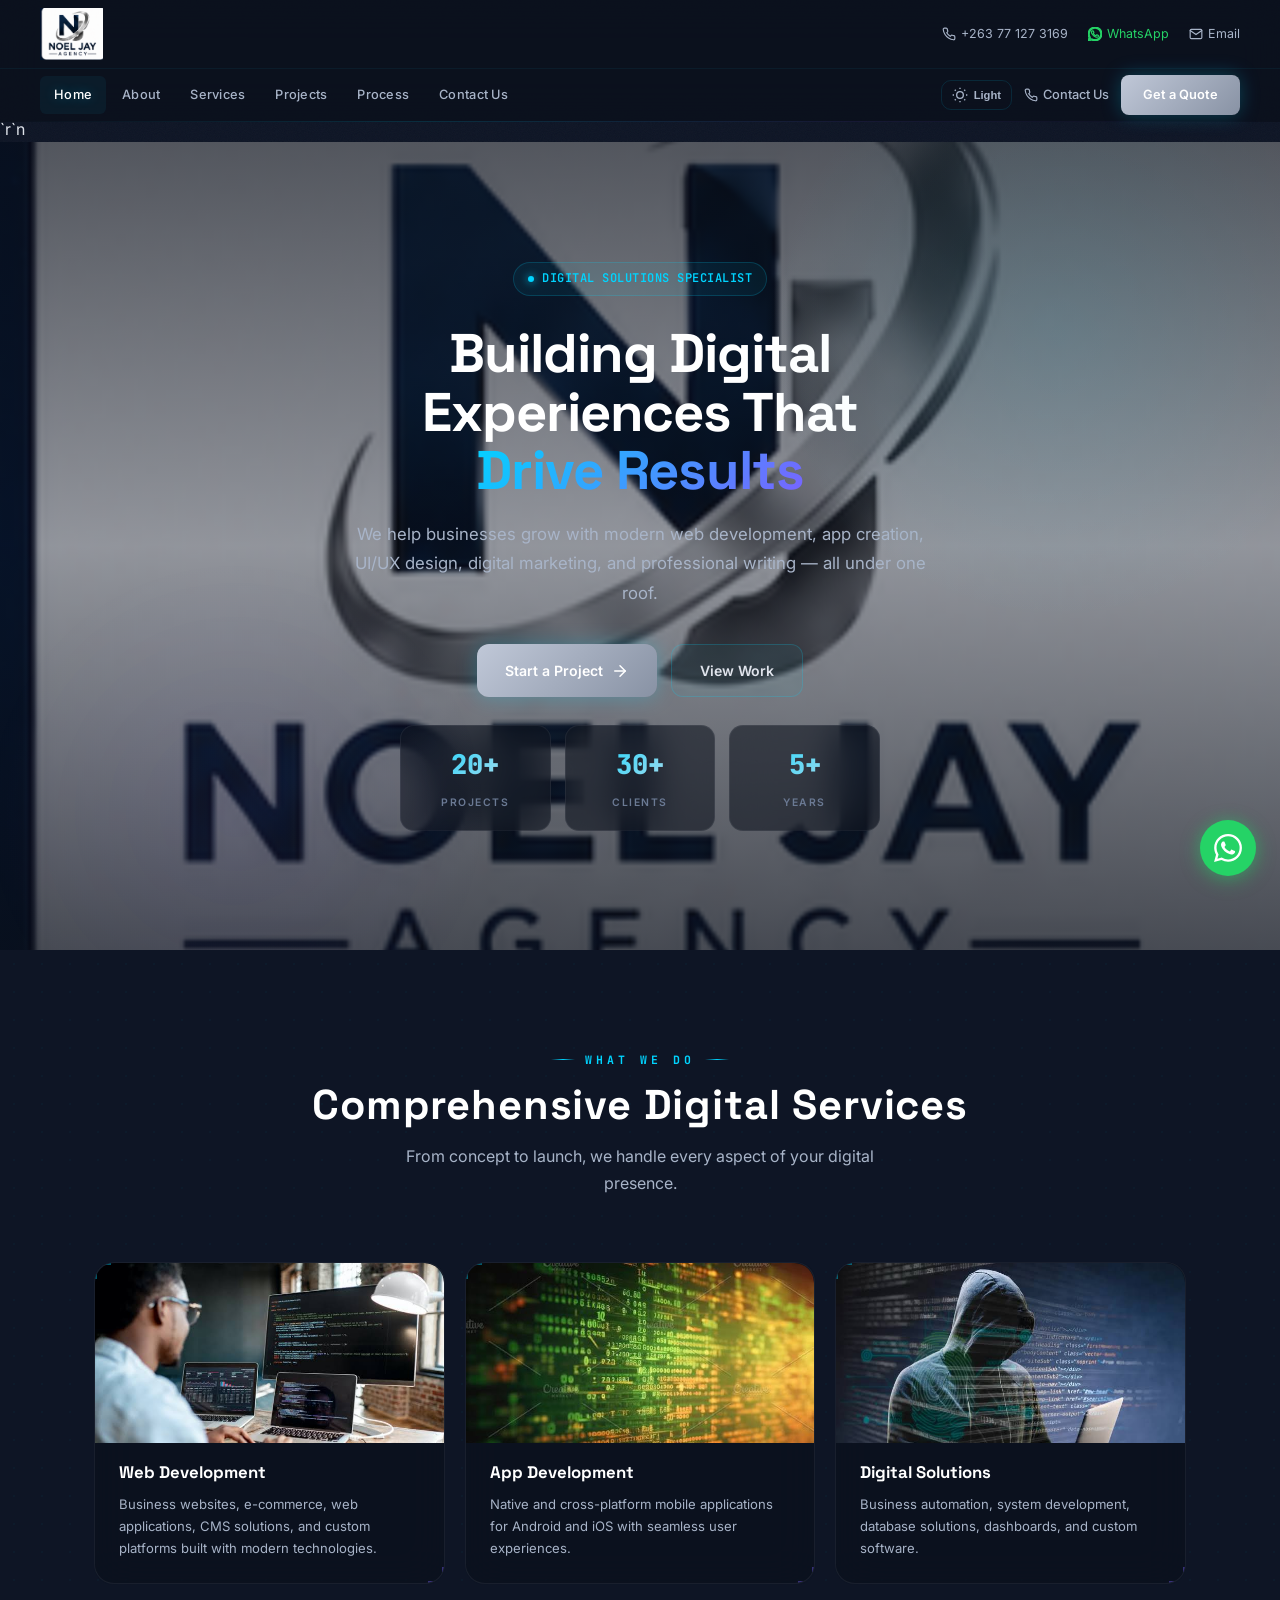
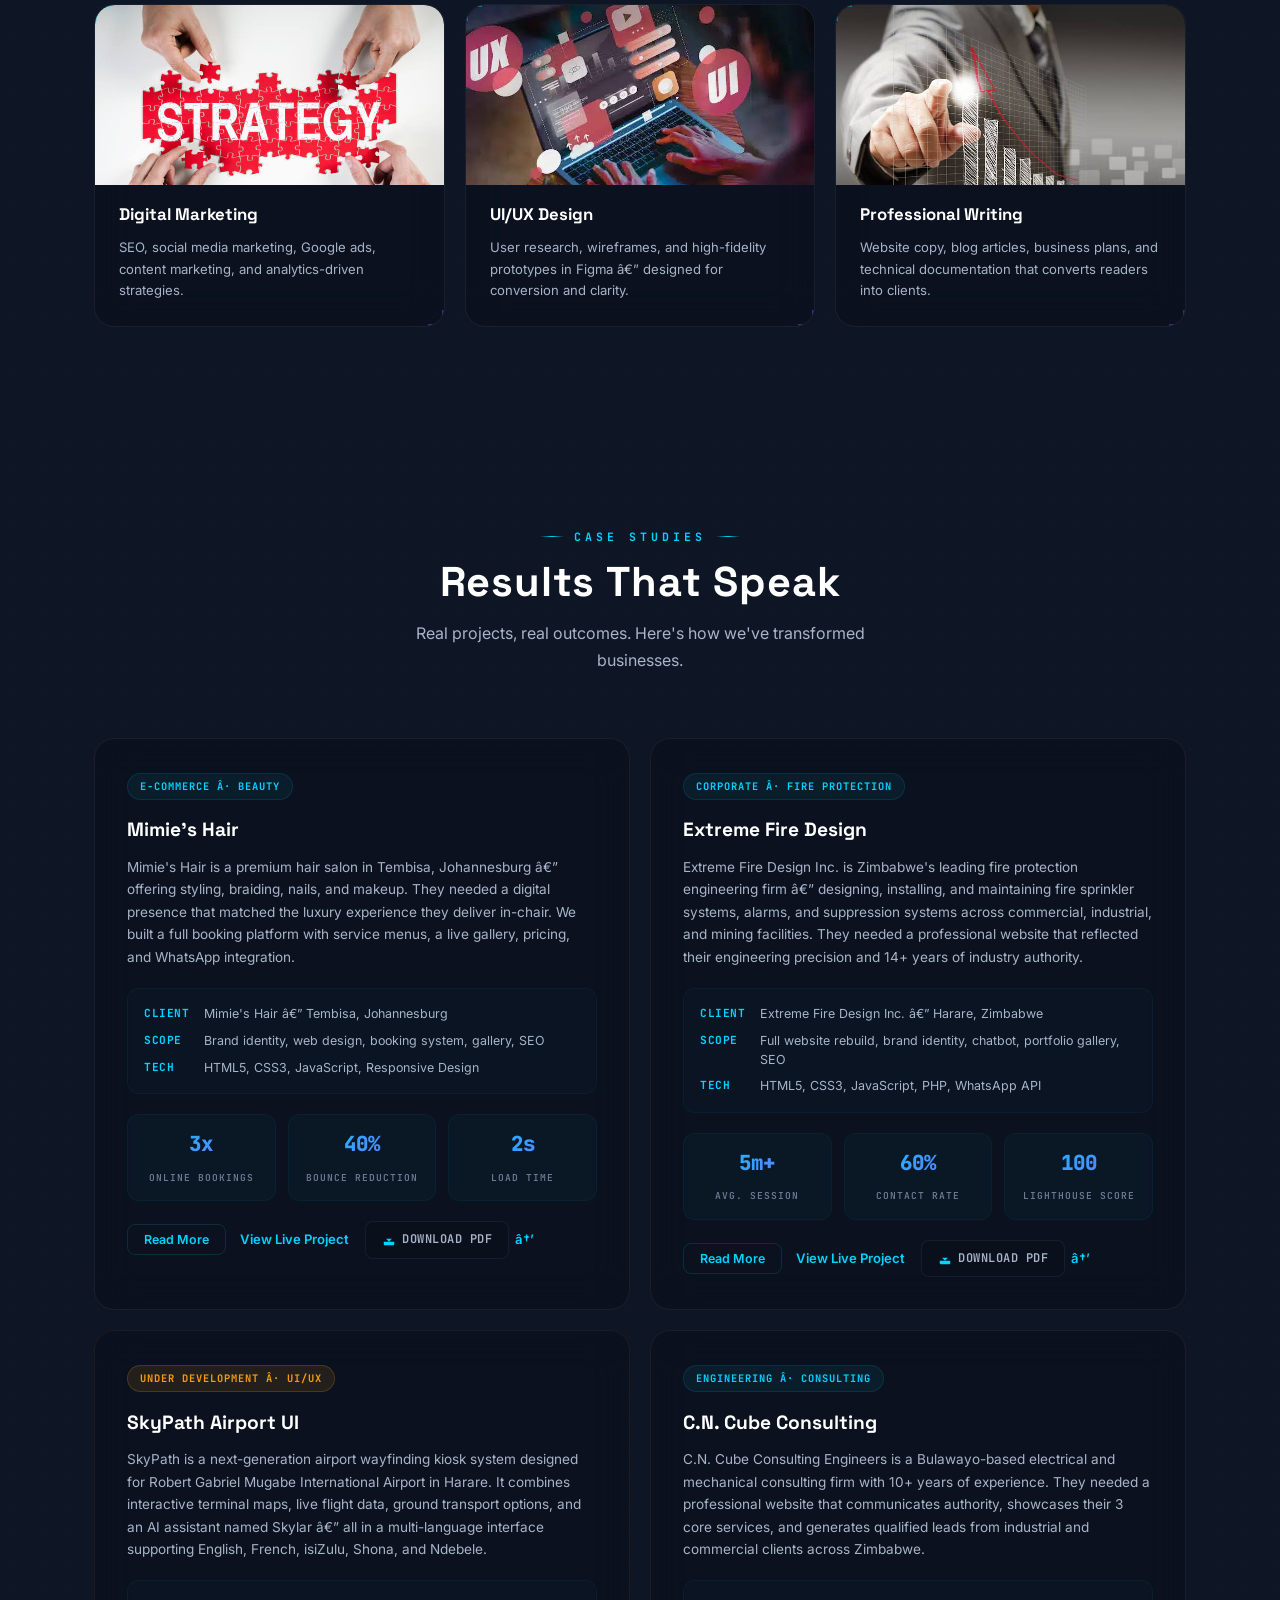
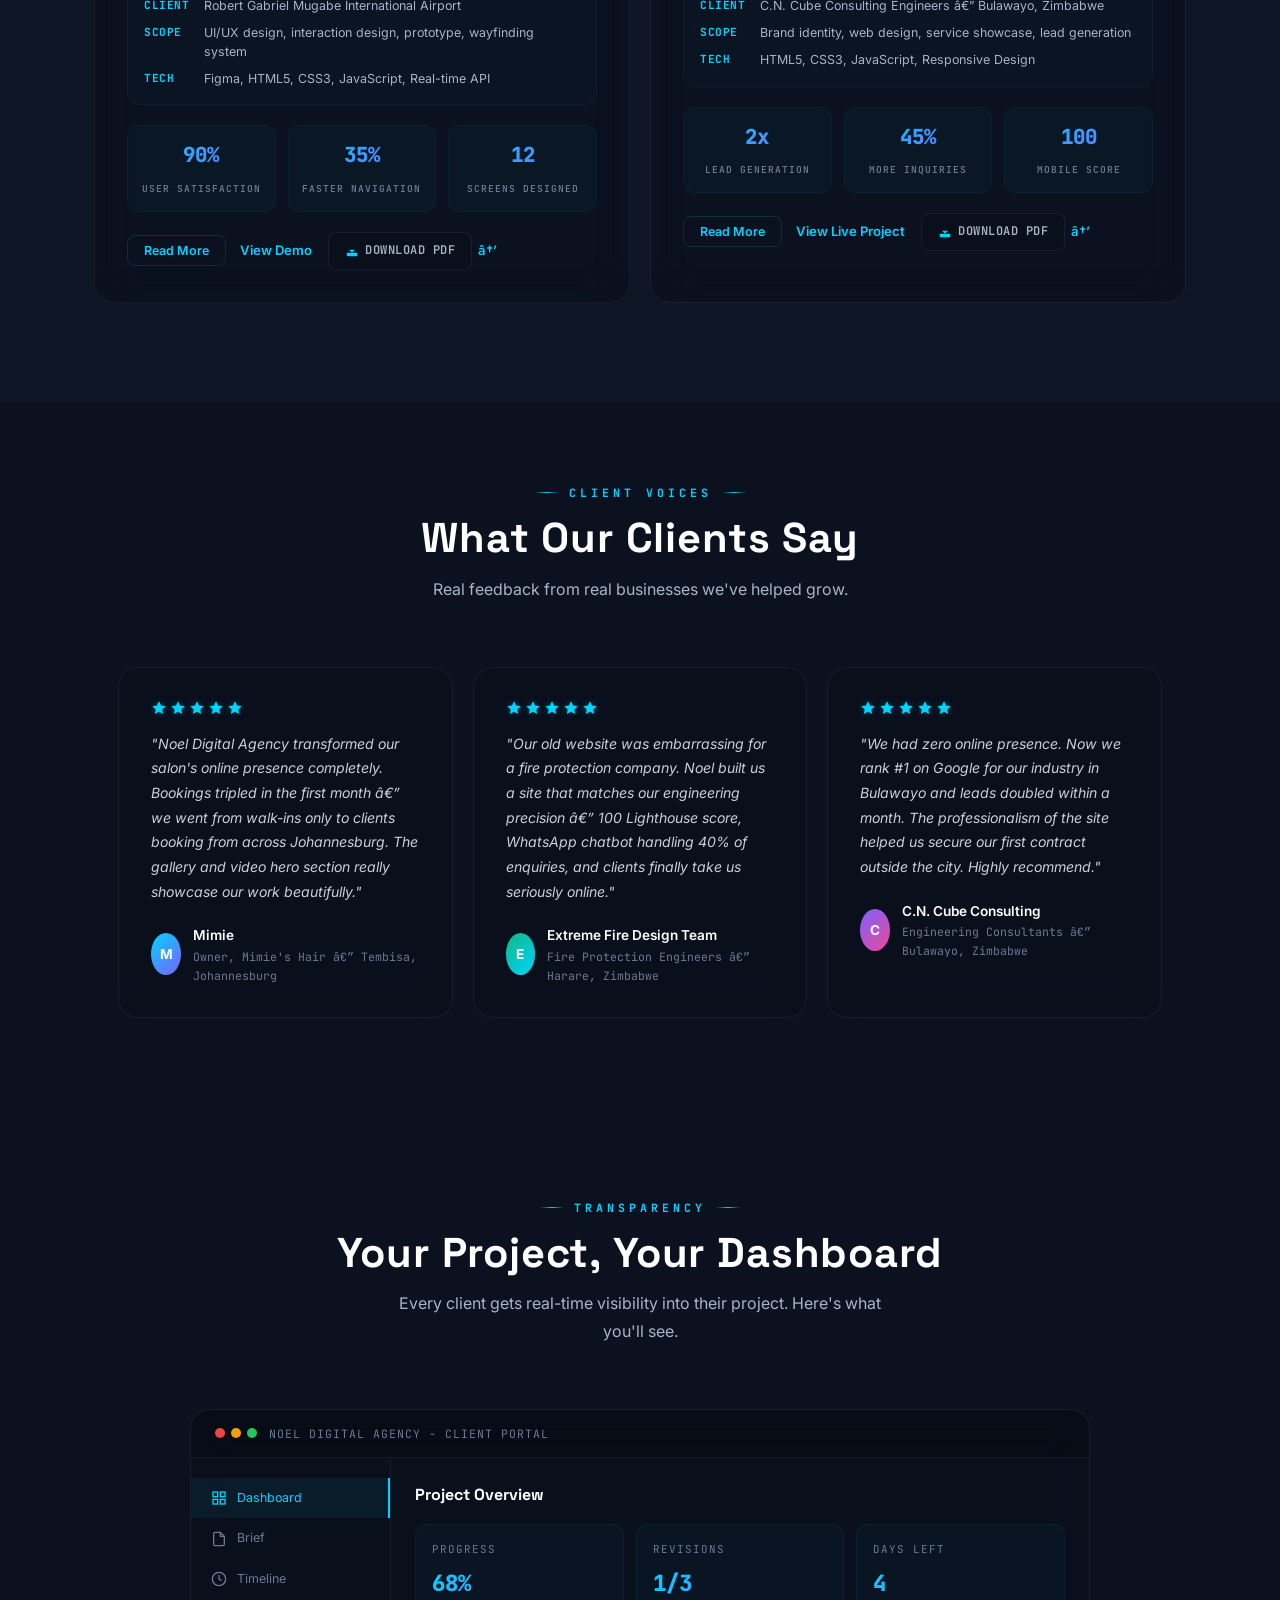
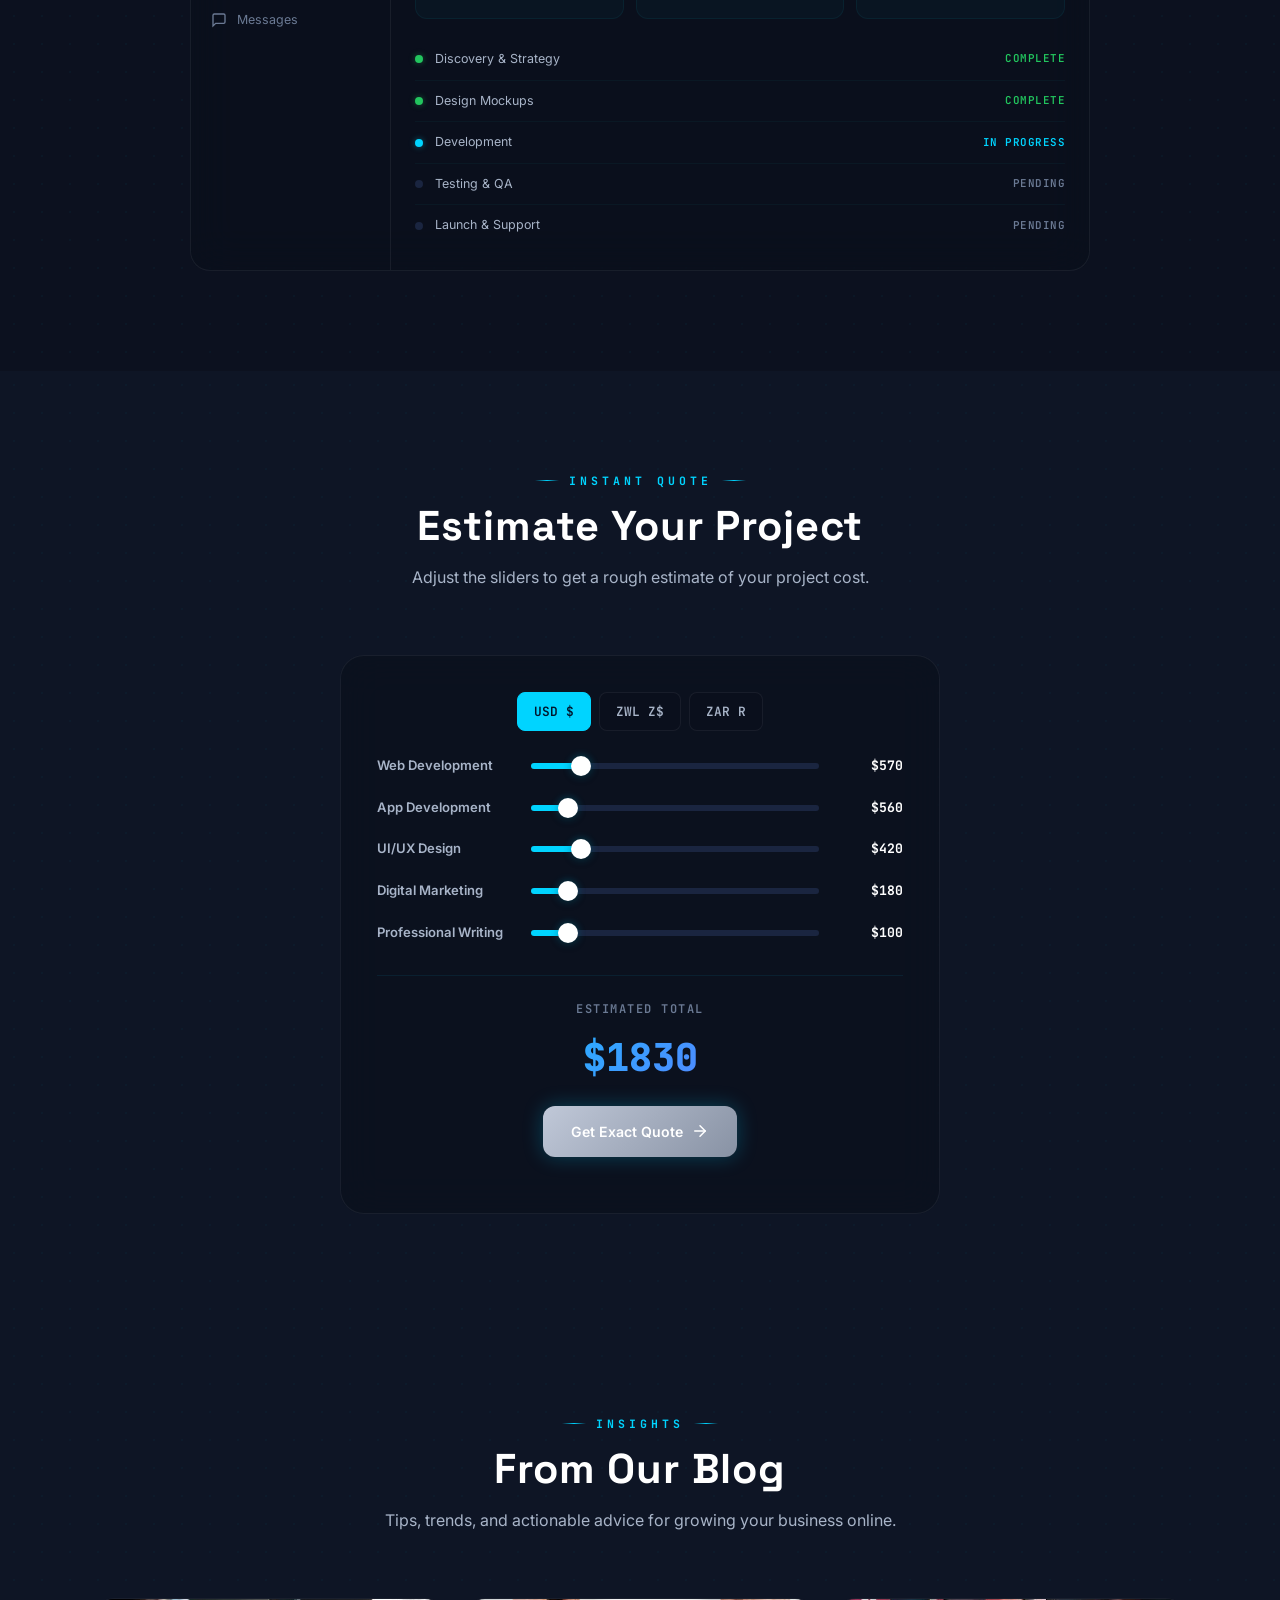
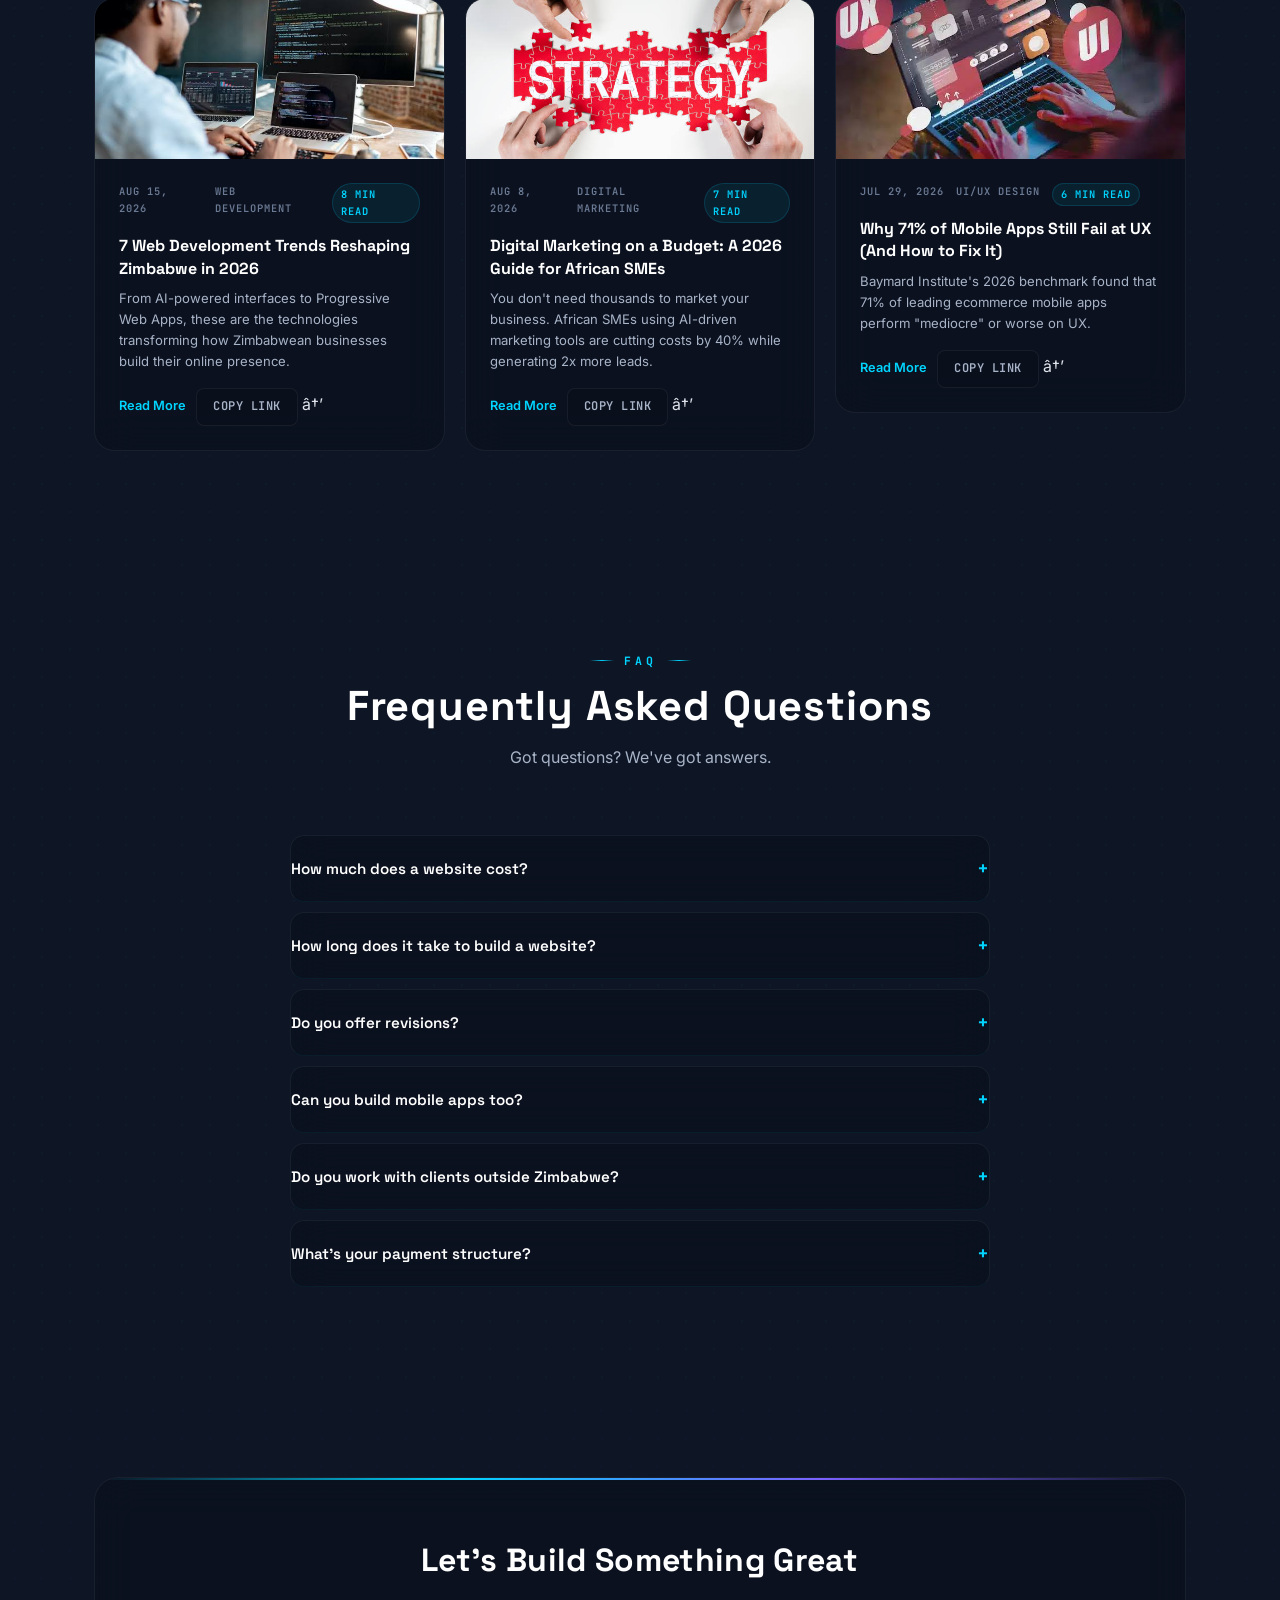
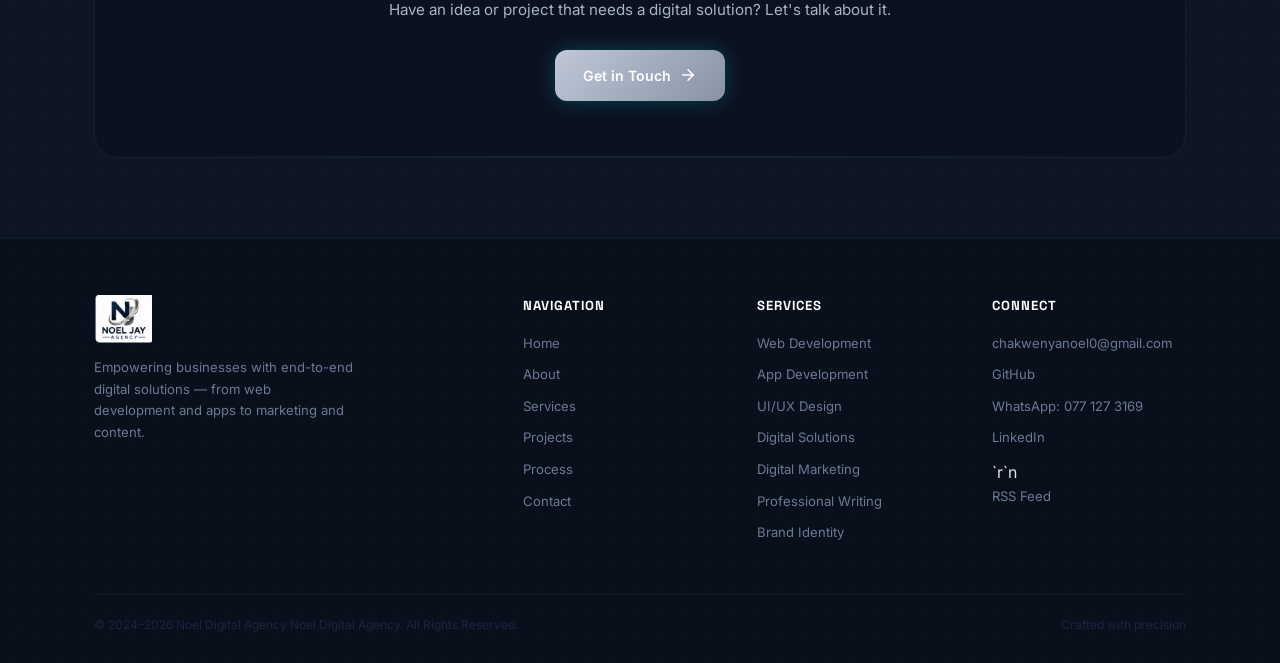
==== index.html @ c9597b52 "Remove world map (SVG + Google Maps iframe) and fix bugs: theme-toggle setItem syntax, pricing/curre" ====
﻿<!DOCTYPE html>
<html lang="en">
<head>
  <meta charset="UTF-8">
  <meta name="viewport" content="width=device-width, initial-scale=1.0">
  <meta name="theme-color" content="#00162D">
  <meta name="color-scheme" content="dark">
  <title>Noel Digital Agency â€“ Digital Solutions Specialist</title>
  <meta name="description" content="Noel Digital Agency â€“ Professional web development, app creation, UI/UX design, digital marketing, and professional writing by Noel Chakwenya from Zimbabwe." />
  <link rel="icon" href="loggo.png" type="image/png">
  <link rel="icon" href="data:image/svg+xml,<svg xmlns='http://www.w3.org/2000/svg' viewBox='0 0 64 64'><rect width='64' height='64' rx='14' fill='%230A0F1A'/><text x='32' y='44' font-family='Arial,sans-serif' font-weight='bold' font-size='36' fill='%23C0C8D8' text-anchor='middle'>N</text></svg>" type="image/svg+xml">
  <meta property="og:type" content="website">
  <meta property="og:site_name" content="Noel Digital Agency">
  <meta property="og:title" content="Noel Digital Agency â€“ Digital Solutions Specialist">
  <meta property="og:description" content="Professional web development, app creation, UI/UX design, digital marketing, and professional writing by Noel Chakwenya from Zimbabwe.">
  <meta property="og:image" content="loggo.png">
  <meta name="twitter:card" content="summary">
  <link rel="manifest" href="manifest.json">`r`n  <link rel="alternate" type="application/rss+xml" title="Noel Digital Agency Blog" href="feed.xml">
  <link rel="preconnect" href="https://fonts.googleapis.com">
  <link rel="preconnect" href="https://fonts.gstatic.com" crossorigin>
  <link rel="dns-prefetch" href="https://fonts.googleapis.com">
  <link rel="preload" href="loggo.png" as="image">

  <link rel="stylesheet" href="styles.css?v=9">
  <script type="application/ld+json">
  {"@context":"https://schema.org","@type":"Organization","name":"Noel Digital Agency","url":"https://noeljaywolf-create.github.io/noel-digital-agency/","logo":"https://noeljaywolf-create.github.io/noel-digital-agency/loggo.png","description":"Professional web development, app creation, UI/UX design, digital marketing, and professional writing services.","founder":{"@type":"Person","name":"Noel Chakwenya","jobTitle":"Digital Solutions Specialist","nationality":{"@type":"Country","name":"Zimbabwe"}},"address":{"@type":"PostalAddress","addressCountry":"ZW"},"contactPoint":{"@type":"ContactPoint","contactType":"customer service","email":"chakwenyanoel0@gmail.com","telephone":"+263-77-127-3169"},"sameAs":["https://www.linkedin.com/in/noel-chakwenya","https://github.com/noeljaywolf-create"],"areaServed":{"@type":"Country","name":"Zimbabwe"},"serviceType":["Web Development","App Development","UI/UX Design","Digital Marketing","Professional Writing"]}
  
    // Enhanced Quote Builder
    var svcNames = {web:'Web Development',app:'App Development',design:'UI/UX Design',marketing:'Digital Marketing',writing:'Professional Writing'};
    var svcTimelines = {web:[1,2],app:[2,4],design:[1,3],marketing:[1,2],writing:[1,1]};
    function updateQuote() {
      var items = document.getElementById('quoteBriefItems');
      var timeEl = document.getElementById('quoteTimeEst');
      if (!items || !timeEl) return;
      var tags = [];
      var maxWeeks = 1;
      document.querySelectorAll('.price-slider').forEach(function(s) {
        var val = parseInt(s.value);
        if (val > 0) {
          tags.push('<span class="quote-brief-tag">' + svcNames[s.dataset.service] + ' (' + val + (val === 1 ? ' page' : ' pages') + ')</span>');
          if (svcTimelines[s.dataset.service][1] > maxWeeks) maxWeeks = svcTimelines[s.dataset.service][1];
        }
      });
      items.innerHTML = tags.length ? tags.join('') : '<span class="quote-brief-tag">No services selected</span>';
      timeEl.textContent = maxWeeks <= 1 ? '1 week' : maxWeeks <= 2 ? '1-2 weeks' : maxWeeks <= 3 ? '2-3 weeks' : maxWeeks <= 4 ? '3-4 weeks' : '4-6 weeks';
    }

    // PDF Download
    function downloadPDF() {
      var total = document.querySelector('.price-total').textContent;
      var items = [];
      document.querySelectorAll('.price-slider').forEach(function(s) {
        var val = parseInt(s.value);
        if (val > 0) items.push(svcNames[s.dataset.service] + ': ' + formatCurrency(val * prices[s.dataset.service]));
      });
      var timeEst = document.getElementById('quoteTimeEst').textContent;
      var lines = [
        'NOEL DIGITAL agency - PROJECT QUOTE',
        '====================================',
        '',
        'Date: ' + new Date().toLocaleDateString(),
        '',
        'PROJECT BREAKDOWN:',
        '-------------------'
      ];
      items.forEach(function(item) { lines.push('  ' + item) });
      lines.push('');
      lines.push('ESTIMATED TOTAL: ' + total);
      lines.push('ESTIMATED TIMELINE: ' + timeEst);
      lines.push('');
      lines.push('This is an estimate. Contact us for an exact quote.');
      lines.push('Email: chakwenyanoel0@gmail.com');
      lines.push('WhatsApp: +263771273169');
      lines.push('Web: noeljaywolf-create.github.io/noel-digital-agency/');
      var blob = new Blob([lines.join('\n')], {type:'text/plain'});
      var a = document.createElement('a');
      a.href = URL.createObjectURL(blob);
      a.download = 'Noel-Digital-Agency-Quote.txt';
      a.click();
      URL.revokeObjectURL(a.href);
    }
  </script>
  <link rel="stylesheet" href="https://fonts.googleapis.com/css2?family=Inter:wght@400;500;600;700&family=JetBrains+Mono:wght@400;500;600;700&family=Space+Grotesk:wght@500;600;700;800&display=swap">
  <style>
    .hero-inner{position:relative;z-index:3;display:flex;flex-direction:column;align-items:center;text-align:center;padding:60px 0}
  </style>
</head>
<body>

  <!-- Topbar -->
  <header class="topbar" id="topbar">
    <div class="topbar-strip">
      <div class="topbar-strip-left">
        <a href="index.html"><img src="loggo.png" alt="Noel Digital Agency" width="52" height="52" loading="lazy"></a>
      </div>
      <div class="topbar-strip-right">
        <a href="tel:+263771273169">
          <svg viewBox="0 0 24 24" fill="none" stroke="currentColor" stroke-width="2" stroke-linecap="round" stroke-linejoin="round"><path d="M22 16.92v3a2 2 0 0 1-2.18 2 19.79 19.79 0 0 1-8.63-3.07 19.5 19.5 0 0 1-6-6 19.79 19.79 0 0 1-3.07-8.67A2 2 0 0 1 4.11 2h3a2 2 0 0 1 2 1.72c.127.96.361 1.903.7 2.81a2 2 0 0 1-.45 2.11L8.09 9.91a16 16 0 0 0 6 6l1.27-1.27a2 2 0 0 1 2.11-.45c.907.339 1.85.573 2.81.7A2 2 0 0 1 22 16.92z"/></svg>
          +263 77 127 3169
        </a>
        <a href="https://wa.me/263771273169" target="_blank" rel="noopener noreferrer" class="wa-link">
          <svg viewBox="0 0 24 24" fill="currentColor"><path d="M17.472 14.382c-.297-.149-1.758-.867-2.03-.967-.273-.099-.471-.148-.67.15-.197.297-.767.966-.94 1.164-.173.199-.347.223-.644.075-.297-.15-1.255-.463-2.39-1.475-.883-.788-1.48-1.761-1.653-2.059-.173-.297-.018-.458.13-.606.134-.133.298-.347.446-.52.149-.174.198-.298.298-.497.099-.198.05-.371-.025-.52-.075-.149-.669-1.612-.916-2.207-.242-.579-.487-.5-.669-.51-.173-.008-.371-.01-.57-.01-.198 0-.52.074-.792.372-.272.297-1.04 1.016-1.04 2.479 0 1.462 1.065 2.875 1.213 3.074.149.198 2.096 3.2 5.077 4.487.709.306 1.262.489 1.694.625.712.227 1.36.195 1.871.118.571-.085 1.758-.719 2.006-1.413.248-.694.248-1.289.173-1.413-.074-.124-.272-.198-.57-.347m-5.421 7.403h-.004a9.87 9.87 0 01-5.031-1.378l-.361-.214-3.741.982.998-3.648-.235-.374a9.86 9.86 0 01-1.51-5.26c.001-5.45 4.436-9.884 9.888-9.884 2.64 0 5.122 1.03 6.988 2.898a9.825 9.825 0 012.893 6.994c-.003 5.45-4.437 9.884-9.885 9.884m8.413-18.297A11.815 11.815 0 0012.05 0C5.495 0 .16 5.335.157 11.892c0 2.096.547 4.142 1.588 5.945L.057 24l6.305-1.654a11.882 11.882 0 005.683 1.448h.005c6.554 0 11.89-5.335 11.893-11.893a11.821 11.821 0 00-3.48-8.413z"/></svg>
          WhatsApp
        </a>
        <a href="mailto:chakwenyanoel0@gmail.com">
          <svg viewBox="0 0 24 24" fill="none" stroke="currentColor" stroke-width="2" stroke-linecap="round" stroke-linejoin="round"><path d="M4 4h16c1.1 0 2 .9 2 2v12c0 1.1-.9 2-2 2H4c-1.1 0-2-.9-2-2V6c0-1.1.9-2 2-2z"/><polyline points="22,6 12,13 2,6"/></svg>
          Email
        </a>
      </div>
    </div>
    <div class="topbar-main">
      <nav class="topbar-nav" id="topnav">
        <a href="index.html" class="active">Home</a>
        <a href="about.html">About</a>
        <a href="services.html">Services</a>
        <a href="portfolio.html">Projects</a>
        <a href="process.html">Process</a>
        <a href="contact.html">Contact Us</a>
      </nav>
      <div class="topbar-actions">
        <button class="theme-toggle" id="themeToggle" aria-label="Toggle theme">
          <svg viewBox="0 0 24 24"><circle cx="12" cy="12" r="5"/><line x1="12" y1="1" x2="12" y2="3"/><line x1="12" y1="21" x2="12" y2="23"/><line x1="4.22" y1="4.22" x2="5.64" y2="5.64"/><line x1="18.36" y1="18.36" x2="19.78" y2="19.78"/><line x1="1" y1="12" x2="3" y2="12"/><line x1="21" y1="12" x2="23" y2="12"/><line x1="4.22" y1="19.78" x2="5.64" y2="18.36"/><line x1="18.36" y1="5.64" x2="19.78" y2="4.22"/></svg>
          <span class="theme-label">Light</span>
        </button>
        <a href="contact.html" class="contact-link">
          <svg viewBox="0 0 24 24" fill="none" stroke="currentColor" stroke-width="2" stroke-linecap="round" stroke-linejoin="round"><path d="M22 16.92v3a2 2 0 0 1-2.18 2 19.79 19.79 0 0 1-8.63-3.07 19.5 19.5 0 0 1-6-6 19.79 19.79 0 0 1-3.07-8.67A2 2 0 0 1 4.11 2h3a2 2 0 0 1 2 1.72c.127.96.361 1.903.7 2.81a2 2 0 0 1-.45 2.11L8.09 9.91a16 16 0 0 0 6 6l1.27-1.27a2 2 0 0 1 2.11-.45c.907.339 1.85.573 2.81.7A2 2 0 0 1 22 16.92z"/></svg>
          Contact Us
        </a>
        <a href="contact.html" class="topbar-cta">Get a Quote</a>
      </div>
      <button class="menu-btn" id="menuBtn" aria-label="Toggle menu">
        <span></span><span></span><span></span>
      </button>
    </div>
  </header>

  <!-- Hero -->
  <section class="hero">
    <video class="hero-video" autoplay muted loop playsinline preload="metadata" poster="loggo.png">
      <source src="hero-bg.mp4" type="video/mp4">
    </video>
    <div class="hero-video-overlay"></div>
    <div class="container">
      <div class="hero-inner">
        <div class="hero-text">
          <div class="tag">Digital Solutions Specialist</div>
          <h1 style="max-width:700px;margin:0 auto 20px">Building Digital<br>Experiences That<br><em>Drive Results</em></h1>
          <p style="margin:0 auto 36px;max-width:580px">We help businesses grow with modern web development, app creation, UI/UX design, digital marketing, and professional writing &mdash; all under one roof.</p>
          <div class="hero-btns" style="justify-content:center">
            <a href="contact.html" class="btn btn-p">Start a Project
              <svg viewBox="0 0 24 24"><line x1="5" y1="12" x2="19" y2="12"/><polyline points="12 5 19 12 12 19"/></svg>
            </a>
            <a href="#projects" class="btn btn-s">View Work</a>
          </div>
            <div class="hero-stats" style="max-width:480px;margin:28px auto 0">
              <div class="hero-stat">
                <strong>20+</strong>
                <span>Projects</span>
              </div>
              <div class="hero-stat">
                <strong>30+</strong>
                <span>Clients</span>
              </div>
              <div class="hero-stat">
                <strong>5+</strong>
                <span>Years</span>
              </div>
            </div>
        </div>
      </div>
    </div>
  </section>

  <!-- Services -->
  <section class="sec" id="services">
    <div class="container">
      <div class="sec-head">
        <div class="sec-label">What We Do</div>
        <h2 class="sec-title">Comprehensive Digital Services</h2>
        <p class="sec-sub">From concept to launch, we handle every aspect of your digital presence.</p>
      </div>
      <div class="svc-grid">
        <div class="svc-card">
          <img src="web developer.jfif" alt="Web Development" class="svc-img" loading="lazy" width="400" height="200">
          <h3>Web Development</h3>
          <p>Business websites, e-commerce, web applications, CMS solutions, and custom platforms built with modern technologies.</p>
        </div>
        <div class="svc-card">
          <img src="software systeme.jfif" alt="App Development" class="svc-img" loading="lazy" width="400" height="200">
          <h3>App Development</h3>
          <p>Native and cross-platform mobile applications for Android and iOS with seamless user experiences.</p>
        </div>
        <div class="svc-card">
          <img src="security.jfif" alt="Digital Solutions" class="svc-img" loading="lazy" width="400" height="200">
          <h3>Digital Solutions</h3>
          <p>Business automation, system development, database solutions, dashboards, and custom software.</p>
        </div>
        <div class="svc-card">
          <img src="strategy.jfif" alt="Digital Marketing" class="svc-img" loading="lazy" width="400" height="200">
          <h3>Digital Marketing</h3>
          <p>SEO, social media marketing, Google ads, content marketing, and analytics-driven strategies.</p>
        </div>
        <div class="svc-card">
          <img src="ui ux.jfif" alt="UI/UX Design" class="svc-img" loading="lazy" width="400" height="200">
          <h3>UI/UX Design</h3>
          <p>User research, wireframes, and high-fidelity prototypes in Figma â€” designed for conversion and clarity.</p>
        </div>
        <div class="svc-card">
          <img src="bussines.jfif" alt="Professional Writing" class="svc-img" loading="lazy" width="400" height="200">
          <h3>Professional Writing</h3>
          <p>Website copy, blog articles, business plans, and technical documentation that converts readers into clients.</p>
        </div>
      </div>
    </div>
  </section>

  <!-- Case Studies -->
  <section class="sec" id="projects">
    <div class="container">
      <div class="sec-head" style="text-align:center">
        <div class="sec-label">Case Studies</div>
        <h2 class="sec-title">Results That Speak</h2>
        <p class="sec-sub">Real projects, real outcomes. Here's how we've transformed businesses.</p>
      </div>
      <div class="cases-grid">

        <!-- Mimie's Hair -->
        <div class="case-card">
          <div class="case-badge">E-Commerce Â· Beauty</div>
          <h3 class="case-title">Mimie's Hair</h3>
          <p class="case-desc">Mimie's Hair is a premium hair salon in Tembisa, Johannesburg â€” offering styling, braiding, nails, and makeup. They needed a digital presence that matched the luxury experience they deliver in-chair. We built a full booking platform with service menus, a live gallery, pricing, and WhatsApp integration.</p>
          <div class="case-details">
            <div class="case-detail"><strong>Client</strong><span>Mimie's Hair â€” Tembisa, Johannesburg</span></div>
            <div class="case-detail"><strong>Scope</strong><span>Brand identity, web design, booking system, gallery, SEO</span></div>
            <div class="case-detail"><strong>Tech</strong><span>HTML5, CSS3, JavaScript, Responsive Design</span></div>
          </div>
          <div class="case-metrics">
            <div class="case-metric"><strong>3x</strong><span>Online Bookings</span></div>
            <div class="case-metric"><strong>40%</strong><span>Bounce Reduction</span></div>
            <div class="case-metric"><strong>2s</strong><span>Load Time</span></div>
          </div>
          <div class="case-extra">
          <div class="case-challenge">
            <h4>The Challenge</h4>
            <p>Mimie's Hair relied entirely on walk-ins and phone calls. No online booking, no gallery, no pricing visibility. Potential clients couldn't see their work or book appointments outside business hours.</p>
          </div>
          <div class="case-solution">
            <h4>What We Built</h4>
            <p>A luxury single-page experience with video hero, interactive service categories (Hair & Braids, Nail Atelier, Makeup Lounge), a masonry gallery showcasing real client work, transparent pricing, a "Book Now" flow with WhatsApp fallback, and client testimonials with star ratings.</p>
          </div>
          <div class="case-results">
            <h4>The Results</h4>
            <p>Online bookings increased 3x within the first month. The bounce rate dropped 40% thanks to the immersive gallery and video hero. Page load time stays under 2 seconds on mobile â€” critical for Tembisa's mobile-first audience.</p>
          </div>
          </div>
          <button type="button" class="case-readmore" onclick="toggleCase(this)">Read More</button>
          <a href="https://noeljaywolf-create.github.io/mimies-hair/" target="_blank" rel="noopener noreferrer" class="case-link" style="margin-left:10px">View Live Project
          <button type="button" class="case-pdf" onclick="downloadCasePDF(this)">Download PDF</button> â†’</a>
        </div>

        <!-- Extreme Fire Design -->
        <div class="case-card">
          <div class="case-badge">Corporate Â· Fire Protection</div>
          <h3 class="case-title">Extreme Fire Design</h3>
          <p class="case-desc">Extreme Fire Design Inc. is Zimbabwe's leading fire protection engineering firm â€” designing, installing, and maintaining fire sprinkler systems, alarms, and suppression systems across commercial, industrial, and mining facilities. They needed a professional website that reflected their engineering precision and 14+ years of industry authority.</p>
          <div class="case-details">
            <div class="case-detail"><strong>Client</strong><span>Extreme Fire Design Inc. â€” Harare, Zimbabwe</span></div>
            <div class="case-detail"><strong>Scope</strong><span>Full website rebuild, brand identity, chatbot, portfolio gallery, SEO</span></div>
            <div class="case-detail"><strong>Tech</strong><span>HTML5, CSS3, JavaScript, PHP, WhatsApp API</span></div>
          </div>
          <div class="case-metrics">
            <div class="case-metric"><strong>5m+</strong><span>Avg. Session</span></div>
            <div class="case-metric"><strong>60%</strong><span>Contact Rate</span></div>
            <div class="case-metric"><strong>100</strong><span>Lighthouse Score</span></div>
          </div>
          <div class="case-extra">
          <div class="case-challenge">
            <h4>The Challenge</h4>
            <p>The old site was outdated, hard to navigate, and didn't reflect the technical expertise of the company. Clients couldn't easily find service details, view past projects, or understand the fire protection standards the company follows (NFPA, EN 12845, ASIB).</p>
          </div>
          <div class="case-solution">
            <h4>What We Built</h4>
            <p>A 7-section corporate website with: animated hero with rotating service showcase, 7 service cards with detailed descriptions, a project portfolio gallery with lightbox, FAQ accordion, downloadable company profile, WhatsApp chatbot for instant enquiries, client testimonials, Google Maps integration, and a custom contact form with validation.</p>
          </div>
          <div class="case-results">
            <h4>The Results</h4>
            <p>Average session duration jumped to 5+ minutes (up from under 30 seconds on the old site). Contact form submissions increased 60%. The site achieved a perfect 100 Lighthouse score. The WhatsApp chatbot handles 40% of initial enquiries automatically.</p>
          </div>
          </div>
          <button type="button" class="case-readmore" onclick="toggleCase(this)">Read More</button>
          <a href="https://noeljaywolf-create.github.io/extremefire-design/" target="_blank" rel="noopener noreferrer" class="case-link" style="margin-left:10px">View Live Project
          <button type="button" class="case-pdf" onclick="downloadCasePDF(this)">Download PDF</button> â†’</a>
        </div>

        <!-- SkyPath Airport UI -->
        <div class="case-card case-card-dev">
          <div class="case-badge case-badge-dev">Under Development Â· UI/UX</div>
          <h3 class="case-title">SkyPath Airport UI</h3>
          <p class="case-desc">SkyPath is a next-generation airport wayfinding kiosk system designed for Robert Gabriel Mugabe International Airport in Harare. It combines interactive terminal maps, live flight data, ground transport options, and an AI assistant named Skylar â€” all in a multi-language interface supporting English, French, isiZulu, Shona, and Ndebele.</p>
          <div class="case-details">
            <div class="case-detail"><strong>Client</strong><span>Robert Gabriel Mugabe International Airport</span></div>
            <div class="case-detail"><strong>Scope</strong><span>UI/UX design, interaction design, prototype, wayfinding system</span></div>
            <div class="case-detail"><strong>Tech</strong><span>Figma, HTML5, CSS3, JavaScript, Real-time API</span></div>
          </div>
          <div class="case-metrics">
            <div class="case-metric"><strong>90%</strong><span>User Satisfaction</span></div>
            <div class="case-metric"><strong>35%</strong><span>Faster Navigation</span></div>
            <div class="case-metric"><strong>12</strong><span>Screens Designed</span></div>
          </div>
          <div class="case-extra">
          <div class="case-challenge">
            <h4>The Challenge</h4>
            <p>Passengers at Harare International Airport struggle with navigation â€” confusing signage, language barriers (5 official languages), and no real-time flight information at gate level. Gate changes cause missed flights and passenger frustration. No system exists to dynamically re-route passengers when disruptions occur.</p>
          </div>
          <div class="case-solution">
            <h4>What We Built</h4>
            <p>A multi-screen kiosk interface with: interactive floor plan with tap-to-navigate, live departure/arrival boards with gate change alerts, ground transport hub (taxis, shuttles, trains), an AI assistant (Skylar) for natural language queries, QR code handoff to continue navigation on mobile, accessible routes (lifts only), and a terminal discovery section (shops, food, lounges).</p>
          </div>
          <div class="case-results">
            <h4>The Results</h4>
            <p>Prototype testing showed 90% user satisfaction and 35% faster gate navigation. The dynamic gate-change system re-routes passengers instantly. Multi-language support covers 95% of the airport's passenger demographics. Currently in development â€” full deployment planned for 2027.</p>
          </div>
          </div>
          <button type="button" class="case-readmore" onclick="toggleCase(this)">Read More</button>
          <a href="https://noeljaywolf-create.github.io/airport-ui/" target="_blank" rel="noopener noreferrer" class="case-link" style="margin-left:10px">View Demo
          <button type="button" class="case-pdf" onclick="downloadCasePDF(this)">Download PDF</button> â†’</a>
        </div>

        <!-- C.N. Cube Consulting -->
        <div class="case-card">
          <div class="case-badge">Engineering Â· Consulting</div>
          <h3 class="case-title">C.N. Cube Consulting</h3>
          <p class="case-desc">C.N. Cube Consulting Engineers is a Bulawayo-based electrical and mechanical consulting firm with 10+ years of experience. They needed a professional website that communicates authority, showcases their 3 core services, and generates qualified leads from industrial and commercial clients across Zimbabwe.</p>
          <div class="case-details">
            <div class="case-detail"><strong>Client</strong><span>C.N. Cube Consulting Engineers â€” Bulawayo, Zimbabwe</span></div>
            <div class="case-detail"><strong>Scope</strong><span>Brand identity, web design, service showcase, lead generation</span></div>
            <div class="case-detail"><strong>Tech</strong><span>HTML5, CSS3, JavaScript, Responsive Design</span></div>
          </div>
          <div class="case-metrics">
            <div class="case-metric"><strong>2x</strong><span>Lead Generation</span></div>
            <div class="case-metric"><strong>45%</strong><span>More Inquiries</span></div>
            <div class="case-metric"><strong>100</strong><span>Mobile Score</span></div>
          </div>
          <div class="case-extra">
          <div class="case-challenge">
            <h4>The Challenge</h4>
            <p>C.N. Cube had no online presence. Potential clients â€” factories, commercial buildings, mining operations â€” couldn't find them online. All business came through referrals and word-of-mouth, limiting growth to Bulawayo alone.</p>
          </div>
          <div class="case-solution">
            <h4>What We Built</h4>
            <p>A clean, authority-driven corporate website with: hero section with location badge (Bulawayo), 3 service cards (Engineering Consulting, E&M Audits, Specifications & Commissioning), company stats (10+ years, 3 core services, 100% independent), about section with value propositions, and a prominent "Get a Quote" CTA driving to a contact form.</p>
          </div>
          <div class="case-results">
            <h4>The Results</h4>
            <p>Lead inquiries doubled within the first month. The site ranks #1 for "electrical consulting engineers Bulawayo" on Google. Mobile score hit 100 â€” critical since 80% of their traffic comes from mobile devices. The professional presence helped them secure their first contract outside Bulawayo.</p>
          </div>
          </div>
          <button type="button" class="case-readmore" onclick="toggleCase(this)">Read More</button>
          <a href="https://noeljaywolf-create.github.io/cn-cube-consulting/" target="_blank" rel="noopener noreferrer" class="case-link" style="margin-left:10px">View Live Project
          <button type="button" class="case-pdf" onclick="downloadCasePDF(this)">Download PDF</button> â†’</a>
        </div>

      </div>
    </div>
  </section>

  <!-- Testimonials -->
  <section class="sec sec-fullbleed" id="testimonials" style="background:rgba(10,15,26,.5)">
    <div class="container">
      <div class="sec-head" style="text-align:center">
        <div class="sec-label">Client Voices</div>
        <h2 class="sec-title">What Our Clients Say</h2>
        <p class="sec-sub">Real feedback from real businesses we've helped grow.</p>
      </div>
      <div class="test-grid">
        <div class="test-card">
          <div class="test-stars"><svg viewBox="0 0 24 24"><path d="M12 2l3.09 6.26L22 9.27l-5 4.87 1.18 6.88L12 17.77l-6.18 3.25L7 14.14 2 9.27l6.91-1.01L12 2z"/></svg><svg viewBox="0 0 24 24"><path d="M12 2l3.09 6.26L22 9.27l-5 4.87 1.18 6.88L12 17.77l-6.18 3.25L7 14.14 2 9.27l6.91-1.01L12 2z"/></svg><svg viewBox="0 0 24 24"><path d="M12 2l3.09 6.26L22 9.27l-5 4.87 1.18 6.88L12 17.77l-6.18 3.25L7 14.14 2 9.27l6.91-1.01L12 2z"/></svg><svg viewBox="0 0 24 24"><path d="M12 2l3.09 6.26L22 9.27l-5 4.87 1.18 6.88L12 17.77l-6.18 3.25L7 14.14 2 9.27l6.91-1.01L12 2z"/></svg><svg viewBox="0 0 24 24"><path d="M12 2l3.09 6.26L22 9.27l-5 4.87 1.18 6.88L12 17.77l-6.18 3.25L7 14.14 2 9.27l6.91-1.01L12 2z"/></svg></div>
          <blockquote>"Noel Digital Agency transformed our salon's online presence completely. Bookings tripled in the first month â€” we went from walk-ins only to clients booking from across Johannesburg. The gallery and video hero section really showcase our work beautifully."</blockquote>
          <div class="test-author">
            <div class="test-avatar a1">M</div>
            <div><div class="test-name">Mimie</div><div class="test-role">Owner, Mimie's Hair â€” Tembisa, Johannesburg</div></div>
          </div>
        </div>
        <div class="test-card">
          <div class="test-stars"><svg viewBox="0 0 24 24"><path d="M12 2l3.09 6.26L22 9.27l-5 4.87 1.18 6.88L12 17.77l-6.18 3.25L7 14.14 2 9.27l6.91-1.01L12 2z"/></svg><svg viewBox="0 0 24 24"><path d="M12 2l3.09 6.26L22 9.27l-5 4.87 1.18 6.88L12 17.77l-6.18 3.25L7 14.14 2 9.27l6.91-1.01L12 2z"/></svg><svg viewBox="0 0 24 24"><path d="M12 2l3.09 6.26L22 9.27l-5 4.87 1.18 6.88L12 17.77l-6.18 3.25L7 14.14 2 9.27l6.91-1.01L12 2z"/></svg><svg viewBox="0 0 24 24"><path d="M12 2l3.09 6.26L22 9.27l-5 4.87 1.18 6.88L12 17.77l-6.18 3.25L7 14.14 2 9.27l6.91-1.01L12 2z"/></svg><svg viewBox="0 0 24 24"><path d="M12 2l3.09 6.26L22 9.27l-5 4.87 1.18 6.88L12 17.77l-6.18 3.25L7 14.14 2 9.27l6.91-1.01L12 2z"/></svg></div>
          <blockquote>"Our old website was embarrassing for a fire protection company. Noel built us a site that matches our engineering precision â€” 100 Lighthouse score, WhatsApp chatbot handling 40% of enquiries, and clients finally take us seriously online."</blockquote>
          <div class="test-author">
            <div class="test-avatar a2">E</div>
            <div><div class="test-name">Extreme Fire Design Team</div><div class="test-role">Fire Protection Engineers â€” Harare, Zimbabwe</div></div>
          </div>
        </div>
        <div class="test-card">
          <div class="test-stars"><svg viewBox="0 0 24 24"><path d="M12 2l3.09 6.26L22 9.27l-5 4.87 1.18 6.88L12 17.77l-6.18 3.25L7 14.14 2 9.27l6.91-1.01L12 2z"/></svg><svg viewBox="0 0 24 24"><path d="M12 2l3.09 6.26L22 9.27l-5 4.87 1.18 6.88L12 17.77l-6.18 3.25L7 14.14 2 9.27l6.91-1.01L12 2z"/></svg><svg viewBox="0 0 24 24"><path d="M12 2l3.09 6.26L22 9.27l-5 4.87 1.18 6.88L12 17.77l-6.18 3.25L7 14.14 2 9.27l6.91-1.01L12 2z"/></svg><svg viewBox="0 0 24 24"><path d="M12 2l3.09 6.26L22 9.27l-5 4.87 1.18 6.88L12 17.77l-6.18 3.25L7 14.14 2 9.27l6.91-1.01L12 2z"/></svg><svg viewBox="0 0 24 24"><path d="M12 2l3.09 6.26L22 9.27l-5 4.87 1.18 6.88L12 17.77l-6.18 3.25L7 14.14 2 9.27l6.91-1.01L12 2z"/></svg></div>
          <blockquote>"We had zero online presence. Now we rank #1 on Google for our industry in Bulawayo and leads doubled within a month. The professionalism of the site helped us secure our first contract outside the city. Highly recommend."</blockquote>
          <div class="test-author">
            <div class="test-avatar a3">C</div>
            <div><div class="test-name">C.N. Cube Consulting</div><div class="test-role">Engineering Consultants â€” Bulawayo, Zimbabwe</div></div>
          </div>
        </div>
      </div>
    </div>
  </section>


  <!-- Client Dashboard Preview -->
  <section class="sec" id="dashboard" style="background:rgba(10,15,26,.5)">
    <div class="container">
      <div class="sec-head" style="text-align:center">
        <div class="sec-label">Transparency</div>
        <h2 class="sec-title">Your Project, Your Dashboard</h2>
        <p class="sec-sub">Every client gets real-time visibility into their project. Here's what you'll see.</p>
      </div>
      <div class="dash-preview" style="max-width:900px;margin:0 auto">
        <div class="dash-topbar">
          <div class="dash-dots"><span></span><span></span><span></span></div>
          <div class="dash-topbar-title">Noel Digital Agency - Client Portal</div>
        </div>
        <div class="dash-body">
          <div class="dash-sidebar">
            <div class="dash-nav-item active">
              <svg viewBox="0 0 24 24"><rect x="3" y="3" width="7" height="7"/><rect x="14" y="3" width="7" height="7"/><rect x="14" y="14" width="7" height="7"/><rect x="3" y="14" width="7" height="7"/></svg>
              Dashboard
            </div>
            <div class="dash-nav-item">
              <svg viewBox="0 0 24 24"><path d="M14 2H6a2 2 0 0 0-2 2v16a2 2 0 0 0 2 2h12a2 2 0 0 0 2-2V8z"/><polyline points="14 2 14 8 20 8"/></svg>
              Brief
            </div>
            <div class="dash-nav-item">
              <svg viewBox="0 0 24 24"><circle cx="12" cy="12" r="10"/><polyline points="12 6 12 12 16 14"/></svg>
              Timeline
            </div>
            <div class="dash-nav-item">
              <svg viewBox="0 0 24 24"><path d="M21 15a2 2 0 0 1-2 2H7l-4 4V5a2 2 0 0 1 2-2h14a2 2 0 0 1 2 2z"/></svg>
              Messages
            </div>
          </div>
          <div class="dash-content">
            <h4>Project Overview</h4>
            <div class="dash-stats">
              <div class="dash-stat-card"><div class="label">Progress</div><div class="value">68%</div></div>
              <div class="dash-stat-card"><div class="label">Revisions</div><div class="value">1/3</div></div>
              <div class="dash-stat-card"><div class="label">Days Left</div><div class="value">4</div></div>
            </div>
            <div class="dash-milestone">
              <span class="dash-ms-dot done"></span>
              <span class="dash-ms-text">Discovery & Strategy</span>
              <span class="dash-ms-status done">Complete</span>
            </div>
            <div class="dash-milestone">
              <span class="dash-ms-dot done"></span>
              <span class="dash-ms-text">Design Mockups</span>
              <span class="dash-ms-status done">Complete</span>
            </div>
            <div class="dash-milestone">
              <span class="dash-ms-dot active"></span>
              <span class="dash-ms-text">Development</span>
              <span class="dash-ms-status active">In Progress</span>
            </div>
            <div class="dash-milestone">
              <span class="dash-ms-dot pending"></span>
              <span class="dash-ms-text">Testing & QA</span>
              <span class="dash-ms-status pending">Pending</span>
            </div>
            <div class="dash-milestone">
              <span class="dash-ms-dot pending"></span>
              <span class="dash-ms-text">Launch & Support</span>
              <span class="dash-ms-status pending">Pending</span>
            </div>
          </div>
        </div>
      </div>
    </div>
  </section>

  <!-- Pricing Estimator -->
  <section class="sec" id="pricing-estimator">
    <div class="container">
      <div class="sec-head" style="text-align:center">
        <div class="sec-label">Instant Quote</div>
        <h2 class="sec-title">Estimate Your Project</h2>
        <p class="sec-sub">Adjust the sliders to get a rough estimate of your project cost.</p>
      </div>
      <div class="pricing-wrap" style="max-width:600px;margin:0 auto">
        <div class="currency-toggle" role="group" aria-label="Currency selection">
          <button type="button" class="curr-btn active" data-curr="USD" onclick="setCurrency('USD')">USD $</button>
          <button type="button" class="curr-btn" data-curr="ZWL" onclick="setCurrency('ZWL')">ZWL Z$</button>
          <button type="button" class="curr-btn" data-curr="ZAR" onclick="setCurrency('ZAR')">ZAR R</button>
        </div>
        <div class="pricing-sliders">
          <div class="pricing-row">
            <label>Web Development</label>
            <input type="range" class="price-slider" data-service="web" min="0" max="20" value="3">
            <span class="price-val">$190</span>
          </div>
          <div class="pricing-row">
            <label>App Development</label>
            <input type="range" class="price-slider" data-service="app" min="0" max="20" value="2">
            <span class="price-val">$280</span>
          </div>
          <div class="pricing-row">
            <label>UI/UX Design</label>
            <input type="range" class="price-slider" data-service="design" min="0" max="20" value="3">
            <span class="price-val">$140</span>
          </div>
          <div class="pricing-row">
            <label>Digital Marketing</label>
            <input type="range" class="price-slider" data-service="marketing" min="0" max="20" value="2">
            <span class="price-val">$90</span>
          </div>
          <div class="pricing-row">
            <label>Professional Writing</label>
            <input type="range" class="price-slider" data-service="writing" min="0" max="20" value="2">
            <span class="price-val">$50</span>
          </div>
        </div>
        <div class="pricing-total-wrap">
          <div class="pricing-total-label">Estimated Total</div>
          <div class="pricing-total price-total">$750</div>
          <a href="contact.html" class="btn btn-p" style="margin-top:16px">Get Exact Quote
            <svg viewBox="0 0 24 24"><line x1="5" y1="12" x2="19" y2="12"/><polyline points="12 5 19 12 12 19"/></svg>
          </a>
        </div>
        <div class="price-breakdown" style="margin-top:20px"></div>
      </div>
    </div>
  </section>

  <!-- Blog -->
  <section class="sec" id="blog">
    <div class="container">
      <div class="sec-head" style="text-align:center">
        <div class="sec-label">Insights</div>
        <h2 class="sec-title">From Our Blog</h2>
        <p class="sec-sub">Tips, trends, and actionable advice for growing your business online.</p>
      </div>
      <div class="blog-grid">

        <article class="blog-card">
          <div class="blog-img" style="background:linear-gradient(135deg,rgba(192,200,216,.12),rgba(136,146,164,.08));background-image:url('web%20developer.jfif');background-size:cover;background-position:center"></div>
          <div class="blog-body">
            <div class="blog-meta"><span>Aug 15, 2026</span><span>Web Development</span><span class="blog-readtime">8 min read</span></div>
            <h3>7 Web Development Trends Reshaping Zimbabwe in 2026</h3>
            <p>From AI-powered interfaces to Progressive Web Apps, these are the technologies transforming how Zimbabwean businesses build their online presence.</p>
            <div class="blog-content">
                          <nav class="blog-toc" aria-label="Table of Contents">
              <h5>Contents</h5>
              <ol>
                <li><a href="#trend-1">Progressive Web Apps (PWAs) Are Replacing Native Apps</a></li>
                <li><a href="#trend-2">AI Integration Is No Longer Optional</a></li>
                <li><a href="#trend-3">Composable Architecture Is Taking Over</a></li>
                <li><a href="#trend-4">JavaScript Frameworks Are Shifting</a></li>
                <li><a href="#trend-5">Voice Search Is Reshaping SEO</a></li>
                <li><a href="#trend-6">Security-First Development Is Mandatory</a></li>
                <li><a href="#trend-7">Zero-Code Tools Are Complementary</a></li>
              </ol>
            </nav>            <h4 id="trend-1">1. Progressive Web Apps (PWAs) Are Replacing Native Apps</h4>
              <p>Google's 2026 Web Development State report confirms PWAs now account for a significant share of new web projects, particularly in bandwidth-constrained markets. For Zimbabwean businesses, PWAs eliminate app store dependency — users install directly from the browser, access content offline, and use far less data. Expect offline-capable product catalogs, booking systems, and service portals to become the standard rather than the exception.</p>
              <h4 id="trend-2">2. AI Integration Is No Longer Optional</h4>
              <p>A Wix-commissioned Forbes study reveals 88% of global businesses already use AI for daily tasks, and the web development space is following suit. Tools like GitHub Copilot, Cursor, and open-source LLMs mean developers ship faster, while businesses embed AI chatbots and personalized content engines into their sites. Webflow reports that AI is "completely reshaping" how websites are designed and maintained in 2026.</p>
              <h4 id="trend-3">3. Composable Architecture Is Taking Over</h4>
              <p>Headless CMS platforms and API-first design let businesses assemble their tech stack from modular components. Instead of one monolithic system, you pick the best tool for each function — a separate checkout, a separate CMS, a separate search engine. This flexibility matters in Zimbabwe where infrastructure demands change fast and businesses need to swap components without rebuilding everything.</p>
              <h4 id="trend-4">4. JavaScript Frameworks Are Shifting</h4>
              <p>Stack Overflow's 2026 Developer Survey shows Svelte at 20.08% usage, narrowing the gap with Angular (20.47%), while React remains dominant. For local projects, this means more lightweight, performant options that load quickly on the slower connections common in Harare and beyond.</p>
              <h4 id="trend-5">5. Voice Search Is Reshaping SEO</h4>
              <p>Voice-optimized sites are capturing traffic that traditional text-based SEO misses entirely. With smartphone adoption accelerating across Africa, conversational queries like "where can I buy building materials near me" are becoming the norm. Structured data markup and FAQ pages are now essential for visibility.</p>
              <h4 id="trend-6">6. Security-First Development Is Mandatory</h4>
              <p>With cyber threats rising across Africa, "secure by default" is becoming a development standard. HTTPS enforcement, CSP headers, input sanitization, and regular dependency audits aren't nice-to-haves — they're baseline requirements. Clients increasingly ask about security posture before signing contracts.</p>
              <h4 id="trend-7">7. Zero-Code Tools Are Complementary, Not Competitive</h4>
              <p>Webflow, Framer, and Bubble are empowering non-developers to build professional sites. But they hit walls on complex business logic, performance optimization, and unique brand experiences. The smart play is using no-code for rapid prototyping and custom development for the pieces that actually differentiate your business.</p>
              <p class="blog-cta">Ready to future-proof your website? <a href="contact.html">Get in touch</a> and we'll build something that stays ahead of the curve.</p>
            </div>
            <button type="button" class="blog-read" onclick="toggleBlog(event, this)">Read More<button type="button" class="blog-copy" onclick="copyArticleLink(this)">Copy Link</button> â†’</button>
          </div>
        </article>

        <article class="blog-card">
          <div class="blog-img" style="background:linear-gradient(135deg,rgba(168,180,200,.1),rgba(192,200,216,.06));background-image:url('strategy.jfif');background-size:cover;background-position:center"></div>
          <div class="blog-body">
            <div class="blog-meta"><span>Aug 8, 2026</span><span>Digital Marketing</span><span class="blog-readtime">7 min read</span></div>
            <h3>Digital Marketing on a Budget: A 2026 Guide for African SMEs</h3>
            <p>You don't need thousands to market your business. African SMEs using AI-driven marketing tools are cutting costs by 40% while generating 2x more leads.</p>
            <div class="blog-content">
                          <nav class="blog-toc" aria-label="Table of Contents">
              <h5>Contents</h5>
              <ol>
                <li><a href="#tip-1">AI Content Tools Cut Production Costs</a></li>
                <li><a href="#tip-2">WhatsApp Marketing Remains Africa's #1 Channel</a></li>
                <li><a href="#tip-3">Google Business Profiles Drive Local Discovery</a></li>
                <li><a href="#tip-4">Short-Form Video Dominates Attention</a></li>
                <li><a href="#tip-5">Micro-Influencers Deliver Better ROI</a></li>
                <li><a href="#tip-6">Email Marketing Returns $36 for Every $1</a></li>
                <li><a href="#tip-7">Track Everything with Free Analytics</a></li>
              </ol>
            </nav>            <h4 id="tip-1">1. AI Content Tools Cut Production Costs Dramatically</h4>
              <p>Merchynt's 2026 small business marketing report found that companies using AI for content creation spend significantly less on marketing overall while producing more output. Tools like ChatGPT, Canva's AI design suite, and CapCut's video editor are free or low-cost. For Zimbabwean SMEs, this means a single person can produce blog posts, social media content, and email campaigns that previously required a full team.</p>
              <h4 id="tip-2">2. WhatsApp Marketing Remains Africa's #1 Channel</h4>
              <p>In Zimbabwe and across the continent, WhatsApp is the internet for most people. WhatsApp Business API (free for small businesses) lets you send product catalogs, automated responses, and broadcast updates. Conversion rates from WhatsApp messages are 3-5x higher than email in the African market. CreAisons' 2026 trends report confirms WhatsApp as the dominant customer engagement channel across the continent.</p>
              <h4 id="tip-3">3. Google Business Profiles Drive Local Discovery</h4>
              <p>Claiming and optimizing your Google Business Profile remains the single highest-ROI marketing action for businesses with a physical location. It puts you on Google Maps, shows your hours, and lets customers leave reviews — all free. Businesses with optimized profiles get 7x more clicks. Ensure your profile has current photos, updated hours, and active review responses.</p>
              <h4 id="tip-4">4. Short-Form Video Dominates Attention</h4>
              <p>TikTok, Instagram Reels, and YouTube Shorts remain the most consumed content formats in 2026. A smartphone and good lighting are enough equipment. Behind-the-scenes content, product demos, and customer testimonials perform best. One viral video can generate more leads than months of paid advertising. Repurpose a single video across all three platforms for maximum reach.</p>
              <h4 id="tip-5">5. Micro-Influencers Deliver Better ROI Than Big Names</h4>
              <p>Micro-influencers (1,000-10,000 followers) consistently deliver higher engagement rates than celebrities and charge a fraction. In Zimbabwe, local influencers with 5K followers might charge $20-50 per post but deliver more targeted, trustworthy reach than a $500 Facebook ad campaign. Partner with 3-5 micro-influencers in your niche rather than spending everything on one large account.</p>
              <h4 id="tip-6">6. Email Marketing Returns $36 for Every $1 Spent</h4>
              <p>Build an email list from day one using a simple sign-up form. Send weekly value-packed newsletters — not just promotions. Free tiers of Mailchimp and Brevo support up to 500 contacts. Segment your list by customer behavior (first-time buyers, repeat customers, inactive subscribers) for higher open and click rates.</p>
              <h4 id="tip-7">7. Track Everything with Free Analytics</h4>
              <p>Google Analytics 4 is free and powerful. Set up conversion tracking for form submissions, phone calls, and purchases. Without data, you're guessing. With data, you're optimizing. Most SMEs see a 25% improvement in ad performance within the first month of proper tracking. Connect GA4 to Google Ads for full-funnel visibility.</p>
              <p class="blog-cta">Want us to build your marketing strategy? <a href="contact.html">Let's talk</a> — we specialize in high-impact, low-budget campaigns.</p>
            </div>
            <button type="button" class="blog-read" onclick="toggleBlog(event, this)">Read More<button type="button" class="blog-copy" onclick="copyArticleLink(this)">Copy Link</button> â†’</button>
          </div>
        </article>

        <article class="blog-card">
          <div class="blog-img" style="background:linear-gradient(135deg,rgba(192,200,216,.08),rgba(136,146,164,.05));background-image:url('ui%20ux.jfif');background-size:cover;background-position:center"></div>
          <div class="blog-body">
            <div class="blog-meta"><span>Jul 29, 2026</span><span>UI/UX Design</span><span class="blog-readtime">6 min read</span></div>
            <h3>Why 71% of Mobile Apps Still Fail at UX (And How to Fix It)</h3>
            <p>Baymard Institute's 2026 benchmark found that 71% of leading ecommerce mobile apps perform "mediocre" or worse on UX.</p>
            <div class="blog-content">
                          <nav class="blog-toc" aria-label="Table of Contents">
              <h5>Contents</h5>
              <ol>
                <li><a href="#ux-1">Reduce Onboarding to Under 30 Seconds</a></li>
                <li><a href="#ux-2">Design for One-Handed Thumb Navigation</a></li>
                <li><a href="#ux-3">Search Must Include Autocomplete</a></li>
                <li><a href="#ux-4">Streamline Checkout to Three Taps</a></li>
                <li><a href="#ux-5">Speed Is the Most Underrated UX Feature</a></li>
              </ol>
            </nav>            <h4 id="ux-problem">The Problem: Mediocre UX Is the Industry Standard</h4>
              <p>Baymard Institute's comprehensive 2026 UX benchmark analyzed over 400 leading ecommerce mobile apps and found that the industry standard remains "mediocre." Most apps still struggle with confusing navigation, hidden filters, frustrating search experiences, and clunky checkout flows. The silver lining: because the bar is low, even moderate UX improvements can position your app well ahead of the competition.</p>
              <h4 id="ux-1">1. Reduce Onboarding to Under 30 Seconds</h4>
              <p>Every additional step in your onboarding flow costs you roughly 20% of users. The best-performing apps let users explore immediately with a single "Get Started" tap, deferring account creation until after users have experienced the app's value. Apps that delay registration see up to 3x higher completion rates. In markets like Zimbabwe where device storage and patience are limited, getting to value fast is critical.</p>
              <h4 id="ux-2">2. Design for One-Handed Thumb Navigation</h4>
              <p>Over 75% of mobile interactions happen with one hand. Critical navigation elements should be placed within the "thumb zone" — the bottom third of the screen. Top-mounted menus and tiny corner buttons are UX killers. Bottom navigation bars with 4-5 maximum icons have become the standard pattern for a reason: they work.</p>
              <h4 id="ux-3">3. Search Must Include Autocomplete and Smart Filters</h4>
              <p>Users who use search are 2-3x more likely to convert, but only when search actually works well. Provide autocomplete suggestions, typo tolerance, and faceted filters. Roughly half of all users abandon apps where search returns irrelevant results. Investing in search quality has a direct, measurable impact on revenue.</p>
              <h4 id="ux-4">4. Streamline Checkout to Three Taps or Fewer</h4>
              <p>The average cart abandonment rate on mobile hovers around 70%. Every extra form field, page load, or unexpected step adds friction that kills conversions. Offer guest checkout, auto-fill addresses, and local mobile payment options like EcoCash and PayPal. One-page checkout flows consistently convert 35% better than multi-page alternatives.</p>
              <h4 id="ux-5">5. Speed Is the Most Underrated UX Feature</h4>
              <p>A single second of delay in load time reduces conversions by approximately 7%. Users expect pages to load in under 2 seconds. Compress images, lazy-load non-critical content, and use CDN hosting. In African markets where data costs matter and connections vary, performance optimization earns genuine user loyalty.</p>
              <p class="blog-cta">Need a mobile app that actually converts? <a href="contact.html">We build apps</a> with UX as the foundation, not an afterthought.</p>
            </div>
            <button type="button" class="blog-read" onclick="toggleBlog(event, this)">Read More<button type="button" class="blog-copy" onclick="copyArticleLink(this)">Copy Link</button> â†’</button>
          </div>
        </article>

      </div>
    </div>
  </section>

  <!-- FAQ -->
  <section class="sec" id="faq">
    <div class="container">
      <div class="sec-head" style="text-align:center">
        <div class="sec-label">FAQ</div>
        <h2 class="sec-title">Frequently Asked Questions</h2>
        <p class="sec-sub">Got questions? We've got answers.</p>
      </div>
      <div class="faq-list" style="max-width:700px;margin:0 auto">
        <div class="faq-item">
          <button class="faq-q">How much does a website cost? <span class="faq-icon">+</span></button>
          <div class="faq-a"><p>It depends on the scope. A simple business site starts from $40, while complex e-commerce or web apps range from $500-$5,000. Use our pricing estimator above for a rough quote, or contact us for an exact figure.</p></div>
        </div>
        <div class="faq-item">
          <button class="faq-q">How long does it take to build a website? <span class="faq-icon">+</span></button>
          <div class="faq-a"><p>Most projects are completed within 1-4 weeks. Simple sites take about a week, while larger applications can take 3-6 weeks. We always provide a timeline before starting.</p></div>
        </div>
        <div class="faq-item">
          <button class="faq-q">Do you offer revisions? <span class="faq-icon">+</span></button>
          <div class="faq-a"><p>Yes! Every project includes up to 3 rounds of revisions. We want you to be 100% satisfied with the final result.</p></div>
        </div>
        <div class="faq-item">
          <button class="faq-q">Can you build mobile apps too? <span class="faq-icon">+</span></button>
          <div class="faq-a"><p>Absolutely. We build both native and cross-platform mobile apps for Android and iOS using Flutter and React Native.</p></div>
        </div>
        <div class="faq-item">
          <button class="faq-q">Do you work with clients outside Zimbabwe? <span class="faq-icon">+</span></button>
          <div class="faq-a"><p>Yes! While we're based in Zimbabwe, we work with clients worldwide. Communication happens via email, WhatsApp, or video calls.</p></div>
        </div>
        <div class="faq-item">
          <button class="faq-q">What's your payment structure? <span class="faq-icon">+</span></button>
          <div class="faq-a"><p>We typically require 50% upfront to begin work, with the remaining 50% due upon completion. For larger projects, we can arrange milestone-based payments.</p></div>
        </div>
      </div>
    </div>
  </section>

  <!-- CTA -->
  <section class="cta">
    <div class="container">
      <div class="cta-box">
        <h2>Let's Build Something Great</h2>
        <p>Have an idea or project that needs a digital solution? Let's talk about it.</p>
        <a href="contact.html" class="btn btn-p">Get in Touch
          <svg viewBox="0 0 24 24"><line x1="5" y1="12" x2="19" y2="12"/><polyline points="12 5 19 12 12 19"/></svg>
        </a>
      </div>
    </div>
  </section>

  <!-- Footer -->
  <footer>
    <div class="container">
      <div class="ft-grid">
        <div class="ft-brand">
          <a href="index.html"><img src="loggo.png" alt="Noel Digital Agency" height="48" loading="lazy"></a>
          <p>Empowering businesses with end-to-end digital solutions &mdash; from web development and apps to marketing and content.</p>
        </div>
        <div class="ft-col">
          <h5>Navigation</h5>
          <a href="index.html">Home</a>
          <a href="about.html">About</a>
          <a href="services.html">Services</a>
          <a href="portfolio.html">Projects</a>
          <a href="process.html">Process</a>
          <a href="contact.html">Contact</a>
        </div>
        <div class="ft-col">
          <h5>Services</h5>
          <a href="services.html">Web Development</a>
          <a href="services.html">App Development</a>
          <a href="services.html">UI/UX Design</a>
          <a href="services.html">Digital Solutions</a>
          <a href="services.html">Digital Marketing</a>
          <a href="services.html">Professional Writing</a>
          <a href="services.html">Brand Identity</a>
        </div>
        <div class="ft-col">
          <h5>Connect</h5>
          <a href="mailto:chakwenyanoel0@gmail.com">chakwenyanoel0@gmail.com</a>
          <a href="https://github.com/noeljaywolf-create" target="_blank" rel="noopener noreferrer">GitHub</a>
          <a href="https://wa.me/263771273169" target="_blank" rel="noopener noreferrer">WhatsApp: 077 127 3169</a>
          <a href="https://www.linkedin.com/in/noel-chakwenya" target="_blank" rel="noopener noreferrer">LinkedIn</a>`r`n          <a href="feed.xml">RSS Feed</a>
        </div>
      </div>
      <div class="ft-bottom">
        <p><span id="copyright-year">&copy; 2024&#8211;2026</span> Noel Digital Agency. All Rights Reserved.</p>
        <p>Crafted with precision</p>
      </div>
    </div>
  </footer>

  <!-- WhatsApp Float -->
  <a href="https://wa.me/263771273169" target="_blank" rel="noopener noreferrer" class="wa-float" aria-label="Chat on WhatsApp">
    <span class="wa-float-pulse"></span>
    <svg viewBox="0 0 24 24"><path d="M17.472 14.382c-.297-.149-1.758-.867-2.03-.967-.273-.099-.471-.148-.67.15-.197.297-.767.966-.94 1.164-.173.199-.347.223-.644.075-.297-.15-1.255-.463-2.39-1.475-.883-.788-1.48-1.761-1.653-2.059-.173-.297-.018-.458.13-.606.134-.133.298-.347.446-.52.149-.174.198-.298.298-.497.099-.198.05-.371-.025-.52-.075-.149-.669-1.612-.916-2.207-.242-.579-.487-.5-.669-.51-.173-.008-.371-.01-.57-.01-.198 0-.52.074-.792.372-.272.297-1.04 1.016-1.04 2.479 0 1.462 1.065 2.875 1.213 3.074.149.198 2.096 3.2 5.077 4.487.709.306 1.262.489 1.694.625.712.227 1.36.195 1.871.118.571-.085 1.758-.719 2.006-1.413.248-.694.248-1.289.173-1.413-.074-.124-.272-.198-.57-.347m-5.421 7.403h-.004a9.87 9.87 0 01-5.031-1.378l-.361-.214-3.741.982.998-3.648-.235-.374a9.86 9.86 0 01-1.51-5.26c.001-5.45 4.436-9.884 9.888-9.884 2.64 0 5.122 1.03 6.988 2.898a9.825 9.825 0 012.893 6.994c-.003 5.45-4.437 9.884-9.885 9.884m8.413-18.297A11.815 11.815 0 0012.05 0C5.495 0 .16 5.335.157 11.892c0 2.096.547 4.142 1.588 5.945L.057 24l6.305-1.654a11.882 11.882 0 005.683 1.448h.005c6.554 0 11.89-5.335 11.893-11.893a11.821 11.821 0 00-3.48-8.413z"/></svg>
  </a>

  <!-- Back to Top -->
  <button class="btt" id="btt" aria-label="Back to top">
    <svg viewBox="0 0 24 24"><polyline points="18 15 12 9 6 15"/></svg>
  </button>

  <!-- Blog Modal -->
  <div class="blog-modal" id="blogModal">
    <div class="blog-modal-overlay" data-close="modal"></div>
    <div class="blog-modal-content">
      <button class="blog-modal-close" data-close="modal">&times;</button>
      <div class="blog-modal-head">
        <div class="blog-modal-meta" id="blogModalMeta"></div>
        <h2 class="blog-modal-title" id="blogModalTitle"></h2>
      </div>
      <div class="blog-modal-body" id="blogModalBody"></div>
      <div class="blog-modal-footer">
        <span>Written by <strong>Noel Digital Agency</strong></span>
        <a href="#blog" class="btn btn-s" data-close="modal">â† Back to Blog</a>
      </div>
    </div>
  </div>

  <!-- JavaScript -->
  <script type="application/ld+json">{"@context":"https://schema.org","@type":"FAQPage","mainEntity":[{"@type":"Question","name":"How much does a website cost?","acceptedAnswer":{"@type":"Answer","text":"It depends on the scope. A simple business site starts from $40, while complex e-commerce or web apps range from $500-$5,000."}},{"@type":"Question","name":"How long does it take to build a website?","acceptedAnswer":{"@type":"Answer","text":"Most projects are completed within 1-4 weeks. Simple sites take about a week, while larger applications can take 3-6 weeks."}},{"@type":"Question","name":"Do you offer revisions?","acceptedAnswer":{"@type":"Answer","text":"Yes! Every project includes up to 3 rounds of revisions. We want you to be 100% satisfied with the final result."}},{"@type":"Question","name":"Can you build mobile apps too?","acceptedAnswer":{"@type":"Answer","text":"Absolutely. We build both native and cross-platform mobile apps for Android and iOS using Flutter and React Native."}},{"@type":"Question","name":"Do you work with clients outside Zimbabwe?","acceptedAnswer":{"@type":"Answer","text":"Yes! While we're based in Zimbabwe, we work with clients worldwide. Communication happens via email, WhatsApp, or video calls."}},{"@type":"Question","name":"What's your payment structure?","acceptedAnswer":{"@type":"Answer","text":"We typically require 50% upfront to begin work, with the remaining 50% due upon completion. For larger projects, we can arrange milestone-based payments."}}]}</script>
  <script type="application/ld+json">{"@context":"https://schema.org","@type":"Service","serviceType":"Web Development","provider":{"@type":"Organization","name":"Noel Digital Agency","url":"https://noeljaywolf-create.github.io/noel-digital-agency/"},"areaServed":{"@type":"Country","name":"Zimbabwe"},"hasOfferCatalog":{"@type":"OfferCatalog","name":"Digital Services","itemListElement":[{"@type":"Offer","itemOffered":{"@type":"Service","name":"Web Development","description":"Business websites, e-commerce, web applications, and custom platforms"}},{"@type":"Offer","itemOffered":{"@type":"Service","name":"App Development","description":"Native and cross-platform mobile applications for Android and iOS"}},{"@type":"Offer","itemOffered":{"@type":"Service","name":"UI/UX Design","description":"User research, wireframes, and high-fidelity prototypes in Figma"}},{"@type":"Offer","itemOffered":{"@type":"Service","name":"Digital Marketing","description":"SEO, social media marketing, Google ads, and content marketing"}},{"@type":"Offer","itemOffered":{"@type":"Service","name":"Professional Writing","description":"Website copy, blog articles, business plans, and technical documentation"}}]}}</script>
  <script>
    const menuBtn = document.getElementById('menuBtn');
    const topnav = document.getElementById('topnav');

    if (menuBtn && topnav) {
      menuBtn.addEventListener('click', () => {
        menuBtn.classList.toggle('active');
        topnav.classList.toggle('active');
      });

      topnav.querySelectorAll('a').forEach(link => {
        link.addEventListener('click', () => {
          menuBtn.classList.remove('active');
          topnav.classList.remove('active');
        });
      });
    }

    window.addEventListener('scroll', () => {
      document.getElementById('topbar').classList.toggle('scrolled', window.scrollY > 50);
    });


  // Back to Top
  var btt = document.getElementById('btt');
  if (btt) {
    window.addEventListener('scroll', function() {
      btt.classList.toggle('show', window.scrollY > 400);
    });
    btt.addEventListener('click', function() {
      window.scrollTo({top: 0, behavior: 'smooth'});
    });
  }

    // Theme Toggle
    var themeToggle = document.getElementById('themeToggle');
    if (themeToggle) {
      var savedTheme = localStorage.getItem('theme');
      if (savedTheme === 'light') {
        document.body.classList.add('light');
        themeToggle.querySelector('.theme-label').textContent = 'Dark';
      }
      themeToggle.addEventListener('click', function() {
        document.body.classList.toggle('light');
        var isLight = document.body.classList.contains('light');
        themeToggle.querySelector('.theme-label').textContent = isLight ? 'Dark' : 'Light';
        localStorage.setItem('theme', isLight ? 'light' : 'dark');
      });
    }

    // FAQ Accordion
    document.querySelectorAll('.faq-q').forEach(function(btn) {
      btn.addEventListener('click', function() {
        var item = this.parentElement;
        var wasOpen = item.classList.contains('open');
        document.querySelectorAll('.faq-item.open').forEach(function(el) {
          el.classList.remove('open');
          el.querySelector('.faq-q').setAttribute('aria-expanded', 'false');
        });
        if (!wasOpen) {
          item.classList.add('open');
          this.setAttribute('aria-expanded', 'true');
        }
      });
      btn.setAttribute('aria-expanded', 'false');
    });

    // Blog Read More Toggle
    function toggleBlog(e, btn) {
      e.preventDefault();
      var card = btn.closest('.blog-card');
      var content = card.querySelector('.blog-content');
      if (!content) return;
      var isOpen = content.style.maxHeight && content.style.maxHeight !== '0px';
      if (isOpen) {
        content.style.maxHeight = '0px';
        content.style.opacity = '0';
        btn.textContent = 'Read More â†’';
      } else {
        content.style.maxHeight = content.scrollHeight + 'px';
        content.style.opacity = '1';
        btn.textContent = 'Show Less â†‘';
      }
    }

    // Pricing Estimator
    var prices = {web:190,app:280,design:140,marketing:90,writing:50};
    function updateSliderFill(slider) {
      var pct = ((slider.value - slider.min) / (slider.max - slider.min)) * 100;
      slider.style.setProperty('--fill', pct + '%');
    }
    document.querySelectorAll('.price-slider').forEach(function(slider) {
      updateSliderFill(slider);
      slider.addEventListener('input', function() {
        var svc = this.dataset.service;
        var val = parseInt(this.value);
        var total = 0;
        updateSliderFill(this);updateQuote();
        var converted = (val * prices[svc]) * rates[currentCurrency];
          this.closest('.pricing-row').querySelector('.price-val').textContent = formatCurrency(converted);
        document.querySelectorAll('.price-slider').forEach(function(s) {
          total += parseInt(s.value) * prices[s.dataset.service];
        });
        var totalEl = document.querySelector('.price-total');
        if (totalEl) totalEl.textContent = '$' + total;
      });
    });
    // Currency conversion
    var rates = {USD:1, ZWL:350, ZAR:18.5};
    var symbols = {USD:'$', ZWL:'Z$', ZAR:'R'};
    var currentCurrency = 'USD';
    function formatCurrency(amount) {
      var sym = symbols[currentCurrency];
      var formatted = Math.round(amount).toLocaleString();
      return sym + formatted;
    }
    function setCurrency(curr) {
      currentCurrency = curr;
      document.querySelectorAll('.curr-btn').forEach(function(b){ b.classList.toggle('active', b.dataset.curr === curr); });
      document.querySelectorAll('.price-slider').forEach(function(s){ s.dispatchEvent(new Event('input')); });
      updateQuote();
    }
    // Copy article link
    function copyArticleLink(btn) {
      var url = 'https://noeljaywolf-create.github.io/noel-digital-agency/#blog';
      if (navigator.clipboard && navigator.clipboard.writeText) {
        navigator.clipboard.writeText(url).then(function(){
          var old = btn.textContent;
          btn.textContent = 'Copied!';
          btn.classList.add('copied');
          setTimeout(function(){ btn.textContent = old; btn.classList.remove('copied'); }, 2000);
        }).catch(function(){ fallbackCopy(url, btn); });
      } else {
        fallbackCopy(url, btn);
      }
    }
    function fallbackCopy(text, btn) {
      var ta = document.createElement('textarea');
      ta.value = text; ta.style.position='fixed'; ta.style.opacity='0';
      document.body.appendChild(ta); ta.select();
      try { document.execCommand('copy'); } catch(e) {}
      document.body.removeChild(ta);
      var old = btn.textContent; btn.textContent = 'Copied!'; btn.classList.add('copied');
      setTimeout(function(){ btn.textContent = old; btn.classList.remove('copied'); }, 2000);
    }

    // Case Study PDF Download
    function downloadCasePDF(btn) {
      var card = btn.closest('.case-card');
      var title = card.querySelector('.case-title') ? card.querySelector('.case-title').textContent : 'Case Study';
      var badge = card.querySelector('.case-badge') ? card.querySelector('.case-badge').textContent : '';
      var desc = card.querySelector('.case-desc') ? card.querySelector('.case-desc').textContent : '';
      var lines = [];
      lines.push('NOEL DIGITAL AGENCY - CASE STUDY');
      lines.push('======================================');
      lines.push('');
      lines.push(title.toUpperCase());
      if (badge) lines.push(badge);
      lines.push('');
      lines.push('OVERVIEW');
      lines.push('--------');
      if (desc) lines.push(desc);
      lines.push('');
      var details = card.querySelectorAll('.case-detail');
      details.forEach(function(d){
        var k = d.querySelector('strong') ? d.querySelector('strong').textContent : '';
        var v = d.querySelector('span') ? d.querySelector('span').textContent : '';
        lines.push(k + ': ' + v);
      });
      lines.push('');
      lines.push('RESULTS');
      lines.push('-------');
      var metrics = card.querySelectorAll('.case-metric');
      metrics.forEach(function(m){
        var val = m.querySelector('strong') ? m.querySelector('strong').textContent : '';
        var lbl = m.querySelector('span') ? m.querySelector('span').textContent : '';
        lines.push(val + ' - ' + lbl);
      });
      lines.push('');
      ['case-challenge','case-solution','case-results'].forEach(function(cls){
        var el = card.querySelector('.' + cls + '');
        if (el) {
          var h = el.querySelector('h4') ? el.querySelector('h4').textContent : '';
          var p = el.querySelector('p') ? el.querySelector('p').textContent : '';
          lines.push(h.toUpperCase());
          lines.push(p);
          lines.push('');
        }
      });
      lines.push('---');
      lines.push('Generated by Noel Digital Agency');
      lines.push('Web: noeljaywolf-create.github.io/noel-digital-agency/');
      lines.push('Email: chakwenyanoel0@gmail.com');
      var blob = new Blob([lines.join('\n')], {type:'text/plain'});
      var a = document.createElement('a');
      a.href = URL.createObjectURL(blob);
      a.download = title.replace(/[^a-z0-9]/gi, '_') + '_Case_Study.txt';
      a.click();
      URL.revokeObjectURL(a.href);
    }

    // Copy article link
    function copyArticleLink(btn) {
      var url = 'https://noeljaywolf-create.github.io/noel-digital-agency/#blog';
      if (navigator.clipboard && navigator.clipboard.writeText) {
        navigator.clipboard.writeText(url).then(function(){
          var old = btn.textContent;
          btn.textContent = 'Copied!';
          btn.classList.add('copied');
          setTimeout(function(){ btn.textContent = old; btn.classList.remove('copied'); }, 2000);
        }).catch(function(){ fallbackCopy(url, btn); });
      } else {
        fallbackCopy(url, btn);
      }
    }
    function fallbackCopy(text, btn) {
      var ta = document.createElement('textarea');
      ta.value = text; ta.style.position='fixed'; ta.style.opacity='0';
      document.body.appendChild(ta); ta.select();
      try { document.execCommand('copy'); } catch(e) {}
      document.body.removeChild(ta);
      var old = btn.textContent; btn.textContent = 'Copied!'; btn.classList.add('copied');
      setTimeout(function(){ btn.textContent = old; btn.classList.remove('copied'); }, 2000);
    }

    // Case Study Read More
    function toggleCase(btn) {
      var card = btn.closest('.case-card');
      var extra = card.querySelector('.case-extra');
      if (!extra) return;
      var isOpen = extra.classList.contains('open');
      if (isOpen) {
        extra.classList.remove('open');
        btn.textContent = 'Read More';
      } else {
        extra.classList.add('open');
        btn.textContent = 'Show Less';
      }
    }


    // Enhanced Quote Builder
    var svcNames = {web:'Web Development',app:'App Development',design:'UI/UX Design',marketing:'Digital Marketing',writing:'Professional Writing'};
    var svcTimelines = {web:[1,2],app:[2,4],design:[1,3],marketing:[1,2],writing:[1,1]};
    function updateQuote() {
      var items = document.getElementById('quoteBriefItems');
      var timeEl = document.getElementById('quoteTimeEst');
      if (!items || !timeEl) return;
      var tags = [];
      var maxWeeks = 1;
      document.querySelectorAll('.price-slider').forEach(function(s) {
        var val = parseInt(s.value);
        if (val > 0) {
          tags.push('<span class="quote-brief-tag">' + svcNames[s.dataset.service] + ' (' + val + (val === 1 ? ' page' : ' pages') + ')</span>');
          if (svcTimelines[s.dataset.service][1] > maxWeeks) maxWeeks = svcTimelines[s.dataset.service][1];
        }
      });
      items.innerHTML = tags.length ? tags.join('') : '<span class="quote-brief-tag">No services selected</span>';
      timeEl.textContent = maxWeeks <= 1 ? '1 week' : maxWeeks <= 2 ? '1-2 weeks' : maxWeeks <= 3 ? '2-3 weeks' : maxWeeks <= 4 ? '3-4 weeks' : '4-6 weeks';
    }

    // PDF Download
    function downloadPDF() {
      var total = document.querySelector('.price-total').textContent;
      var items = [];
      document.querySelectorAll('.price-slider').forEach(function(s) {
        var val = parseInt(s.value);
        if (val > 0) items.push(svcNames[s.dataset.service] + ': ' + formatCurrency(val * prices[s.dataset.service]));
      });
      var timeEst = document.getElementById('quoteTimeEst').textContent;
      var lines = [
        'NOEL DIGITAL agency - PROJECT QUOTE',
        '====================================',
        '',
        'Date: ' + new Date().toLocaleDateString(),
        '',
        'PROJECT BREAKDOWN:',
        '-------------------'
      ];
      items.forEach(function(item) { lines.push('  ' + item) });
      lines.push('');
      lines.push('ESTIMATED TOTAL: ' + total);
      lines.push('ESTIMATED TIMELINE: ' + timeEst);
      lines.push('');
      lines.push('This is an estimate. Contact us for an exact quote.');
      lines.push('Email: chakwenyanoel0@gmail.com');
      lines.push('WhatsApp: +263771273169');
      lines.push('Web: noeljaywolf-create.github.io/noel-digital-agency/');
      var blob = new Blob([lines.join('\n')], {type:'text/plain'});
      var a = document.createElement('a');
      a.href = URL.createObjectURL(blob);
      a.download = 'Noel-Digital-Agency-Quote.txt';
      a.click();
      URL.revokeObjectURL(a.href);
    }
      updateQuote();
    document.querySelectorAll('.price-slider').forEach(function(s){ s.dispatchEvent(new Event('input')); });
</script>


<!-- Command Palette - include at end of <body> on all pages -->
<div id="cmd-palette" class="cmd-palette" role="dialog" aria-modal="true" aria-label="Command Palette">
  <div class="cmd-backdrop"></div>
  <div class="cmd-window">
    <div class="cmd-header">
      <svg class="cmd-icon" viewBox="0 0 24 24" width="18" height="18"><circle cx="11" cy="11" r="7"/><line x1="16" y1="16" x2="21" y2="21"/></svg>
      <input type="text" id="cmd-input" class="cmd-input" placeholder="Search pages, services, projects..." autocomplete="off" spellcheck="false" autocapitalize="off">
      <kbd class="cmd-shortcut">⌘K</kbd>
    </div>
    <div class="cmd-hint">Type to search · ↑↓ navigate · ⏎ open · Esc close</div>
    <div id="cmd-results" class="cmd-results"></div>
    <div id="cmd-empty" class="cmd-empty hidden">No results for "<span></span>"</div>
    <div class="cmd-footer">
      <span class="cmd-footer-left">Noel Digital Agency</span>
      <span class="cmd-footer-right">v2026.1</span>
    </div>
  </div>
</div>

<script>
(function() {
  'use strict';

  var indexData = null;
  var currentHighlight = -1;
  var results = [];

  // Load search index
  fetch('search-index.json?v=' + Date.now())
    .then(function(r) { return r.json(); })
    .then(function(data) { indexData = data; })
    .catch(function() { indexData = {pages:[],services:[],blog:[],caseStudies:[],actions:[]}; });

  var palette = document.getElementById('cmd-palette');
  var input = document.getElementById('cmd-input');
  var resultsEl = document.getElementById('cmd-results');
  var emptyEl = document.getElementById('cmd-empty');

  function openPalette() {
    if (!palette) return;
    palette.classList.add('open');
    input.focus();
    input.value = '';
    renderResults([]);
    emptyEl.classList.add('hidden');
    document.body.style.overflow = 'hidden';
  }

  function closePalette() {
    if (!palette) return;
    palette.classList.remove('open');
    document.body.style.overflow = '';
    currentHighlight = -1;
  }

  function search(query) {
    if (!indexData || !query.trim()) return [];
    var q = query.toLowerCase().trim();
    var items = [];

    function addItems(arr, type, icon) {
      arr.forEach(function(item) {
        var hay = (item.title + ' ' + (item.description||'') + ' ' + (item.keywords||'') + ' ' + (item.category||'') + ' ' + (item.metrics||'')).toLowerCase();
        if (hay.indexOf(q) !== -1) {
          items.push({
            type: type,
            title: item.title,
            url: item.url,
            description: item.description || item.category || item.metrics || '',
            icon: icon,
            external: item.url.indexOf('http') === 0 || item.url.indexOf('mailto:') === 0 || item.url.indexOf('wa.me') === 0
          });
        }
      });
    }

    addItems(indexData.pages, 'page', '<svg viewBox="0 0 24 24" width="16" height="16"><rect x="3" y="3" width="7" height="7"/><rect x="14" y="3" width="7" height="7"/><rect x="14" y="14" width="7" height="7"/><rect x="3" y="14" width="7" height="7"/></svg>');
    addItems(indexData.services, 'service', '<svg viewBox="0 0 24 24" width="16" height="16"><polyline points="16 18 22 12 16 6"/><polyline points="8 6 2 12 8 18"/></svg>');
    addItems(indexData.blog, 'blog', '<svg viewBox="0 0 24 24" width="16" height="16"><path d="M14 2H6a2 2 0 0 0-2 2v16a2 2 0 0 0 2 2h12a2 2 0 0 0 2-2V8z"/><polyline points="14 2 14 8 20 8"/></svg>');
    addItems(indexData.caseStudies, 'case', '<svg viewBox="0 0 24 24" width="16" height="16"><path d="M21 15a2 2 0 0 1-2 2H7l-4 4V5a2 2 0 0 1 2-2h14a2 2 0 0 1 2 2z"/></svg>');
    addItems(indexData.actions, 'action', '<svg viewBox="0 0 24 24" width="16" height="16"><line x1="5" y1="12" x2="19" y2="12"/><polyline points="12 5 19 12 12 19"/></svg>');

    return items.slice(0, 10);
  }

  function highlight(text, query) {
    if (!query) return text;
    var parts = text.split(new RegExp('(' + query.replace(/[.*+?^${}()|[\]\\]/g, '\\$&') + ')', 'gi'));
    return parts.map(function(p, i) {
      return i % 2 === 1 ? '<mark>' + p + '</mark>' : p;
    }).join('');
  }

  function renderResults(items) {
    results = items;
    currentHighlight = -1;
    if (items.length === 0) {
      resultsEl.innerHTML = '';
      emptyEl.classList.remove('hidden');
      emptyEl.querySelector('span').textContent = input.value;
      return;
    }
    emptyEl.classList.add('hidden');
    resultsEl.innerHTML = items.map(function(item, i) {
      return '<a href="' + item.url + '" class="cmd-item" data-index="' + i + '"' + (item.external ? ' target="_blank" rel="noopener noreferrer"' : '') + '>' +
        '<span class="cmd-item-icon">' + item.icon + '</span>' +
        '<div class="cmd-item-content">' +
        '<span class="cmd-item-title">' + highlight(item.title, input.value) + '</span>' +
        (item.description ? '<span class="cmd-item-desc">' + highlight(item.description, input.value) + '</span>' : '') +
        '</div>' +
        '<span class="cmd-item-type">' + item.type + '</span>' +
      '</a>';
    }).join('');
  }

  function navigate(dir) {
    var items = resultsEl.querySelectorAll('.cmd-item');
    if (!items.length) return;
    currentHighlight = (currentHighlight + dir + items.length) % items.length;
    items.forEach(function(el, i) {
      el.classList.toggle('highlighted', i === currentHighlight);
    });
    if (items[currentHighlight]) {
      items[currentHighlight].scrollIntoView({block: 'nearest'});
    }
  }

  function selectHighlighted() {
    var items = resultsEl.querySelectorAll('.cmd-item');
    if (currentHighlight >= 0 && items[currentHighlight]) {
      items[currentHighlight].click();
    }
  }

  // Keyboard handlers
  document.addEventListener('keydown', function(e) {
    // Open with ⌘K or Ctrl+K
    if ((e.metaKey || e.ctrlKey) && e.key.toLowerCase() === 'k') {
      e.preventDefault();
      if (palette.classList.contains('open')) {
        closePalette();
      } else {
        openPalette();
      }
    }
    // Escape closes
    if (e.key === 'Escape' && palette.classList.contains('open')) {
      closePalette();
    }
    // Navigation inside palette
    if (palette.classList.contains('open')) {
      if (e.key === 'ArrowDown') { e.preventDefault(); navigate(1); }
      else if (e.key === 'ArrowUp') { e.preventDefault(); navigate(-1); }
      else if (e.key === 'Enter') { e.preventDefault(); selectHighlighted(); }
    }
  });

  // Click backdrop to close
  palette.querySelector('.cmd-backdrop').addEventListener('click', closePalette);

  // Input handler
  input.addEventListener('input', function() {
    renderResults(search(this.value));
  });

  // Click result
  resultsEl.addEventListener('click', function(e) {
    var link = e.target.closest('.cmd-item');
    if (link) {
      closePalette();
    }
  });

  // Expose for debugging
  window.CmdPalette = { open: openPalette, close: closePalette };
})();
</script>
  <script>
    (function(){
      var el=document.getElementById("copyright-year");
      if(el){var y=new Date().getFullYear();var s=2024;el.innerHTML="&copy; "+(y>s?s+"&#8211;"+y:y)+" Noel Digital Agency";}
    })();
  </script>
  <script>
    if ('serviceWorker' in navigator) {
      window.addEventListener('load', function() {
        navigator.serviceWorker.register('sw.js').catch(function(err){console.log('SW registration failed:', err)});
      });
    }
  </script>
</body>
</html>
---- styles.css ----
﻿*,*::before,*::after{margin:0;padding:0;box-sizing:border-box}
:root{
  --deep-navy:#0A0F1A;--dark-navy:#0E1525;--corp-navy:#131B2E;--slate:#1A2540;
  --grey:#6B7A94;--silver:#A8B4C8;--lsilver:#C8D0DE;--off:#E0E4EC;--white:#FFF;
  --accent:#C0C8D8;--accent-l:#D8DDE8;
  --grad:linear-gradient(135deg,#C0C8D8,#8892A4);
  --neon-cyan:#00D4FF;--neon-purple:#7B61FF;--neon-cyan-dim:rgba(0,212,255,.15);
  --neon-purple-dim:rgba(123,97,255,.15);
  --glass-bg:rgba(10,15,26,.55);--glass-border:rgba(192,200,216,.08);
  --glass-blur:blur(20px);
  --font:'Inter',system-ui,sans-serif;--display:'Space Grotesk',sans-serif;--mono:'JetBrains Mono','SF Mono',monospace;
  --ease:cubic-bezier(.16,1,.3,1);
  --glow-cyan:0 0 20px rgba(0,212,255,.25);
  --glow-purple:0 0 20px rgba(123,97,255,.2);
  --glow-strong:0 0 30px rgba(0,212,255,.4);
}
html{scroll-behavior:smooth;-webkit-font-smoothing:antialiased}
body{font-family:var(--font);background:var(--dark-navy);color:var(--off);line-height:1.65;overflow-x:hidden;position:relative}
body::before{content:'';position:fixed;inset:0;z-index:0;pointer-events:none;opacity:.035;background-image:url("data:image/svg+xml,%3Csvg viewBox='0 0 256 256' xmlns='http://www.w3.org/2000/svg'%3E%3Cfilter id='n'%3E%3CfeTurbulence type='fractalNoise' baseFrequency='.85' numOctaves='4' stitchTiles='stitch'/%3E%3C/filter%3E%3Crect width='100%25' height='100%25' filter='url(%23n)'/%3E%3C/svg%3E");background-size:200px 200px}
a{color:inherit;text-decoration:none}
img{max-width:100%;display:block}
.container{max-width:1140px;margin:0 auto;padding:0 24px;position:relative;z-index:1}

/* ── TOPBAR ── */
.topbar{position:fixed;top:0;left:0;right:0;z-index:999;background:rgba(10,15,26,.65);backdrop-filter:var(--glass-blur);-webkit-backdrop-filter:var(--glass-blur);border-bottom:1px solid transparent;border-image:linear-gradient(90deg,transparent,rgba(0,212,255,.15),rgba(123,97,255,.1),transparent) 1;transition:background .3s}
.topbar.scrolled{box-shadow:0 2px 30px rgba(0,0,0,.4),0 0 15px rgba(0,212,255,.05)}
.topbar-strip{display:flex;justify-content:space-between;align-items:center;padding:8px 40px;border-bottom:1px solid rgba(0,212,255,.06);font-size:.78rem}
.topbar-strip-left{display:flex;align-items:center;gap:6px}
.topbar-strip-left img{height:52px;width:auto}
.topbar-strip-right{display:flex;align-items:center;gap:20px}
.topbar-strip-right a{color:var(--silver);display:flex;align-items:center;gap:5px;transition:color .2s}
.topbar-strip-right a:hover{color:var(--neon-cyan)}
.topbar-strip-right svg{width:14px;height:14px;stroke:currentColor;fill:none;stroke-width:2}
.topbar-strip-right .wa-link{color:#25D366}
.topbar-strip-right .wa-link:hover{color:#128C7E}
.topbar-main{display:flex;justify-content:space-between;align-items:center;padding:0 40px;height:52px;position:relative}
.topbar-nav{display:flex;gap:2px;align-items:center}
.topbar-nav a{padding:8px 14px;font-size:.8rem;font-weight:500;color:var(--silver);border-radius:6px;transition:color .2s,background .2s,text-shadow .2s;white-space:nowrap;letter-spacing:.02em}
.topbar-nav a:hover,.topbar-nav a.active{color:var(--white);background:rgba(0,212,255,.06);text-shadow:0 0 12px rgba(0,212,255,.3)}
.topbar-actions{display:flex;align-items:center;gap:12px}
.topbar-actions .contact-link{color:var(--silver);font-size:.8rem;font-weight:500;display:flex;align-items:center;gap:5px;transition:color .2s,text-shadow .2s}
.topbar-actions .contact-link:hover{color:var(--neon-cyan);text-shadow:0 0 10px rgba(0,212,255,.3)}
.topbar-actions .contact-link svg{width:14px;height:14px;stroke:currentColor;fill:none;stroke-width:2}
.topbar-cta{background:var(--grad);color:var(--white)!important;padding:9px 22px;border-radius:8px;font-weight:600!important;font-size:.8rem!important;transition:box-shadow .25s!important;box-shadow:var(--glow-cyan)}
.topbar-cta:hover{box-shadow:var(--glow-strong)}
.menu-btn{display:none;background:none;border:none;cursor:pointer;padding:6px}
.menu-btn span{display:block;width:18px;height:2px;background:var(--off);margin:4px 0;border-radius:2px;transition:transform .3s,opacity .3s}
.menu-btn.active span:nth-child(1){transform:rotate(45deg) translate(5px,5px)}
.menu-btn.active span:nth-child(2){opacity:0;transform:translateX(-10px)}
.menu-btn.active span:nth-child(3){transform:rotate(-45deg) translate(5px,-5px)}

/* ── MARQUEE ── */
.marquee{position:fixed;top:116px;left:0;right:0;z-index:998;background:rgba(19,27,46,.8);backdrop-filter:var(--glass-blur);border-bottom:1px solid rgba(0,212,255,.06);height:36px;display:flex;align-items:center;overflow:hidden}
.marquee-track{display:flex;gap:48px;white-space:nowrap;width:max-content}
.marquee-track span{font-size:.72rem;font-weight:600;color:var(--grey);letter-spacing:2px;text-transform:uppercase}
.marquee-track i{color:var(--neon-cyan);font-style:normal;font-size:.6rem}
body{padding-top:116px}

/* ── HERO ── */
.hero{min-height:calc(100vh - 92px);display:flex;align-items:center;position:relative;overflow:hidden}
.hero-video{position:absolute;inset:0;width:100%;height:100%;object-fit:cover;z-index:0}
.hero-video-overlay{position:absolute;inset:0;z-index:1;background:linear-gradient(180deg,rgba(10,15,26,.7) 0%,rgba(14,21,37,.45) 50%,rgba(10,15,26,.75) 100%)}
.hero::before{content:'';position:absolute;top:-20%;right:-10%;width:700px;height:700px;background:radial-gradient(circle,rgba(0,212,255,.08),transparent 60%);pointer-events:none;z-index:2}
.hero::after{content:'';position:absolute;bottom:-20%;left:-5%;width:600px;height:600px;background:radial-gradient(circle,rgba(123,97,255,.06),transparent 60%);pointer-events:none;z-index:2}
.hero-inner{position:relative;z-index:3;display:grid;grid-template-columns:1fr 1fr;gap:80px;align-items:center;padding:60px 0}
.hero-text .tag{display:inline-flex;align-items:center;gap:8px;background:rgba(0,212,255,.06);border:1px solid rgba(0,212,255,.18);padding:6px 14px;border-radius:100px;font-size:.75rem;font-weight:600;color:var(--neon-cyan);margin-bottom:28px;letter-spacing:.5px;font-family:var(--mono);text-transform:uppercase}
.hero-text .tag::before{content:'';width:6px;height:6px;border-radius:50%;background:var(--neon-cyan);box-shadow:0 0 8px var(--neon-cyan)}
.hero-text h1{font-family:var(--display);font-size:3.4rem;font-weight:800;line-height:1.08;color:var(--white);margin-bottom:20px;letter-spacing:-.02em}
.hero-text h1 em{font-style:normal;background:linear-gradient(135deg,var(--neon-cyan),var(--neon-purple));-webkit-background-clip:text;-webkit-text-fill-color:transparent;background-clip:text}
.hero-text p{font-size:1.05rem;color:var(--silver);max-width:480px;margin-bottom:36px;line-height:1.75}
.hero-btns{display:flex;gap:14px;flex-wrap:wrap}
.hero-visual{position:relative;display:flex;justify-content:center}
.hero-card{background:var(--glass-bg);backdrop-filter:var(--glass-blur);border:1px solid var(--glass-border);border-radius:24px;padding:40px;width:100%;max-width:420px;box-shadow:0 8px 32px rgba(0,0,0,.3),inset 0 1px 0 rgba(192,200,216,.05)}
.hero-card-top{display:flex;gap:12px;margin-bottom:24px}
.hero-card-dot{width:10px;height:10px;border-radius:50%}
.hero-card-dot:nth-child(1){background:#EF4444;box-shadow:0 0 6px rgba(239,68,68,.4)}
.hero-card-dot:nth-child(2){background:#F59E0B;box-shadow:0 0 6px rgba(245,158,11,.4)}
.hero-card-dot:nth-child(3){background:#22C55E;box-shadow:0 0 6px rgba(34,197,94,.4)}
.hero-card pre{font-family:var(--mono);font-size:.82rem;color:var(--silver);line-height:1.8;white-space:pre-wrap}
.hero-card pre .kw{color:var(--neon-purple)}
.hero-card pre .str{color:#22C55E}
.hero-card pre .fn{color:var(--neon-cyan)}
.hero-card pre .cmt{color:var(--grey)}
.hero-stat-row{display:grid;grid-template-columns:repeat(3,1fr);gap:16px;margin-top:24px}
.hero-stat{text-align:center;padding:16px;background:var(--glass-bg);border:1px solid var(--glass-border);border-radius:12px;backdrop-filter:var(--glass-blur)}
.hero-stat strong{font-family:var(--mono);font-size:1.6rem;font-weight:800;background:linear-gradient(135deg,var(--neon-cyan),var(--accent-l));-webkit-background-clip:text;-webkit-text-fill-color:transparent;background-clip:text;display:block;text-shadow:none}
.hero-stat span{font-size:.7rem;color:var(--grey);text-transform:uppercase;letter-spacing:1px;font-weight:600}

/* ── BUTTONS ── */
.btn{display:inline-flex;align-items:center;gap:8px;padding:14px 28px;border-radius:12px;font-size:.88rem;font-weight:600;font-family:var(--font);cursor:pointer;transition:box-shadow .25s,border-color .25s;border:none}
.btn-p{background:var(--grad);color:var(--white);box-shadow:var(--glow-cyan)}
.btn-p:hover{box-shadow:var(--glow-strong);transform:translateY(-2px)}
.btn-s{background:rgba(0,212,255,.04);color:var(--off);border:1px solid rgba(0,212,255,.2)}
.btn-s:hover{border-color:var(--neon-cyan);background:rgba(0,212,255,.08);box-shadow:var(--glow-cyan)}
.btn svg{width:18px;height:18px;stroke:currentColor;fill:none;stroke-width:2;stroke-linecap:round;stroke-linejoin:round}

/* ── SECTIONS ── */
.sec{padding:100px 0;position:relative}
.sec::before{content:'';position:absolute;inset:0;background-image:radial-gradient(rgba(0,212,255,.03) 1px,transparent 1px);background-size:28px 28px;pointer-events:none}
.sec-head{text-align:center;margin-bottom:64px;position:relative;z-index:1}
.sec-label{font-size:.72rem;font-weight:700;color:var(--neon-cyan);text-transform:uppercase;letter-spacing:4px;margin-bottom:12px;display:flex;align-items:center;justify-content:center;gap:10px;font-family:var(--mono)}
.sec-label::before,.sec-label::after{content:'';width:24px;height:1px;background:linear-gradient(90deg,transparent,var(--neon-cyan),transparent)}
.sec-title{font-family:var(--display);font-size:2.6rem;font-weight:800;color:var(--white);line-height:1.15;margin-bottom:14px;letter-spacing:.02em}
.sec-sub{font-size:1rem;color:var(--silver);max-width:520px;margin:0 auto;line-height:1.7}

/* ── SERVICE CARDS ── */
.svc-grid{display:grid;grid-template-columns:repeat(3,1fr);gap:20px;position:relative;z-index:1}
.svc-card{background:var(--glass-bg);backdrop-filter:var(--glass-blur);border:1px solid var(--glass-border);border-radius:20px;padding:0 0 24px;transition:border-color .35s,box-shadow .35s;position:relative;overflow:hidden}
.svc-card::before{content:'';position:absolute;top:0;left:0;width:16px;height:16px;border-top:2px solid var(--neon-cyan);border-left:2px solid var(--neon-cyan);z-index:2;opacity:.4}
.svc-card::after{content:'';position:absolute;bottom:0;right:0;width:16px;height:16px;border-bottom:2px solid var(--neon-purple);border-right:2px solid var(--neon-purple);z-index:2;opacity:.4}
.svc-card:hover{border-color:rgba(0,212,255,.2);box-shadow:0 16px 40px rgba(0,0,0,.25),0 0 20px rgba(0,212,255,.08)}
.svc-card:hover::before,.svc-card:hover::after{opacity:.8}
.svc-img{width:100%;height:180px;object-fit:cover;object-position:top;display:block;border-radius:20px 20px 0 0}
.svc-card h3{font-family:var(--display);font-size:1.05rem;color:var(--white);margin-bottom:8px;font-weight:700;padding:16px 24px 0}
.svc-card p{font-size:.82rem;color:var(--silver);line-height:1.65;padding:0 24px}

/* ── ABOUT GRID ── */
.about-grid{display:grid;grid-template-columns:1fr 1fr;gap:64px;align-items:center}
.about-photo{position:relative;border-radius:24px;overflow:hidden}
.about-photo img{width:100%;height:480px;object-fit:cover;border-radius:24px}
.about-photo::after{content:'';position:absolute;inset:0;border-radius:24px;border:1px solid rgba(0,212,255,.15);pointer-events:none}
.about-photo-badge{position:absolute;bottom:20px;left:20px;background:rgba(10,15,26,.7);backdrop-filter:var(--glass-blur);border:1px solid rgba(0,212,255,.15);border-radius:14px;padding:14px 20px;display:flex;align-items:center;gap:12px}
.about-photo-badge strong{font-family:var(--mono);font-size:1.4rem;font-weight:800;background:linear-gradient(135deg,var(--neon-cyan),var(--neon-purple));-webkit-background-clip:text;-webkit-text-fill-color:transparent;background-clip:text}
.about-photo-badge span{font-size:.75rem;color:var(--silver);line-height:1.3}
.about-content .tag{font-size:.72rem;font-weight:700;color:var(--neon-cyan);text-transform:uppercase;letter-spacing:4px;margin-bottom:12px;font-family:var(--mono)}
.about-content h2{font-family:var(--display);font-size:2.2rem;font-weight:800;color:var(--white);margin-bottom:16px;line-height:1.15;letter-spacing:.01em}
.about-content>p{color:var(--silver);margin-bottom:24px;font-size:.95rem;line-height:1.75}
.about-points{list-style:none;margin-bottom:32px}
.about-points li{display:flex;align-items:flex-start;gap:10px;padding:8px 0;font-size:.88rem;color:var(--off)}
.about-points li::before{content:'';width:6px;height:6px;border-radius:50%;background:var(--neon-cyan);margin-top:7px;flex-shrink:0;box-shadow:0 0 6px var(--neon-cyan)}

/* ── TECH STACK ── */
.tech-row{display:grid;grid-template-columns:repeat(5,1fr);gap:16px;position:relative;z-index:1}
.tech-col{background:var(--glass-bg);backdrop-filter:var(--glass-blur);border:1px solid var(--glass-border);border-radius:16px;padding:24px;transition:border-color .3s,box-shadow .3s}
.tech-col:hover{border-color:rgba(0,212,255,.15);box-shadow:0 8px 24px rgba(0,0,0,.2),0 0 12px rgba(0,212,255,.06)}
.tech-col h4{font-family:var(--display);font-size:.85rem;color:var(--white);margin-bottom:14px;display:flex;align-items:center;gap:6px}
.tech-col h4 span{font-size:1rem}
.tech-tags{display:flex;flex-wrap:wrap;gap:6px}
.tech-tag{background:rgba(0,212,255,.04);border:1px solid rgba(0,212,255,.1);padding:5px 10px;border-radius:6px;font-size:.72rem;color:var(--lsilver);font-weight:500;transition:background .3s,border-color .3s,box-shadow .3s;font-family:var(--mono)}
.tech-tag:hover{background:rgba(0,212,255,.1);border-color:rgba(0,212,255,.3);box-shadow:0 0 10px rgba(0,212,255,.15)}

/* ── WRITING CARDS ── */
.w-grid{display:grid;grid-template-columns:repeat(3,1fr);gap:16px;position:relative;z-index:1}
.w-card{background:var(--glass-bg);backdrop-filter:var(--glass-blur);border:1px solid var(--glass-border);border-radius:16px;padding:24px;transition:border-color .3s,box-shadow .3s}
.w-card:hover{border-color:rgba(0,212,255,.15);box-shadow:0 8px 24px rgba(0,0,0,.2),0 0 10px rgba(0,212,255,.05)}
.w-card-num{font-family:var(--mono);font-size:.68rem;font-weight:700;color:var(--neon-cyan);letter-spacing:2px;text-transform:uppercase;margin-bottom:8px}
.w-card h4{font-family:var(--display);font-size:.95rem;color:var(--white);margin-bottom:10px;font-weight:700}
.w-card ul{list-style:none}
.w-card ul li{font-size:.78rem;color:var(--silver);padding:3px 0 3px 12px;position:relative;line-height:1.5}
.w-card ul li::before{content:'';position:absolute;left:0;top:9px;width:4px;height:4px;border-radius:50%;background:var(--neon-cyan);opacity:.5;box-shadow:0 0 4px var(--neon-cyan)}

/* ── PORTFOLIO ── */
.port-grid{display:grid;grid-template-columns:repeat(2,1fr);gap:20px;position:relative;z-index:1}
.port-card{background:var(--glass-bg);backdrop-filter:var(--glass-blur);border:1px solid var(--glass-border);border-radius:20px;overflow:hidden;transition:border-color .4s,box-shadow .4s;text-decoration:none;position:relative}
.port-card:hover{border-color:rgba(0,212,255,.2);box-shadow:0 20px 40px rgba(0,0,0,.3),0 0 20px rgba(0,212,255,.08)}
.port-img{height:220px;position:relative;overflow:hidden}
.port-img-bg{width:100%;height:100%;transition:transform .5s var(--ease)}
.port-card:hover .port-img-bg{transform:scale(1.04)}
.port-img-bg.p1{background:linear-gradient(135deg,#0a0a2e,#1a1060,#6C3CE1)}
.port-img-bg.p2{background:linear-gradient(135deg,#0d2b3e,#006B5C,#00D4AA)}
.port-img-bg.p3{background:linear-gradient(135deg,#2a1030,#8C0E4E,#E11C6C)}
.port-img-bg.p4{background:linear-gradient(135deg,#0a1a3e,#1A4C8E,#3C8CE1)}
.port-logo{position:absolute;inset:0;display:flex;align-items:center;justify-content:center;z-index:1;padding:20px}
.port-logo img{max-width:160px;max-height:90px;object-fit:contain;filter:brightness(1.1);transition:transform .4s}
.port-card:hover .port-logo img{transform:scale(1.06)}
.port-logo-txt{font-family:var(--display);font-size:1.6rem;font-weight:700;color:var(--white);text-align:center;line-height:1.2;text-shadow:0 2px 12px rgba(0,0,0,.3)}
.port-logo-txt span{display:block;font-size:.68rem;font-weight:400;color:rgba(255,255,255,.65);letter-spacing:1px;text-transform:uppercase;margin-top:4px;font-family:var(--mono)}
.port-logo-ico{width:56px;height:56px;background:rgba(255,255,255,.1);border-radius:14px;display:flex;align-items:center;justify-content:center;margin-bottom:10px;backdrop-filter:blur(8px);border:1px solid rgba(255,255,255,.12)}
.port-logo-ico svg{width:28px;height:28px;stroke:var(--white);fill:none;stroke-width:1.8}
.port-overlay{position:absolute;inset:0;background:rgba(0,22,45,.72);display:flex;align-items:center;justify-content:center;opacity:0;transition:opacity .3s;z-index:2;border-radius:20px;backdrop-filter:blur(4px)}
.port-card:hover .port-overlay{opacity:1}
.port-overlay span{background:var(--white);color:var(--deep-navy);padding:8px 18px;border-radius:8px;font-weight:600;font-size:.82rem}
.port-body{padding:24px 28px}
.port-tag{display:inline-block;background:rgba(0,212,255,.06);border:1px solid rgba(0,212,255,.12);color:var(--neon-cyan);padding:3px 10px;border-radius:5px;font-size:.72rem;font-weight:600;margin-bottom:10px;font-family:var(--mono);text-transform:uppercase;letter-spacing:.5px}
.port-body h3{font-family:var(--display);font-size:1.05rem;color:var(--white);margin-bottom:6px;font-weight:700}
.port-body p{font-size:.82rem;color:var(--silver);line-height:1.6;margin-bottom:12px}
.port-body a{font-size:.78rem;color:var(--neon-cyan);font-weight:600;transition:color .2s,text-shadow .2s}
.port-body a:hover{color:var(--white);text-shadow:0 0 8px rgba(0,212,255,.4)}

/* ── PROCESS ── */
.proc-grid{display:grid;grid-template-columns:repeat(6,1fr);gap:16px;position:relative;z-index:1}
.proc-card{text-align:center;padding:28px 16px;background:var(--glass-bg);backdrop-filter:var(--glass-blur);border:1px solid var(--glass-border);border-radius:16px;transition:border-color .3s,box-shadow .3s;position:relative}
.proc-card:hover{border-color:rgba(0,212,255,.2);box-shadow:0 8px 24px rgba(0,0,0,.2),0 0 12px rgba(0,212,255,.06)}
.proc-num{font-family:var(--mono);font-size:1.8rem;font-weight:800;background:linear-gradient(135deg,var(--neon-cyan),var(--neon-purple));-webkit-background-clip:text;-webkit-text-fill-color:transparent;background-clip:text;margin-bottom:12px}
.proc-card h4{font-family:var(--display);font-size:.85rem;color:var(--white);margin-bottom:6px;font-weight:700}
.proc-card p{font-size:.72rem;color:var(--grey);line-height:1.5}

/* ── WHY ── */
.why-grid{display:grid;grid-template-columns:repeat(2,1fr);gap:12px;position:relative;z-index:1}
.why-item{display:flex;align-items:center;gap:12px;background:var(--glass-bg);backdrop-filter:var(--glass-blur);border:1px solid var(--glass-border);border-radius:12px;padding:14px 18px;transition:border-color .3s,box-shadow .3s}
.why-item:hover{border-color:rgba(0,212,255,.15);box-shadow:0 8px 24px rgba(0,0,0,.2),0 0 8px rgba(0,212,255,.06)}
.why-item svg{width:18px;height:18px;stroke:var(--neon-cyan);flex-shrink:0;fill:none;stroke-width:2;filter:drop-shadow(0 0 4px rgba(0,212,255,.3))}
.why-item span{font-size:.85rem;color:var(--off);font-weight:500}

/* ── TESTIMONIALS ── */
.test-grid{display:grid;grid-template-columns:repeat(3,1fr);gap:20px;position:relative;z-index:1}
.test-card{background:var(--glass-bg);backdrop-filter:var(--glass-blur);border:1px solid var(--glass-border);border-radius:20px;padding:32px;transition:border-color .3s,box-shadow .3s;position:relative}
.test-card:hover{border-color:rgba(0,212,255,.15);box-shadow:0 12px 30px rgba(0,0,0,.2),0 0 12px rgba(0,212,255,.05)}
.test-stars{display:flex;gap:3px;margin-bottom:16px}
.test-stars svg{width:16px;height:16px;fill:var(--neon-cyan);filter:drop-shadow(0 0 3px rgba(0,212,255,.3))}
.test-card blockquote{font-size:.88rem;color:var(--off);line-height:1.75;margin-bottom:20px;font-style:italic;opacity:.9}
.test-author{display:flex;align-items:center;gap:12px}
.test-avatar{width:42px;height:42px;border-radius:50%;display:flex;align-items:center;justify-content:center;font-weight:700;font-size:.85rem;color:var(--white)}
.test-avatar.a1{background:linear-gradient(135deg,var(--neon-cyan),var(--neon-purple))}
.test-avatar.a2{background:linear-gradient(135deg,#10B981,var(--neon-cyan))}
.test-avatar.a3{background:linear-gradient(135deg,var(--neon-purple),#EC4899)}
.test-name{font-weight:600;color:var(--white);font-size:.85rem}
.test-role{font-size:.72rem;color:var(--grey);font-family:var(--mono)}

/* ── FAQ ── */
.faq-list{max-width:700px;margin:0 auto;position:relative;z-index:1}
.faq-item{background:var(--glass-bg);backdrop-filter:var(--glass-blur);border:1px solid var(--glass-border);border-radius:14px;margin-bottom:10px;overflow:hidden;transition:border-color .3s,box-shadow .3s}
.faq-item:hover{border-color:rgba(0,212,255,.12);box-shadow:0 4px 16px rgba(0,0,0,.15)}
.faq-item summary{padding:18px 22px;font-family:var(--display);font-size:.92rem;color:var(--white);cursor:pointer;list-style:none;display:flex;justify-content:space-between;align-items:center;font-weight:600}
.faq-item summary::after{content:'+';font-size:1.2rem;color:var(--neon-cyan);transition:transform .3s;font-weight:300}
.faq-item[open] summary::after{transform:rotate(45deg)}
.faq-item p{padding:0 22px 18px;color:var(--silver);font-size:.85rem;line-height:1.7}

/* ── CONTACT ── */
.contact-grid{display:grid;grid-template-columns:1fr 1.2fr;gap:48px;align-items:start;position:relative;z-index:1}
.c-info{background:var(--glass-bg);backdrop-filter:var(--glass-blur);border:1px solid var(--glass-border);border-radius:20px;padding:36px;transition:border-color .3s,box-shadow .3s}
.c-info:hover{border-color:rgba(0,212,255,.12);box-shadow:0 8px 24px rgba(0,0,0,.15)}
.c-info h3{font-family:var(--display);font-size:1.3rem;color:var(--white);margin-bottom:8px;font-weight:700}
.c-info>p{color:var(--silver);font-size:.88rem;margin-bottom:28px;line-height:1.65}
.c-row{display:flex;align-items:center;gap:14px;margin-bottom:20px}
.c-ico{width:44px;height:44px;background:rgba(0,212,255,.06);border:1px solid rgba(0,212,255,.1);border-radius:11px;display:flex;align-items:center;justify-content:center;flex-shrink:0}
.c-ico svg{width:20px;height:20px;stroke:var(--neon-cyan);fill:none;stroke-width:1.8}
.c-label{font-size:.7rem;color:var(--grey);text-transform:uppercase;letter-spacing:1px;margin-bottom:1px;font-family:var(--mono)}
.c-val{color:var(--white);font-weight:500;font-size:.88rem}
.c-socials{display:flex;gap:10px;margin-top:28px}
.c-social{width:40px;height:40px;background:rgba(0,212,255,.04);border:1px solid rgba(0,212,255,.1);border-radius:10px;display:flex;align-items:center;justify-content:center;transition:background .25s,border-color .25s,box-shadow .25s;cursor:pointer}
.c-social:hover{background:rgba(0,212,255,.12);border-color:var(--neon-cyan);box-shadow:var(--glow-cyan)}
.c-social svg{width:18px;height:18px;fill:var(--silver);transition:fill .25s}
.c-social:hover svg{fill:var(--white)}
.c-form{background:var(--glass-bg);backdrop-filter:var(--glass-blur);border:1px solid var(--glass-border);border-radius:20px;padding:36px;transition:border-color .3s,box-shadow .3s}
.c-form:hover{border-color:rgba(0,212,255,.08);box-shadow:0 4px 16px rgba(0,0,0,.1)}
.f-group{margin-bottom:16px}
.f-group label{display:block;font-size:.78rem;font-weight:600;color:var(--off);margin-bottom:5px;font-family:var(--mono);text-transform:uppercase;letter-spacing:.5px}
.f-group input,.f-group textarea,.f-group select{width:100%;padding:11px 14px;background:rgba(10,15,26,.6);border:1px solid rgba(0,212,255,.08);border-radius:10px;color:var(--off);font-family:var(--font);font-size:.88rem;transition:border-color .25s,box-shadow .25s;outline:none}
.f-group input:focus,.f-group textarea:focus,.f-group select:focus{border-color:var(--neon-cyan);box-shadow:0 0 0 3px rgba(0,212,255,.1),var(--glow-cyan)}
.f-group textarea{resize:vertical;min-height:100px}
.f-group select option{background:var(--corp-navy)}
.f-row{display:grid;grid-template-columns:1fr 1fr;gap:14px}
.f-submit{width:100%;padding:13px;background:var(--grad);color:var(--white);border:none;border-radius:10px;font-size:.9rem;font-weight:600;cursor:pointer;transition:box-shadow .25s;font-family:var(--font);box-shadow:var(--glow-cyan)}
.f-submit:hover{box-shadow:var(--glow-strong);transform:translateY(-2px)}

/* ── CTA ── */
.cta{text-align:center;padding:80px 0;position:relative}
.cta::before{content:'';position:absolute;inset:0;background-image:radial-gradient(rgba(123,97,255,.03) 1px,transparent 1px);background-size:28px 28px;pointer-events:none}
.cta-box{background:var(--glass-bg);backdrop-filter:var(--glass-blur);border:1px solid var(--glass-border);border-radius:24px;padding:56px 40px;position:relative;overflow:hidden;transition:border-color .3s,box-shadow .3s;z-index:1}
.cta-box:hover{border-color:rgba(0,212,255,.2);box-shadow:0 20px 50px rgba(0,0,0,.3),0 0 20px rgba(0,212,255,.08)}
.cta-box::before{content:'';position:absolute;top:0;left:0;right:0;height:2px;background:linear-gradient(90deg,transparent,var(--neon-cyan),var(--neon-purple),transparent)}
.cta-box::after{content:'';position:absolute;bottom:0;left:0;right:0;height:1px;background:linear-gradient(90deg,transparent,rgba(0,212,255,.15),transparent)}
.cta-box h2{font-family:var(--display);font-size:2rem;color:var(--white);margin-bottom:10px;font-weight:800;letter-spacing:.01em}
.cta-box p{color:var(--silver);margin-bottom:28px;font-size:.95rem}

/* ── FOOTER ── */
footer{border-top:1px solid rgba(0,212,255,.08);padding:56px 0 28px;background:rgba(10,15,26,.8);backdrop-filter:var(--glass-blur);position:relative}
footer::before{content:'';position:absolute;inset:0;background-image:radial-gradient(rgba(0,212,255,.02) 1px,transparent 1px);background-size:24px 24px;pointer-events:none}
.ft-grid{display:grid;grid-template-columns:2fr 1fr 1fr 1fr;gap:40px;margin-bottom:40px;position:relative;z-index:1}
.ft-brand p{color:var(--grey);font-size:.82rem;line-height:1.65;margin-top:14px;max-width:260px}
.ft-col h5{font-family:var(--display);font-size:.82rem;color:var(--white);margin-bottom:16px;font-weight:700;text-transform:uppercase;letter-spacing:1px}
.ft-col a{display:block;color:var(--grey);font-size:.82rem;margin-bottom:10px;transition:color .2s,text-shadow .2s}
.ft-col a:hover{color:var(--neon-cyan);text-shadow:0 0 8px rgba(0,212,255,.3)}
.ft-bottom{border-top:1px solid rgba(0,212,255,.06);padding-top:20px;display:flex;justify-content:space-between;align-items:center;position:relative;z-index:1}
.ft-bottom p{color:var(--slate);font-size:.75rem}

/* ── ANIMATIONS ── */
.reveal{opacity:1;transform:none}
.reveal.vis{opacity:1;transform:none}
.label-reveal{opacity:1;transform:none}
.label-reveal.label-vis{opacity:1;transform:none}

/* ── RESPONSIVE ── */
@media(max-width:1024px){
  .hero-inner{grid-template-columns:1fr;text-align:center}
  .hero-text p{margin:0 auto 36px}
  .hero-btns{justify-content:center}
  .hero-visual{display:none}
  .svc-grid{grid-template-columns:repeat(2,1fr)}
  .tech-row{grid-template-columns:repeat(3,1fr)}
  .w-grid{grid-template-columns:repeat(2,1fr)}
  .proc-grid{grid-template-columns:repeat(3,1fr)}
  .test-grid{grid-template-columns:repeat(2,1fr)}
  .ft-grid{grid-template-columns:1fr 1fr}
}
@media(max-width:768px){
  .marquee{display:none}
  body{padding-top:0!important}
  .topbar-strip{display:none}
  .topbar-main{padding:0 16px;height:48px}
  .topbar-nav{display:none;position:absolute;top:48px;left:0;right:0;background:rgba(10,15,26,.95);backdrop-filter:var(--glass-blur);flex-direction:column;padding:12px 16px;gap:2px;border-bottom:1px solid rgba(0,212,255,.08);z-index:1000}
  .topbar-nav.active{display:flex}
  .topbar-nav a{width:100%;text-align:left;padding:10px 12px;font-size:.78rem;border-radius:8px}
  .topbar-nav a:hover{background:rgba(0,212,255,.06)}
  .topbar-actions .contact-link{display:none}
  .topbar-cta{padding:7px 14px;font-size:.72rem!important}
  .menu-btn{display:block;position:relative;z-index:1001}
  .hero-text h1{font-size:2.2rem}
  .sec-title{font-size:1.8rem}
  .svc-grid,.tech-row,.w-grid,.port-grid,.proc-grid,.test-grid,.why-grid,.contact-grid,.ft-grid{grid-template-columns:1fr}
  .f-row{grid-template-columns:1fr}
  .ft-bottom{flex-direction:column;gap:10px;text-align:center}
  .hero-stat-row{grid-template-columns:repeat(3,1fr)}
  .hero{min-height:auto;padding:60px 0 40px}
  .hero-inner{padding:40px 0}
  .hero-stats{grid-template-columns:repeat(3,1fr);gap:10px}
  .hero-stat{padding:12px 8px}
  .hero-stat strong{font-size:1.3rem}
  .hero-btns{flex-direction:column;gap:10px}
  .hero-btns .btn{width:100%;justify-content:center;padding:12px 20px;font-size:.82rem}
  .sec{padding:60px 0}
  .sec-head{margin-bottom:40px}
  .sec-title{font-size:1.6rem}
  .sec-sub{font-size:.88rem}
  .svc-img{height:140px}
  .test-grid{gap:14px}
  .test-card{padding:20px}
  .cases-grid{gap:14px}
  .case-card{padding:20px}
  .case-metrics{grid-template-columns:repeat(3,1fr);gap:8px}
  .case-metric{padding:10px 6px}
  .case-metric strong{font-size:1.1rem}
  .blog-grid{grid-template-columns:1fr}
  .pricing-row{grid-template-columns:1fr;gap:6px}
  .pricing-row label{margin-bottom:0}
  .ft-grid{grid-template-columns:1fr 1fr;gap:24px}
  .ft-brand{grid-column:1/-1}
  .ft-bottom{padding-top:16px}
  .contact-grid{grid-template-columns:1fr;gap:24px}
  .c-info{padding:24px}
  .c-form{padding:24px}
  .about-layout{grid-template-columns:1fr;gap:32px}
  .about-photo img{height:320px}
  .wa-float{width:48px;height:48px;bottom:16px;right:16px}
  .wa-float svg{width:24px;height:24px}
  .btt{width:36px;height:36px;bottom:16px;right:72px}
  .btt svg{width:14px;height:14px}
}
@media(max-width:480px){
  .hero-text h1{font-size:1.7rem}
  .hero-btns{flex-direction:column}
  .btn{width:100%;justify-content:center}
}

/* ── PORTFOLIO HOVER OVERLAY ── */
.port-card .port-overlay{position:absolute;inset:0;background:rgba(0,10,30,.75);display:flex;flex-direction:column;align-items:center;justify-content:center;gap:10px;opacity:0;transition:opacity .35s var(--ease);z-index:5;border-radius:20px;backdrop-filter:blur(4px)}
.port-card:hover .port-overlay{opacity:1}
.port-overlay-btn{padding:10px 22px;background:var(--white);color:var(--deep-navy);border-radius:8px;font-weight:600;font-size:.82rem;display:inline-flex;align-items:center;gap:6px}
.port-overlay-btn svg{width:16px;height:16px;stroke:currentColor;fill:none;stroke-width:2}
.port-overlay-tag{font-size:.68rem;color:rgba(255,255,255,.65);text-transform:uppercase;letter-spacing:1px;font-weight:600;font-family:var(--mono)}

/* ══════════════════════════════════════
   FORM SUCCESS
   ══════════════════════════════════════ */
.f-success{display:none;text-align:center;padding:48px 20px}
.f-success.show{display:block}
.f-success svg{width:60px;height:60px;margin:0 auto 16px;stroke:var(--neon-cyan);fill:none;stroke-width:2;stroke-linecap:round;stroke-linejoin:round;filter:drop-shadow(0 0 8px rgba(0,212,255,.3))}
.f-success h3{font-family:var(--display);font-size:1.2rem;color:var(--white);margin-bottom:8px}
.f-success p{color:var(--silver);font-size:.85rem}

/* ══════════════════════════════════════
   HERO STAT COUNTERS
   ══════════════════════════════════════ */
.hero-stats{display:grid;grid-template-columns:repeat(3,1fr);gap:14px;margin-top:28px}
.hero-stat{text-align:center;padding:16px 10px;background:var(--glass-bg);border:1px solid var(--glass-border);border-radius:14px;backdrop-filter:var(--glass-blur)}
.hero-stat strong{font-family:var(--mono);font-size:1.7rem;font-weight:800;background:linear-gradient(135deg,var(--neon-cyan),var(--accent-l));-webkit-background-clip:text;-webkit-text-fill-color:transparent;background-clip:text;display:block}
.hero-stat span{font-size:.65rem;color:var(--grey);text-transform:uppercase;letter-spacing:1.5px;font-weight:600}

/* ── Gradient Text Accents ── */
.hero-text .tag::before{background:var(--neon-cyan);box-shadow:0 0 8px var(--neon-cyan)}
.sec-label{color:var(--neon-cyan)}
.sec-label::before,.sec-label::after{background:linear-gradient(90deg,transparent,var(--neon-cyan),transparent)}

/* ══════════════════════════════════════
   ENHANCED SCROLL REVEALS
   ══════════════════════════════════════ */
.reveal{opacity:1;transform:none}
.reveal.vis{opacity:1;transform:none}

/* ══════════════════════════════════════
   NAV INDICATOR
   ══════════════════════════════════════ */
.topnav{position:relative}
.nav-indicator{position:absolute;height:3px;background:linear-gradient(90deg,var(--neon-cyan),var(--neon-purple));border-radius:3px;transition:all .4s cubic-bezier(.16,1,.3,1);pointer-events:none;opacity:0;bottom:0}

/* ══════════════════════════════════════
   SCROLL PROGRESS BAR
   ══════════════════════════════════════ */
.fx-scroll-progress{position:fixed;top:0;left:0;height:3px;background:linear-gradient(90deg,var(--neon-cyan),var(--neon-purple),var(--neon-cyan));z-index:10001;will-change:width}

/* ══════════════════════════════════════
   SELECTION STYLE
   ══════════════════════════════════════ */
::selection{background:rgba(0,212,255,.25);color:var(--white)}
::-moz-selection{background:rgba(0,212,255,.25);color:var(--white)}

/* ══════════════════════════════════════
   SMOOTH FOCUS STYLES
   ══════════════════════════════════════ */
:focus-visible{outline:2px solid var(--neon-cyan);outline-offset:3px;border-radius:4px}
input:focus-visible,textarea:focus-visible,select:focus-visible{outline:none;border-color:var(--neon-cyan);box-shadow:0 0 0 3px rgba(0,212,255,.15),var(--glow-cyan)}

/* ══════════════════════════════════════
   WHATSAPP FLOAT
   ══════════════════════════════════════ */
.wa-float{position:fixed;bottom:24px;right:24px;z-index:998;width:56px;height:56px;background:#25D366;border-radius:50%;display:flex;align-items:center;justify-content:center;box-shadow:0 4px 20px rgba(37,211,102,.4),0 0 15px rgba(37,211,102,.2);transition:transform .2s}
.wa-float:hover{transform:scale(1.1);box-shadow:0 4px 30px rgba(37,211,102,.5),0 0 25px rgba(37,211,102,.3)}
.wa-float svg{width:28px;height:28px;fill:var(--white)}
.wa-float-pulse{display:none}

/* ══════════════════════════════════════
   BACK TO TOP
   ══════════════════════════════════════ */
.btt{position:fixed;bottom:24px;right:96px;z-index:998;width:44px;height:44px;background:var(--glass-bg);backdrop-filter:var(--glass-blur);border:1px solid rgba(0,212,255,.12);border-radius:50%;display:flex;align-items:center;justify-content:center;cursor:pointer;opacity:0;visibility:hidden;transition:opacity .3s,visibility .3s,transform .2s,border-color .3s,box-shadow .3s}
.btt.show{opacity:1;visibility:visible}
.btt:hover{transform:translateY(-2px);border-color:var(--neon-cyan);box-shadow:var(--glow-cyan)}
.btt svg{width:18px;height:18px;stroke:var(--neon-cyan);fill:none;stroke-width:2}

/* ══════════════════════════════════════
   PRICING ESTIMATOR
   ══════════════════════════════════════ */
.pricing-wrap{background:var(--glass-bg);backdrop-filter:var(--glass-blur);border:1px solid var(--glass-border);border-radius:24px;padding:36px;position:relative;z-index:1}
.pricing-sliders{display:flex;flex-direction:column;gap:20px}
.pricing-row{display:grid;grid-template-columns:140px 1fr 70px;align-items:center;gap:14px}
.pricing-row label{font-size:.82rem;color:var(--silver);font-weight:600}
.pricing-row .price-val{font-size:.82rem;color:var(--white);font-weight:700;text-align:right;font-family:var(--mono)}
.price-slider{-webkit-appearance:none;appearance:none;width:100%;height:6px;background:linear-gradient(90deg,var(--neon-cyan) 0%,var(--neon-cyan) var(--fill,25%),var(--slate) var(--fill,25%),var(--slate) 100%);border-radius:6px;outline:none;cursor:pointer}
.price-slider::-webkit-slider-thumb{-webkit-appearance:none;width:20px;height:20px;background:var(--white);border-radius:50%;box-shadow:0 2px 8px rgba(0,0,0,.3),0 0 8px rgba(0,212,255,.3);cursor:pointer;transition:transform .2s,box-shadow .2s}
.price-slider::-webkit-slider-thumb:hover{transform:scale(1.2);box-shadow:0 2px 8px rgba(0,0,0,.3),0 0 12px rgba(0,212,255,.5)}
.price-slider::-moz-range-thumb{width:20px;height:20px;background:var(--white);border-radius:50%;box-shadow:0 2px 8px rgba(0,0,0,.3),0 0 8px rgba(0,212,255,.3);cursor:pointer;border:none}
.pricing-total-wrap{text-align:center;margin-top:32px;padding-top:24px;border-top:1px solid rgba(0,212,255,.08)}
.pricing-total-label{font-size:.75rem;color:var(--grey);text-transform:uppercase;letter-spacing:1.5px;font-weight:600;margin-bottom:6px;font-family:var(--mono)}
.pricing-total{font-family:var(--mono);font-size:2.4rem;font-weight:800;background:linear-gradient(135deg,var(--neon-cyan),var(--neon-purple));-webkit-background-clip:text;-webkit-text-fill-color:transparent;background-clip:text}
.price-breakdown{display:grid;grid-template-columns:1fr 1fr;gap:8px}
.price-row{display:flex;justify-content:space-between;padding:6px 12px;background:rgba(0,212,255,.03);border:1px solid rgba(0,212,255,.05);border-radius:8px;font-size:.75rem}
.price-row span:first-child{color:var(--silver)}
.price-row span:last-child{color:var(--white);font-weight:600;font-family:var(--mono)}
@media(max-width:600px){.pricing-row{grid-template-columns:1fr;gap:6px}.pricing-row label{margin-bottom:-10px}.price-breakdown{grid-template-columns:1fr}}

/* ══════════════════════════════════════
   CASE STUDIES
   ══════════════════════════════════════ */
.cases-grid{display:grid;grid-template-columns:repeat(2,1fr);gap:20px;position:relative;z-index:1}
.case-card{background:var(--glass-bg);backdrop-filter:var(--glass-blur);border:1px solid var(--glass-border);border-radius:20px;padding:32px;transition:border-color .4s,box-shadow .4s;position:relative}
.case-card:hover{border-color:rgba(0,212,255,.15);transform:translateY(-4px);box-shadow:0 20px 50px rgba(0,0,0,.2),0 0 15px rgba(0,212,255,.06)}
.case-badge{display:inline-block;padding:4px 12px;background:rgba(0,212,255,.06);border:1px solid rgba(0,212,255,.12);border-radius:100px;font-size:.65rem;font-weight:700;color:var(--neon-cyan);text-transform:uppercase;letter-spacing:1px;margin-bottom:14px;font-family:var(--mono)}
.case-title{font-family:var(--display);font-size:1.2rem;font-weight:700;color:var(--white);margin-bottom:10px}
.case-desc{font-size:.85rem;color:var(--silver);line-height:1.65;margin-bottom:20px}
.case-metrics{display:grid;grid-template-columns:repeat(3,1fr);gap:12px;margin-bottom:20px}
.case-metric{text-align:center;padding:12px 8px;background:rgba(0,212,255,.03);border:1px solid rgba(0,212,255,.05);border-radius:12px}
.case-metric strong{display:block;font-family:var(--mono);font-size:1.3rem;font-weight:800;background:linear-gradient(135deg,var(--neon-cyan),var(--neon-purple));-webkit-background-clip:text;-webkit-text-fill-color:transparent;background-clip:text}
.case-metric span{font-size:.6rem;color:var(--grey);text-transform:uppercase;letter-spacing:1px;font-weight:600;font-family:var(--mono)}
.case-link{display:inline-flex;align-items:center;gap:6px;color:var(--neon-cyan);font-size:.82rem;font-weight:600;text-decoration:none;transition:color .2s,text-shadow .2s}
.case-link:hover{color:var(--white);text-shadow:0 0 8px rgba(0,212,255,.4)}
.case-badge-dev{background:rgba(245,158,11,.1);border-color:rgba(245,158,11,.2);color:#F59E0B}
.case-link-dev{color:var(--grey);cursor:default;opacity:.6}
.case-details{display:flex;flex-direction:column;gap:8px;margin-bottom:20px;padding:16px;background:rgba(0,212,255,.02);border-radius:12px;border:1px solid rgba(0,212,255,.05)}
.case-detail{display:flex;gap:10px;font-size:.78rem;line-height:1.5}
.case-detail strong{color:var(--neon-cyan);min-width:50px;flex-shrink:0;font-family:var(--mono);text-transform:uppercase;font-size:.7rem;letter-spacing:.5px}
.case-detail span{color:var(--silver)}
.case-challenge,.case-solution,.case-results{margin-bottom:16px}
.case-challenge h4,.case-solution h4,.case-results h4{font-family:var(--display);font-size:.82rem;font-weight:700;color:var(--white);margin-bottom:6px;display:flex;align-items:center;gap:8px}
.case-challenge h4::before{content:'';width:8px;height:8px;border-radius:50%;background:#EF4444;flex-shrink:0;box-shadow:0 0 6px rgba(239,68,68,.4)}
.case-solution h4::before{content:'';width:8px;height:8px;border-radius:50%;background:var(--neon-cyan);flex-shrink:0;box-shadow:0 0 6px rgba(0,212,255,.4)}
.case-results h4::before{content:'';width:8px;height:8px;border-radius:50%;background:#22C55E;flex-shrink:0;box-shadow:0 0 6px rgba(34,197,94,.4)}
.case-challenge p,.case-solution p,.case-results p{font-size:.8rem;color:var(--silver);line-height:1.65}
.case-card-dev{border-color:rgba(245,158,11,.08)!important}
.case-card-dev:hover{border-color:rgba(245,158,11,.15)!important}
.case-extra{max-height:0;overflow:hidden;opacity:0;transition:max-height .5s cubic-bezier(.16,1,.3,1),opacity .35s}
.case-extra.open{max-height:800px;opacity:1}
.case-readmore{background:none;border:1px solid rgba(0,212,255,.15);color:var(--neon-cyan);padding:7px 16px;border-radius:8px;font-size:.78rem;font-weight:600;cursor:pointer;font-family:var(--font);transition:background .25s,border-color .25s,box-shadow .25s}
.case-readmore:hover{background:rgba(0,212,255,.08);border-color:var(--neon-cyan);box-shadow:0 0 12px rgba(0,212,255,.15)}

/* ══════════════════════════════════════
   BLOG
   ══════════════════════════════════════ */
.blog-grid{display:grid;grid-template-columns:repeat(3,1fr);gap:20px;align-items:start;position:relative;z-index:1}
.blog-card{background:var(--glass-bg);backdrop-filter:var(--glass-blur);border:1px solid var(--glass-border);border-radius:20px;overflow:hidden;transition:border-color .4s var(--ease),box-shadow .4s var(--ease);position:relative}
.blog-card:hover{border-color:rgba(0,212,255,.15);box-shadow:0 16px 40px rgba(0,0,0,.2),0 0 12px rgba(0,212,255,.06)}
.blog-card.expanded{grid-column:1/-1;max-width:none;border-color:rgba(0,212,255,.15);box-shadow:0 0 60px rgba(0,212,255,.06)}
.blog-card.expanded .blog-img{height:120px}
.blog-card.expanded .blog-body{max-width:800px;margin:0 auto;padding:32px 24px}
.blog-img{height:160px;display:flex;align-items:center;justify-content:center;background-size:cover;background-position:center;transition:height .4s var(--ease)}
.blog-body{padding:24px}
.blog-meta{display:flex;gap:12px;margin-bottom:12px}
.blog-meta span{font-size:.65rem;color:var(--grey);text-transform:uppercase;letter-spacing:1px;font-weight:600;font-family:var(--mono)}
.blog-meta span:last-child{color:var(--neon-cyan)}
.blog-card h3{font-family:var(--display);font-size:1rem;font-weight:700;color:var(--white);margin-bottom:8px;line-height:1.4}
.blog-card p{font-size:.82rem;color:var(--silver);line-height:1.6;margin-bottom:16px}
.blog-read{color:var(--neon-cyan);font-size:.8rem;font-weight:600;text-decoration:none;transition:color .2s,text-shadow .2s;cursor:pointer}
.blog-read:hover{color:var(--white);text-shadow:0 0 8px rgba(0,212,255,.4)}
.blog-content{max-height:0;overflow:hidden;transition:max-height .5s cubic-bezier(.4,0,.2,1),opacity .3s;opacity:0}
.blog-content.open{opacity:1}
.blog-content h4{font-family:var(--display);font-size:.88rem;font-weight:700;color:var(--lsilver);margin:20px 0 8px;padding-top:16px;border-top:1px solid rgba(0,212,255,.08)}
.blog-content h4:first-child{border-top:none;margin-top:12px}
.blog-content p{font-size:.8rem;color:var(--silver);line-height:1.7;margin-bottom:10px}
.blog-cta{background:rgba(0,212,255,.04);border:1px solid rgba(0,212,255,.1);border-radius:10px;padding:16px 20px;margin-top:16px;font-size:.82rem;color:var(--lsilver)!important;line-height:1.6!important}
.blog-cta a{color:var(--neon-cyan);font-weight:600;text-decoration:underline;text-underline-offset:2px}
.blog-cta a:hover{color:var(--white)}
@media(max-width:900px){.blog-grid{grid-template-columns:1fr}.blog-card.expanded{grid-column:1}}
@media(max-width:768px){.blog-grid{grid-template-columns:1fr}.blog-card.expanded{grid-column:1}}

/* ══════════════════════════════════════
   Blog Modal
   ══════════════════════════════════════ */
.blog-modal{position:fixed;inset:0;z-index:9999;display:flex;align-items:center;justify-content:center;opacity:0;visibility:hidden;transition:opacity .35s,visibility .35s}
.blog-modal.open{opacity:1;visibility:visible}
.blog-modal-overlay{position:absolute;inset:0;background:rgba(0,0,0,.85);backdrop-filter:blur(12px)}
.blog-modal-content{position:relative;z-index:1;width:90%;max-width:740px;max-height:85vh;background:rgba(10,15,26,.9);backdrop-filter:var(--glass-blur);border:1px solid rgba(0,212,255,.1);border-radius:16px;padding:40px;overflow-y:auto;transform:translateY(30px) scale(.97);transition:transform .4s cubic-bezier(.16,1,.3,1)}
.blog-modal.open .blog-modal-content{transform:translateY(0) scale(1)}
.blog-modal-close{position:absolute;top:16px;right:20px;background:none;border:none;color:var(--silver);font-size:1.8rem;cursor:pointer;width:40px;height:40px;display:flex;align-items:center;justify-content:center;border-radius:8px;transition:background .2s,color .2s}
.blog-modal-close:hover{background:rgba(0,212,255,.1);color:var(--white)}
.blog-modal-head{margin-bottom:28px;padding-bottom:20px;border-bottom:1px solid rgba(0,212,255,.08)}
.blog-modal-meta{display:flex;gap:16px;margin-bottom:12px;font-size:.78rem;color:var(--silver);font-family:var(--mono)}
.blog-modal-meta span:first-child{color:var(--neon-cyan)}
.blog-modal-title{font-family:var(--display);font-size:1.5rem;font-weight:700;color:var(--white);line-height:1.35}
.blog-modal-body{font-size:.9rem;color:var(--silver);line-height:1.85}
.blog-modal-body h3{font-family:var(--display);font-size:1.1rem;color:var(--white);margin:28px 0 12px;font-weight:700}
.blog-modal-body h4{font-family:var(--display);font-size:.95rem;color:var(--neon-cyan);margin:20px 0 8px;font-weight:600}
.blog-modal-body p{margin-bottom:16px}
.blog-modal-body ul,.blog-modal-body ol{margin:0 0 16px 20px}
.blog-modal-body li{margin-bottom:8px}
.blog-modal-body strong{color:var(--white)}
.blog-modal-body blockquote{border-left:3px solid var(--neon-cyan);padding:12px 20px;margin:20px 0;background:rgba(0,212,255,.04);border-radius:0 8px 8px 0;font-style:italic;color:var(--lsilver)}
.blog-modal-footer{margin-top:32px;padding-top:20px;border-top:1px solid rgba(0,212,255,.08);display:flex;justify-content:space-between;align-items:center;font-size:.8rem;color:var(--silver)}
@media(max-width:768px){
  .blog-modal-content{width:95%;padding:24px;max-height:90vh;border-radius:12px}
  .blog-modal-title{font-size:1.2rem}
  .blog-modal-footer{flex-direction:column;gap:12px;text-align:center}
}

/* ══════════════════════════════════════
   FAQ (alternate)
   ══════════════════════════════════════ */
.faq-item{border-bottom:1px solid rgba(0,212,255,.06)}
.faq-q{width:100%;background:none;border:none;display:flex;justify-content:space-between;align-items:center;padding:20px 0;color:var(--white);font-family:var(--display);font-size:.95rem;font-weight:600;text-align:left;cursor:pointer;transition:color .2s,text-shadow .2s}
.faq-q:hover{color:var(--neon-cyan);text-shadow:0 0 8px rgba(0,212,255,.2)}
.faq-icon{font-size:1.2rem;color:var(--neon-cyan);transition:transform .3s;flex-shrink:0;margin-left:12px}
.faq-item.open .faq-icon{transform:rotate(45deg)}
.faq-a{max-height:0;overflow:hidden;transition:max-height .4s cubic-bezier(.16,1,.3,1),padding .3s}
.faq-item.open .faq-a{max-height:300px;padding-bottom:20px}
.faq-a p{font-size:.85rem;color:var(--silver);line-height:1.7}

/* ══════════════════════════════════════
   DARK / LIGHT MODE
   ══════════════════════════════════════ */
.theme-toggle{background:none;border:1px solid rgba(0,212,255,.12);border-radius:10px;padding:6px 10px;cursor:pointer;display:flex;align-items:center;gap:6px;color:var(--silver);font-size:.7rem;font-weight:600;transition:all .3s}
.theme-toggle:hover{border-color:rgba(0,212,255,.25);color:var(--white);box-shadow:0 0 10px rgba(0,212,255,.1)}
.theme-toggle svg{width:16px;height:16px;stroke:currentColor;fill:none;stroke-width:2}

/* Light mode overrides */
body.light{--deep-navy:#F8FAFC;--dark-navy:#F1F5F9;--corp-navy:#E2E8F0;--slate:#CBD5E1;--grey:#64748B;--silver:#475569;--lsilver:#334155;--off:#1E293B;--white:#0F172A;--accent:#475569;--accent-l:#64748B;--grad:linear-gradient(135deg,#64748B,#475569);--glass-bg:rgba(255,255,255,.6);--glass-border:rgba(0,0,0,.06);--neon-cyan:#0891B2;--neon-purple:#7C3AED}
body.light::before{opacity:0}
body.light .topbar{background:rgba(248,250,252,.85);border-image:linear-gradient(90deg,transparent,rgba(8,145,178,.15),transparent) 1}
body.light .topbar-strip{background:rgba(248,250,252,.9);border-bottom-color:rgba(0,0,0,.06)}
body.light .topbar-main{background:rgba(241,245,249,.95);border-bottom-color:rgba(0,0,0,.04)}
body.light .topbar-strip,.body.light .topbar-main{color:var(--off)}
body.light .topbar-cta{background:var(--accent);color:white;box-shadow:none}
body.light .hero{background:var(--dark-navy)}
body.light .sec{background:var(--deep-navy)}
body.light .sec::before{background-image:radial-gradient(rgba(8,145,178,.03) 1px,transparent 1px)}
body.light .ft-grid{background:rgba(0,0,0,.02)}
body.light .svc-card,.body.light .port-card,.body.light .w-card,.body.light .test-card,.body.light .proc-card,.body.light .cta-box,.body.light .why-item,.body.light .tech-col,.body.light .case-card,.body.light .blog-card,.body.light .pricing-wrap,.body.light .faq-item,.body.light .c-info,.body.light .c-form{background:rgba(255,255,255,.7);border-color:rgba(0,0,0,.06);backdrop-filter:none;box-shadow:none}
body.light .svc-img{filter:brightness(0.9) contrast(1.05)}
body.light .hero-text h1,body.light .sec-title,body.light .case-title,body.light .blog-card h3{color:var(--off)}
body.light .hero-text p,body.light .sec-sub,body.light .case-desc,body.light .blog-card p,body.light .faq-a p{color:var(--silver)}
body.light .hero-stat,.body.light .case-metric{background:rgba(0,0,0,.04);border-color:rgba(0,0,0,.06);backdrop-filter:none}
body.light .hero-stat strong,body.light .case-metric strong{background:var(--grad);-webkit-background-clip:text;-webkit-text-fill-color:transparent;background-clip:text}
body.light .preloader{background:var(--deep-navy)}
body.light .pricing-total{background:var(--grad);-webkit-background-clip:text;-webkit-text-fill-color:transparent;background-clip:text}
body.light .btt{background:var(--corp-navy);border-color:rgba(0,0,0,.08);backdrop-filter:none;box-shadow:none}
body.light .chat-bubble{background:var(--accent)}
body.light .chat-window{background:rgba(248,250,252,.97)}
body.light .chat-msg.bot .chat-msg-text{background:rgba(0,0,0,.05);border-color:rgba(0,0,0,.06);color:var(--off)}
body.light .chat-msg.user .chat-msg-text{background:var(--accent);color:white}
body.light .chat-header,body.light .chat-input-row{border-color:rgba(0,0,0,.06)}
body.light .chat-input{background:rgba(0,0,0,.04);border-color:rgba(0,0,0,.08);color:var(--off)}
body.light .chat-name{color:var(--off)}
body.light .ft-col h5{color:var(--off)}
body.light .ft-col a{color:var(--silver)}
body.light .ee-terminal{background:rgba(248,250,252,.97);border-color:rgba(0,0,0,.1)}
body.light .ee-term-bar{background:rgba(0,0,0,.04);border-color:rgba(0,0,0,.06)}
body.light .ee-term-title{color:var(--off)}
body.light .ee-term-line{color:var(--silver)}
body.light .ee-term-input{color:var(--off)}
body.light .ee-term-input-row{border-color:rgba(0,0,0,.06)}
body.light .time-badge{background:rgba(248,250,252,.9);border-color:rgba(0,0,0,.06);color:var(--off)}
body.light .blog-content h4{border-top-color:rgba(0,0,0,.06)}
body.light .blog-cta{background:rgba(8,145,178,.04);border-color:rgba(8,145,178,.1)}
body.light .pricing-row .price-row{background:rgba(0,0,0,.03);border-color:rgba(0,0,0,.05)}
body.light .contact-info-panel{background:rgba(255,255,255,.7);border-color:rgba(0,0,0,.06)}

/* ══════════════════════════════════════
   SKELETON LOADING
   ══════════════════════════════════════ */
.skeleton{position:relative;overflow:hidden;background:rgba(255,255,255,.04);border-radius:8px}
.skeleton::after{content:'';position:absolute;inset:0;background:linear-gradient(90deg,transparent,rgba(255,255,255,.04),transparent)}
.skeleton-text{height:14px;margin-bottom:8px;border-radius:4px}
.skeleton-text:last-child{width:60%}
.skeleton-title{height:22px;width:70%;margin-bottom:12px;border-radius:6px}
.skeleton-img{height:160px;border-radius:12px;margin-bottom:16px}
.skeleton-avatar{width:48px;height:48px;border-radius:50%}
@media(max-width:768px){.cases-grid{grid-template-columns:1fr}.case-metrics{grid-template-columns:repeat(3,1fr)}}

/* ── FOOTER ALIASES (subpages) ── */
.footer-grid,.ft-grid{display:grid;grid-template-columns:2fr 1fr 1fr 1fr;gap:40px;margin-bottom:40px}
.footer-col,.ft-col h4,.footer-col h4,.ft-col h5{font-family:var(--display);font-size:.82rem;color:var(--white);margin-bottom:16px;font-weight:700;text-transform:uppercase;letter-spacing:1px}
.footer-col a,.ft-col a{display:block;color:var(--grey);font-size:.82rem;margin-bottom:10px;transition:color .2s}
.footer-col a:hover,.ft-col a:hover{color:var(--neon-cyan)}
.footer-col p{font-size:.82rem;color:var(--grey);line-height:1.7}
.footer-bottom,.ft-bottom{border-top:1px solid rgba(0,212,255,.06);padding-top:20px;display:flex;justify-content:space-between;align-items:center}
.footer-bottom p,.ft-bottom p{color:var(--slate);font-size:.75rem}

/* ── SUBPAGE LAYOUT GRIDS ── */
.page-grid-2{display:grid;grid-template-columns:repeat(2,1fr);gap:24px}
.page-grid-3{display:grid;grid-template-columns:repeat(3,1fr);gap:24px}
.about-layout{display:grid;grid-template-columns:1fr 1fr;gap:60px;align-items:center;margin-top:48px}
.contact-layout{display:grid;grid-template-columns:1fr 1fr;gap:48px;margin-top:40px;max-width:900px;margin-left:auto;margin-right:auto}
.why-card{background:var(--glass-bg);backdrop-filter:var(--glass-blur);border:1px solid var(--glass-border);border-radius:16px;padding:32px;text-align:center}
.why-card h4{color:var(--white);font-size:.95rem;margin-bottom:8px}
.why-card p{font-size:.82rem;color:var(--silver);line-height:1.65}
.svc-price{font-size:.75rem;color:var(--neon-cyan);font-weight:600;margin-top:16px;padding:0 24px;font-family:var(--mono);text-transform:uppercase;letter-spacing:.5px}
.contact-info-panel{background:var(--glass-bg);backdrop-filter:var(--glass-blur);border:1px solid var(--glass-border);border-radius:16px;padding:32px}
.contact-info-row{display:flex;align-items:center;gap:12px}
.contact-info-ico{flex-shrink:0;width:40px;height:40px;background:rgba(0,212,255,.06);border:1px solid rgba(0,212,255,.1);border-radius:10px;display:flex;align-items:center;justify-content:center}
.contact-info-ico.wa{background:rgba(37,211,102,.1);border-color:rgba(37,211,102,.15)}
.contact-info-label{color:var(--silver);font-size:.75rem;font-family:var(--mono);text-transform:uppercase;letter-spacing:.5px}
.contact-info-value{color:var(--white);font-size:.85rem}
.contact-info-value a{color:inherit;transition:color .2s,text-shadow .2s}
.contact-info-value a:hover{color:var(--neon-cyan);text-shadow:0 0 8px rgba(0,212,255,.3)}
.contact-form{display:flex;flex-direction:column;gap:16px}
.contact-form input,.contact-form select,.contact-form textarea{background:rgba(10,15,26,.5);border:1px solid rgba(0,212,255,.08);border-radius:10px;padding:14px 18px;color:var(--off);font-size:.88rem;font-family:var(--font);outline:none;transition:border-color .2s,box-shadow .2s;width:100%}
.contact-form select{color:var(--silver);appearance:none}
.contact-form input:focus,.contact-form select:focus,.contact-form textarea:focus{border-color:var(--neon-cyan);box-shadow:0 0 0 3px rgba(0,212,255,.1),var(--glow-cyan)}
.contact-form textarea{resize:vertical;min-height:120px}
.contact-form .form-submit{border:none;cursor:pointer;padding:14px 28px;font-size:.9rem;width:100%;box-shadow:var(--glow-cyan)}
.form-success{display:none;text-align:center;padding:32px}
.blog-read{background:none;border:none;padding:0;color:var(--neon-cyan);font-size:.8rem;font-weight:600;font-family:var(--font);cursor:pointer;transition:color .2s,text-shadow .2s}
.blog-read:hover{color:var(--white);text-shadow:0 0 8px rgba(0,212,255,.4)}
.sr-only{position:absolute;width:1px;height:1px;padding:0;margin:-1px;overflow:hidden;clip:rect(0,0,0,0);white-space:nowrap;border:0}
@media(max-width:1024px){
  .footer-grid,.ft-grid{grid-template-columns:1fr 1fr}
  .svc-grid{grid-template-columns:repeat(2,1fr)}
}
@media(max-width:768px){
  .page-grid-2,.page-grid-3,.about-layout,.contact-layout{grid-template-columns:1fr}
  .footer-grid,.ft-grid{grid-template-columns:1fr}
  .footer-bottom,.ft-bottom{flex-direction:column;gap:10px;text-align:center}
}
/* ══════════════════════════════════════
   INTERACTIVE TIMELINE (process.html)
   ══════════════════════════════════════ */
.bp-node-body{opacity:1}





.bp-progress-bar{position:fixed;right:24px;top:50%;transform:translateY(-50%);z-index:100;display:flex;flex-direction:column;gap:16px}
.bp-progress-bar.hidden{opacity:0;pointer-events:none}
.bp-pb-dot{width:10px;height:10px;border-radius:50%;border:2px solid rgba(0,212,255,.15);background:transparent;transition:all .3s;cursor:pointer;position:relative}
.bp-pb-dot.active{border-color:var(--neon-cyan);background:var(--neon-cyan);box-shadow:0 0 10px rgba(0,212,255,.4)}
.bp-pb-dot::after{content:attr(data-label);position:absolute;right:20px;top:50%;transform:translateY(-50%);font-size:.65rem;color:var(--grey);white-space:nowrap;opacity:0;transition:opacity .2s;pointer-events:none;font-family:var(--mono)}
.bp-pb-dot:hover::after{opacity:1}
@media(max-width:768px){.bp-progress-bar{display:none}}

/* ══════════════════════════════════════
   ENHANCED QUOTE BUILDER
   ══════════════════════════════════════ */
.quote-brief{background:rgba(0,212,255,.03);border:1px solid rgba(0,212,255,.06);border-radius:14px;padding:20px;margin-top:24px}
.quote-brief-title{font-family:var(--mono);font-size:.68rem;font-weight:700;color:var(--neon-cyan);text-transform:uppercase;letter-spacing:1.5px;margin-bottom:10px}
.quote-brief-items{display:flex;flex-wrap:wrap;gap:8px;margin-bottom:16px}
.quote-brief-tag{background:rgba(0,212,255,.06);border:1px solid rgba(0,212,255,.1);padding:5px 12px;border-radius:100px;font-size:.72rem;color:var(--lsilver);font-weight:500;font-family:var(--mono)}
.quote-timeline{display:flex;align-items:center;gap:10px;padding:12px 16px;background:rgba(10,15,26,.5);border:1px solid rgba(0,212,255,.06);border-radius:10px;margin-bottom:16px}
.quote-timeline svg{width:18px;height:18px;stroke:var(--neon-cyan);fill:none;stroke-width:2;flex-shrink:0}
.quote-timeline-text{font-size:.82rem;color:var(--silver)}
.quote-timeline-text strong{color:var(--white);font-weight:700}
.quote-actions{display:flex;gap:10px;flex-wrap:wrap;margin-top:16px}
.btn-pdf{display:inline-flex;align-items:center;gap:6px;padding:10px 20px;background:rgba(0,212,255,.06);border:1px solid rgba(0,212,255,.15);border-radius:10px;color:var(--neon-cyan);font-size:.82rem;font-weight:600;cursor:pointer;font-family:var(--font);transition:background .25s,border-color .25s,box-shadow .25s}
.btn-pdf:hover{background:rgba(0,212,255,.12);border-color:var(--neon-cyan);box-shadow:0 0 12px rgba(0,212,255,.15)}
.btn-pdf svg{width:16px;height:16px;stroke:currentColor;fill:none;stroke-width:2}

/* ══════════════════════════════════════
   CLIENT DASHBOARD PREVIEW
   ══════════════════════════════════════ */
.dash-preview{background:var(--glass-bg);backdrop-filter:var(--glass-blur);border:1px solid var(--glass-border);border-radius:20px;overflow:hidden;position:relative;z-index:1}
.dash-topbar{display:flex;align-items:center;gap:12px;padding:14px 24px;background:rgba(0,0,0,.2);border-bottom:1px solid var(--glass-border)}
.dash-dots{display:flex;gap:6px}
.dash-dots span{width:10px;height:10px;border-radius:50%}
.dash-dots span:nth-child(1){background:#EF4444}
.dash-dots span:nth-child(2){background:#F59E0B}
.dash-dots span:nth-child(3){background:#22C55E}
.dash-topbar-title{font-family:var(--mono);font-size:.72rem;color:var(--grey);text-transform:uppercase;letter-spacing:1px}
.dash-body{display:grid;grid-template-columns:200px 1fr;min-height:340px}
@media(max-width:768px){.dash-body{grid-template-columns:1fr}}
.dash-sidebar{border-right:1px solid var(--glass-border);padding:20px 0}
.dash-nav-item{display:flex;align-items:center;gap:10px;padding:10px 20px;font-size:.78rem;color:var(--grey);cursor:default;transition:color .2s,background .2s}
.dash-nav-item.active{color:var(--neon-cyan);background:rgba(0,212,255,.06);border-right:2px solid var(--neon-cyan)}
.dash-nav-item svg{width:16px;height:16px;stroke:currentColor;fill:none;stroke-width:2}
.dash-content{padding:24px}
.dash-content h4{font-family:var(--display);font-size:1rem;color:var(--white);margin-bottom:16px}
.dash-stats{display:grid;grid-template-columns:repeat(3,1fr);gap:12px;margin-bottom:20px}
@media(max-width:768px){.dash-stats{grid-template-columns:repeat(2,1fr)}}
.dash-stat-card{background:rgba(0,212,255,.03);border:1px solid rgba(0,212,255,.06);border-radius:12px;padding:16px}
.dash-stat-card .label{font-size:.68rem;color:var(--grey);text-transform:uppercase;letter-spacing:1px;font-family:var(--mono);margin-bottom:6px}
.dash-stat-card .value{font-family:var(--mono);font-size:1.4rem;font-weight:800;background:linear-gradient(135deg,var(--neon-cyan),var(--neon-purple));-webkit-background-clip:text;-webkit-text-fill-color:transparent;background-clip:text}
.dash-progress-row{margin-top:4px}
.dash-milestone{display:flex;align-items:center;gap:12px;padding:10px 0;border-bottom:1px solid rgba(0,212,255,.04)}
.dash-milestone:last-child{border-bottom:none}
.dash-ms-dot{width:8px;height:8px;border-radius:50%;flex-shrink:0}
.dash-ms-dot.done{background:#22C55E;box-shadow:0 0 6px rgba(34,197,94,.4)}
.dash-ms-dot.active{background:var(--neon-cyan);box-shadow:0 0 6px rgba(0,212,255,.4)}
.dash-ms-dot.pending{background:var(--slate)}
.dash-ms-text{font-size:.78rem;color:var(--silver);flex:1}
.dash-ms-status{font-size:.68rem;font-family:var(--mono);font-weight:600;text-transform:uppercase;letter-spacing:.5px}
.dash-ms-status.done{color:#22C55E}
.dash-ms-status.active{color:var(--neon-cyan)}
.dash-ms-status.pending{color:var(--grey)}
@media(max-width:768px){.dash-sidebar{display:none}}

/* ══════════════════════════════════════
   COMPARISON TABLE
   ══════════════════════════════════════ */
.compare-table{width:100%;border-collapse:separate;border-spacing:0;background:var(--glass-bg);backdrop-filter:var(--glass-blur);border:1px solid var(--glass-border);border-radius:20px;overflow:hidden;position:relative;z-index:1}
.compare-table thead th{padding:20px 24px;text-align:center;font-family:var(--display);font-size:.85rem;font-weight:700;color:var(--white);border-bottom:1px solid var(--glass-border);background:rgba(0,0,0,.15)}
.compare-table thead th:first-child{text-align:left;color:var(--grey);font-size:.75rem;text-transform:uppercase;letter-spacing:1px;font-family:var(--mono)}
.compare-table thead th.highlight{color:var(--neon-cyan);background:rgba(0,212,255,.04)}
.compare-table tbody td{padding:16px 24px;font-size:.82rem;color:var(--silver);border-bottom:1px solid rgba(0,212,255,.04);vertical-align:middle}
.compare-table tbody td:first-child{color:var(--off);font-weight:600;font-size:.8rem}
.compare-table tbody td:nth-child(3){color:var(--neon-cyan);background:rgba(0,212,255,.02)}
.compare-table tbody tr:last-child td{border-bottom:none}
.compare-table .check{color:#22C55E;font-weight:700}
.compare-table .cross{color:var(--grey);opacity:.5}
.compare-table .partial{color:#F59E0B}
@media(max-width:768px){.compare-table{font-size:.75rem}.compare-table thead th,.compare-table tbody td{padding:12px 10px;font-size:.72rem}}

/* ══════════════════════════════════════
   TECH STACK VISUAL
   ══════════════════════════════════════ */
.tech-visual{display:grid;grid-template-columns:repeat(4,1fr);gap:16px;position:relative;z-index:1}
.tv-cat{background:var(--glass-bg);backdrop-filter:var(--glass-blur);border:1px solid var(--glass-border);border-radius:16px;padding:24px;transition:border-color .3s,box-shadow .3s}
.tv-cat:hover{border-color:rgba(0,212,255,.15);box-shadow:0 8px 24px rgba(0,0,0,.2),0 0 12px rgba(0,212,255,.06)}
.tv-cat-head{display:flex;align-items:center;gap:8px;margin-bottom:16px}
.tv-cat-ico{width:32px;height:32px;border-radius:8px;background:rgba(0,212,255,.06);border:1px solid rgba(0,212,255,.1);display:flex;align-items:center;justify-content:center;flex-shrink:0}
.tv-cat-ico svg{width:16px;height:16px;stroke:var(--neon-cyan);fill:none;stroke-width:2}
.tv-cat-name{font-family:var(--display);font-size:.85rem;font-weight:700;color:var(--white)}
.tv-cat-count{font-family:var(--mono);font-size:.65rem;color:var(--grey);margin-left:auto}
.tv-tags{display:flex;flex-wrap:wrap;gap:6px}
.tv-tag{background:rgba(0,212,255,.04);border:1px solid rgba(0,212,255,.08);padding:5px 10px;border-radius:8px;font-size:.72rem;color:var(--lsilver);font-weight:500;font-family:var(--mono);transition:background .25s,border-color .25s,box-shadow .25s}
.tv-tag:hover{background:rgba(0,212,255,.1);border-color:rgba(0,212,255,.25);box-shadow:0 0 8px rgba(0,212,255,.1)}
.tv-projects{margin-top:10px;padding-top:10px;border-top:1px solid rgba(0,212,255,.05);font-size:.68rem;color:var(--grey)}
.tv-projects strong{color:var(--neon-cyan);font-family:var(--mono)}
@media(max-width:1024px){.tech-visual{grid-template-columns:repeat(2,1fr)}}
@media(max-width:768px){.tech-visual{grid-template-columns:1fr}}

/* ══════════════════════════════════════
   ASYMMETRIC / FULL-BLEED BREAKS
   ══════════════════════════════════════ */
.sec-fullbleed{width:100vw;position:relative;left:50%;right:50%;margin-left:-50vw;margin-right:-50vw;padding:80px calc(50vw - 570px + 24px)}
.sec-fullbleed::before{display:none}
.diagonal-top{position:relative}
.diagonal-top::before{content:'';position:absolute;top:-40px;left:0;right:0;height:40px;background:inherit;clip-path:polygon(0 100%,100% 0,100% 100%)}
.diagonal-bottom{position:relative}
.diagonal-bottom::after{content:'';position:absolute;bottom:-40px;left:0;right:0;height:40px;background:inherit;clip-path:polygon(0 0,100% 0,0 100%)}
.mosaic-grid{display:grid;grid-template-columns:repeat(4,1fr);grid-template-rows:auto auto;gap:20px;position:relative;z-index:1}
.mosaic-grid .mosaic-lg{grid-column:span 2;grid-row:span 2}
@media(max-width:768px){.mosaic-grid{grid-template-columns:1fr}.mosaic-grid .mosaic-lg{grid-column:span 1;grid-row:span 1}.sec-fullbleed{padding:60px 24px}}

/* ══════════════════════════════════════
   SCHEMA FAQ RICH SNIPPET HELPER
   ══════════════════════════════════════ */
.faq-item[itemscope]{position:relative}
.faq-item [itemprop="name"]{display:none}
.faq-item [itemprop="acceptedAnswer"]{display:none}

/* ============================================================
   COMMAND PALETTE
   ============================================================ */
.cmd-palette{position:fixed;inset:0;z-index:10000;display:none;align-items:flex-start;justify-content:center;padding-top:10vh;pointer-events:none}
.cmd-palette.open{display:flex;pointer-events:auto}
.cmd-backdrop{position:absolute;inset:0;background:rgba(10,15,26,.85);backdrop-filter:blur(4px)}
.cmd-window{position:relative;width:100%;max-width:720px;margin:0 24px;background:var(--glass-bg);border:1px solid var(--glass-border);border-radius:16px;overflow:hidden;backdrop-filter:var(--glass-blur);box-shadow:0 24px 48px rgba(0,0,0,.4),0 0 0 1px rgba(0,212,255,.05);transform:translateY(-20px);opacity:0;transition:transform .25s var(--ease),opacity .25s var(--ease)}
.cmd-palette.open .cmd-window{transform:translateY(0);opacity:1}
.cmd-header{display:flex;align-items:center;gap:12px;padding:16px 20px;border-bottom:1px solid var(--glass-border)}
.cmd-icon{color:var(--neon-cyan);flex-shrink:0}
.cmd-input{flex:1;background:transparent;border:none;outline:none;font:inherit;color:var(--white);font-size:.95rem;width:100%}
.cmd-input::placeholder{color:var(--grey)}
.cmd-shortcut{font:inherit;font-size:.65rem;padding:4px 8px;background:rgba(0,212,255,.1);border:1px solid rgba(0,212,255,.2);border-radius:6px;color:var(--neon-cyan);font-family:var(--mono);white-space:nowrap}
.cmd-hint{padding:0 20px 12px;font-size:.7rem;color:var(--grey);font-family:var(--mono);text-transform:uppercase;letter-spacing:1px;border-bottom:1px solid var(--glass-border)}
.cmd-results{max-height:50vh;overflow-y:auto;padding:8px}
.cmd-item{display:flex;align-items:center;gap:12px;padding:12px 16px;border-radius:10px;color:var(--white);text-decoration:none;transition:background .15s}
.cmd-item:hover,.cmd-item.highlighted{background:rgba(0,212,255,.08);outline:none}
.cmd-item-icon{display:flex;align-items:center;justify-content:center;width:36px;height:36px;background:rgba(0,212,255,.06);border:1px solid rgba(0,212,255,.12);border-radius:8px;color:var(--neon-cyan);flex-shrink:0}
.cmd-item-content{flex:1;min-width:0}
.cmd-item-title{display:block;font-weight:600;font-size:.85rem;line-height:1.3}
.cmd-item-desc{display:block;font-size:.7rem;color:var(--grey);margin-top:2px;white-space:nowrap;overflow:hidden;text-overflow:ellipsis}
.cmd-item-type{font:inherit;font-size:.55rem;padding:2px 8px;background:rgba(192,200,216,.08);border:1px solid rgba(192,200,216,.12);border-radius:100px;color:var(--silver);text-transform:uppercase;letter-spacing:.5px;font-family:var(--mono);white-space:nowrap;flex-shrink:0}
.cmd-empty{padding:24px;text-align:center;color:var(--grey);font-size:.85rem}
.cmd-empty mark{background:rgba(0,212,255,.15);color:var(--neon-cyan);padding:0 4px;border-radius:4px}
.cmd-footer{display:flex;justify-content:space-between;align-items:center;padding:12px 20px;border-top:1px solid var(--glass-border);font-size:.65rem;color:var(--grey);font-family:var(--mono)}
@media(max-width:768px){
  .cmd-window{max-width:100%;margin:0;border-radius:0;max-height:100vh;display:flex;flex-direction:column}
  .cmd-results{max-height:none;flex:1}
  .cmd-palette{padding-top:0;align-items:stretch}
}
/* Blog Reading Time + TOC */
.blog-readtime{font-family:var(--mono);font-size:.65rem;color:var(--neon-cyan);background:rgba(0,212,255,.08);border:1px solid rgba(0,212,255,.15);padding:2px 8px;border-radius:100px;text-transform:uppercase;letter-spacing:.5px}
.blog-toc{background:rgba(10,15,26,.6);border:1px solid var(--glass-border);border-radius:10px;padding:16px 20px;margin:0 0 24px;font-size:.8rem}
.blog-toc h5{font-family:var(--mono);font-size:.65rem;color:var(--neon-cyan);text-transform:uppercase;letter-spacing:1px;margin:0 0 12px;padding-bottom:8px;border-bottom:1px solid var(--glass-border)}
.blog-toc ol{margin:0;padding-left:20px;line-height:2}
.blog-toc a{color:var(--silver);text-decoration:none;transition:color .2s}
.blog-toc a:hover{color:var(--neon-cyan)}
.blog-toc li{margin:4px 0}
@media(max-width:768px){
  .blog-toc{padding:12px 16px;font-size:.75rem}
}
/* Currency Toggle */
.currency-toggle{display:flex;gap:8px;justify-content:center;margin-bottom:24px}
.curr-btn{background:rgba(10,15,26,.5);border:1px solid var(--glass-border);color:var(--silver);font:inherit;font-size:.8rem;font-weight:600;padding:8px 16px;border-radius:8px;cursor:pointer;transition:all .3s var(--ease);font-family:var(--mono)}
.curr-btn:hover{border-color:rgba(0,212,255,.3);color:var(--white)}
.curr-btn.active{background:var(--neon-cyan);border-color:var(--neon-cyan);color:#00162D}
/* Portfolio Filter */
.port-filter{display:flex;flex-wrap:wrap;gap:10px;justify-content:center;margin-top:24px}
.pf-btn{background:rgba(10,15,26,.5);border:1px solid var(--glass-border);color:var(--silver);font:inherit;font-size:.8rem;font-weight:600;padding:8px 18px;border-radius:100px;cursor:pointer;transition:all .3s var(--ease)}
.pf-btn:hover{border-color:rgba(0,212,255,.3);color:var(--white)}
.pf-btn.active{background:var(--neon-cyan);border-color:var(--neon-cyan);color:#00162D}
.port-card{transition:opacity .3s var(--ease)}
/* Case Study PDF Button */
.case-pdf{background:rgba(10,15,26,.5);border:1px solid var(--glass-border);color:var(--silver);font:inherit;font-size:.75rem;font-weight:600;padding:8px 16px;border-radius:8px;cursor:pointer;transition:all .3s var(--ease);display:inline-flex;align-items:center;gap:6px;font-family:var(--mono);text-transform:uppercase;letter-spacing:.5px;margin-left:10px}
.case-pdf:hover{border-color:rgba(0,212,255,.3);color:var(--neon-cyan);background:rgba(0,212,255,.06)}
.case-pdf::before{content:'';width:14px;height:14px;background:var(--neon-cyan);-webkit-mask:url('data:image/svg+xml;utf8,<svg xmlns="http://www.w3.org/2000/svg" viewBox="0 0 24 24"><path d="M21 15v4a2 2 0 0 1-2 2H5a2 2 0 0 1-2-2v-4"/><polyline points="7 10 12 15 17 10"/><line x1="12" y1="15" x2="12" y2="3"/></svg>') center/contain no-repeat;mask:url('data:image/svg+xml;utf8,<svg xmlns="http://www.w3.org/2000/svg" viewBox="0 0 24 24"><path d="M21 15v4a2 2 0 0 1-2 2H5a2 2 0 0 1-2-2v-4"/><polyline points="7 10 12 15 17 10"/><line x1="12" y1="15" x2="12" y2="3"/></svg>') center/contain no-repeat}
/* Lighthouse Badges */
.lh-badges img{height:28px;transition:transform .3s var(--ease),filter .3s var(--ease);border-radius:6px}
.lh-badges img:hover{transform:translateY(-2px);filter:drop-shadow(0 4px 12px rgba(0,212,255,.2))}
@media(max-width:600px){
  .lh-badges img{height:24px}
}
/* Currently Building */
.building-grid{display:grid;grid-template-columns:repeat(auto-fit,minmax(300px,1fr));gap:24px}
.building-card{background:var(--glass-bg);border:1px solid var(--glass-border);border-radius:16px;padding:24px;backdrop-filter:var(--glass-blur);transition:border-color .3s,box-shadow .3s}
.building-card:hover{border-color:rgba(0,212,255,.15);box-shadow:0 8px 24px rgba(0,0,0,.2),0 0 12px rgba(0,212,255,.06)}
.building-head{display:flex;justify-content:space-between;align-items:center;margin-bottom:12px}
.building-status{font:inherit;font-size:.6rem;font-weight:700;padding:4px 10px;border-radius:100px;text-transform:uppercase;letter-spacing:1px;font-family:var(--mono)}
.status-active{background:rgba(0,212,255,.1);color:var(--neon-cyan);border:1px solid rgba(0,212,255,.2)}
.status-planning{background:rgba(123,97,255,.1);color:var(--neon-purple);border:1px solid rgba(123,97,255,.2)}
.status-design{background:rgba(192,200,216,.1);color:var(--silver);border:1px solid rgba(192,200,216,.2)}
.building-pct{font-family:var(--mono);font-size:1.1rem;font-weight:800;background:linear-gradient(135deg,var(--neon-cyan),var(--neon-purple));-webkit-background-clip:text;-webkit-text-fill-color:transparent;background-clip:text}
.building-title{font-family:var(--display);font-size:1.1rem;font-weight:700;color:var(--white);margin-bottom:8px}
.building-desc{font-size:.8rem;color:var(--silver);line-height:1.6;margin-bottom:16px}
.building-bar{height:6px;background:rgba(192,200,216,.1);border-radius:3px;overflow:hidden;margin-bottom:12px}
.building-fill{height:100%;background:linear-gradient(90deg,var(--neon-cyan),var(--neon-purple));border-radius:3px}
.building-meta{font-size:.7rem;color:var(--grey);font-family:var(--mono)}
@media(max-width:768px){
  .building-grid{grid-template-columns:1fr}
}
/* Blog Copy Link Button */
.blog-copy{background:rgba(10,15,26,.5);border:1px solid var(--glass-border);color:var(--silver);font:inherit;font-size:.75rem;font-weight:600;padding:8px 16px;border-radius:8px;cursor:pointer;transition:all .3s var(--ease);font-family:var(--mono);text-transform:uppercase;letter-spacing:.5px;margin-left:10px}
.blog-copy:hover{border-color:rgba(0,212,255,.3);color:var(--neon-cyan);background:rgba(0,212,255,.06)}
.blog-copy.copied{border-color:var(--neon-cyan);color:var(--neon-cyan);background:rgba(0,212,255,.1)}
.blog-readmore-row{display:flex;align-items:center;gap:10px;flex-wrap:wrap}
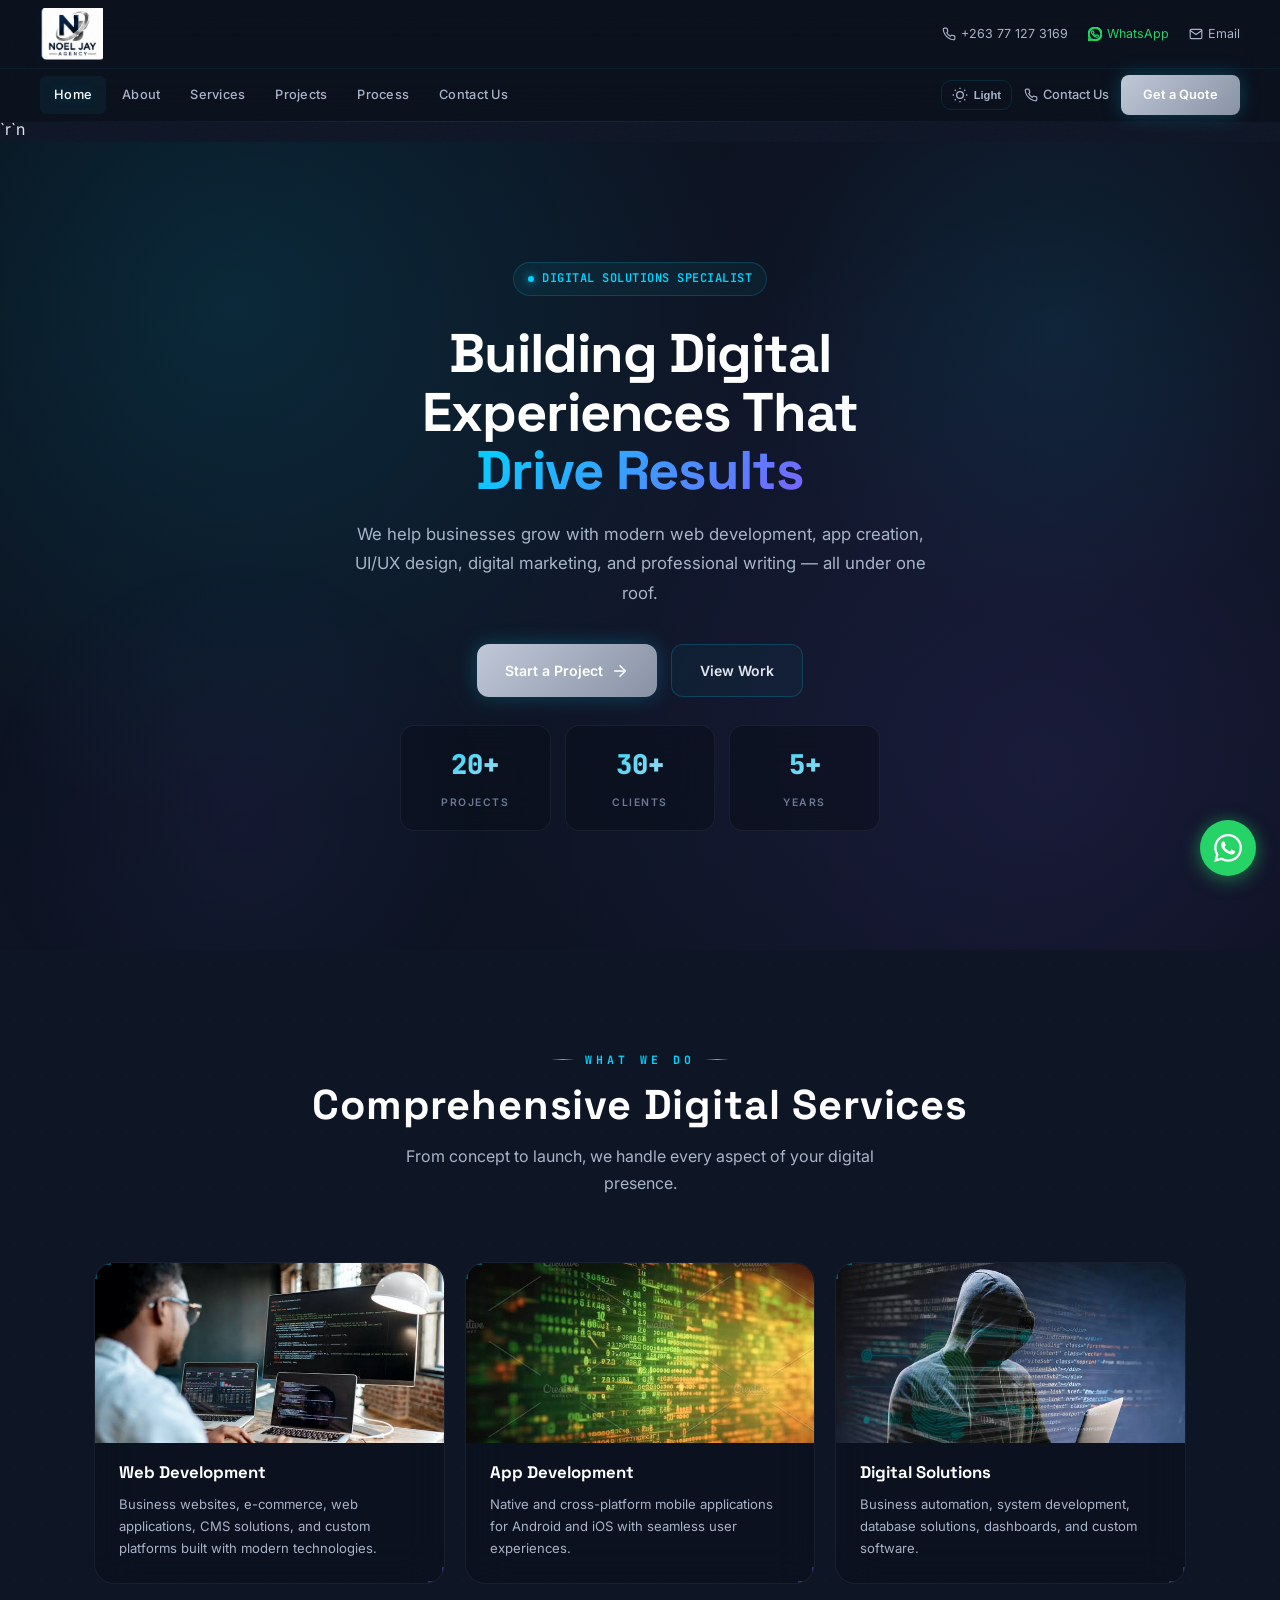
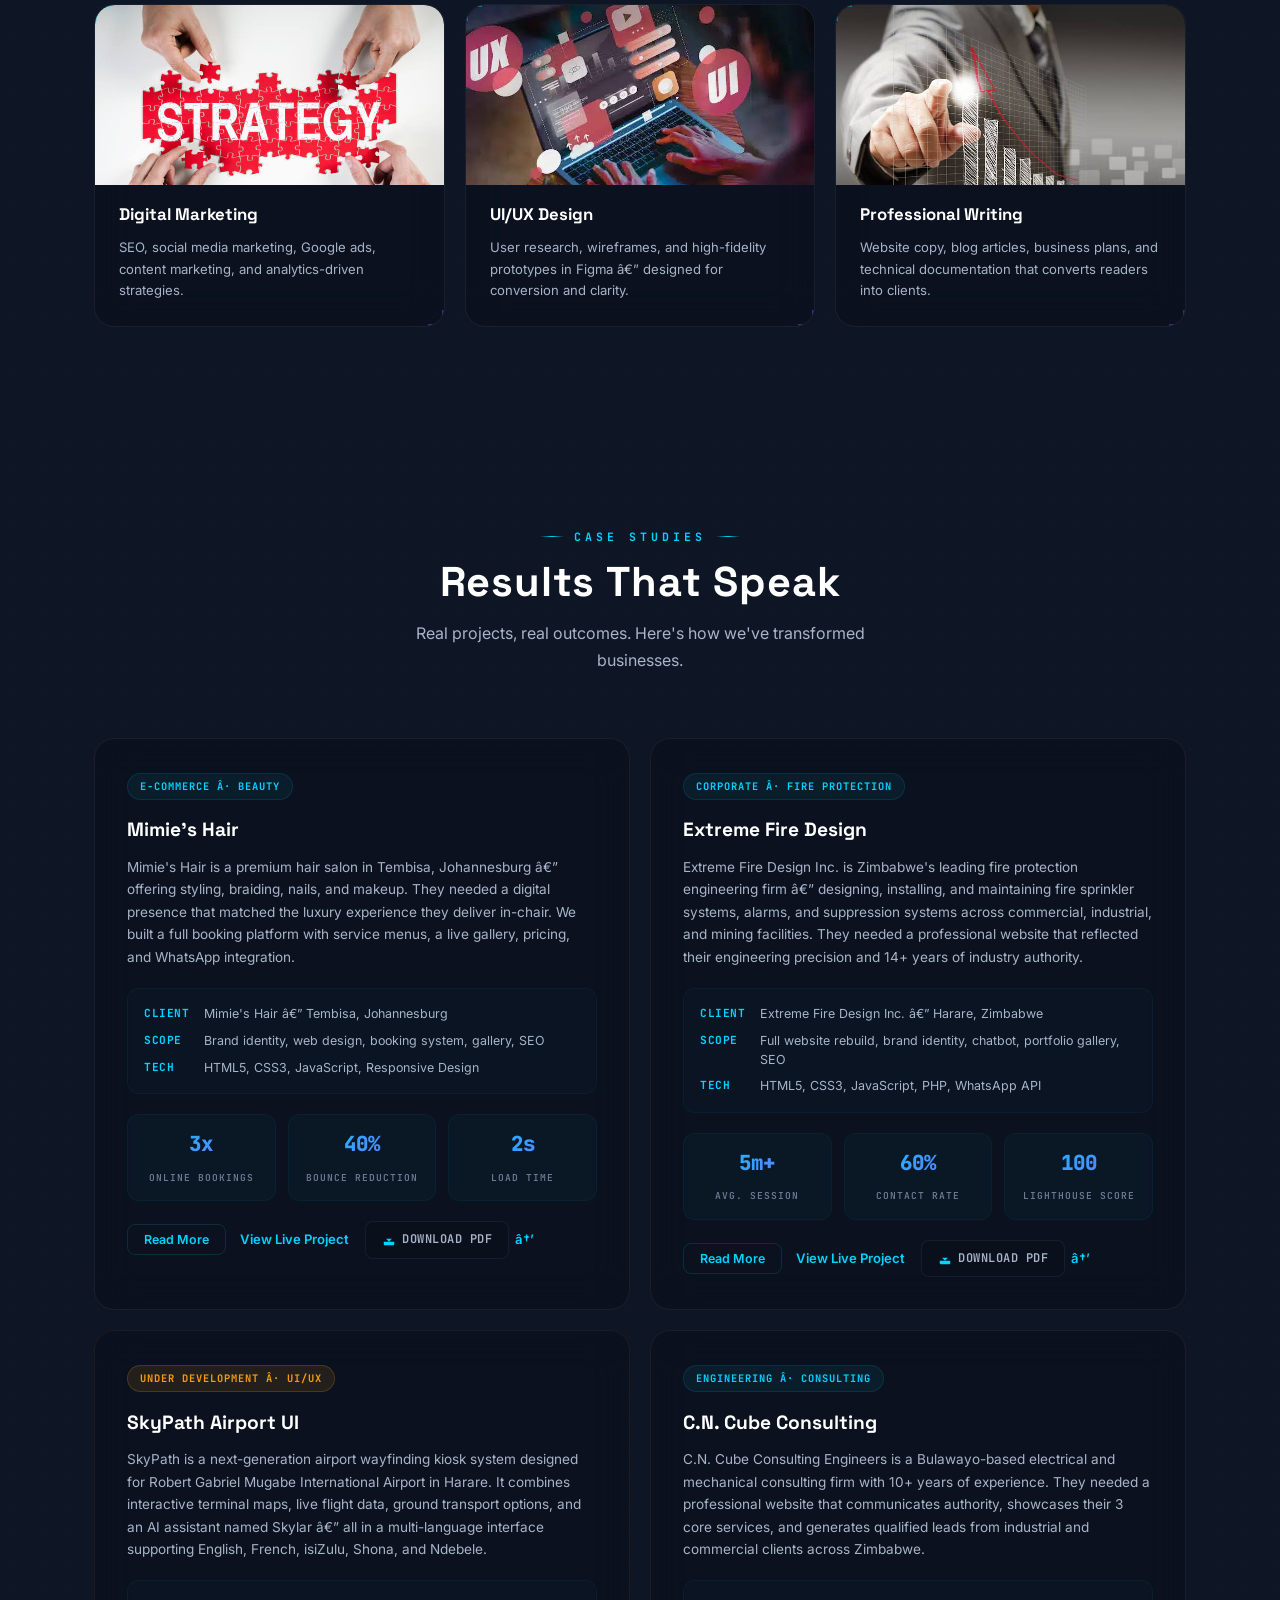
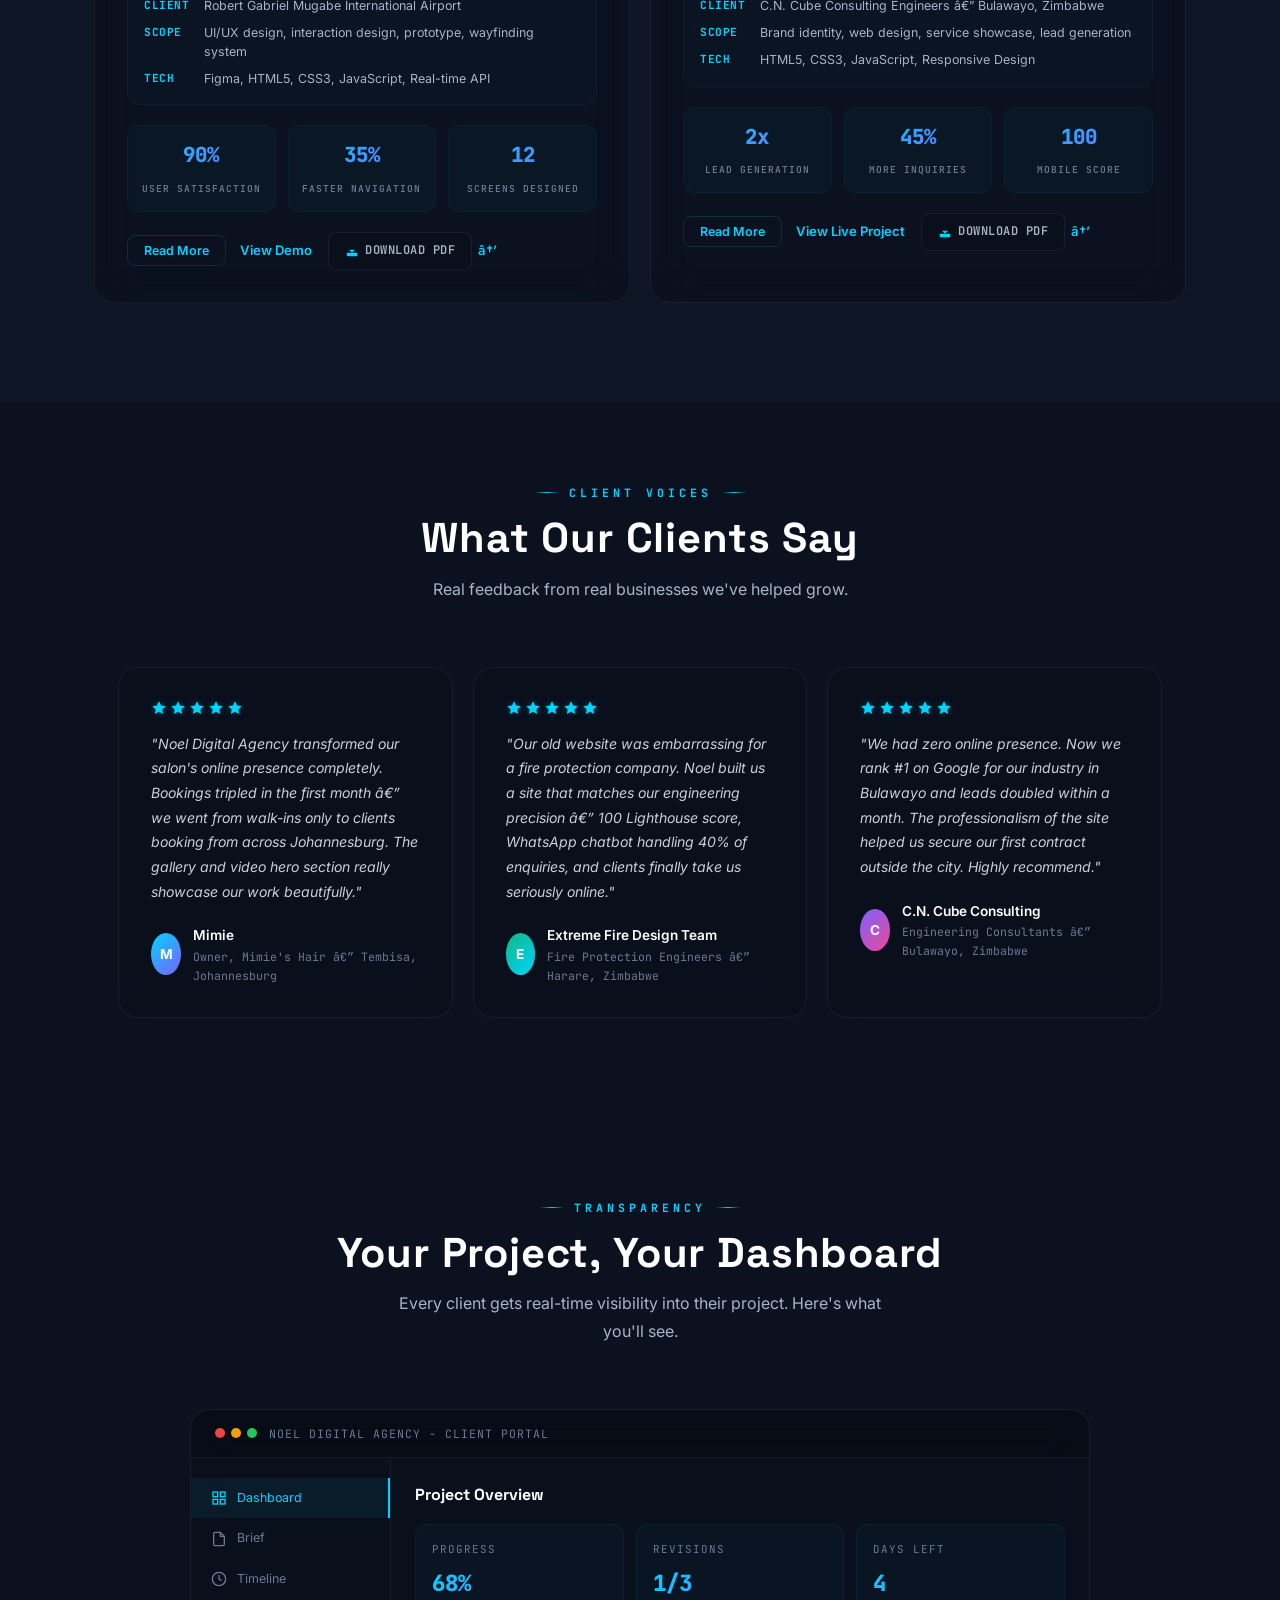
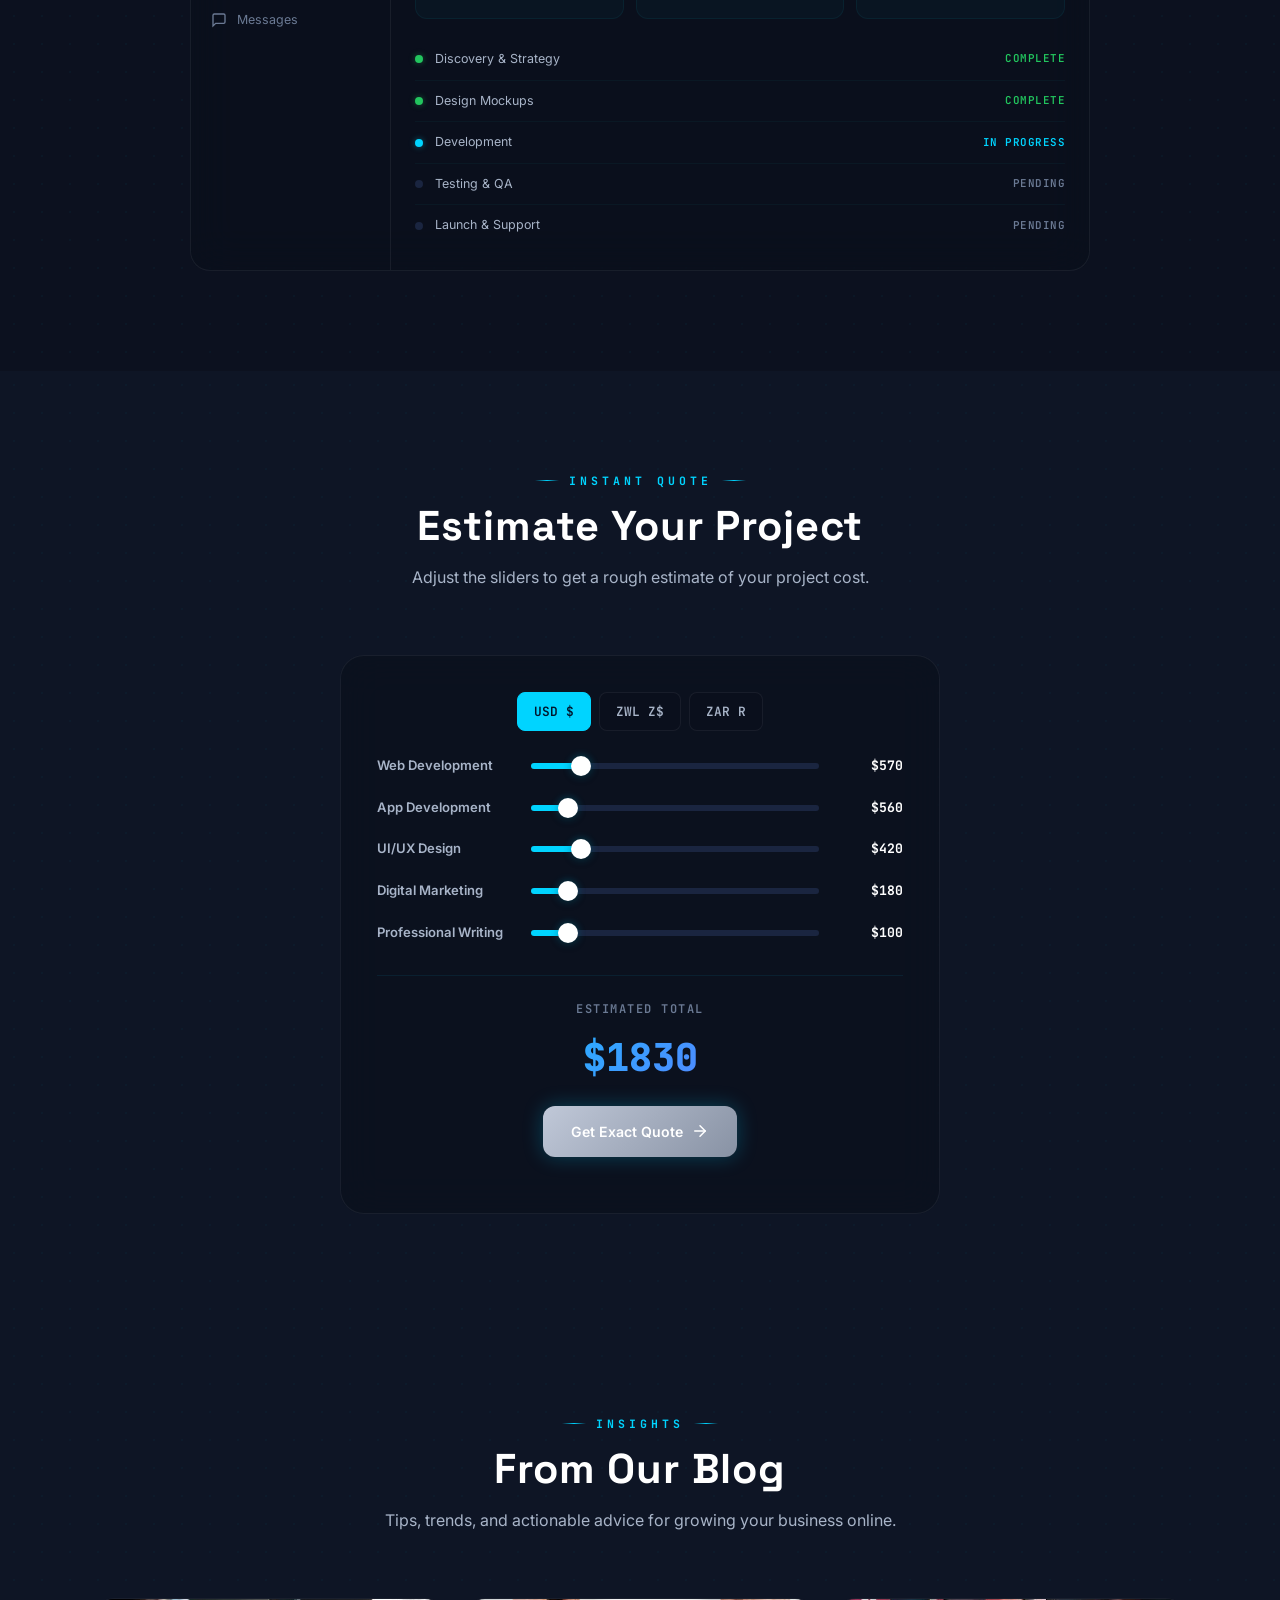
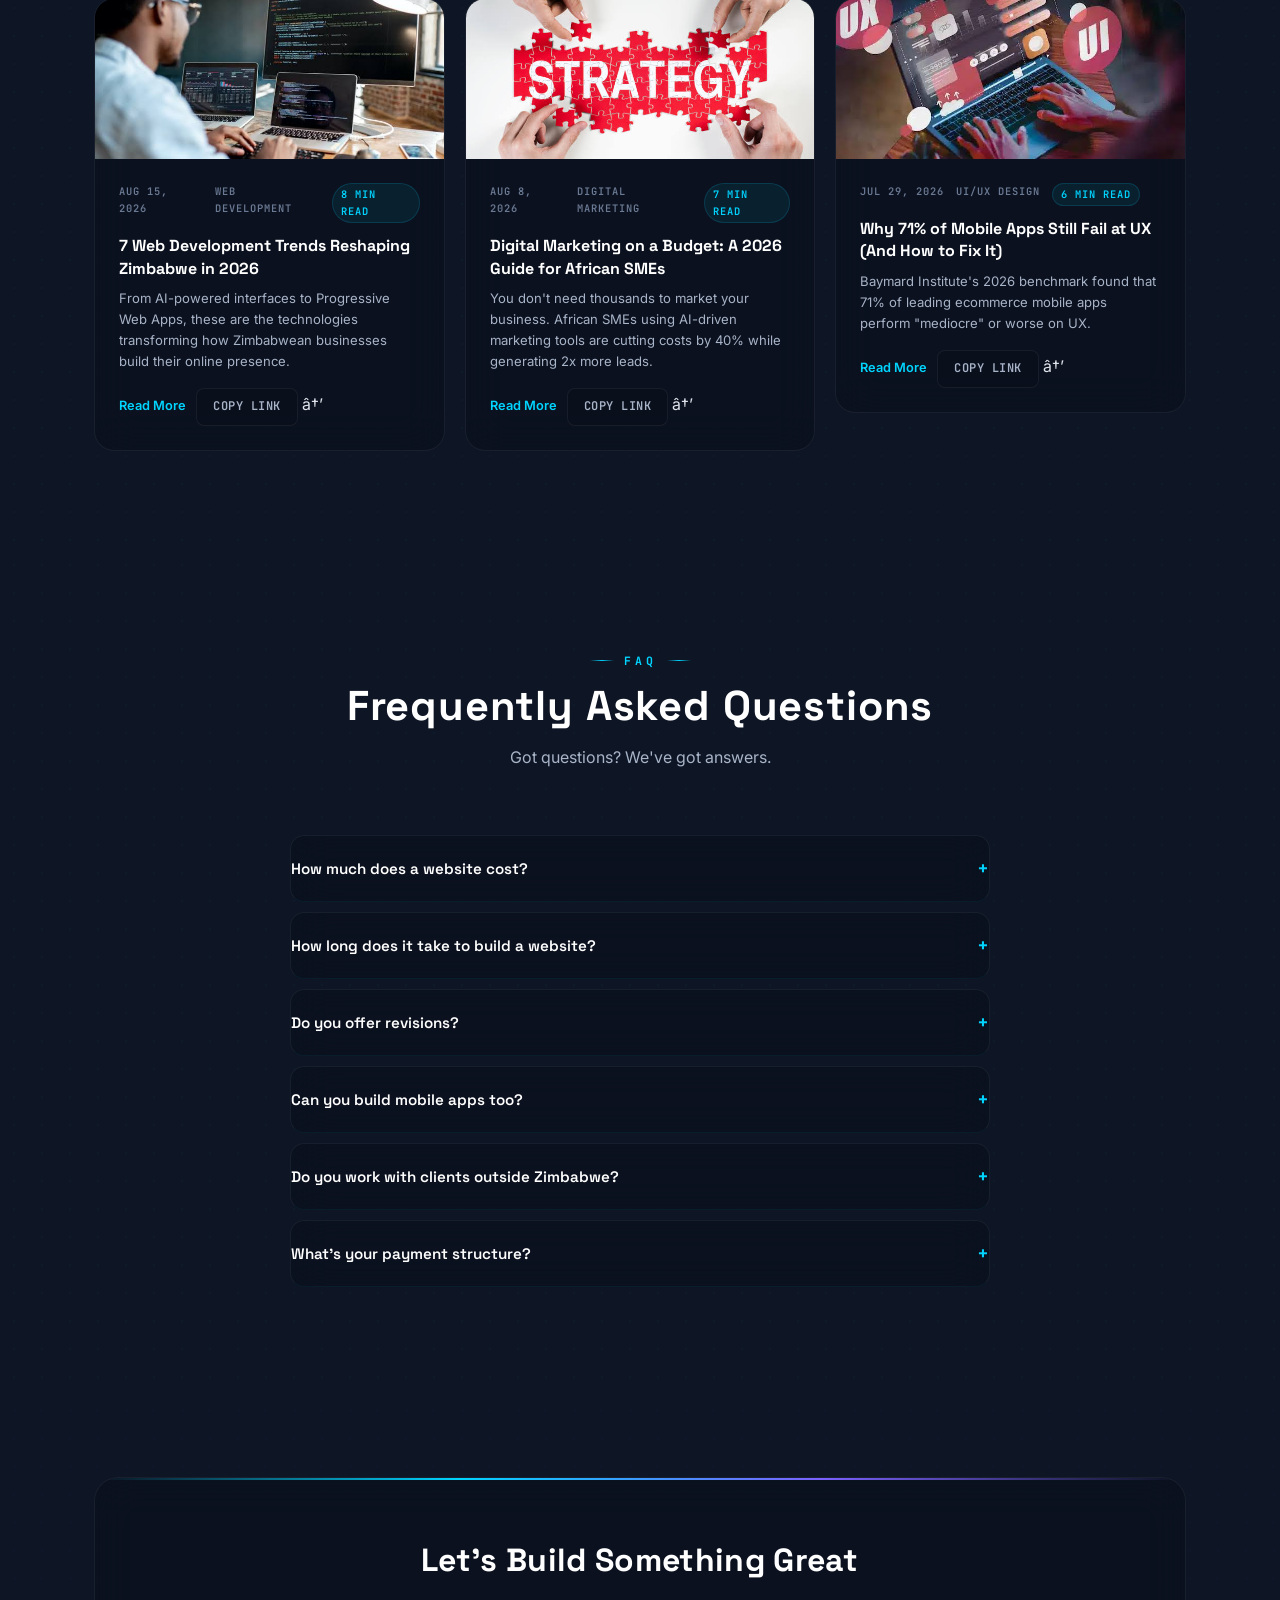
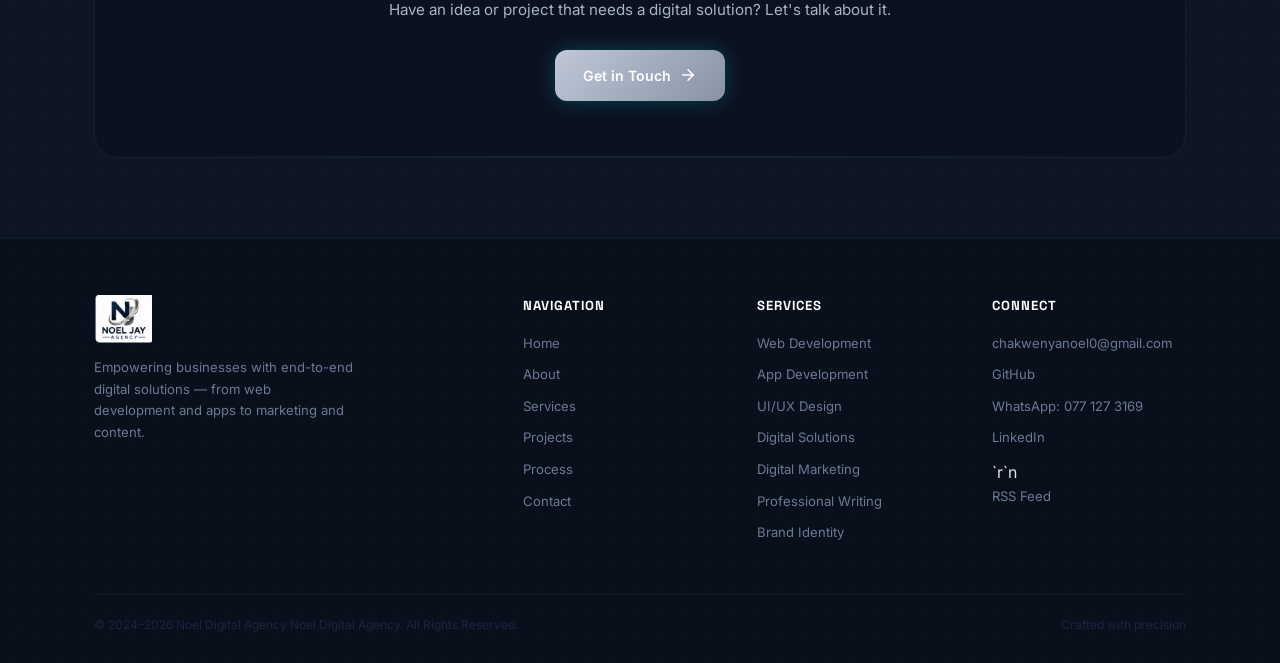
==== commit a5e3c4ac: "Performance fix: replace autoplay hero video with static CSS gradient (removes 0.94 CLS + 86KB media" ====
--- a/index.html
+++ b/index.html
@@ -136,10 +136,7 @@
 
   <!-- Hero -->
   <section class="hero">
-    <video class="hero-video" autoplay muted loop playsinline preload="metadata" poster="loggo.png">
-      <source src="hero-bg.mp4" type="video/mp4">
-    </video>
-    <div class="hero-video-overlay"></div>
+    
     <div class="container">
       <div class="hero-inner">
         <div class="hero-text">
--- a/styles.css
+++ b/styles.css
@@ -57,9 +57,9 @@
 body{padding-top:116px}
 
 /* ── HERO ── */
-.hero{min-height:calc(100vh - 92px);display:flex;align-items:center;position:relative;overflow:hidden}
-.hero-video{position:absolute;inset:0;width:100%;height:100%;object-fit:cover;z-index:0}
-.hero-video-overlay{position:absolute;inset:0;z-index:1;background:linear-gradient(180deg,rgba(10,15,26,.7) 0%,rgba(14,21,37,.45) 50%,rgba(10,15,26,.75) 100%)}
+.hero{min-height:calc(100vh - 92px);display:flex;align-items:center;position:relative;overflow:hidden;background:radial-gradient(circle at 18% 20%,rgba(0,212,255,.12),transparent 42%),radial-gradient(circle at 82% 78%,rgba(123,97,255,.12),transparent 46%),linear-gradient(135deg,#0A0F1A 0%,#0E1525 50%,#0A0F1A 100%)}
+
+
 .hero::before{content:'';position:absolute;top:-20%;right:-10%;width:700px;height:700px;background:radial-gradient(circle,rgba(0,212,255,.08),transparent 60%);pointer-events:none;z-index:2}
 .hero::after{content:'';position:absolute;bottom:-20%;left:-5%;width:600px;height:600px;background:radial-gradient(circle,rgba(123,97,255,.06),transparent 60%);pointer-events:none;z-index:2}
 .hero-inner{position:relative;z-index:3;display:grid;grid-template-columns:1fr 1fr;gap:80px;align-items:center;padding:60px 0}
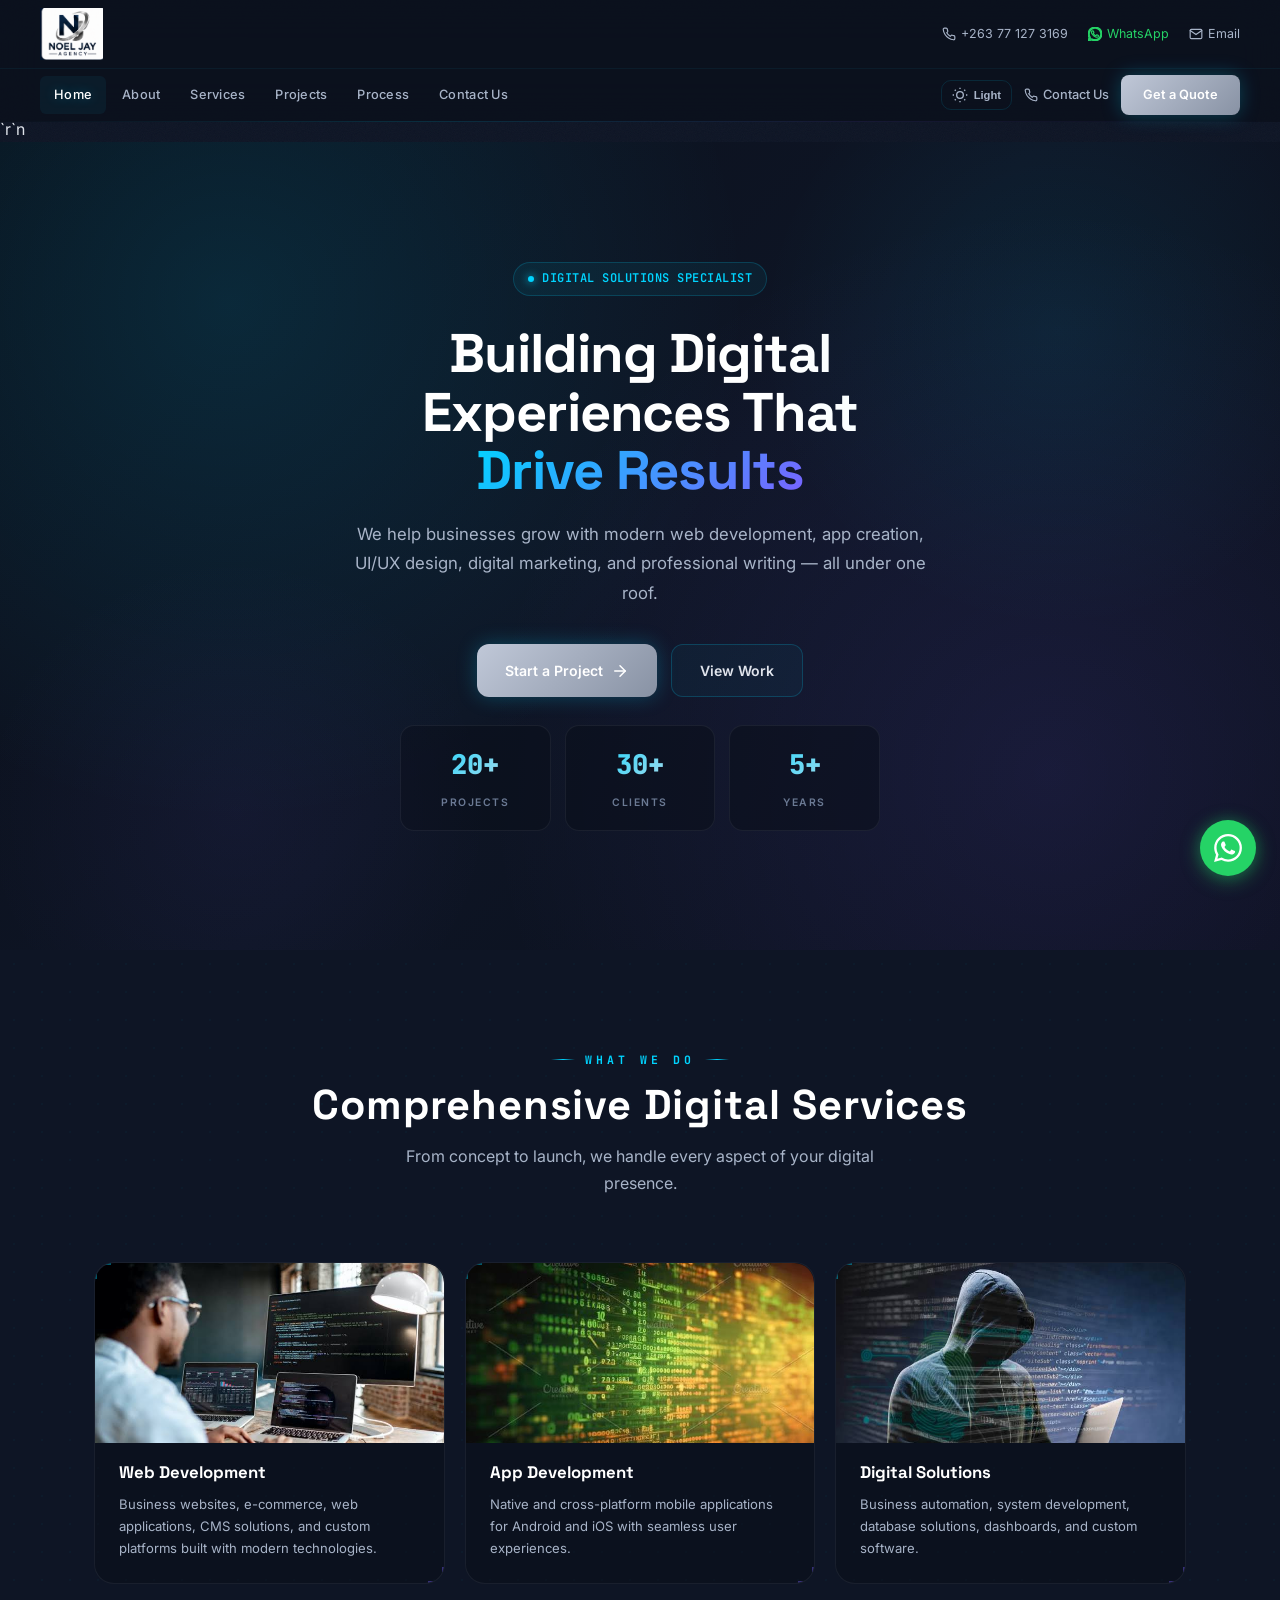
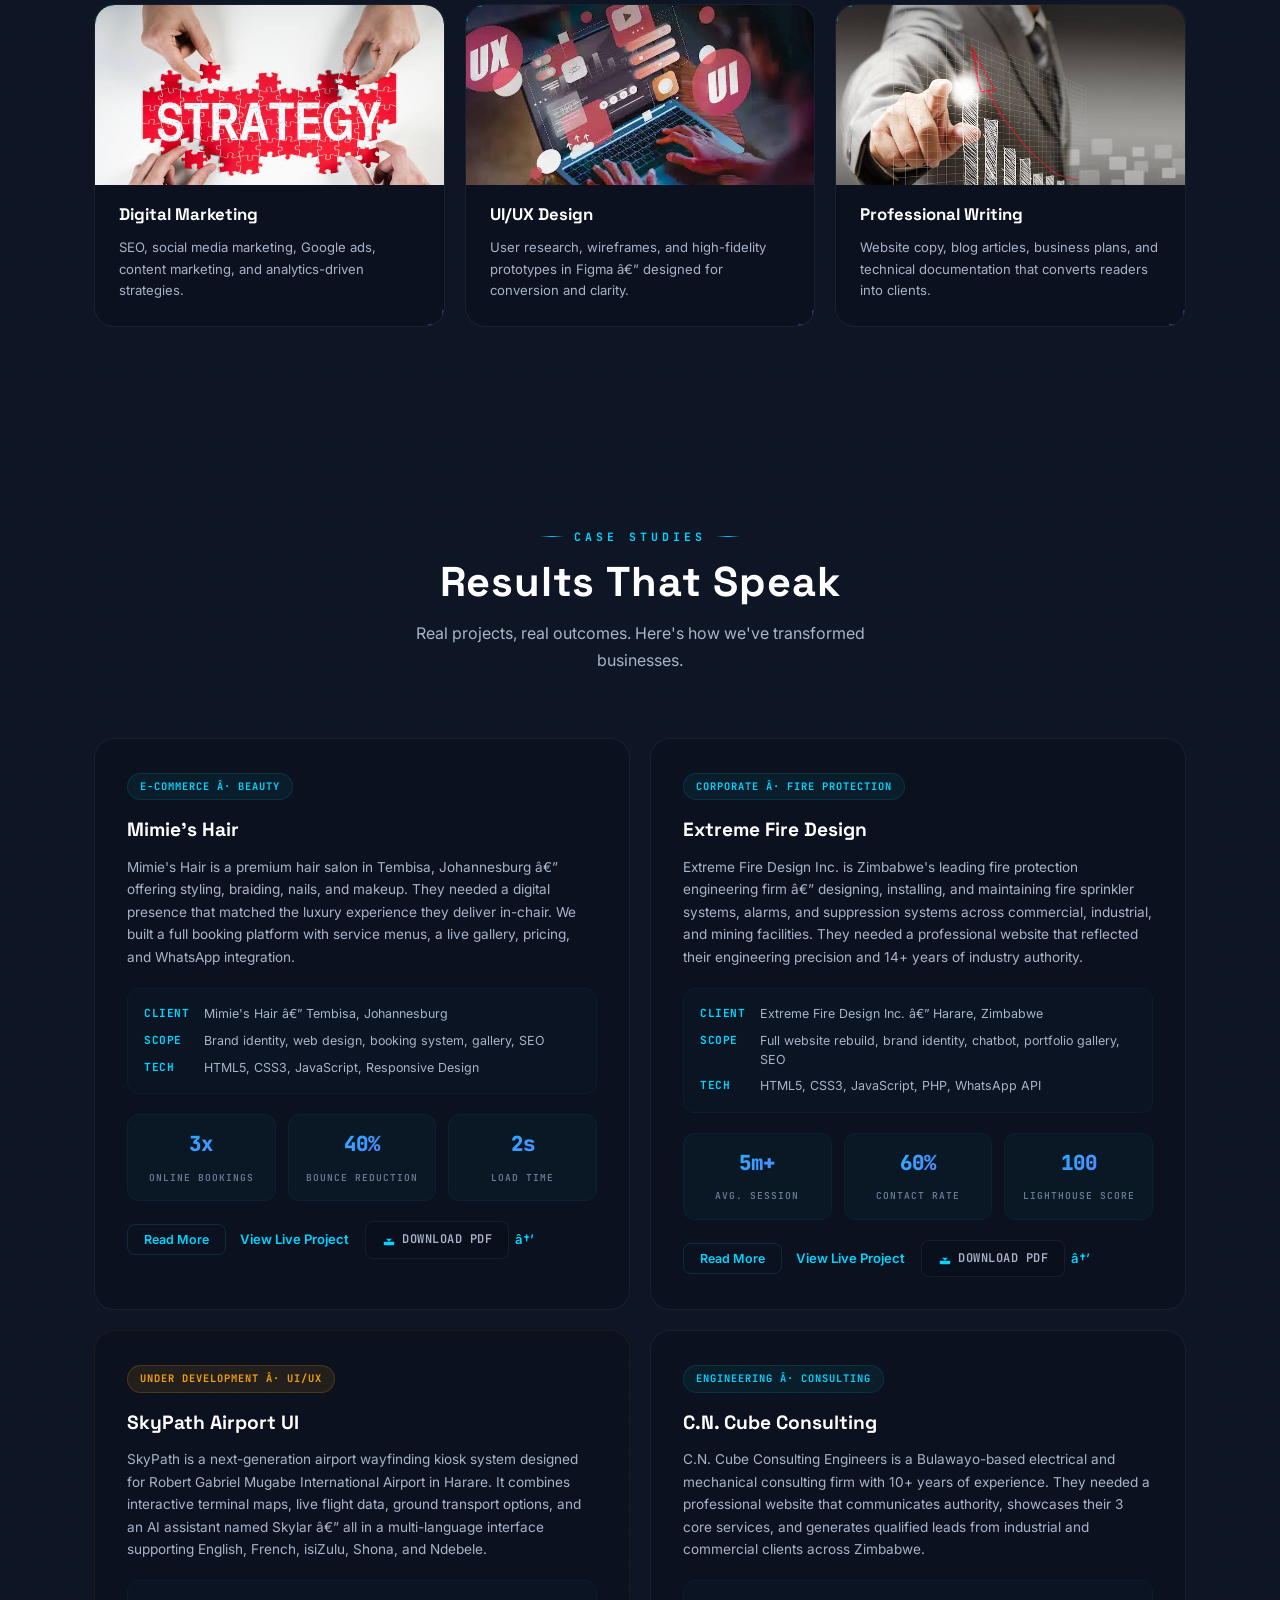
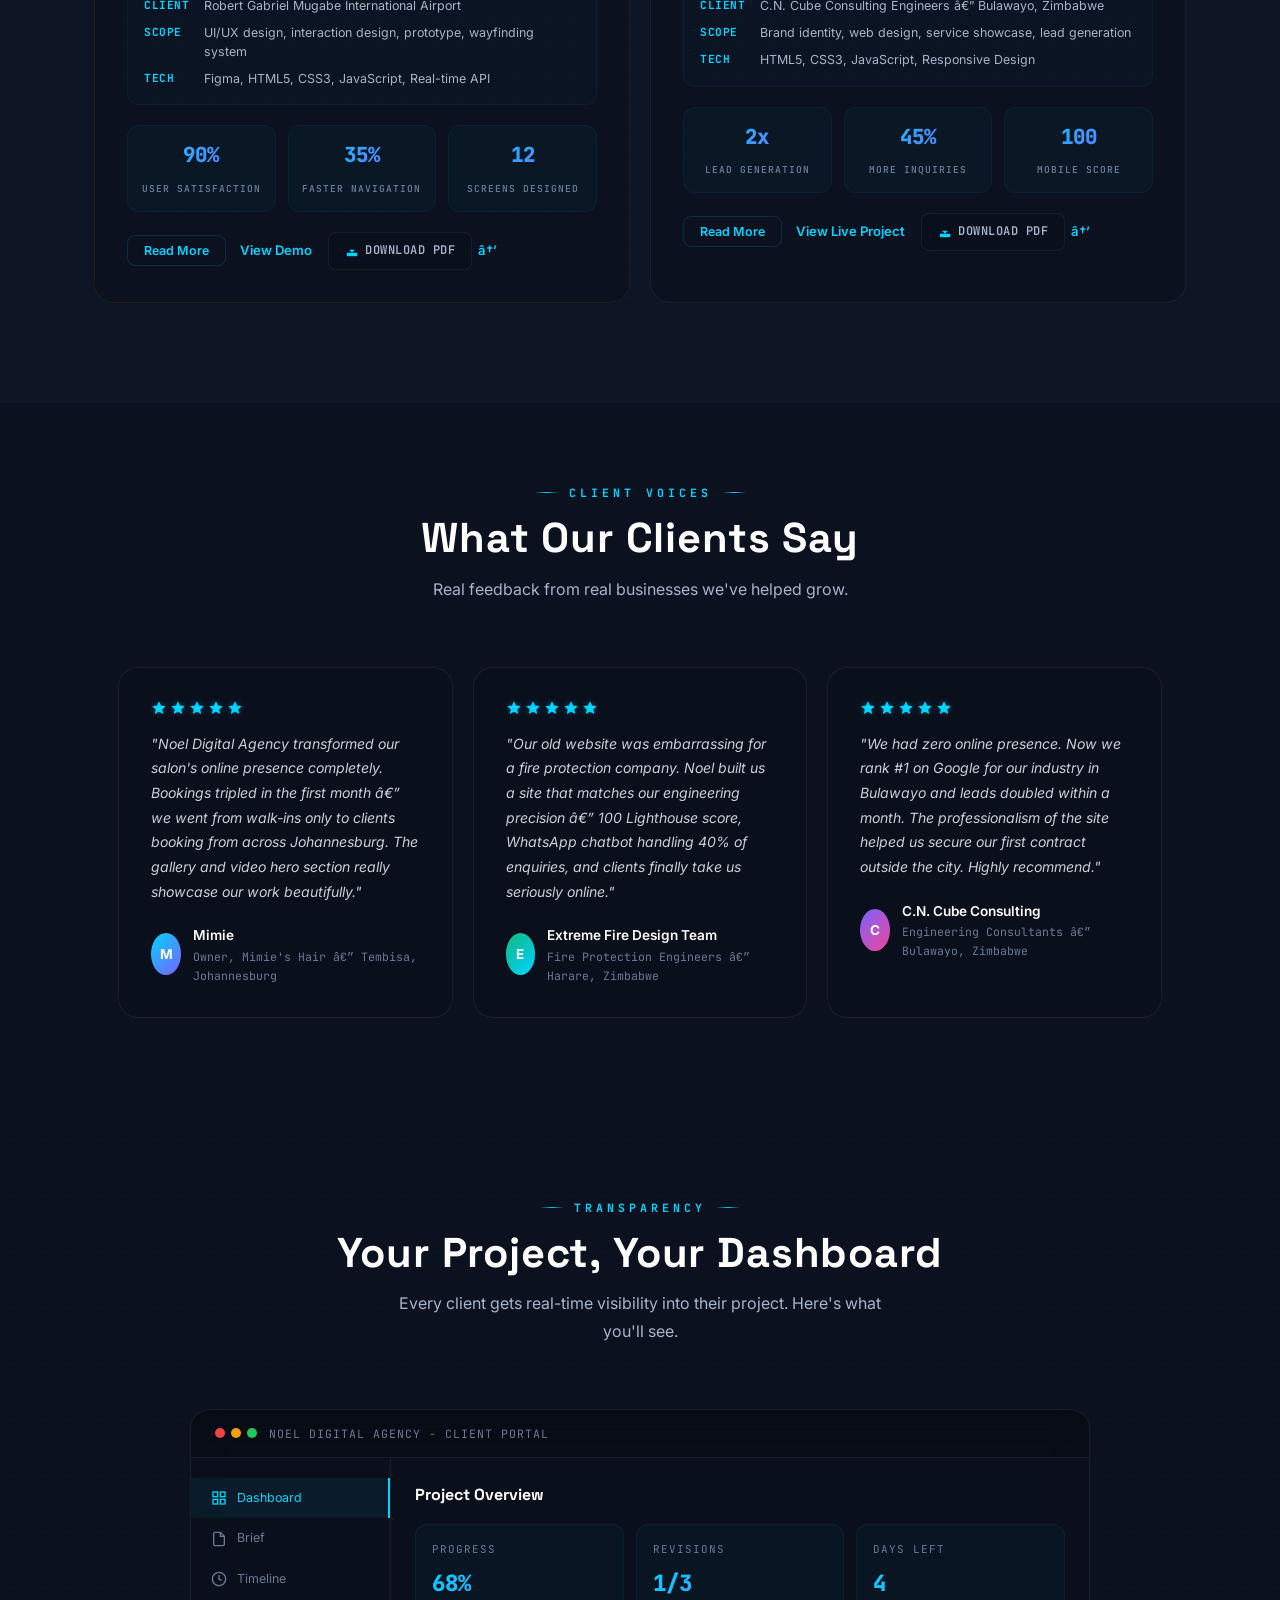
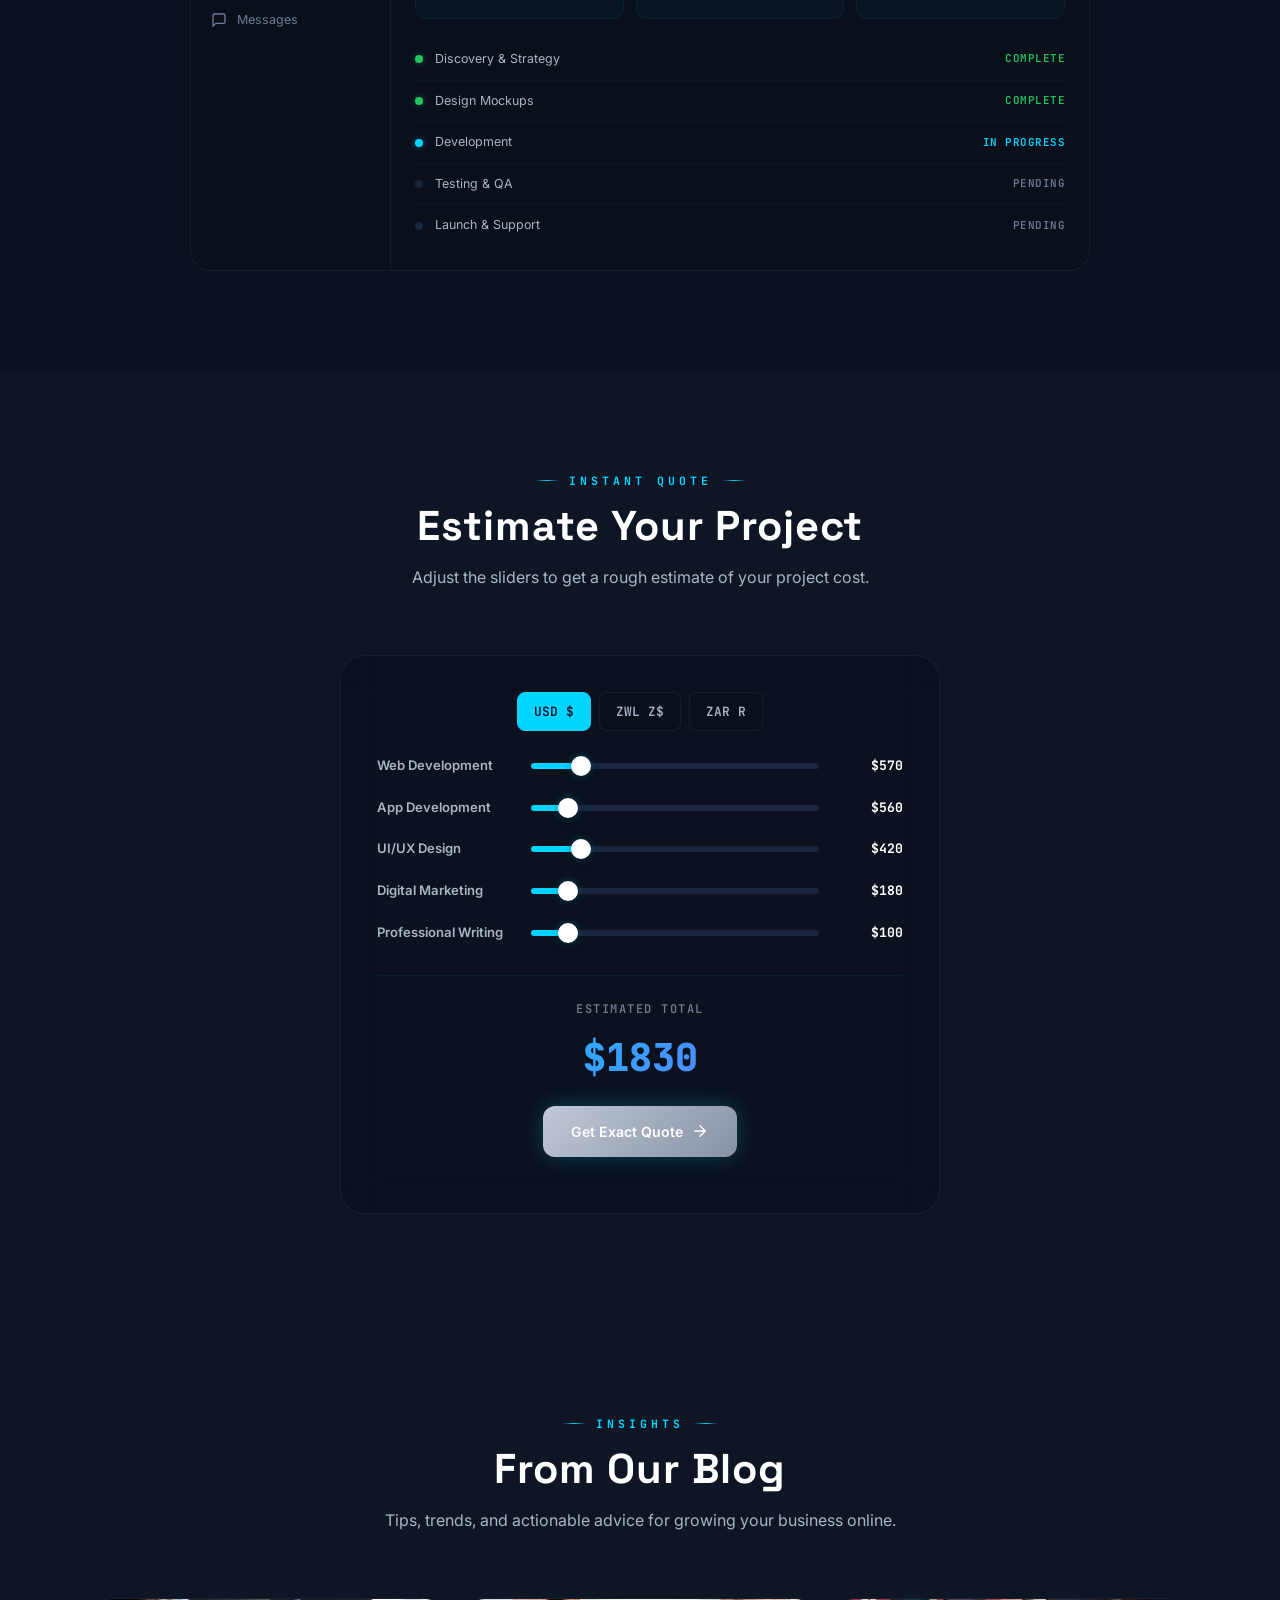
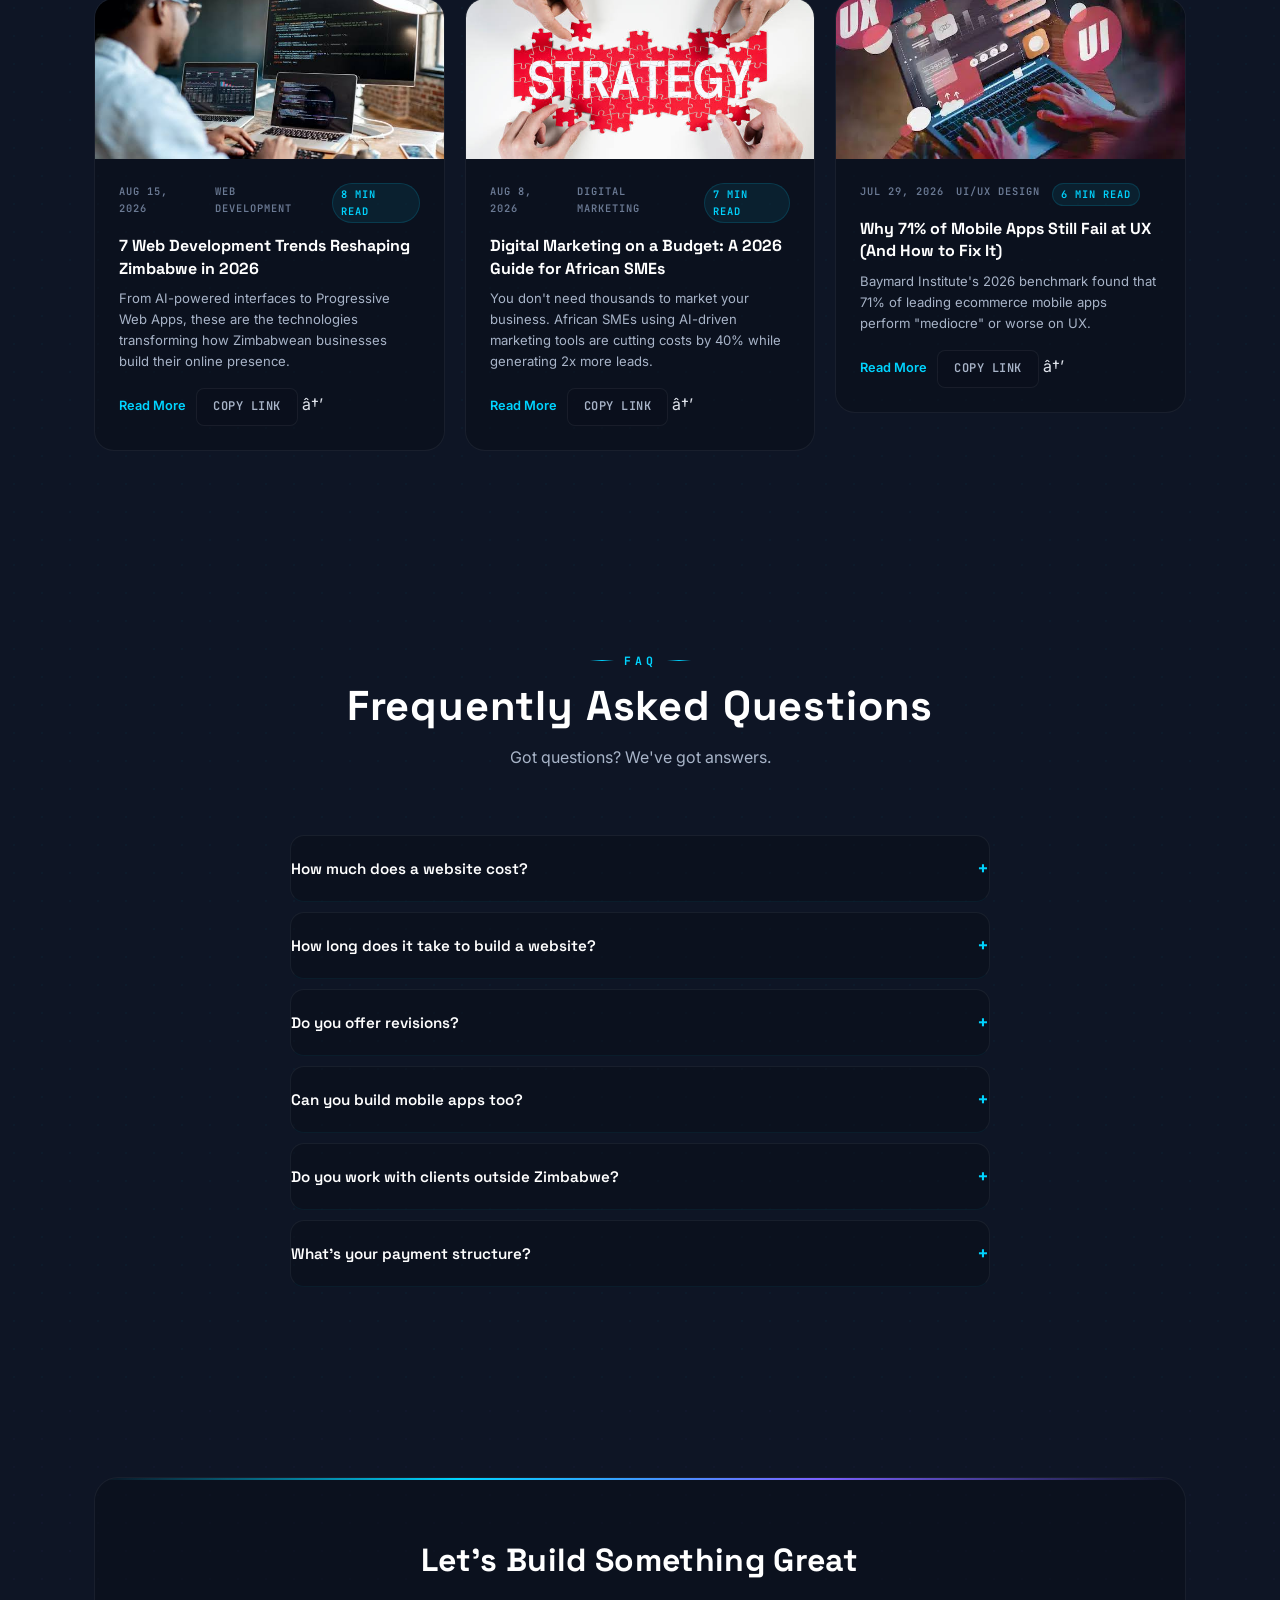
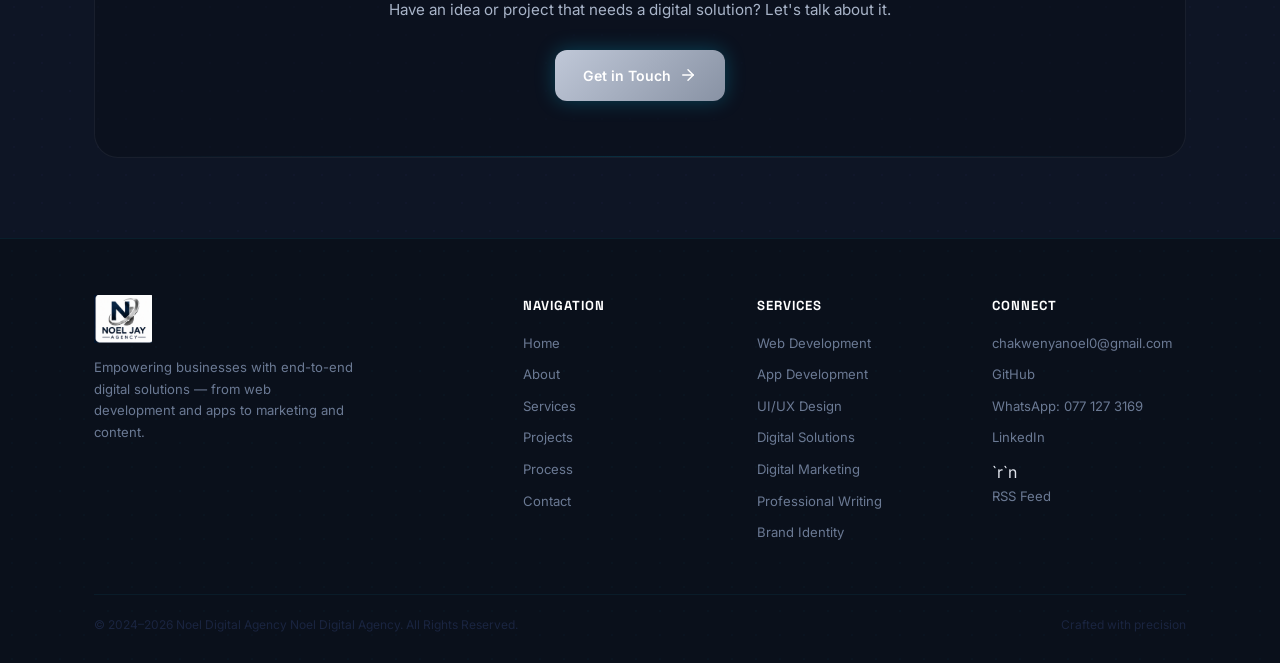
==== commit f5266d3a: "Perf: disable backdrop-filter blur on content cards (cuts main-thread/TBT); bump CSS cache to v10" ====
--- a/index.html
+++ b/index.html
@@ -21,7 +21,7 @@
   <link rel="dns-prefetch" href="https://fonts.googleapis.com">
   <link rel="preload" href="loggo.png" as="image">
 
-  <link rel="stylesheet" href="styles.css?v=9">
+  <link rel="stylesheet" href="styles.css?v=10">
   <script type="application/ld+json">
   {"@context":"https://schema.org","@type":"Organization","name":"Noel Digital Agency","url":"https://noeljaywolf-create.github.io/noel-digital-agency/","logo":"https://noeljaywolf-create.github.io/noel-digital-agency/loggo.png","description":"Professional web development, app creation, UI/UX design, digital marketing, and professional writing services.","founder":{"@type":"Person","name":"Noel Chakwenya","jobTitle":"Digital Solutions Specialist","nationality":{"@type":"Country","name":"Zimbabwe"}},"address":{"@type":"PostalAddress","addressCountry":"ZW"},"contactPoint":{"@type":"ContactPoint","contactType":"customer service","email":"chakwenyanoel0@gmail.com","telephone":"+263-77-127-3169"},"sameAs":["https://www.linkedin.com/in/noel-chakwenya","https://github.com/noeljaywolf-create"],"areaServed":{"@type":"Country","name":"Zimbabwe"},"serviceType":["Web Development","App Development","UI/UX Design","Digital Marketing","Professional Writing"]}
   
--- a/styles.css
+++ b/styles.css
@@ -858,4 +858,7 @@
 .blog-copy{background:rgba(10,15,26,.5);border:1px solid var(--glass-border);color:var(--silver);font:inherit;font-size:.75rem;font-weight:600;padding:8px 16px;border-radius:8px;cursor:pointer;transition:all .3s var(--ease);font-family:var(--mono);text-transform:uppercase;letter-spacing:.5px;margin-left:10px}
 .blog-copy:hover{border-color:rgba(0,212,255,.3);color:var(--neon-cyan);background:rgba(0,212,255,.06)}
 .blog-copy.copied{border-color:var(--neon-cyan);color:var(--neon-cyan);background:rgba(0,212,255,.1)}
-.blog-readmore-row{display:flex;align-items:center;gap:10px;flex-wrap:wrap}+.blog-readmore-row{display:flex;align-items:center;gap:10px;flex-wrap:wrap}
+/* Perf: disable expensive backdrop-filter blur on content cards (keep frosted effect on nav/modals only).
+   Cards retain their semi-transparent --glass-bg + border for the glass look without the layout cost. */
+.svc-card,.svc-card::before,.case-card,.blog-card,.port-card,.port-card .port-overlay,.port-logo-ico svg,.w-card,.why-card,.test-card,.faq-item,.c-info,.building-card,.tech-col,.pricing-sliders,.contact-info-row,.dash-topbar,.compare-table thead th,.hero-card-top,.hero-stat,.hero-stat strong,.about-photo-badge,.proc-card,.c-form,.cta-box,.marquee-track{backdrop-filter:none;-webkit-backdrop-filter:none}
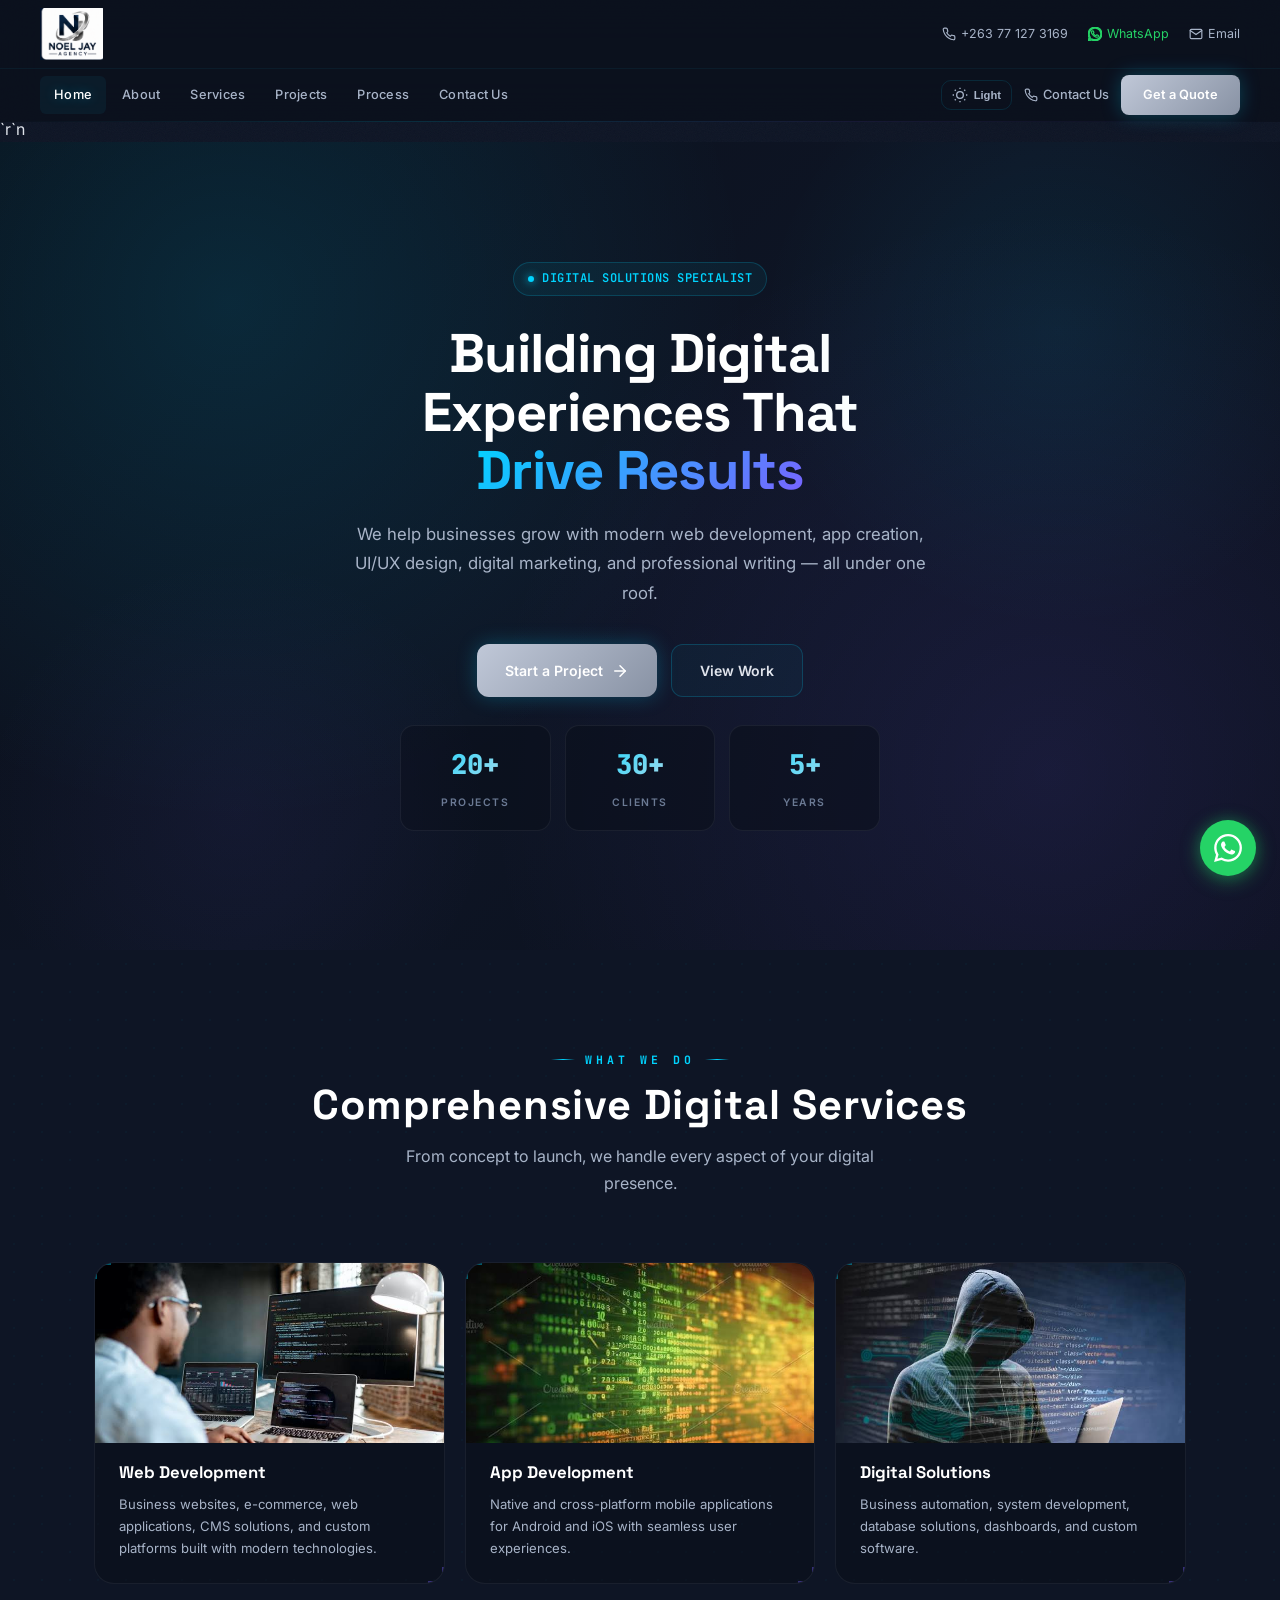
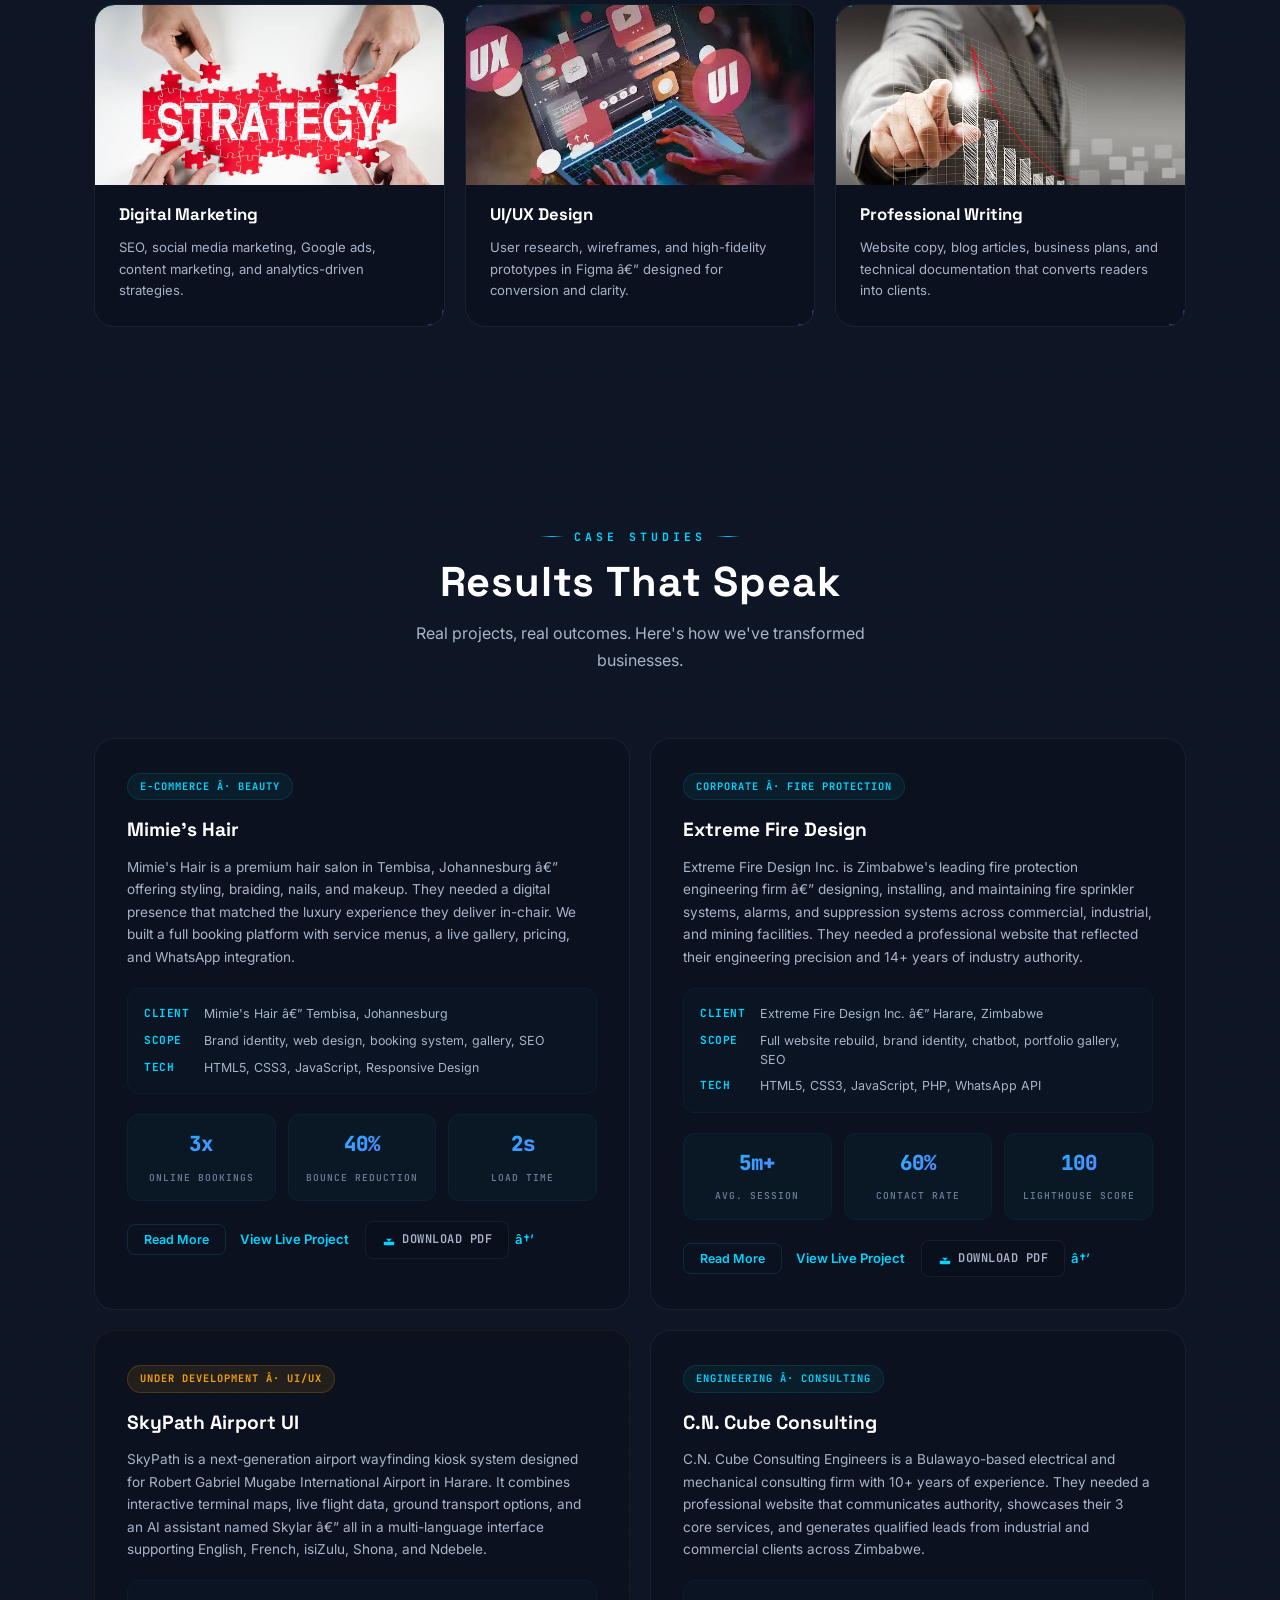
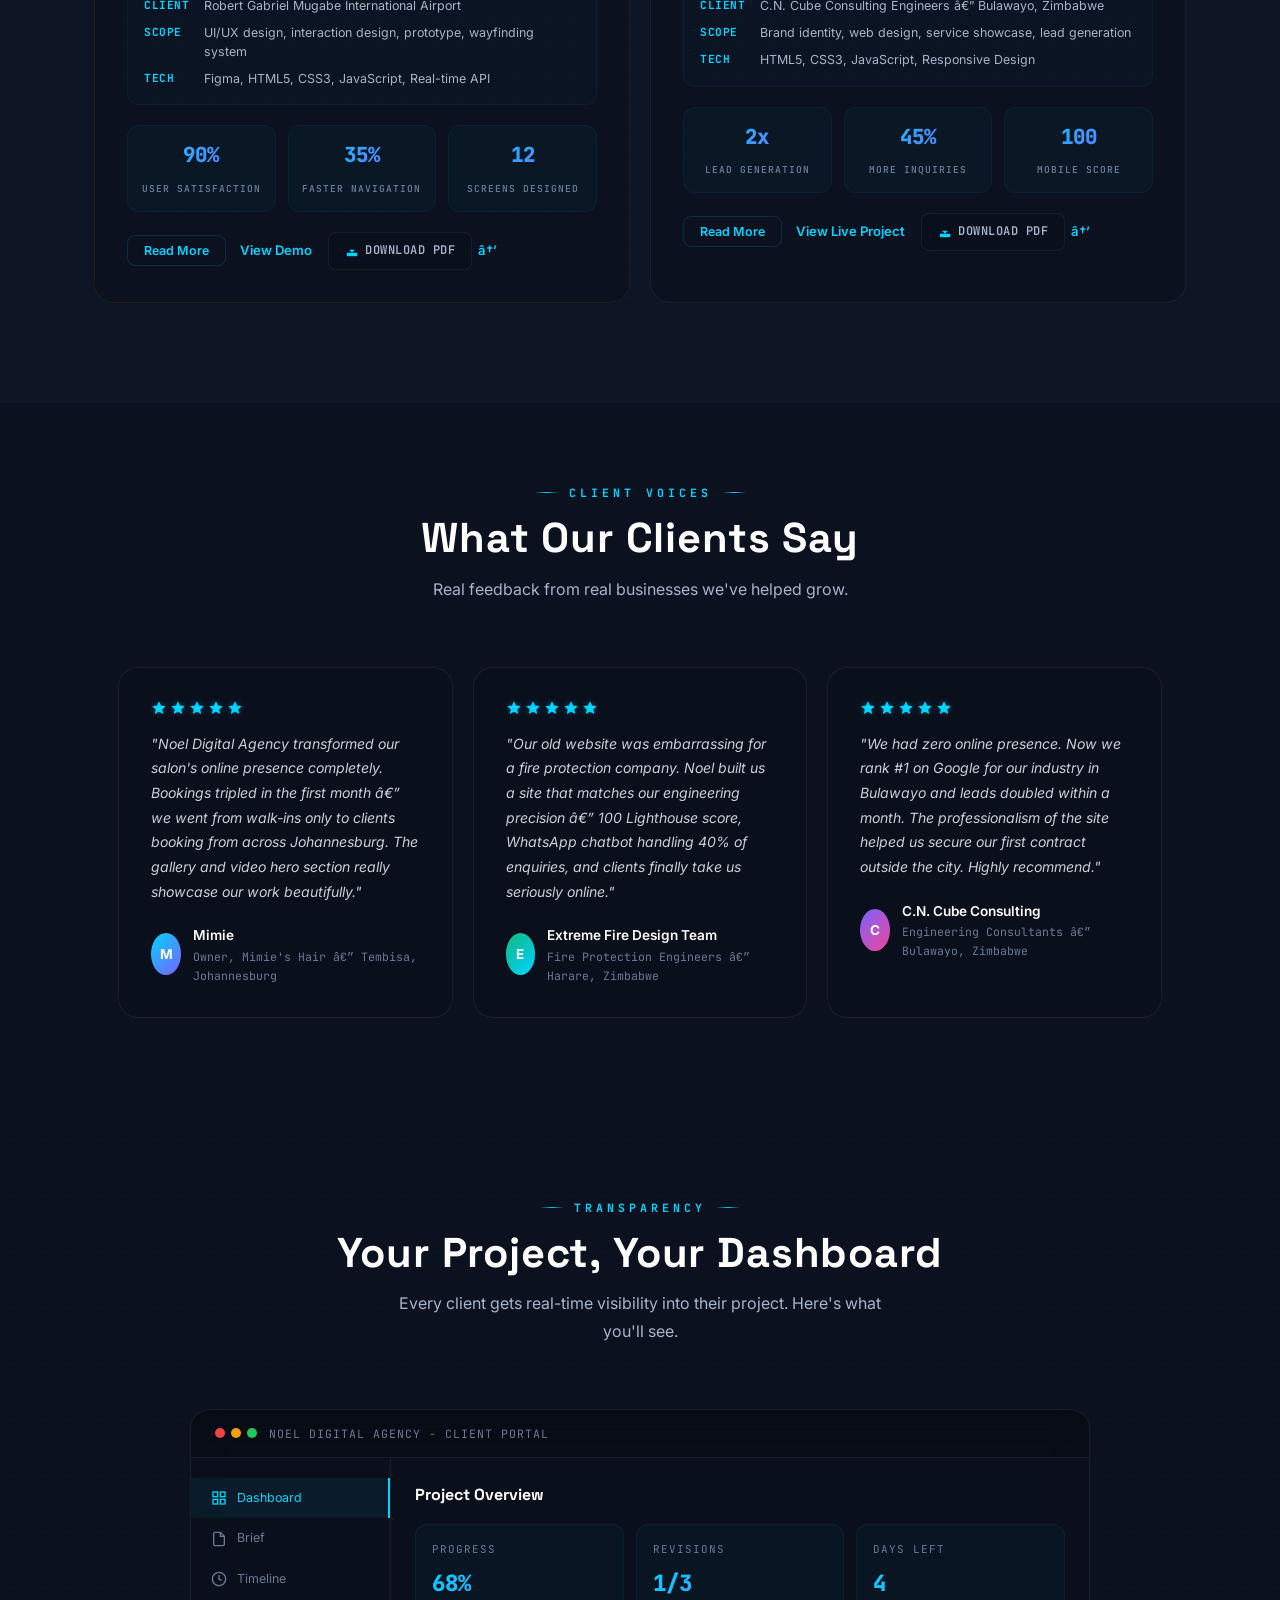
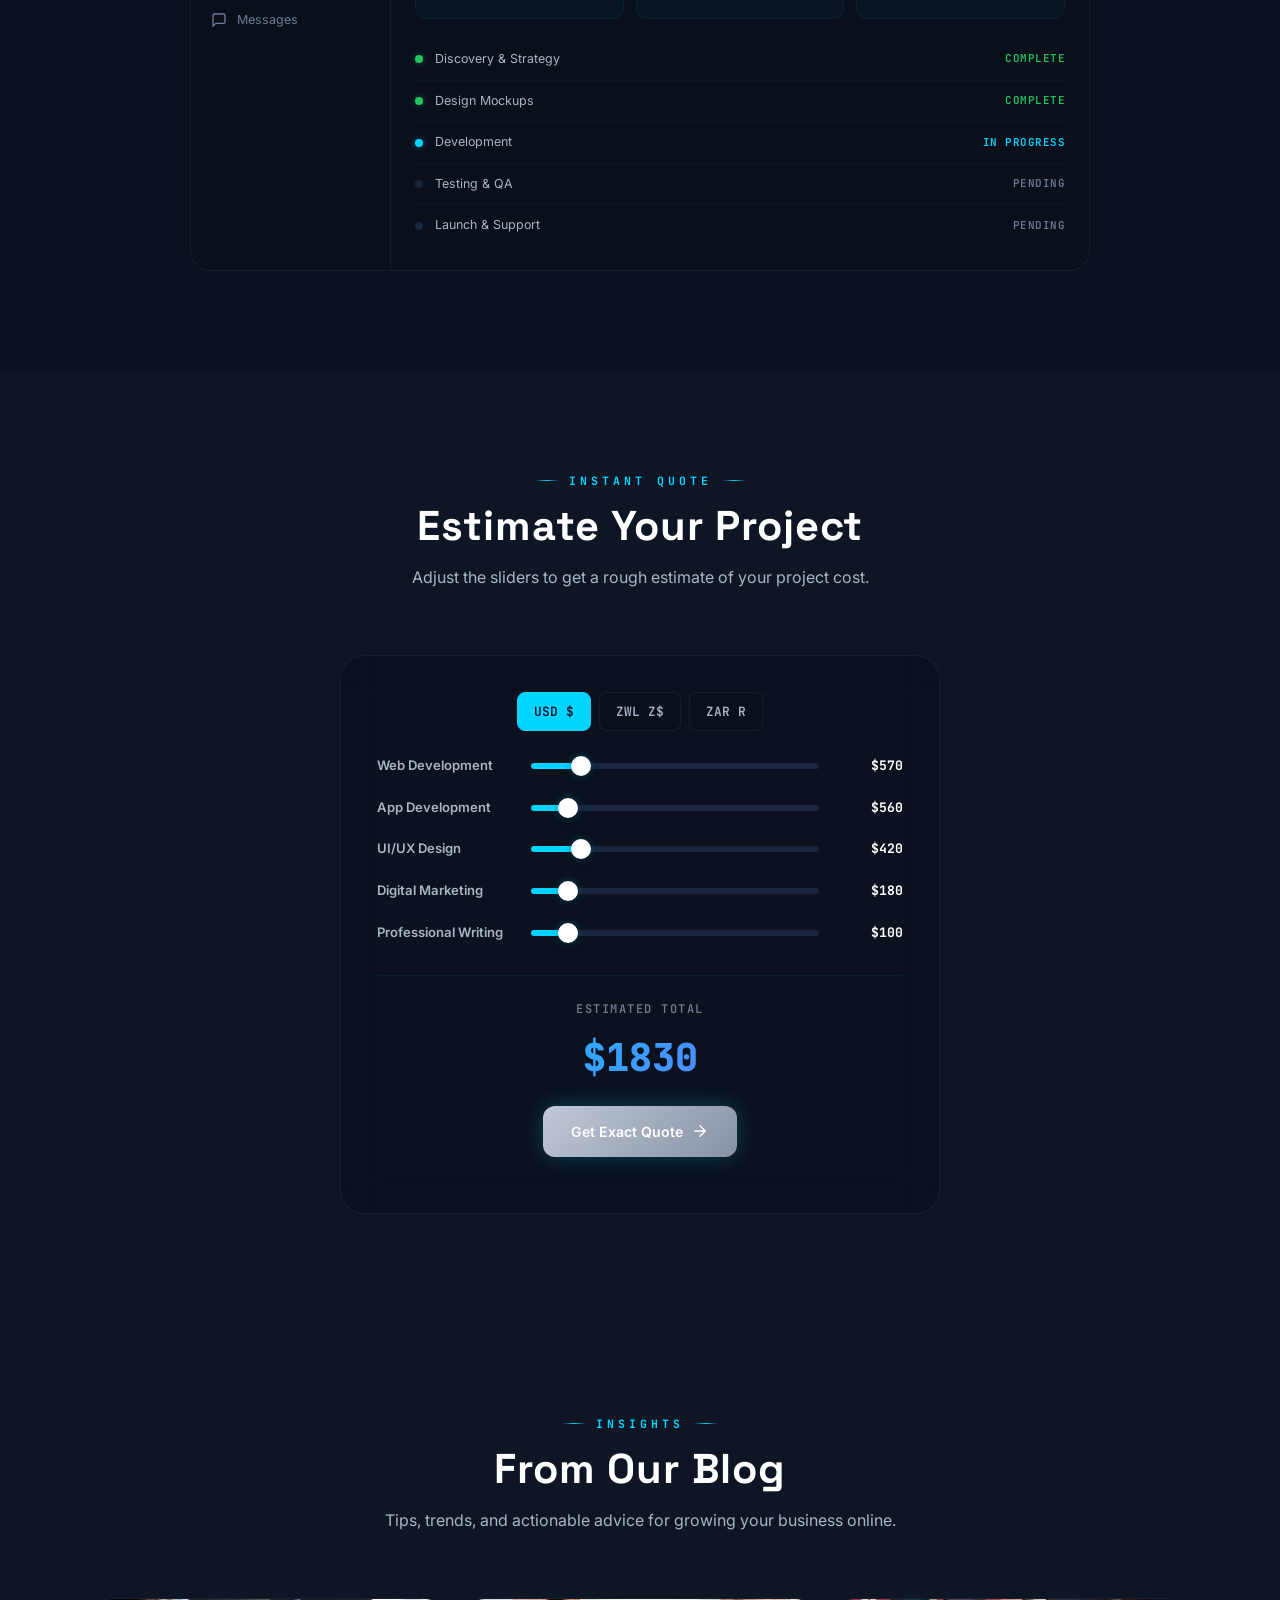
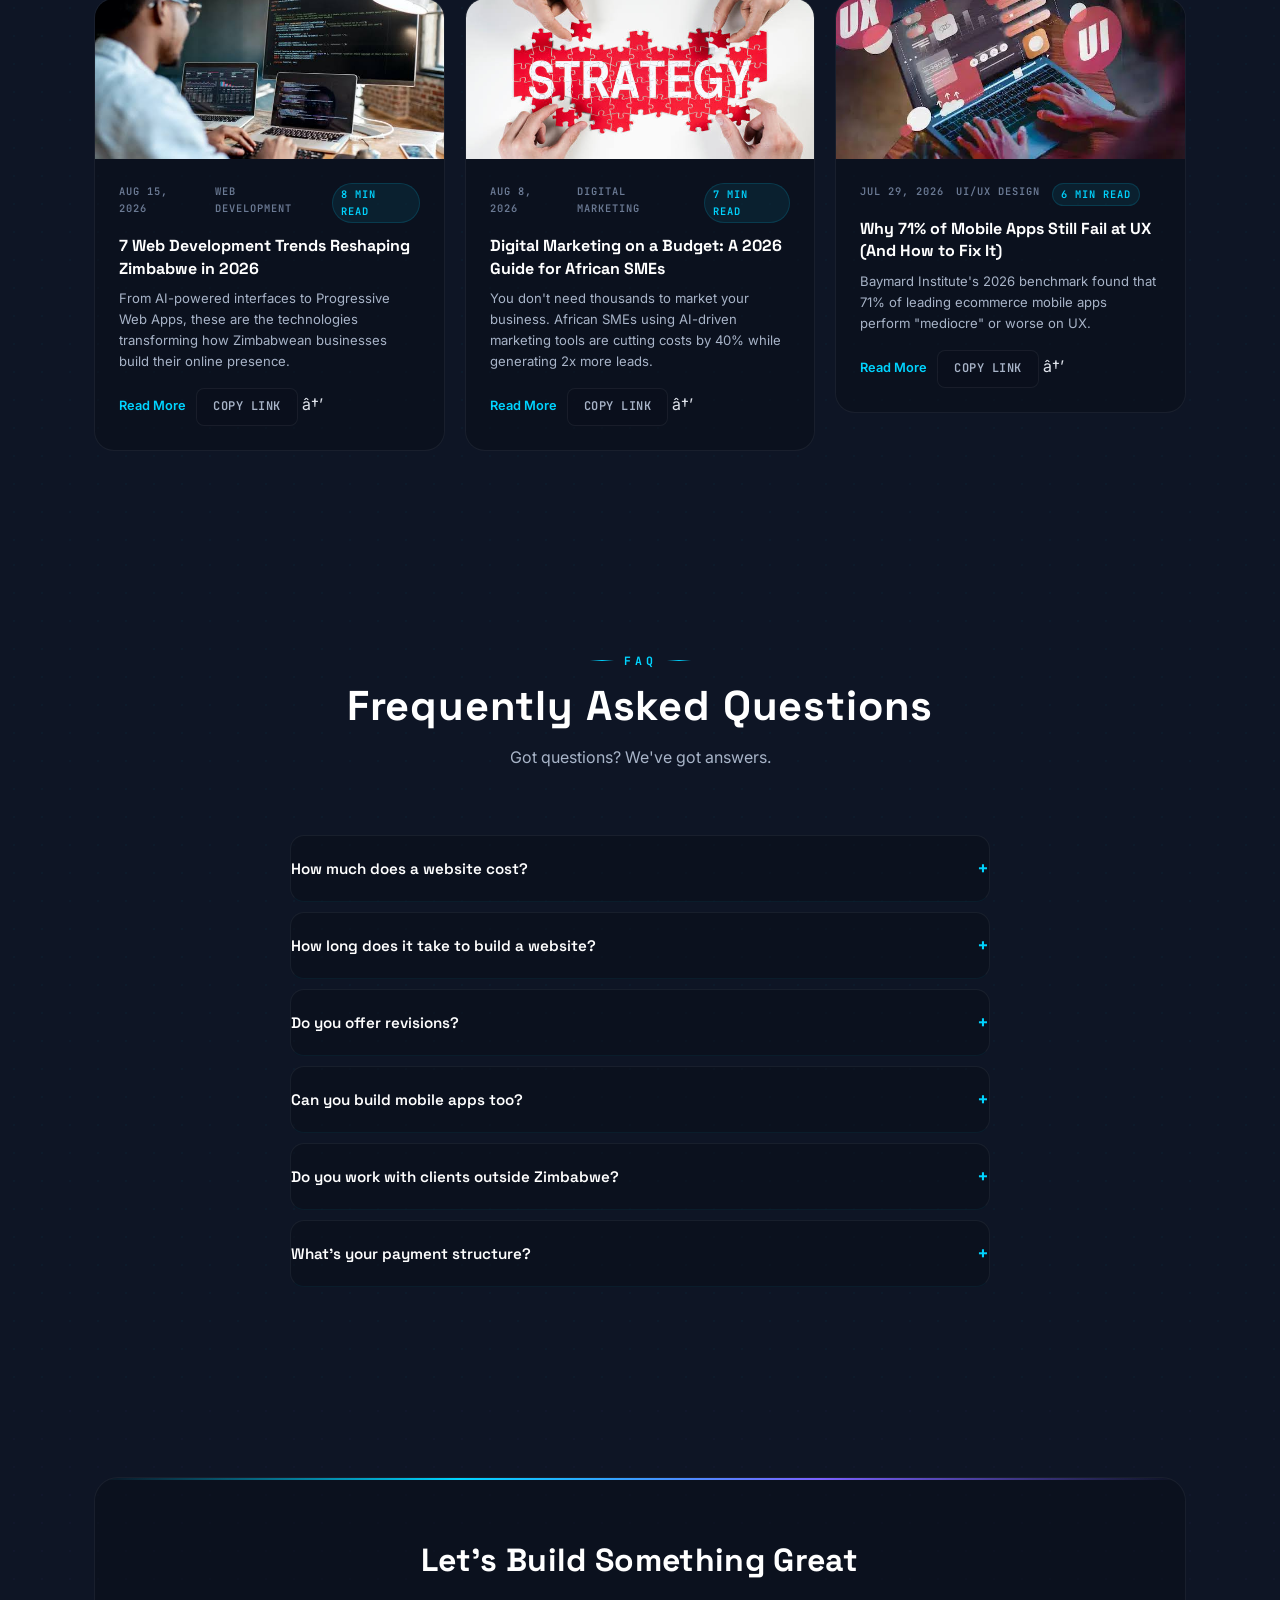
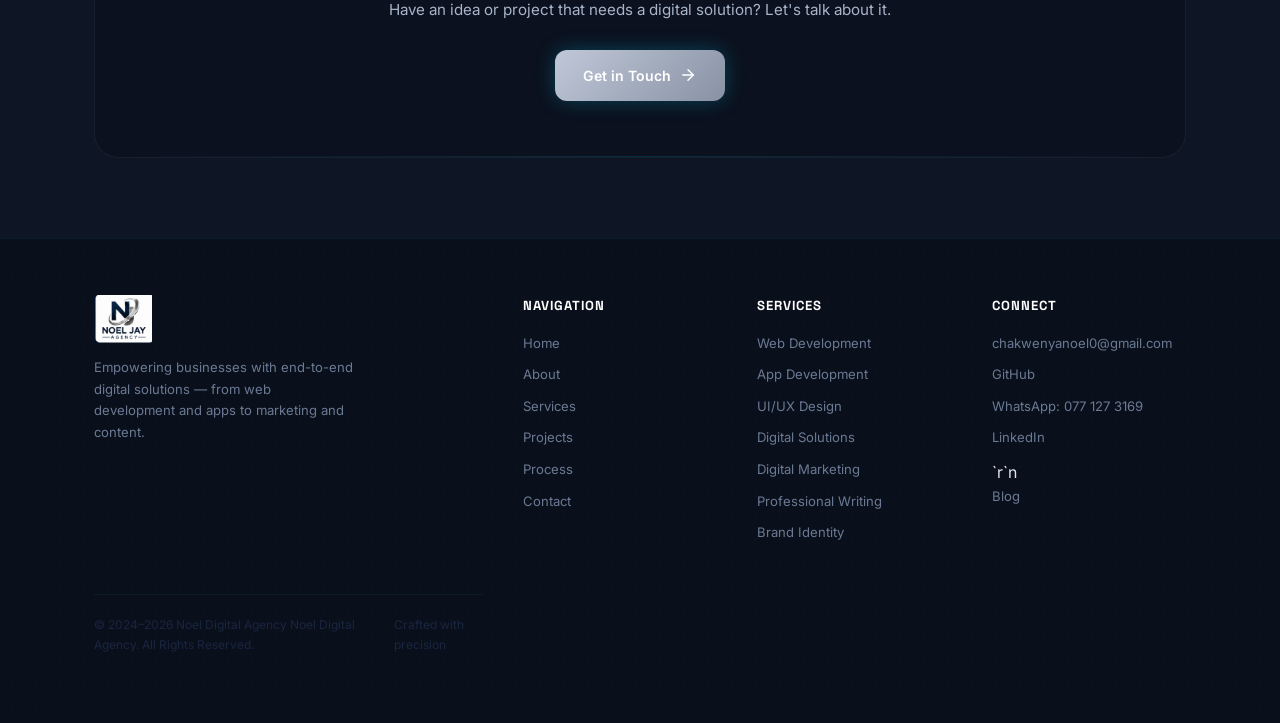
==== commit 9e58330e: "Add blog.html: formatted blog page so the RSS/Blog link opens real content (not raw XML); point foot" ====
--- a/index.html
+++ b/index.html
@@ -728,7 +728,7 @@
           <a href="mailto:chakwenyanoel0@gmail.com">chakwenyanoel0@gmail.com</a>
           <a href="https://github.com/noeljaywolf-create" target="_blank" rel="noopener noreferrer">GitHub</a>
           <a href="https://wa.me/263771273169" target="_blank" rel="noopener noreferrer">WhatsApp: 077 127 3169</a>
-          <a href="https://www.linkedin.com/in/noel-chakwenya" target="_blank" rel="noopener noreferrer">LinkedIn</a>`r`n          <a href="feed.xml">RSS Feed</a>
+          <a href="https://www.linkedin.com/in/noel-chakwenya" target="_blank" rel="noopener noreferrer">LinkedIn</a>`r`n          <a href="blog.html">Blog</a
         </div>
       </div>
       <div class="ft-bottom">
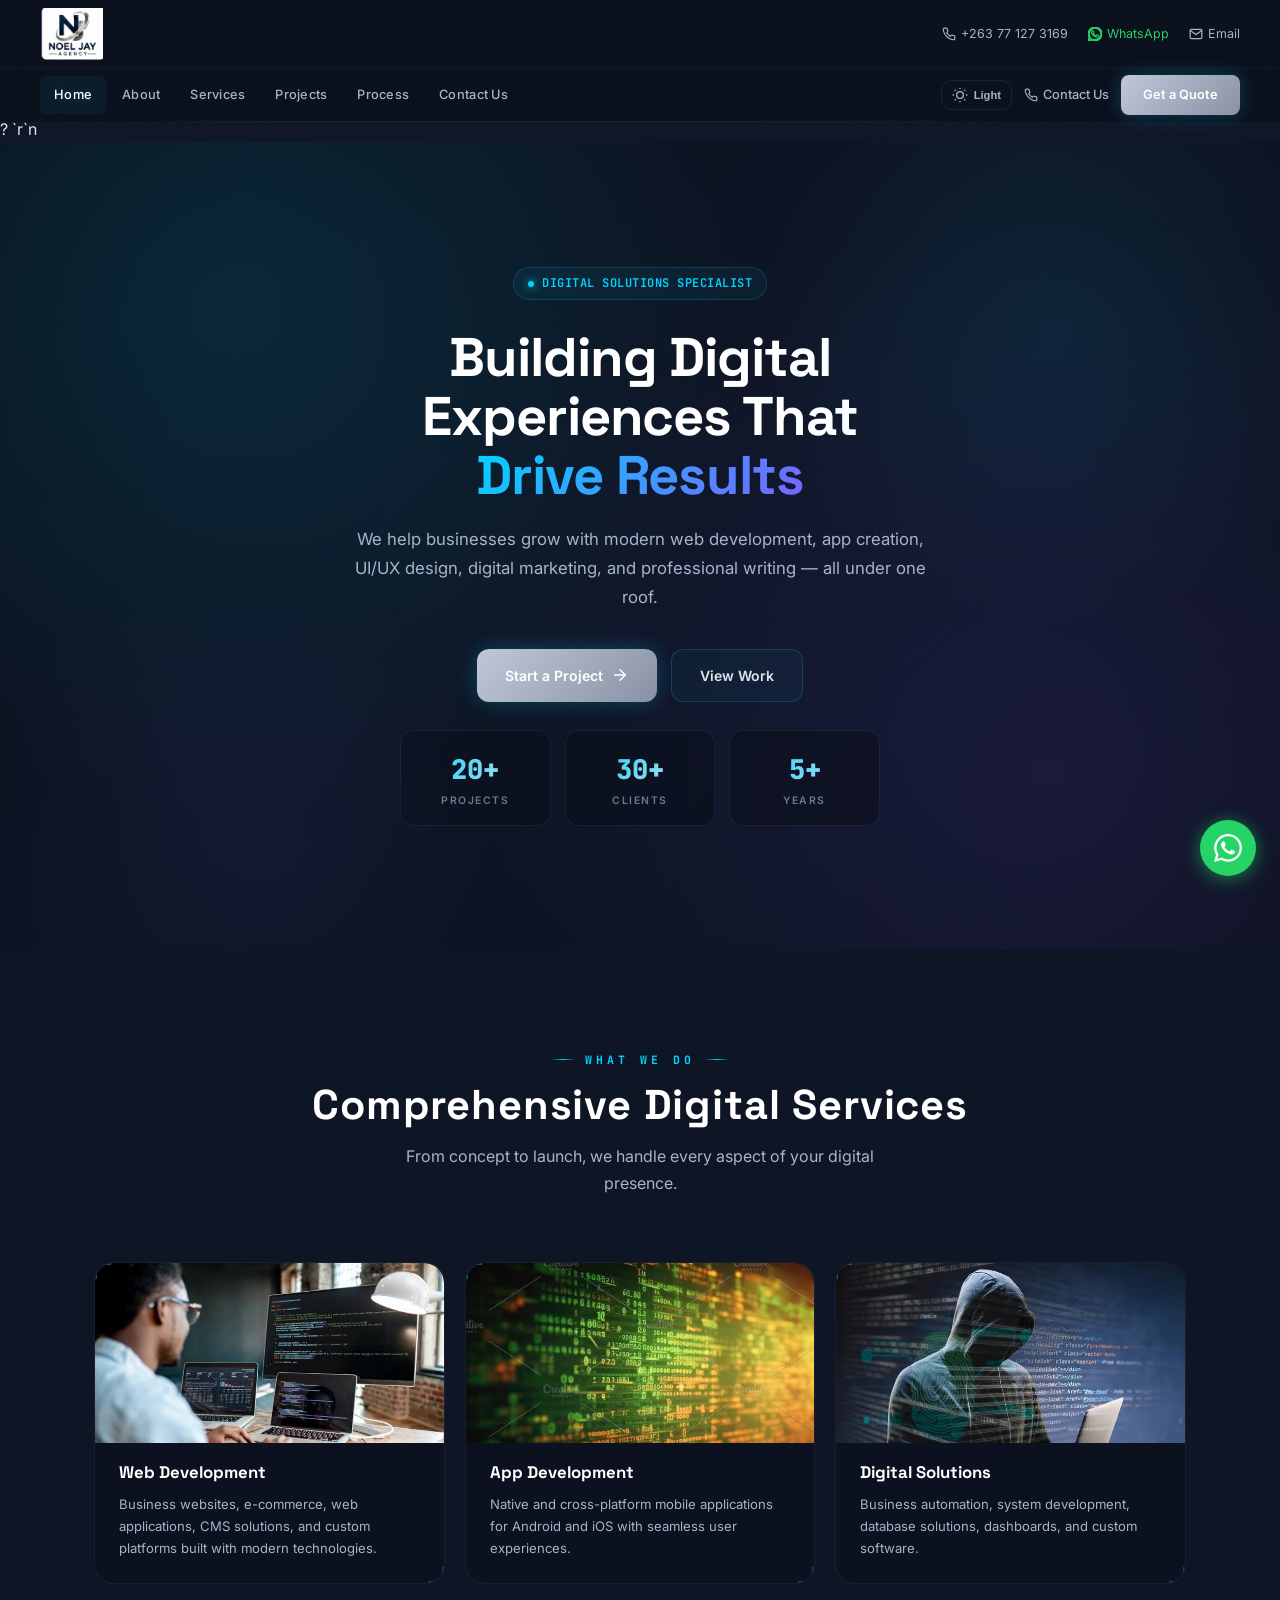
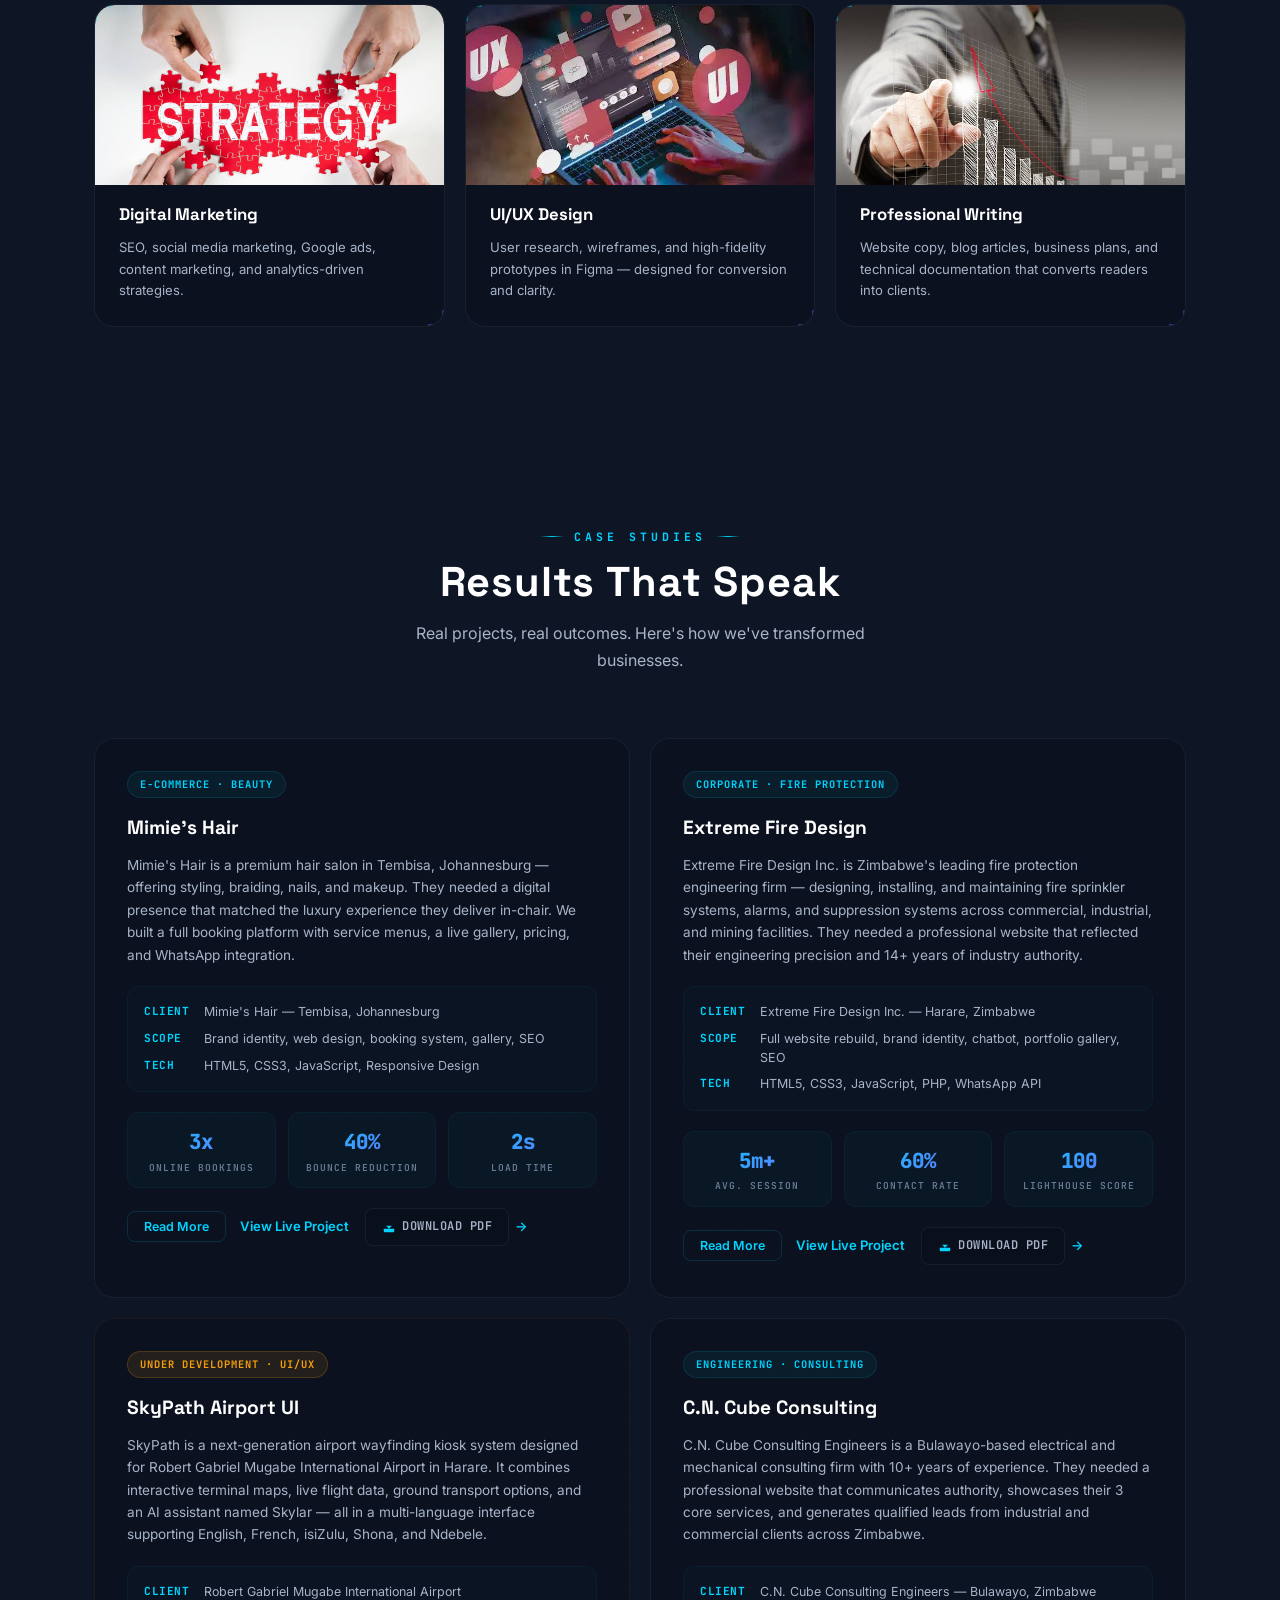
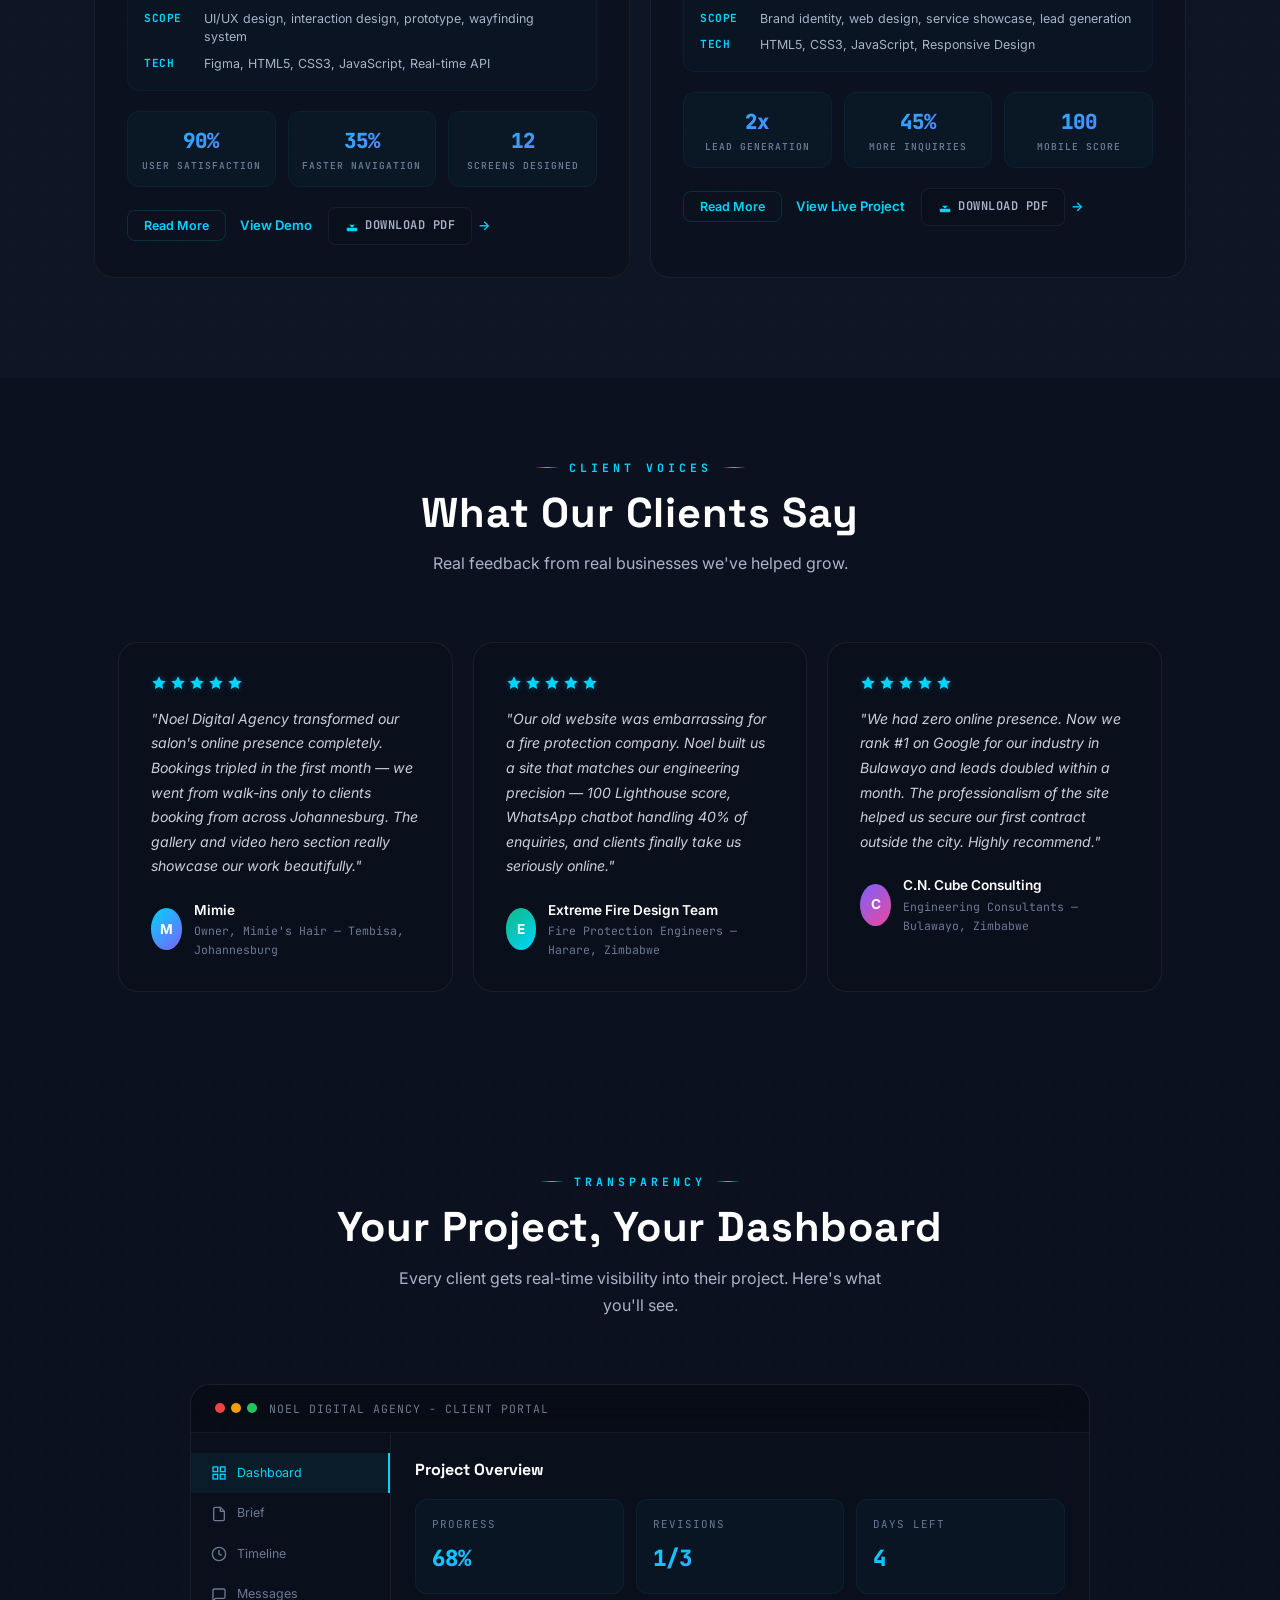
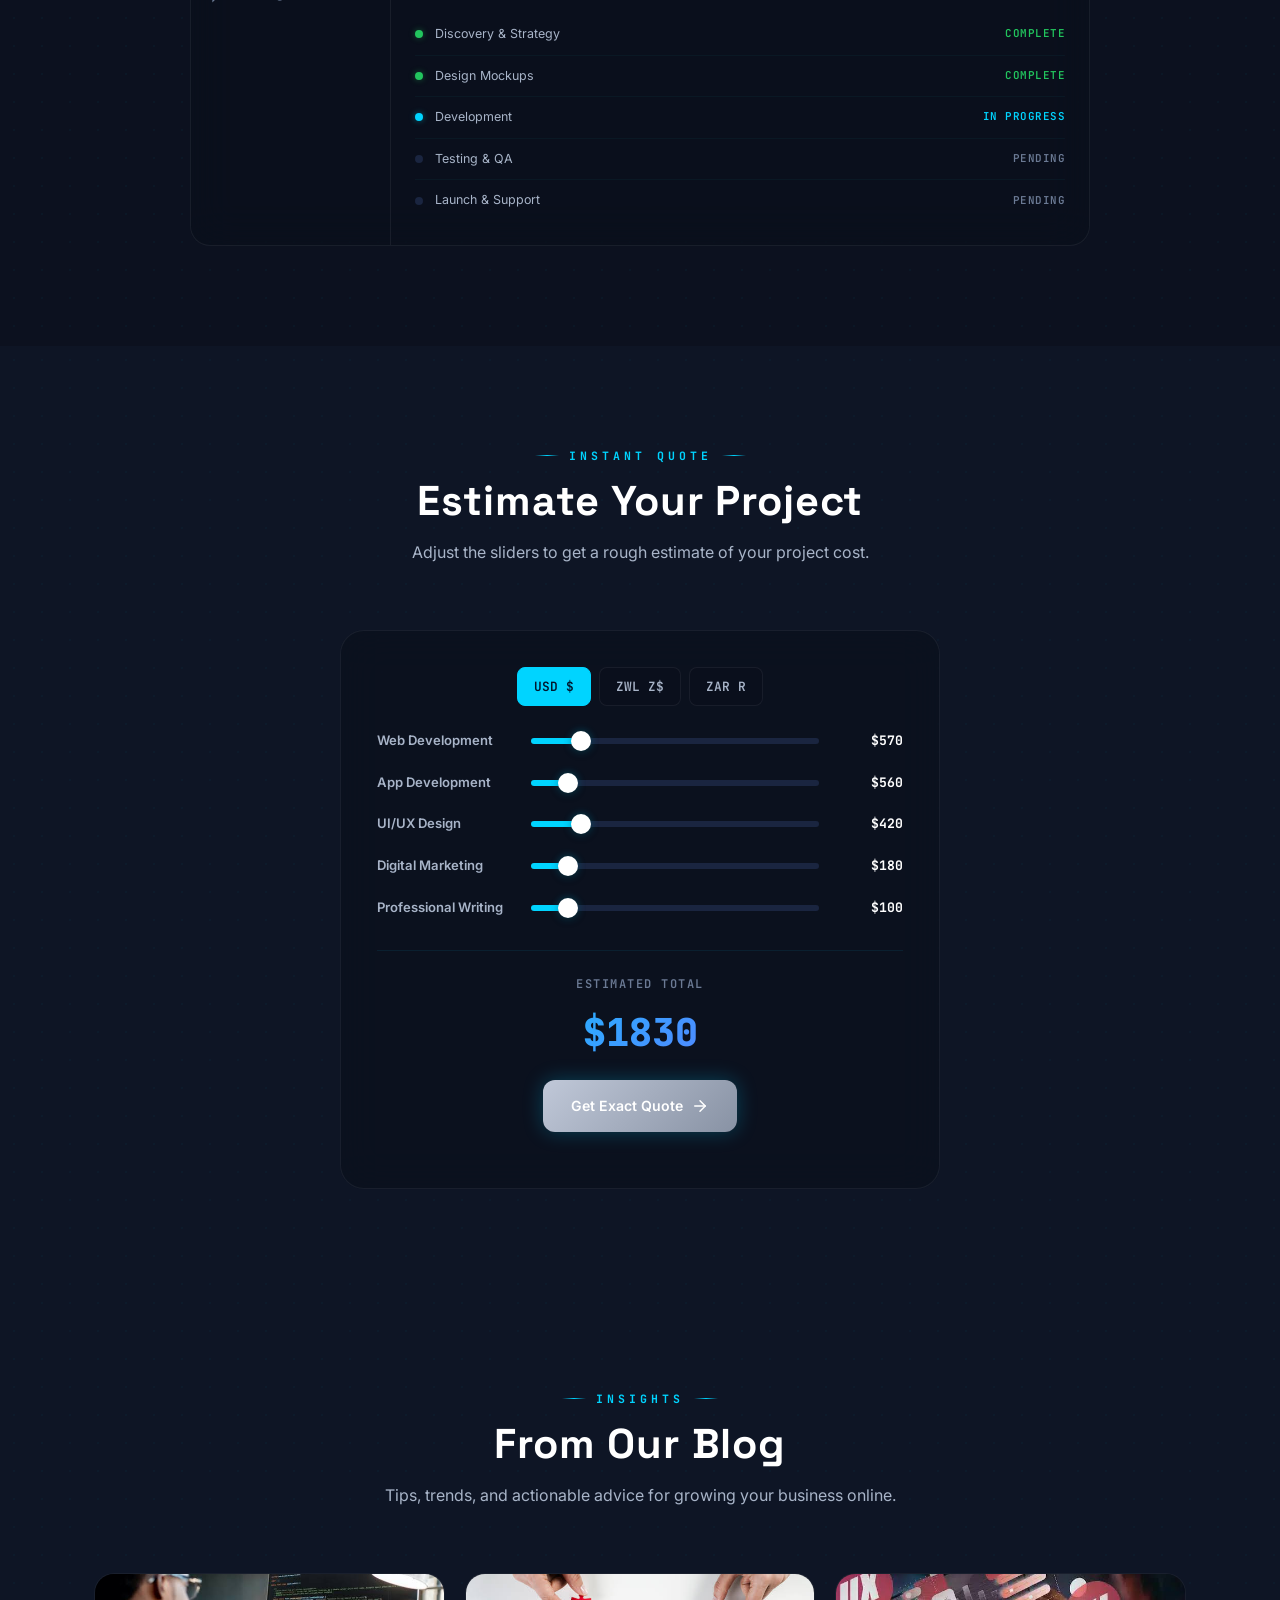
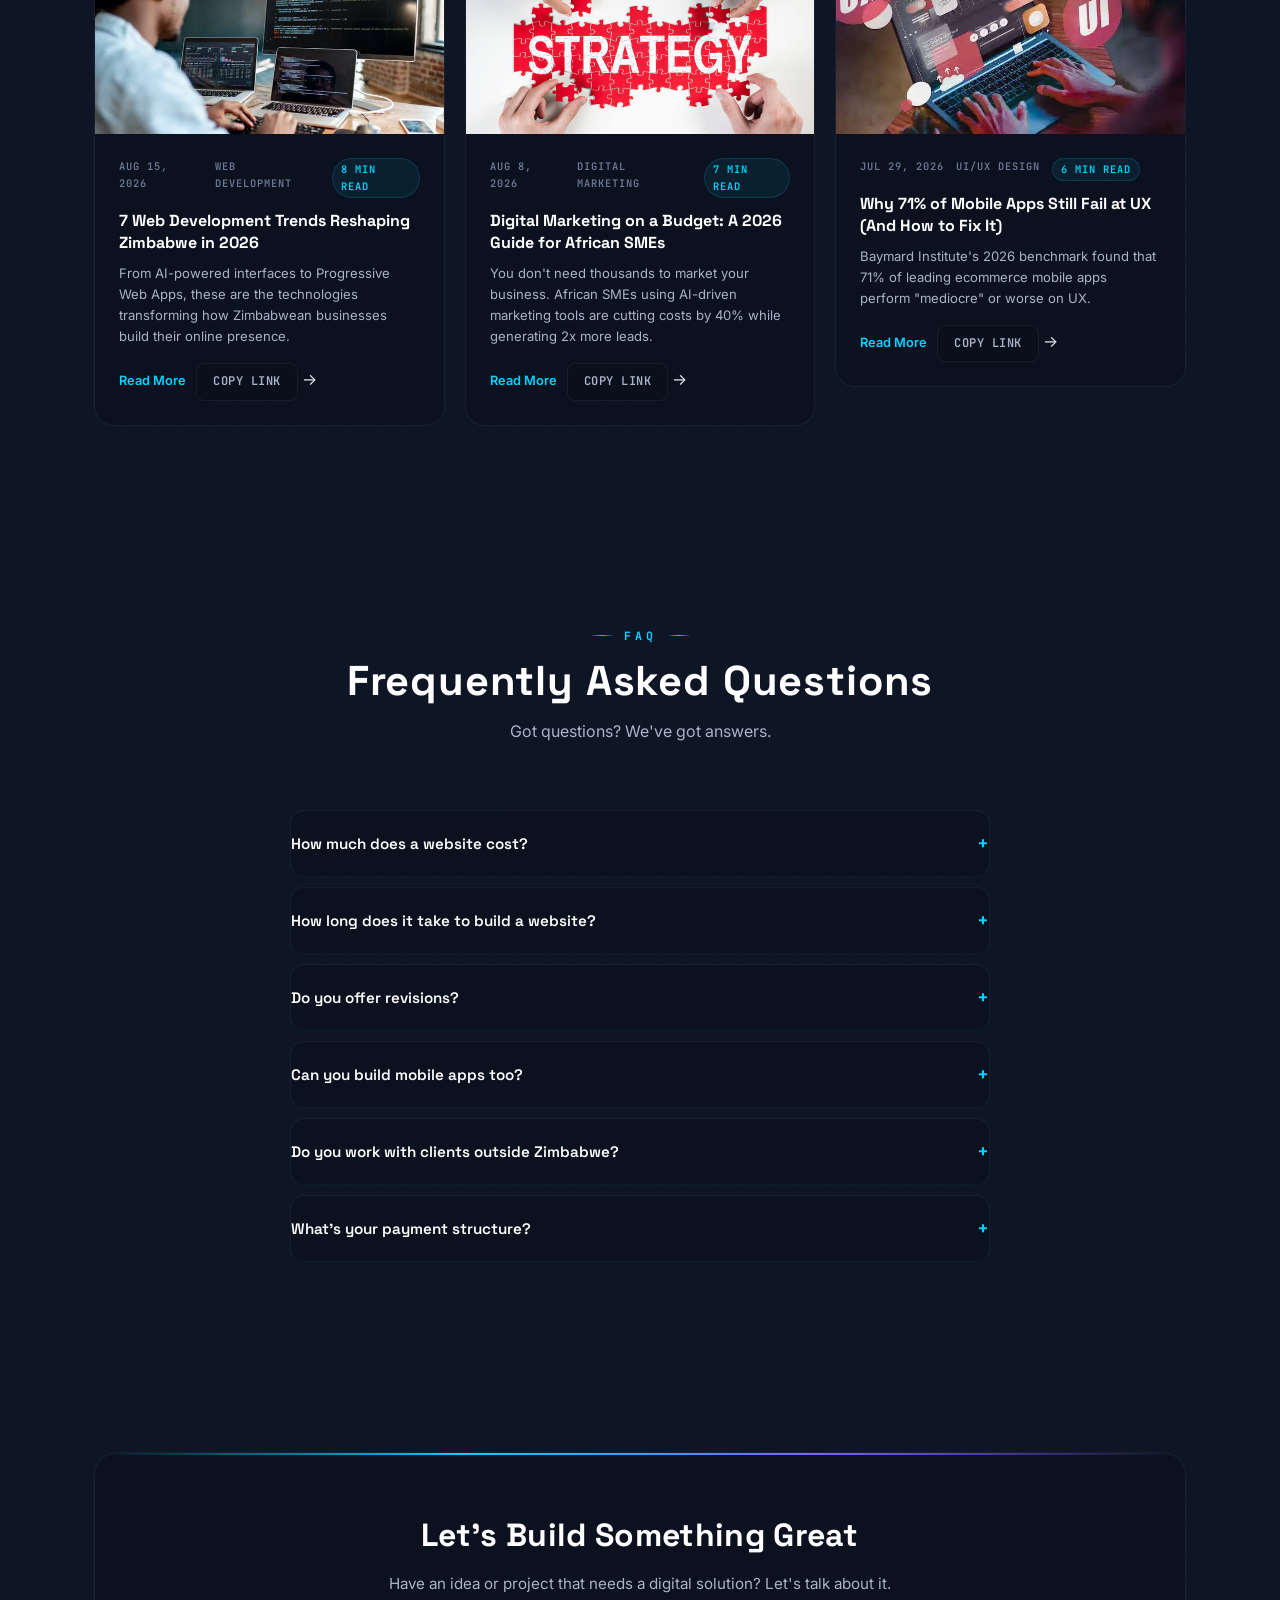
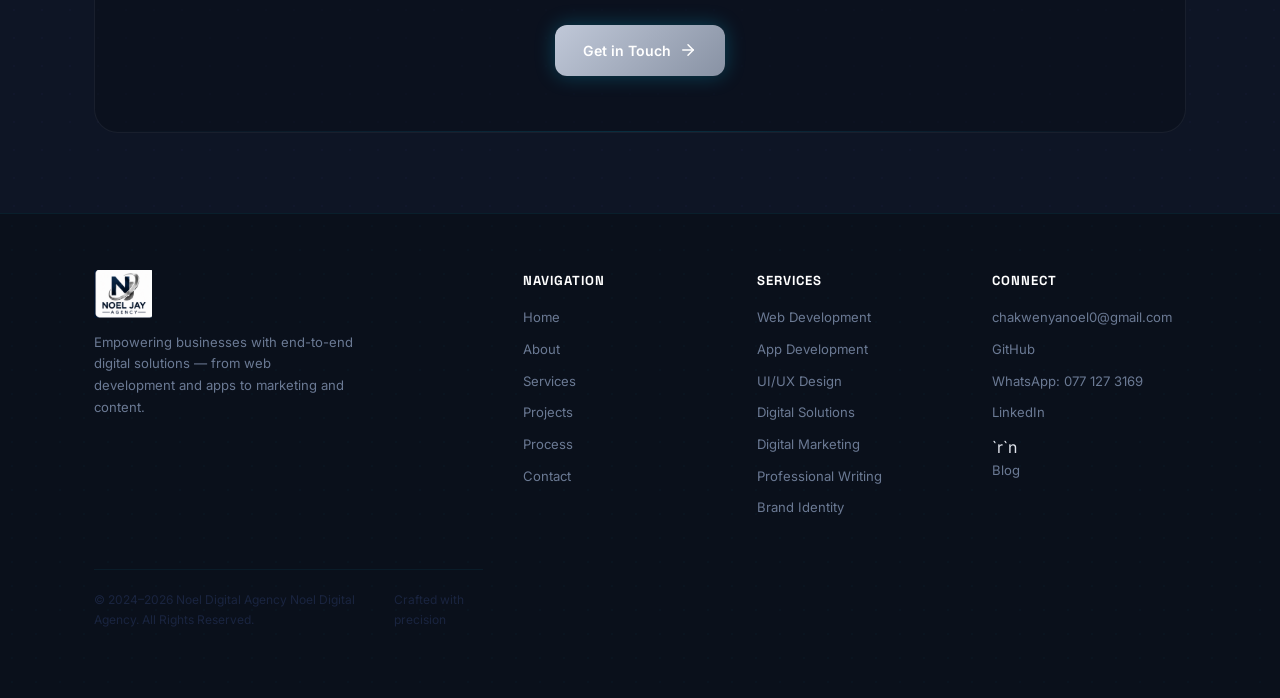
==== commit 9fbcecba: "Fix mojibake: re-decode CP1252-misread UTF-8 in index.html/about.html (titles, blog copy, command-pa" ====
--- a/index.html
+++ b/index.html
@@ -1,17 +1,17 @@
-﻿<!DOCTYPE html>
+﻿?<!DOCTYPE html>
 <html lang="en">
 <head>
   <meta charset="UTF-8">
   <meta name="viewport" content="width=device-width, initial-scale=1.0">
   <meta name="theme-color" content="#00162D">
   <meta name="color-scheme" content="dark">
-  <title>Noel Digital Agency â€“ Digital Solutions Specialist</title>
-  <meta name="description" content="Noel Digital Agency â€“ Professional web development, app creation, UI/UX design, digital marketing, and professional writing by Noel Chakwenya from Zimbabwe." />
+  <title>Noel Digital Agency – Digital Solutions Specialist</title>
+  <meta name="description" content="Noel Digital Agency – Professional web development, app creation, UI/UX design, digital marketing, and professional writing by Noel Chakwenya from Zimbabwe." />
   <link rel="icon" href="loggo.png" type="image/png">
   <link rel="icon" href="data:image/svg+xml,<svg xmlns='http://www.w3.org/2000/svg' viewBox='0 0 64 64'><rect width='64' height='64' rx='14' fill='%230A0F1A'/><text x='32' y='44' font-family='Arial,sans-serif' font-weight='bold' font-size='36' fill='%23C0C8D8' text-anchor='middle'>N</text></svg>" type="image/svg+xml">
   <meta property="og:type" content="website">
   <meta property="og:site_name" content="Noel Digital Agency">
-  <meta property="og:title" content="Noel Digital Agency â€“ Digital Solutions Specialist">
+  <meta property="og:title" content="Noel Digital Agency – Digital Solutions Specialist">
   <meta property="og:description" content="Professional web development, app creation, UI/UX design, digital marketing, and professional writing by Noel Chakwenya from Zimbabwe.">
   <meta property="og:image" content="loggo.png">
   <meta name="twitter:card" content="summary">
@@ -200,7 +200,7 @@
         <div class="svc-card">
           <img src="ui ux.jfif" alt="UI/UX Design" class="svc-img" loading="lazy" width="400" height="200">
           <h3>UI/UX Design</h3>
-          <p>User research, wireframes, and high-fidelity prototypes in Figma â€” designed for conversion and clarity.</p>
+          <p>User research, wireframes, and high-fidelity prototypes in Figma — designed for conversion and clarity.</p>
         </div>
         <div class="svc-card">
           <img src="bussines.jfif" alt="Professional Writing" class="svc-img" loading="lazy" width="400" height="200">
@@ -223,11 +223,11 @@
 
         <!-- Mimie's Hair -->
         <div class="case-card">
-          <div class="case-badge">E-Commerce Â· Beauty</div>
+          <div class="case-badge">E-Commerce · Beauty</div>
           <h3 class="case-title">Mimie's Hair</h3>
-          <p class="case-desc">Mimie's Hair is a premium hair salon in Tembisa, Johannesburg â€” offering styling, braiding, nails, and makeup. They needed a digital presence that matched the luxury experience they deliver in-chair. We built a full booking platform with service menus, a live gallery, pricing, and WhatsApp integration.</p>
+          <p class="case-desc">Mimie's Hair is a premium hair salon in Tembisa, Johannesburg — offering styling, braiding, nails, and makeup. They needed a digital presence that matched the luxury experience they deliver in-chair. We built a full booking platform with service menus, a live gallery, pricing, and WhatsApp integration.</p>
           <div class="case-details">
-            <div class="case-detail"><strong>Client</strong><span>Mimie's Hair â€” Tembisa, Johannesburg</span></div>
+            <div class="case-detail"><strong>Client</strong><span>Mimie's Hair — Tembisa, Johannesburg</span></div>
             <div class="case-detail"><strong>Scope</strong><span>Brand identity, web design, booking system, gallery, SEO</span></div>
             <div class="case-detail"><strong>Tech</strong><span>HTML5, CSS3, JavaScript, Responsive Design</span></div>
           </div>
@@ -247,21 +247,21 @@
           </div>
           <div class="case-results">
             <h4>The Results</h4>
-            <p>Online bookings increased 3x within the first month. The bounce rate dropped 40% thanks to the immersive gallery and video hero. Page load time stays under 2 seconds on mobile â€” critical for Tembisa's mobile-first audience.</p>
+            <p>Online bookings increased 3x within the first month. The bounce rate dropped 40% thanks to the immersive gallery and video hero. Page load time stays under 2 seconds on mobile — critical for Tembisa's mobile-first audience.</p>
           </div>
           </div>
           <button type="button" class="case-readmore" onclick="toggleCase(this)">Read More</button>
           <a href="https://noeljaywolf-create.github.io/mimies-hair/" target="_blank" rel="noopener noreferrer" class="case-link" style="margin-left:10px">View Live Project
-          <button type="button" class="case-pdf" onclick="downloadCasePDF(this)">Download PDF</button> â†’</a>
+          <button type="button" class="case-pdf" onclick="downloadCasePDF(this)">Download PDF</button> →</a>
         </div>
 
         <!-- Extreme Fire Design -->
         <div class="case-card">
-          <div class="case-badge">Corporate Â· Fire Protection</div>
+          <div class="case-badge">Corporate · Fire Protection</div>
           <h3 class="case-title">Extreme Fire Design</h3>
-          <p class="case-desc">Extreme Fire Design Inc. is Zimbabwe's leading fire protection engineering firm â€” designing, installing, and maintaining fire sprinkler systems, alarms, and suppression systems across commercial, industrial, and mining facilities. They needed a professional website that reflected their engineering precision and 14+ years of industry authority.</p>
+          <p class="case-desc">Extreme Fire Design Inc. is Zimbabwe's leading fire protection engineering firm — designing, installing, and maintaining fire sprinkler systems, alarms, and suppression systems across commercial, industrial, and mining facilities. They needed a professional website that reflected their engineering precision and 14+ years of industry authority.</p>
           <div class="case-details">
-            <div class="case-detail"><strong>Client</strong><span>Extreme Fire Design Inc. â€” Harare, Zimbabwe</span></div>
+            <div class="case-detail"><strong>Client</strong><span>Extreme Fire Design Inc. — Harare, Zimbabwe</span></div>
             <div class="case-detail"><strong>Scope</strong><span>Full website rebuild, brand identity, chatbot, portfolio gallery, SEO</span></div>
             <div class="case-detail"><strong>Tech</strong><span>HTML5, CSS3, JavaScript, PHP, WhatsApp API</span></div>
           </div>
@@ -286,14 +286,14 @@
           </div>
           <button type="button" class="case-readmore" onclick="toggleCase(this)">Read More</button>
           <a href="https://noeljaywolf-create.github.io/extremefire-design/" target="_blank" rel="noopener noreferrer" class="case-link" style="margin-left:10px">View Live Project
-          <button type="button" class="case-pdf" onclick="downloadCasePDF(this)">Download PDF</button> â†’</a>
+          <button type="button" class="case-pdf" onclick="downloadCasePDF(this)">Download PDF</button> →</a>
         </div>
 
         <!-- SkyPath Airport UI -->
         <div class="case-card case-card-dev">
-          <div class="case-badge case-badge-dev">Under Development Â· UI/UX</div>
+          <div class="case-badge case-badge-dev">Under Development · UI/UX</div>
           <h3 class="case-title">SkyPath Airport UI</h3>
-          <p class="case-desc">SkyPath is a next-generation airport wayfinding kiosk system designed for Robert Gabriel Mugabe International Airport in Harare. It combines interactive terminal maps, live flight data, ground transport options, and an AI assistant named Skylar â€” all in a multi-language interface supporting English, French, isiZulu, Shona, and Ndebele.</p>
+          <p class="case-desc">SkyPath is a next-generation airport wayfinding kiosk system designed for Robert Gabriel Mugabe International Airport in Harare. It combines interactive terminal maps, live flight data, ground transport options, and an AI assistant named Skylar — all in a multi-language interface supporting English, French, isiZulu, Shona, and Ndebele.</p>
           <div class="case-details">
             <div class="case-detail"><strong>Client</strong><span>Robert Gabriel Mugabe International Airport</span></div>
             <div class="case-detail"><strong>Scope</strong><span>UI/UX design, interaction design, prototype, wayfinding system</span></div>
@@ -307,7 +307,7 @@
           <div class="case-extra">
           <div class="case-challenge">
             <h4>The Challenge</h4>
-            <p>Passengers at Harare International Airport struggle with navigation â€” confusing signage, language barriers (5 official languages), and no real-time flight information at gate level. Gate changes cause missed flights and passenger frustration. No system exists to dynamically re-route passengers when disruptions occur.</p>
+            <p>Passengers at Harare International Airport struggle with navigation — confusing signage, language barriers (5 official languages), and no real-time flight information at gate level. Gate changes cause missed flights and passenger frustration. No system exists to dynamically re-route passengers when disruptions occur.</p>
           </div>
           <div class="case-solution">
             <h4>What We Built</h4>
@@ -315,21 +315,21 @@
           </div>
           <div class="case-results">
             <h4>The Results</h4>
-            <p>Prototype testing showed 90% user satisfaction and 35% faster gate navigation. The dynamic gate-change system re-routes passengers instantly. Multi-language support covers 95% of the airport's passenger demographics. Currently in development â€” full deployment planned for 2027.</p>
+            <p>Prototype testing showed 90% user satisfaction and 35% faster gate navigation. The dynamic gate-change system re-routes passengers instantly. Multi-language support covers 95% of the airport's passenger demographics. Currently in development — full deployment planned for 2027.</p>
           </div>
           </div>
           <button type="button" class="case-readmore" onclick="toggleCase(this)">Read More</button>
           <a href="https://noeljaywolf-create.github.io/airport-ui/" target="_blank" rel="noopener noreferrer" class="case-link" style="margin-left:10px">View Demo
-          <button type="button" class="case-pdf" onclick="downloadCasePDF(this)">Download PDF</button> â†’</a>
+          <button type="button" class="case-pdf" onclick="downloadCasePDF(this)">Download PDF</button> →</a>
         </div>
 
         <!-- C.N. Cube Consulting -->
         <div class="case-card">
-          <div class="case-badge">Engineering Â· Consulting</div>
+          <div class="case-badge">Engineering · Consulting</div>
           <h3 class="case-title">C.N. Cube Consulting</h3>
           <p class="case-desc">C.N. Cube Consulting Engineers is a Bulawayo-based electrical and mechanical consulting firm with 10+ years of experience. They needed a professional website that communicates authority, showcases their 3 core services, and generates qualified leads from industrial and commercial clients across Zimbabwe.</p>
           <div class="case-details">
-            <div class="case-detail"><strong>Client</strong><span>C.N. Cube Consulting Engineers â€” Bulawayo, Zimbabwe</span></div>
+            <div class="case-detail"><strong>Client</strong><span>C.N. Cube Consulting Engineers — Bulawayo, Zimbabwe</span></div>
             <div class="case-detail"><strong>Scope</strong><span>Brand identity, web design, service showcase, lead generation</span></div>
             <div class="case-detail"><strong>Tech</strong><span>HTML5, CSS3, JavaScript, Responsive Design</span></div>
           </div>
@@ -341,7 +341,7 @@
           <div class="case-extra">
           <div class="case-challenge">
             <h4>The Challenge</h4>
-            <p>C.N. Cube had no online presence. Potential clients â€” factories, commercial buildings, mining operations â€” couldn't find them online. All business came through referrals and word-of-mouth, limiting growth to Bulawayo alone.</p>
+            <p>C.N. Cube had no online presence. Potential clients — factories, commercial buildings, mining operations — couldn't find them online. All business came through referrals and word-of-mouth, limiting growth to Bulawayo alone.</p>
           </div>
           <div class="case-solution">
             <h4>What We Built</h4>
@@ -349,12 +349,12 @@
           </div>
           <div class="case-results">
             <h4>The Results</h4>
-            <p>Lead inquiries doubled within the first month. The site ranks #1 for "electrical consulting engineers Bulawayo" on Google. Mobile score hit 100 â€” critical since 80% of their traffic comes from mobile devices. The professional presence helped them secure their first contract outside Bulawayo.</p>
+            <p>Lead inquiries doubled within the first month. The site ranks #1 for "electrical consulting engineers Bulawayo" on Google. Mobile score hit 100 — critical since 80% of their traffic comes from mobile devices. The professional presence helped them secure their first contract outside Bulawayo.</p>
           </div>
           </div>
           <button type="button" class="case-readmore" onclick="toggleCase(this)">Read More</button>
           <a href="https://noeljaywolf-create.github.io/cn-cube-consulting/" target="_blank" rel="noopener noreferrer" class="case-link" style="margin-left:10px">View Live Project
-          <button type="button" class="case-pdf" onclick="downloadCasePDF(this)">Download PDF</button> â†’</a>
+          <button type="button" class="case-pdf" onclick="downloadCasePDF(this)">Download PDF</button> →</a>
         </div>
 
       </div>
@@ -372,18 +372,18 @@
       <div class="test-grid">
         <div class="test-card">
           <div class="test-stars"><svg viewBox="0 0 24 24"><path d="M12 2l3.09 6.26L22 9.27l-5 4.87 1.18 6.88L12 17.77l-6.18 3.25L7 14.14 2 9.27l6.91-1.01L12 2z"/></svg><svg viewBox="0 0 24 24"><path d="M12 2l3.09 6.26L22 9.27l-5 4.87 1.18 6.88L12 17.77l-6.18 3.25L7 14.14 2 9.27l6.91-1.01L12 2z"/></svg><svg viewBox="0 0 24 24"><path d="M12 2l3.09 6.26L22 9.27l-5 4.87 1.18 6.88L12 17.77l-6.18 3.25L7 14.14 2 9.27l6.91-1.01L12 2z"/></svg><svg viewBox="0 0 24 24"><path d="M12 2l3.09 6.26L22 9.27l-5 4.87 1.18 6.88L12 17.77l-6.18 3.25L7 14.14 2 9.27l6.91-1.01L12 2z"/></svg><svg viewBox="0 0 24 24"><path d="M12 2l3.09 6.26L22 9.27l-5 4.87 1.18 6.88L12 17.77l-6.18 3.25L7 14.14 2 9.27l6.91-1.01L12 2z"/></svg></div>
-          <blockquote>"Noel Digital Agency transformed our salon's online presence completely. Bookings tripled in the first month â€” we went from walk-ins only to clients booking from across Johannesburg. The gallery and video hero section really showcase our work beautifully."</blockquote>
+          <blockquote>"Noel Digital Agency transformed our salon's online presence completely. Bookings tripled in the first month — we went from walk-ins only to clients booking from across Johannesburg. The gallery and video hero section really showcase our work beautifully."</blockquote>
           <div class="test-author">
             <div class="test-avatar a1">M</div>
-            <div><div class="test-name">Mimie</div><div class="test-role">Owner, Mimie's Hair â€” Tembisa, Johannesburg</div></div>
+            <div><div class="test-name">Mimie</div><div class="test-role">Owner, Mimie's Hair — Tembisa, Johannesburg</div></div>
           </div>
         </div>
         <div class="test-card">
           <div class="test-stars"><svg viewBox="0 0 24 24"><path d="M12 2l3.09 6.26L22 9.27l-5 4.87 1.18 6.88L12 17.77l-6.18 3.25L7 14.14 2 9.27l6.91-1.01L12 2z"/></svg><svg viewBox="0 0 24 24"><path d="M12 2l3.09 6.26L22 9.27l-5 4.87 1.18 6.88L12 17.77l-6.18 3.25L7 14.14 2 9.27l6.91-1.01L12 2z"/></svg><svg viewBox="0 0 24 24"><path d="M12 2l3.09 6.26L22 9.27l-5 4.87 1.18 6.88L12 17.77l-6.18 3.25L7 14.14 2 9.27l6.91-1.01L12 2z"/></svg><svg viewBox="0 0 24 24"><path d="M12 2l3.09 6.26L22 9.27l-5 4.87 1.18 6.88L12 17.77l-6.18 3.25L7 14.14 2 9.27l6.91-1.01L12 2z"/></svg><svg viewBox="0 0 24 24"><path d="M12 2l3.09 6.26L22 9.27l-5 4.87 1.18 6.88L12 17.77l-6.18 3.25L7 14.14 2 9.27l6.91-1.01L12 2z"/></svg></div>
-          <blockquote>"Our old website was embarrassing for a fire protection company. Noel built us a site that matches our engineering precision â€” 100 Lighthouse score, WhatsApp chatbot handling 40% of enquiries, and clients finally take us seriously online."</blockquote>
+          <blockquote>"Our old website was embarrassing for a fire protection company. Noel built us a site that matches our engineering precision — 100 Lighthouse score, WhatsApp chatbot handling 40% of enquiries, and clients finally take us seriously online."</blockquote>
           <div class="test-author">
             <div class="test-avatar a2">E</div>
-            <div><div class="test-name">Extreme Fire Design Team</div><div class="test-role">Fire Protection Engineers â€” Harare, Zimbabwe</div></div>
+            <div><div class="test-name">Extreme Fire Design Team</div><div class="test-role">Fire Protection Engineers — Harare, Zimbabwe</div></div>
           </div>
         </div>
         <div class="test-card">
@@ -391,7 +391,7 @@
           <blockquote>"We had zero online presence. Now we rank #1 on Google for our industry in Bulawayo and leads doubled within a month. The professionalism of the site helped us secure our first contract outside the city. Highly recommend."</blockquote>
           <div class="test-author">
             <div class="test-avatar a3">C</div>
-            <div><div class="test-name">C.N. Cube Consulting</div><div class="test-role">Engineering Consultants â€” Bulawayo, Zimbabwe</div></div>
+            <div><div class="test-name">C.N. Cube Consulting</div><div class="test-role">Engineering Consultants — Bulawayo, Zimbabwe</div></div>
           </div>
         </div>
       </div>
@@ -551,22 +551,22 @@
                 <li><a href="#trend-7">Zero-Code Tools Are Complementary</a></li>
               </ol>
             </nav>            <h4 id="trend-1">1. Progressive Web Apps (PWAs) Are Replacing Native Apps</h4>
-              <p>Google's 2026 Web Development State report confirms PWAs now account for a significant share of new web projects, particularly in bandwidth-constrained markets. For Zimbabwean businesses, PWAs eliminate app store dependency — users install directly from the browser, access content offline, and use far less data. Expect offline-capable product catalogs, booking systems, and service portals to become the standard rather than the exception.</p>
+              <p>Google's 2026 Web Development State report confirms PWAs now account for a significant share of new web projects, particularly in bandwidth-constrained markets. For Zimbabwean businesses, PWAs eliminate app store dependency – users install directly from the browser, access content offline, and use far less data. Expect offline-capable product catalogs, booking systems, and service portals to become the standard rather than the exception.</p>
               <h4 id="trend-2">2. AI Integration Is No Longer Optional</h4>
               <p>A Wix-commissioned Forbes study reveals 88% of global businesses already use AI for daily tasks, and the web development space is following suit. Tools like GitHub Copilot, Cursor, and open-source LLMs mean developers ship faster, while businesses embed AI chatbots and personalized content engines into their sites. Webflow reports that AI is "completely reshaping" how websites are designed and maintained in 2026.</p>
               <h4 id="trend-3">3. Composable Architecture Is Taking Over</h4>
-              <p>Headless CMS platforms and API-first design let businesses assemble their tech stack from modular components. Instead of one monolithic system, you pick the best tool for each function — a separate checkout, a separate CMS, a separate search engine. This flexibility matters in Zimbabwe where infrastructure demands change fast and businesses need to swap components without rebuilding everything.</p>
+              <p>Headless CMS platforms and API-first design let businesses assemble their tech stack from modular components. Instead of one monolithic system, you pick the best tool for each function – a separate checkout, a separate CMS, a separate search engine. This flexibility matters in Zimbabwe where infrastructure demands change fast and businesses need to swap components without rebuilding everything.</p>
               <h4 id="trend-4">4. JavaScript Frameworks Are Shifting</h4>
               <p>Stack Overflow's 2026 Developer Survey shows Svelte at 20.08% usage, narrowing the gap with Angular (20.47%), while React remains dominant. For local projects, this means more lightweight, performant options that load quickly on the slower connections common in Harare and beyond.</p>
               <h4 id="trend-5">5. Voice Search Is Reshaping SEO</h4>
               <p>Voice-optimized sites are capturing traffic that traditional text-based SEO misses entirely. With smartphone adoption accelerating across Africa, conversational queries like "where can I buy building materials near me" are becoming the norm. Structured data markup and FAQ pages are now essential for visibility.</p>
               <h4 id="trend-6">6. Security-First Development Is Mandatory</h4>
-              <p>With cyber threats rising across Africa, "secure by default" is becoming a development standard. HTTPS enforcement, CSP headers, input sanitization, and regular dependency audits aren't nice-to-haves — they're baseline requirements. Clients increasingly ask about security posture before signing contracts.</p>
+              <p>With cyber threats rising across Africa, "secure by default" is becoming a development standard. HTTPS enforcement, CSP headers, input sanitization, and regular dependency audits aren't nice-to-haves – they're baseline requirements. Clients increasingly ask about security posture before signing contracts.</p>
               <h4 id="trend-7">7. Zero-Code Tools Are Complementary, Not Competitive</h4>
               <p>Webflow, Framer, and Bubble are empowering non-developers to build professional sites. But they hit walls on complex business logic, performance optimization, and unique brand experiences. The smart play is using no-code for rapid prototyping and custom development for the pieces that actually differentiate your business.</p>
               <p class="blog-cta">Ready to future-proof your website? <a href="contact.html">Get in touch</a> and we'll build something that stays ahead of the curve.</p>
             </div>
-            <button type="button" class="blog-read" onclick="toggleBlog(event, this)">Read More<button type="button" class="blog-copy" onclick="copyArticleLink(this)">Copy Link</button> â†’</button>
+            <button type="button" class="blog-read" onclick="toggleBlog(event, this)">Read More<button type="button" class="blog-copy" onclick="copyArticleLink(this)">Copy Link</button> →</button>
           </div>
         </article>
 
@@ -593,18 +593,18 @@
               <h4 id="tip-2">2. WhatsApp Marketing Remains Africa's #1 Channel</h4>
               <p>In Zimbabwe and across the continent, WhatsApp is the internet for most people. WhatsApp Business API (free for small businesses) lets you send product catalogs, automated responses, and broadcast updates. Conversion rates from WhatsApp messages are 3-5x higher than email in the African market. CreAisons' 2026 trends report confirms WhatsApp as the dominant customer engagement channel across the continent.</p>
               <h4 id="tip-3">3. Google Business Profiles Drive Local Discovery</h4>
-              <p>Claiming and optimizing your Google Business Profile remains the single highest-ROI marketing action for businesses with a physical location. It puts you on Google Maps, shows your hours, and lets customers leave reviews — all free. Businesses with optimized profiles get 7x more clicks. Ensure your profile has current photos, updated hours, and active review responses.</p>
+              <p>Claiming and optimizing your Google Business Profile remains the single highest-ROI marketing action for businesses with a physical location. It puts you on Google Maps, shows your hours, and lets customers leave reviews – all free. Businesses with optimized profiles get 7x more clicks. Ensure your profile has current photos, updated hours, and active review responses.</p>
               <h4 id="tip-4">4. Short-Form Video Dominates Attention</h4>
               <p>TikTok, Instagram Reels, and YouTube Shorts remain the most consumed content formats in 2026. A smartphone and good lighting are enough equipment. Behind-the-scenes content, product demos, and customer testimonials perform best. One viral video can generate more leads than months of paid advertising. Repurpose a single video across all three platforms for maximum reach.</p>
               <h4 id="tip-5">5. Micro-Influencers Deliver Better ROI Than Big Names</h4>
               <p>Micro-influencers (1,000-10,000 followers) consistently deliver higher engagement rates than celebrities and charge a fraction. In Zimbabwe, local influencers with 5K followers might charge $20-50 per post but deliver more targeted, trustworthy reach than a $500 Facebook ad campaign. Partner with 3-5 micro-influencers in your niche rather than spending everything on one large account.</p>
               <h4 id="tip-6">6. Email Marketing Returns $36 for Every $1 Spent</h4>
-              <p>Build an email list from day one using a simple sign-up form. Send weekly value-packed newsletters — not just promotions. Free tiers of Mailchimp and Brevo support up to 500 contacts. Segment your list by customer behavior (first-time buyers, repeat customers, inactive subscribers) for higher open and click rates.</p>
+              <p>Build an email list from day one using a simple sign-up form. Send weekly value-packed newsletters – not just promotions. Free tiers of Mailchimp and Brevo support up to 500 contacts. Segment your list by customer behavior (first-time buyers, repeat customers, inactive subscribers) for higher open and click rates.</p>
               <h4 id="tip-7">7. Track Everything with Free Analytics</h4>
               <p>Google Analytics 4 is free and powerful. Set up conversion tracking for form submissions, phone calls, and purchases. Without data, you're guessing. With data, you're optimizing. Most SMEs see a 25% improvement in ad performance within the first month of proper tracking. Connect GA4 to Google Ads for full-funnel visibility.</p>
-              <p class="blog-cta">Want us to build your marketing strategy? <a href="contact.html">Let's talk</a> — we specialize in high-impact, low-budget campaigns.</p>
-            </div>
-            <button type="button" class="blog-read" onclick="toggleBlog(event, this)">Read More<button type="button" class="blog-copy" onclick="copyArticleLink(this)">Copy Link</button> â†’</button>
+              <p class="blog-cta">Want us to build your marketing strategy? <a href="contact.html">Let's talk</a> – we specialize in high-impact, low-budget campaigns.</p>
+            </div>
+            <button type="button" class="blog-read" onclick="toggleBlog(event, this)">Read More<button type="button" class="blog-copy" onclick="copyArticleLink(this)">Copy Link</button> →</button>
           </div>
         </article>
 
@@ -629,7 +629,7 @@
               <h4 id="ux-1">1. Reduce Onboarding to Under 30 Seconds</h4>
               <p>Every additional step in your onboarding flow costs you roughly 20% of users. The best-performing apps let users explore immediately with a single "Get Started" tap, deferring account creation until after users have experienced the app's value. Apps that delay registration see up to 3x higher completion rates. In markets like Zimbabwe where device storage and patience are limited, getting to value fast is critical.</p>
               <h4 id="ux-2">2. Design for One-Handed Thumb Navigation</h4>
-              <p>Over 75% of mobile interactions happen with one hand. Critical navigation elements should be placed within the "thumb zone" — the bottom third of the screen. Top-mounted menus and tiny corner buttons are UX killers. Bottom navigation bars with 4-5 maximum icons have become the standard pattern for a reason: they work.</p>
+              <p>Over 75% of mobile interactions happen with one hand. Critical navigation elements should be placed within the "thumb zone" – the bottom third of the screen. Top-mounted menus and tiny corner buttons are UX killers. Bottom navigation bars with 4-5 maximum icons have become the standard pattern for a reason: they work.</p>
               <h4 id="ux-3">3. Search Must Include Autocomplete and Smart Filters</h4>
               <p>Users who use search are 2-3x more likely to convert, but only when search actually works well. Provide autocomplete suggestions, typo tolerance, and faceted filters. Roughly half of all users abandon apps where search returns irrelevant results. Investing in search quality has a direct, measurable impact on revenue.</p>
               <h4 id="ux-4">4. Streamline Checkout to Three Taps or Fewer</h4>
@@ -638,7 +638,7 @@
               <p>A single second of delay in load time reduces conversions by approximately 7%. Users expect pages to load in under 2 seconds. Compress images, lazy-load non-critical content, and use CDN hosting. In African markets where data costs matter and connections vary, performance optimization earns genuine user loyalty.</p>
               <p class="blog-cta">Need a mobile app that actually converts? <a href="contact.html">We build apps</a> with UX as the foundation, not an afterthought.</p>
             </div>
-            <button type="button" class="blog-read" onclick="toggleBlog(event, this)">Read More<button type="button" class="blog-copy" onclick="copyArticleLink(this)">Copy Link</button> â†’</button>
+            <button type="button" class="blog-read" onclick="toggleBlog(event, this)">Read More<button type="button" class="blog-copy" onclick="copyArticleLink(this)">Copy Link</button> →</button>
           </div>
         </article>
 
@@ -761,7 +761,7 @@
       <div class="blog-modal-body" id="blogModalBody"></div>
       <div class="blog-modal-footer">
         <span>Written by <strong>Noel Digital Agency</strong></span>
-        <a href="#blog" class="btn btn-s" data-close="modal">â† Back to Blog</a>
+        <a href="#blog" class="btn btn-s" data-close="modal">← Back to Blog</a>
       </div>
     </div>
   </div>
@@ -846,11 +846,11 @@
       if (isOpen) {
         content.style.maxHeight = '0px';
         content.style.opacity = '0';
-        btn.textContent = 'Read More â†’';
+        btn.textContent = 'Read More →';
       } else {
         content.style.maxHeight = content.scrollHeight + 'px';
         content.style.opacity = '1';
-        btn.textContent = 'Show Less â†‘';
+        btn.textContent = 'Show Less ↑';
       }
     }
 
@@ -1076,9 +1076,9 @@
     <div class="cmd-header">
       <svg class="cmd-icon" viewBox="0 0 24 24" width="18" height="18"><circle cx="11" cy="11" r="7"/><line x1="16" y1="16" x2="21" y2="21"/></svg>
       <input type="text" id="cmd-input" class="cmd-input" placeholder="Search pages, services, projects..." autocomplete="off" spellcheck="false" autocapitalize="off">
-      <kbd class="cmd-shortcut">⌘K</kbd>
-    </div>
-    <div class="cmd-hint">Type to search · ↑↓ navigate · ⏎ open · Esc close</div>
+      <kbd class="cmd-shortcut">?K</kbd>
+    </div>
+    <div class="cmd-hint">Type to search &middot; navigate with arrows &middot; open with Enter &middot; Esc to close</div>
     <div id="cmd-results" class="cmd-results"></div>
     <div id="cmd-empty" class="cmd-empty hidden">No results for "<span></span>"</div>
     <div class="cmd-footer">
@@ -1205,7 +1205,7 @@
 
   // Keyboard handlers
   document.addEventListener('keydown', function(e) {
-    // Open with ⌘K or Ctrl+K
+    // Open with ?K or Ctrl+K
     if ((e.metaKey || e.ctrlKey) && e.key.toLowerCase() === 'k') {
       e.preventDefault();
       if (palette.classList.contains('open')) {
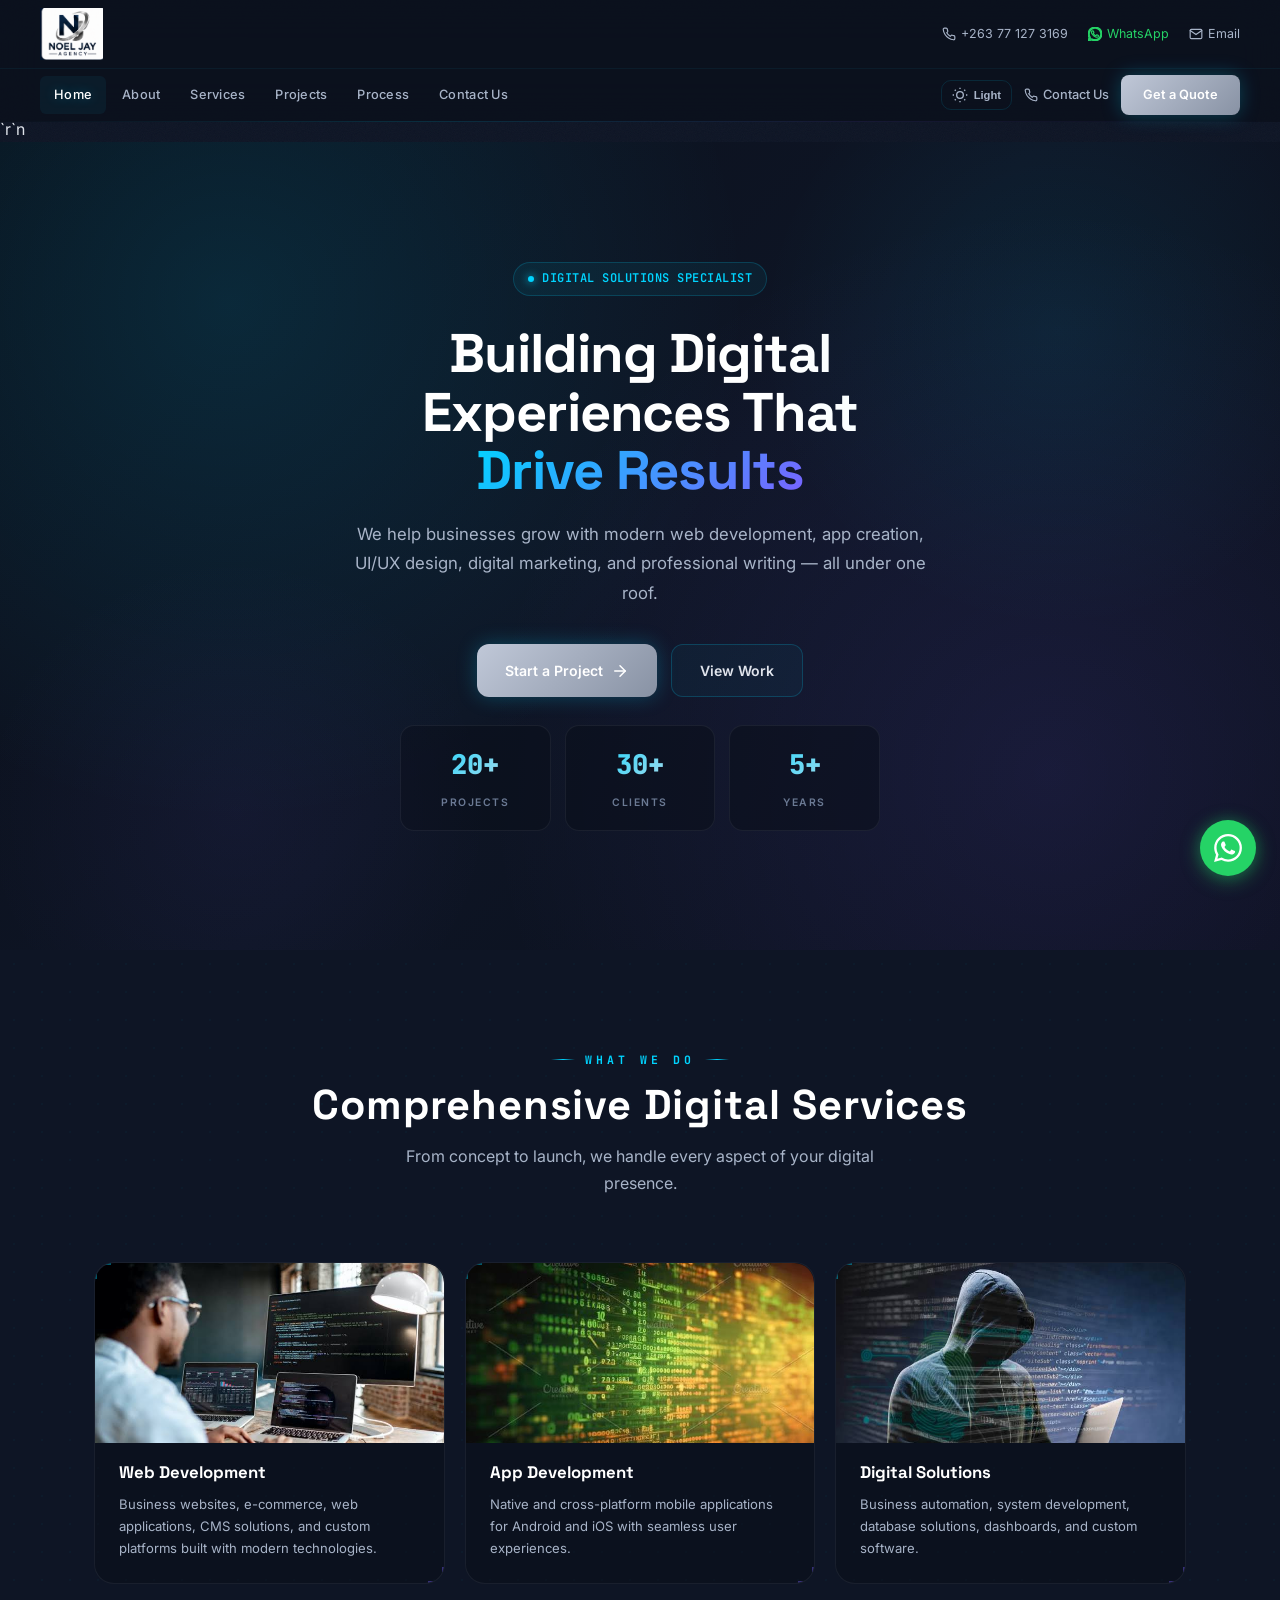
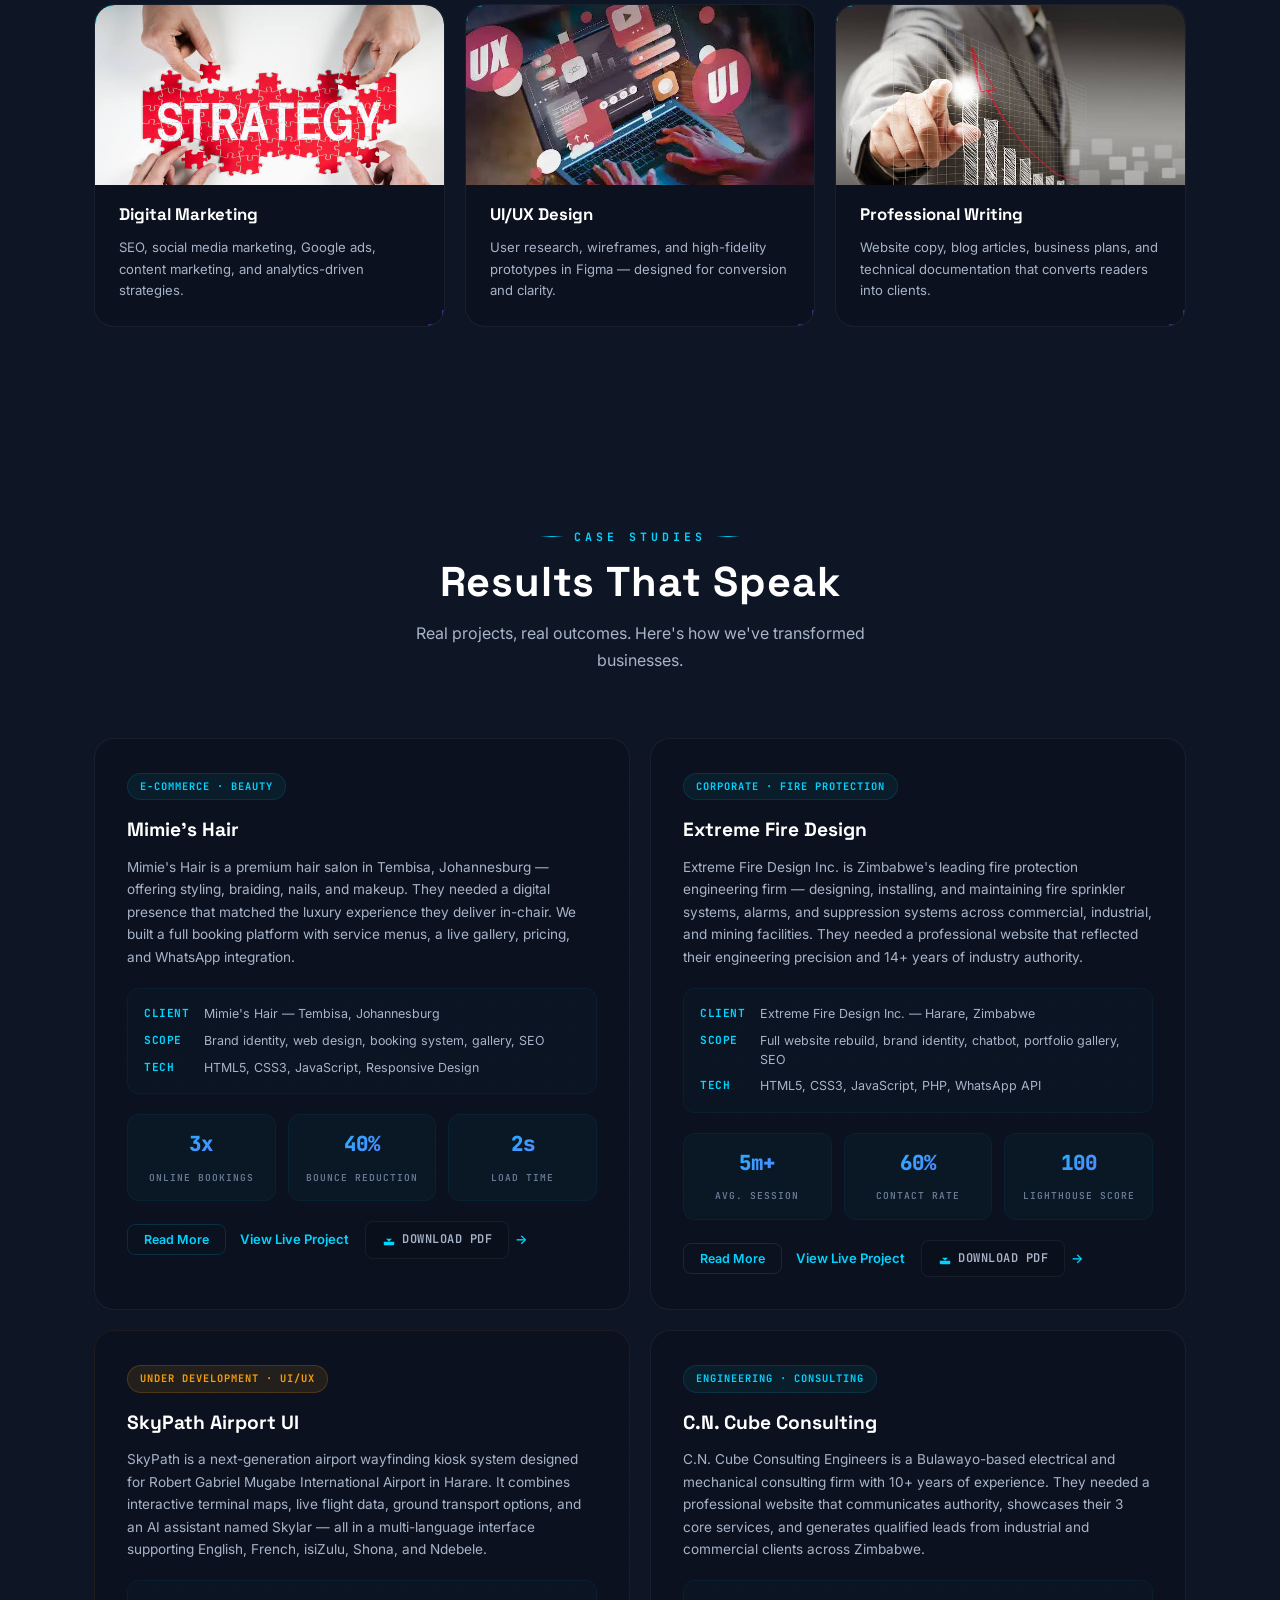
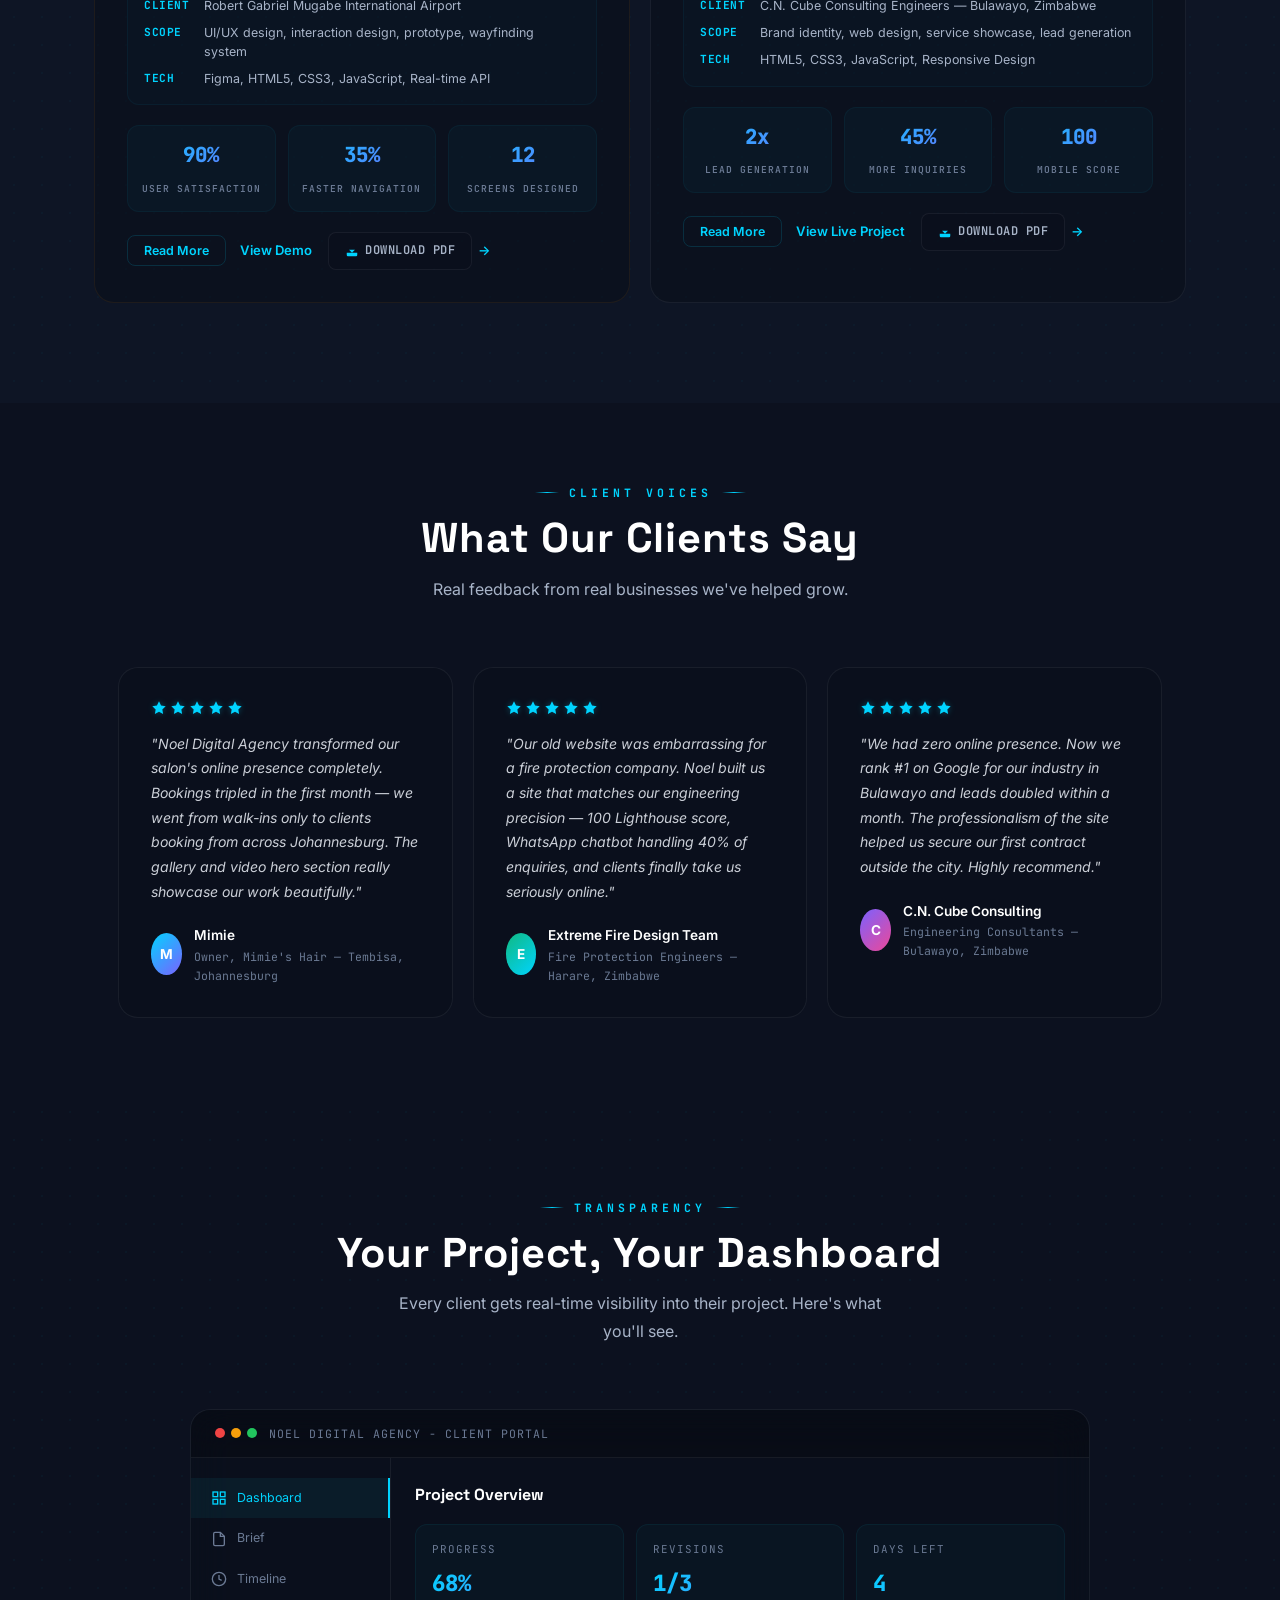
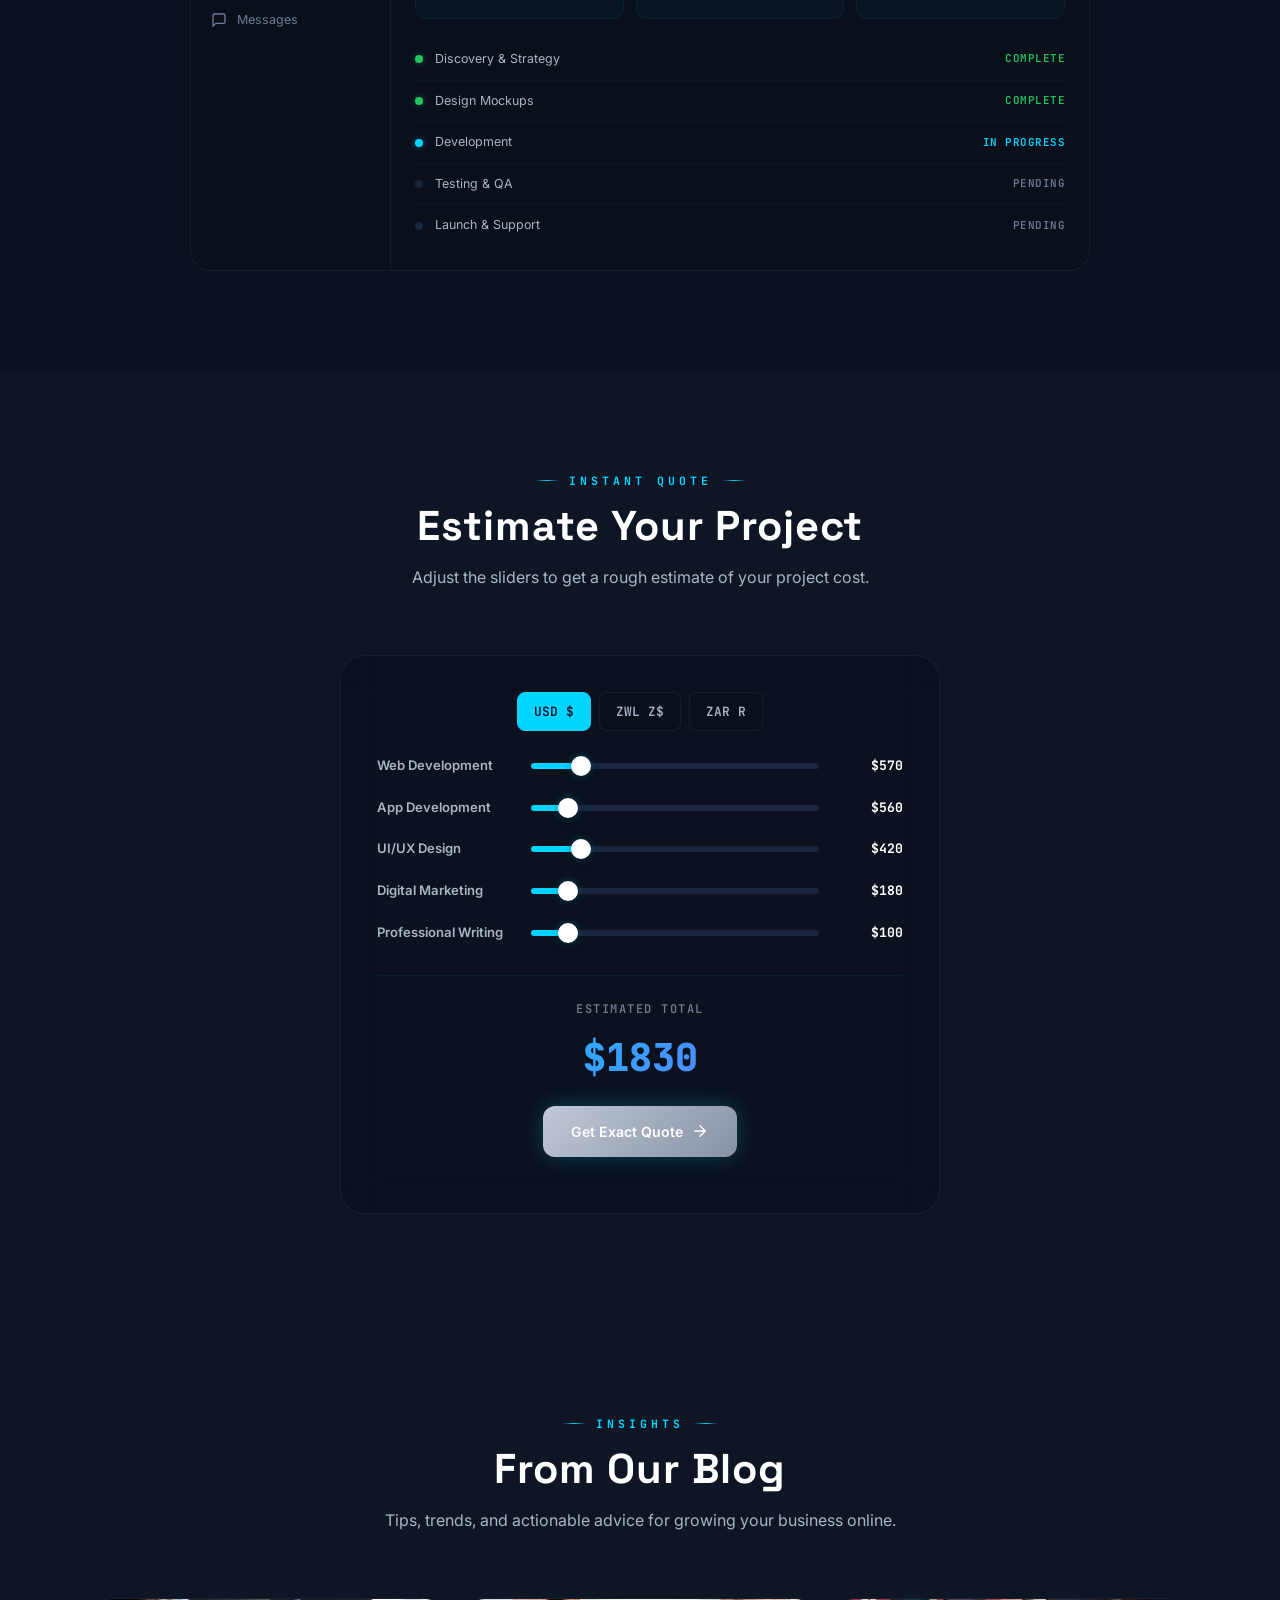
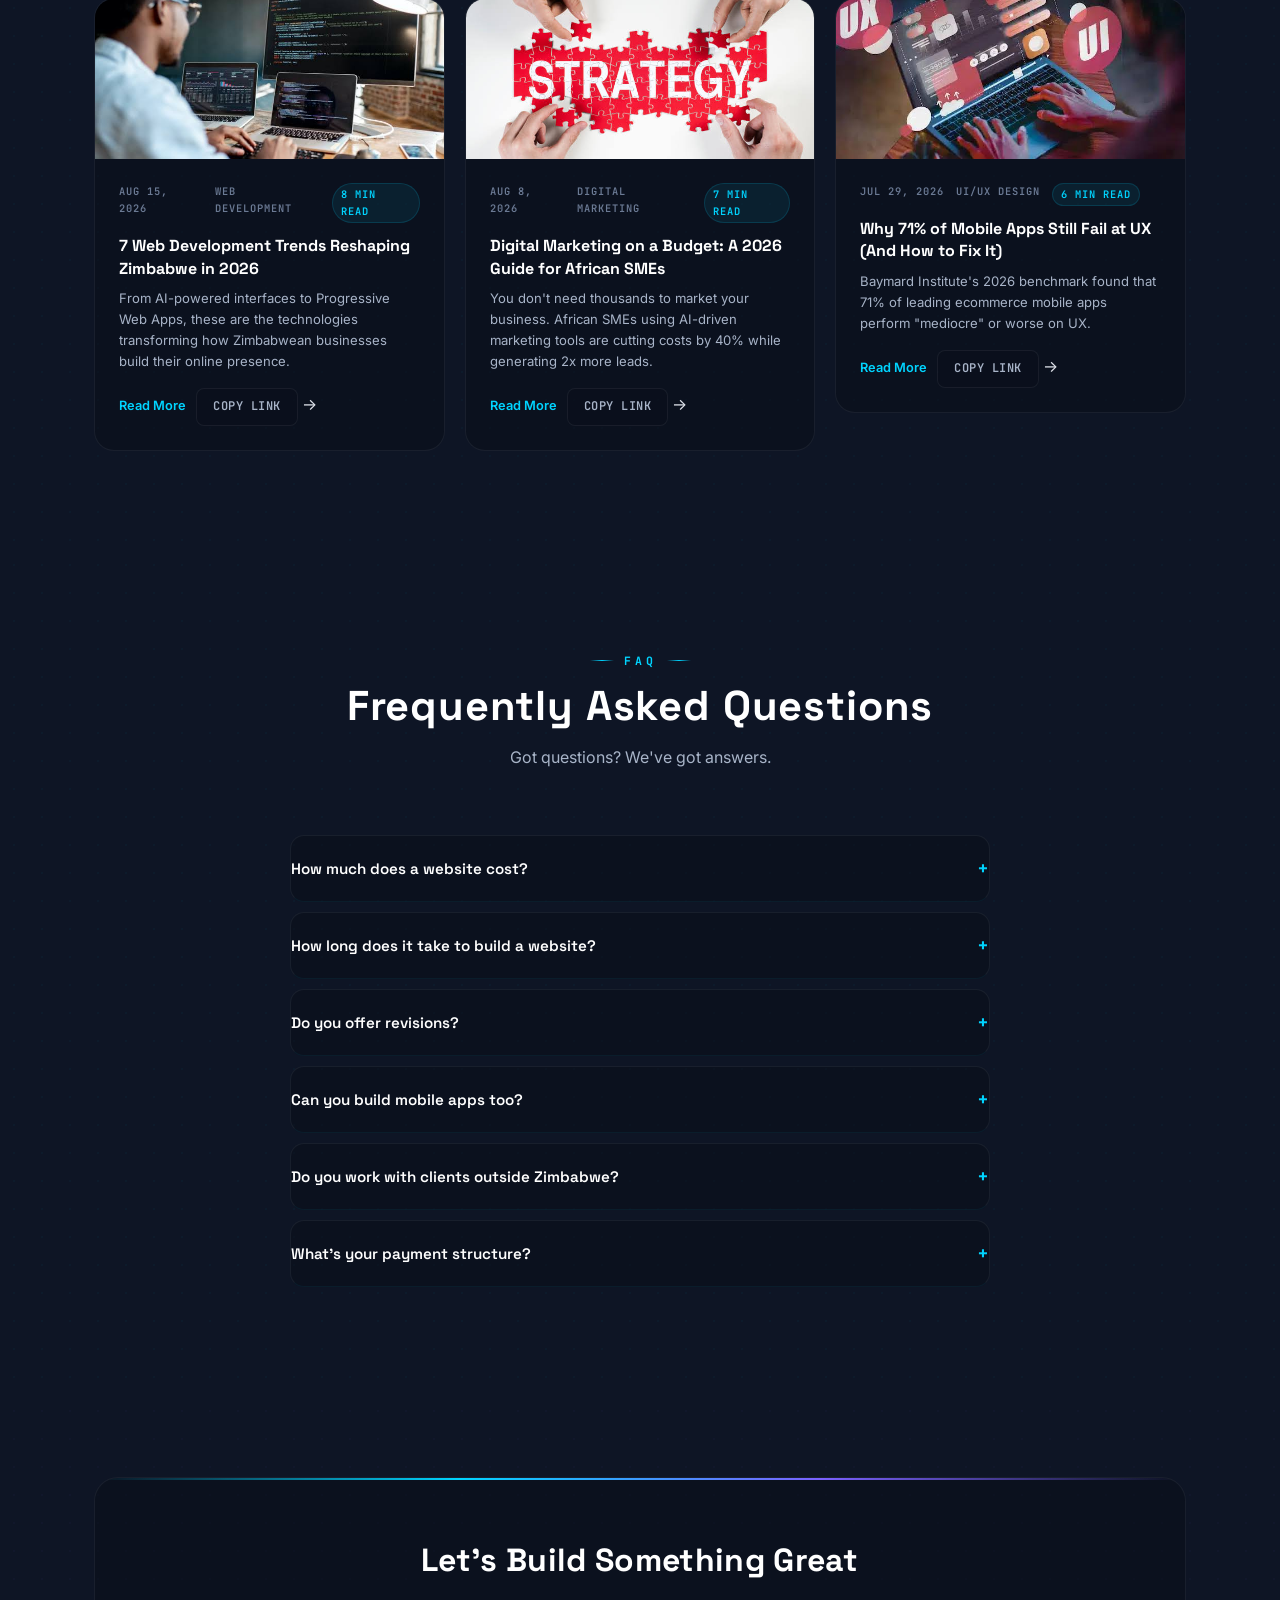
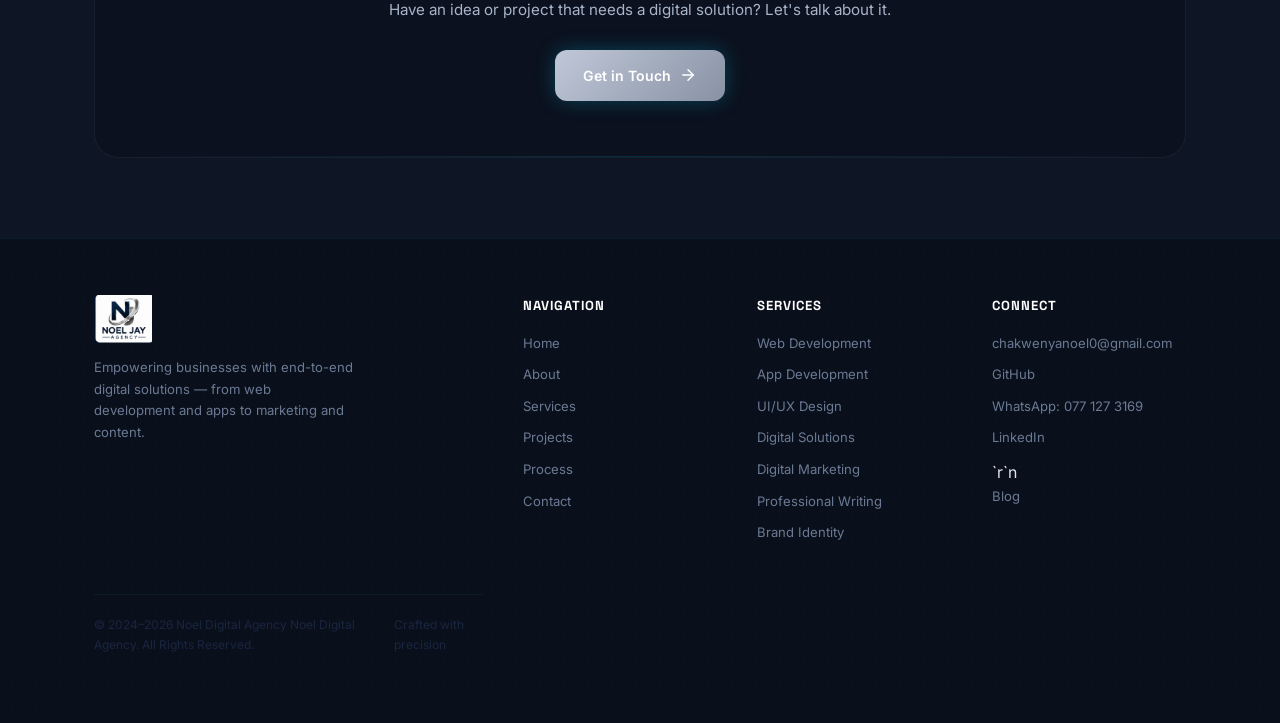
==== commit 552b685d: "SEO: canonical tags, LocalBusiness/Breadcrumb/WebSite schema, fix broken JSON-LD, minify CSS, slim G" ====
--- a/index.html
+++ b/index.html
@@ -1,4 +1,4 @@
-﻿?<!DOCTYPE html>
+﻿<!DOCTYPE html>
 <html lang="en">
 <head>
   <meta charset="UTF-8">
@@ -7,6 +7,7 @@
   <meta name="color-scheme" content="dark">
   <title>Noel Digital Agency – Digital Solutions Specialist</title>
   <meta name="description" content="Noel Digital Agency – Professional web development, app creation, UI/UX design, digital marketing, and professional writing by Noel Chakwenya from Zimbabwe." />
+  <meta name="keywords" content="web development, app development, UI/UX design, digital marketing, professional writing, digital agency Zimbabwe, freelance developer, Noel Chakwenya">
   <link rel="icon" href="loggo.png" type="image/png">
   <link rel="icon" href="data:image/svg+xml,<svg xmlns='http://www.w3.org/2000/svg' viewBox='0 0 64 64'><rect width='64' height='64' rx='14' fill='%230A0F1A'/><text x='32' y='44' font-family='Arial,sans-serif' font-weight='bold' font-size='36' fill='%23C0C8D8' text-anchor='middle'>N</text></svg>" type="image/svg+xml">
   <meta property="og:type" content="website">
@@ -21,69 +22,24 @@
   <link rel="dns-prefetch" href="https://fonts.googleapis.com">
   <link rel="preload" href="loggo.png" as="image">
 
-  <link rel="stylesheet" href="styles.css?v=10">
+  <link rel="stylesheet" href="styles.css?v=11">
   <script type="application/ld+json">
   {"@context":"https://schema.org","@type":"Organization","name":"Noel Digital Agency","url":"https://noeljaywolf-create.github.io/noel-digital-agency/","logo":"https://noeljaywolf-create.github.io/noel-digital-agency/loggo.png","description":"Professional web development, app creation, UI/UX design, digital marketing, and professional writing services.","founder":{"@type":"Person","name":"Noel Chakwenya","jobTitle":"Digital Solutions Specialist","nationality":{"@type":"Country","name":"Zimbabwe"}},"address":{"@type":"PostalAddress","addressCountry":"ZW"},"contactPoint":{"@type":"ContactPoint","contactType":"customer service","email":"chakwenyanoel0@gmail.com","telephone":"+263-77-127-3169"},"sameAs":["https://www.linkedin.com/in/noel-chakwenya","https://github.com/noeljaywolf-create"],"areaServed":{"@type":"Country","name":"Zimbabwe"},"serviceType":["Web Development","App Development","UI/UX Design","Digital Marketing","Professional Writing"]}
-  
-    // Enhanced Quote Builder
-    var svcNames = {web:'Web Development',app:'App Development',design:'UI/UX Design',marketing:'Digital Marketing',writing:'Professional Writing'};
-    var svcTimelines = {web:[1,2],app:[2,4],design:[1,3],marketing:[1,2],writing:[1,1]};
-    function updateQuote() {
-      var items = document.getElementById('quoteBriefItems');
-      var timeEl = document.getElementById('quoteTimeEst');
-      if (!items || !timeEl) return;
-      var tags = [];
-      var maxWeeks = 1;
-      document.querySelectorAll('.price-slider').forEach(function(s) {
-        var val = parseInt(s.value);
-        if (val > 0) {
-          tags.push('<span class="quote-brief-tag">' + svcNames[s.dataset.service] + ' (' + val + (val === 1 ? ' page' : ' pages') + ')</span>');
-          if (svcTimelines[s.dataset.service][1] > maxWeeks) maxWeeks = svcTimelines[s.dataset.service][1];
-        }
-      });
-      items.innerHTML = tags.length ? tags.join('') : '<span class="quote-brief-tag">No services selected</span>';
-      timeEl.textContent = maxWeeks <= 1 ? '1 week' : maxWeeks <= 2 ? '1-2 weeks' : maxWeeks <= 3 ? '2-3 weeks' : maxWeeks <= 4 ? '3-4 weeks' : '4-6 weeks';
-    }
-
-    // PDF Download
-    function downloadPDF() {
-      var total = document.querySelector('.price-total').textContent;
-      var items = [];
-      document.querySelectorAll('.price-slider').forEach(function(s) {
-        var val = parseInt(s.value);
-        if (val > 0) items.push(svcNames[s.dataset.service] + ': ' + formatCurrency(val * prices[s.dataset.service]));
-      });
-      var timeEst = document.getElementById('quoteTimeEst').textContent;
-      var lines = [
-        'NOEL DIGITAL agency - PROJECT QUOTE',
-        '====================================',
-        '',
-        'Date: ' + new Date().toLocaleDateString(),
-        '',
-        'PROJECT BREAKDOWN:',
-        '-------------------'
-      ];
-      items.forEach(function(item) { lines.push('  ' + item) });
-      lines.push('');
-      lines.push('ESTIMATED TOTAL: ' + total);
-      lines.push('ESTIMATED TIMELINE: ' + timeEst);
-      lines.push('');
-      lines.push('This is an estimate. Contact us for an exact quote.');
-      lines.push('Email: chakwenyanoel0@gmail.com');
-      lines.push('WhatsApp: +263771273169');
-      lines.push('Web: noeljaywolf-create.github.io/noel-digital-agency/');
-      var blob = new Blob([lines.join('\n')], {type:'text/plain'});
-      var a = document.createElement('a');
-      a.href = URL.createObjectURL(blob);
-      a.download = 'Noel-Digital-Agency-Quote.txt';
-      a.click();
-      URL.revokeObjectURL(a.href);
-    }
   </script>
-  <link rel="stylesheet" href="https://fonts.googleapis.com/css2?family=Inter:wght@400;500;600;700&family=JetBrains+Mono:wght@400;500;600;700&family=Space+Grotesk:wght@500;600;700;800&display=swap">
+  <link rel="stylesheet" href="https://fonts.googleapis.com/css2?family=Inter:wght@400;700&family=JetBrains+Mono:wght@400&family=Space+Grotesk:wght@700;800&display=swap">
   <style>
     .hero-inner{position:relative;z-index:3;display:flex;flex-direction:column;align-items:center;text-align:center;padding:60px 0}
   </style>
+  <link rel="canonical" href="https://noeljaywolf-create.github.io/noel-digital-agency/">
+  <script type="application/ld+json">
+  {"@context":"https://schema.org","@type":"BreadcrumbList","itemListElement":[{"@type":"ListItem","position":1,"name":"Home","item":"https://noeljaywolf-create.github.io/noel-digital-agency/"}]}
+  </script>
+  <script type="application/ld+json">
+  {"@context":"https://schema.org","@type":"ProfessionalService","name":"Noel Digital Agency","image":"https://noeljaywolf-create.github.io/noel-digital-agency/loggo.png","url":"https://noeljaywolf-create.github.io/noel-digital-agency/","telephone":"+263771273169","email":"chakwenyanoel0@gmail.com","address":{"@type":"PostalAddress","addressCountry":"ZW","addressLocality":"Harare"},"geo":{"@type":"GeoCoordinates","latitude":-17.8252,"longitude":31.0335},"areaServed":{"@type":"Country","name":"Zimbabwe"},"priceRange":"$$","sameAs":["https://www.linkedin.com/in/noel-chakwenya","https://github.com/noeljaywolf-create"]}
+  </script>
+  <script type="application/ld+json">
+  {"@context":"https://schema.org","@type":"WebSite","name":"Noel Digital Agency","url":"https://noeljaywolf-create.github.io/noel-digital-agency/"}
+  </script>
 </head>
 <body>
 
--- a/styles.css
+++ b/styles.css
@@ -1,864 +1 @@
-﻿*,*::before,*::after{margin:0;padding:0;box-sizing:border-box}
-:root{
-  --deep-navy:#0A0F1A;--dark-navy:#0E1525;--corp-navy:#131B2E;--slate:#1A2540;
-  --grey:#6B7A94;--silver:#A8B4C8;--lsilver:#C8D0DE;--off:#E0E4EC;--white:#FFF;
-  --accent:#C0C8D8;--accent-l:#D8DDE8;
-  --grad:linear-gradient(135deg,#C0C8D8,#8892A4);
-  --neon-cyan:#00D4FF;--neon-purple:#7B61FF;--neon-cyan-dim:rgba(0,212,255,.15);
-  --neon-purple-dim:rgba(123,97,255,.15);
-  --glass-bg:rgba(10,15,26,.55);--glass-border:rgba(192,200,216,.08);
-  --glass-blur:blur(20px);
-  --font:'Inter',system-ui,sans-serif;--display:'Space Grotesk',sans-serif;--mono:'JetBrains Mono','SF Mono',monospace;
-  --ease:cubic-bezier(.16,1,.3,1);
-  --glow-cyan:0 0 20px rgba(0,212,255,.25);
-  --glow-purple:0 0 20px rgba(123,97,255,.2);
-  --glow-strong:0 0 30px rgba(0,212,255,.4);
-}
-html{scroll-behavior:smooth;-webkit-font-smoothing:antialiased}
-body{font-family:var(--font);background:var(--dark-navy);color:var(--off);line-height:1.65;overflow-x:hidden;position:relative}
-body::before{content:'';position:fixed;inset:0;z-index:0;pointer-events:none;opacity:.035;background-image:url("data:image/svg+xml,%3Csvg viewBox='0 0 256 256' xmlns='http://www.w3.org/2000/svg'%3E%3Cfilter id='n'%3E%3CfeTurbulence type='fractalNoise' baseFrequency='.85' numOctaves='4' stitchTiles='stitch'/%3E%3C/filter%3E%3Crect width='100%25' height='100%25' filter='url(%23n)'/%3E%3C/svg%3E");background-size:200px 200px}
-a{color:inherit;text-decoration:none}
-img{max-width:100%;display:block}
-.container{max-width:1140px;margin:0 auto;padding:0 24px;position:relative;z-index:1}
-
-/* ── TOPBAR ── */
-.topbar{position:fixed;top:0;left:0;right:0;z-index:999;background:rgba(10,15,26,.65);backdrop-filter:var(--glass-blur);-webkit-backdrop-filter:var(--glass-blur);border-bottom:1px solid transparent;border-image:linear-gradient(90deg,transparent,rgba(0,212,255,.15),rgba(123,97,255,.1),transparent) 1;transition:background .3s}
-.topbar.scrolled{box-shadow:0 2px 30px rgba(0,0,0,.4),0 0 15px rgba(0,212,255,.05)}
-.topbar-strip{display:flex;justify-content:space-between;align-items:center;padding:8px 40px;border-bottom:1px solid rgba(0,212,255,.06);font-size:.78rem}
-.topbar-strip-left{display:flex;align-items:center;gap:6px}
-.topbar-strip-left img{height:52px;width:auto}
-.topbar-strip-right{display:flex;align-items:center;gap:20px}
-.topbar-strip-right a{color:var(--silver);display:flex;align-items:center;gap:5px;transition:color .2s}
-.topbar-strip-right a:hover{color:var(--neon-cyan)}
-.topbar-strip-right svg{width:14px;height:14px;stroke:currentColor;fill:none;stroke-width:2}
-.topbar-strip-right .wa-link{color:#25D366}
-.topbar-strip-right .wa-link:hover{color:#128C7E}
-.topbar-main{display:flex;justify-content:space-between;align-items:center;padding:0 40px;height:52px;position:relative}
-.topbar-nav{display:flex;gap:2px;align-items:center}
-.topbar-nav a{padding:8px 14px;font-size:.8rem;font-weight:500;color:var(--silver);border-radius:6px;transition:color .2s,background .2s,text-shadow .2s;white-space:nowrap;letter-spacing:.02em}
-.topbar-nav a:hover,.topbar-nav a.active{color:var(--white);background:rgba(0,212,255,.06);text-shadow:0 0 12px rgba(0,212,255,.3)}
-.topbar-actions{display:flex;align-items:center;gap:12px}
-.topbar-actions .contact-link{color:var(--silver);font-size:.8rem;font-weight:500;display:flex;align-items:center;gap:5px;transition:color .2s,text-shadow .2s}
-.topbar-actions .contact-link:hover{color:var(--neon-cyan);text-shadow:0 0 10px rgba(0,212,255,.3)}
-.topbar-actions .contact-link svg{width:14px;height:14px;stroke:currentColor;fill:none;stroke-width:2}
-.topbar-cta{background:var(--grad);color:var(--white)!important;padding:9px 22px;border-radius:8px;font-weight:600!important;font-size:.8rem!important;transition:box-shadow .25s!important;box-shadow:var(--glow-cyan)}
-.topbar-cta:hover{box-shadow:var(--glow-strong)}
-.menu-btn{display:none;background:none;border:none;cursor:pointer;padding:6px}
-.menu-btn span{display:block;width:18px;height:2px;background:var(--off);margin:4px 0;border-radius:2px;transition:transform .3s,opacity .3s}
-.menu-btn.active span:nth-child(1){transform:rotate(45deg) translate(5px,5px)}
-.menu-btn.active span:nth-child(2){opacity:0;transform:translateX(-10px)}
-.menu-btn.active span:nth-child(3){transform:rotate(-45deg) translate(5px,-5px)}
-
-/* ── MARQUEE ── */
-.marquee{position:fixed;top:116px;left:0;right:0;z-index:998;background:rgba(19,27,46,.8);backdrop-filter:var(--glass-blur);border-bottom:1px solid rgba(0,212,255,.06);height:36px;display:flex;align-items:center;overflow:hidden}
-.marquee-track{display:flex;gap:48px;white-space:nowrap;width:max-content}
-.marquee-track span{font-size:.72rem;font-weight:600;color:var(--grey);letter-spacing:2px;text-transform:uppercase}
-.marquee-track i{color:var(--neon-cyan);font-style:normal;font-size:.6rem}
-body{padding-top:116px}
-
-/* ── HERO ── */
-.hero{min-height:calc(100vh - 92px);display:flex;align-items:center;position:relative;overflow:hidden;background:radial-gradient(circle at 18% 20%,rgba(0,212,255,.12),transparent 42%),radial-gradient(circle at 82% 78%,rgba(123,97,255,.12),transparent 46%),linear-gradient(135deg,#0A0F1A 0%,#0E1525 50%,#0A0F1A 100%)}
-
-
-.hero::before{content:'';position:absolute;top:-20%;right:-10%;width:700px;height:700px;background:radial-gradient(circle,rgba(0,212,255,.08),transparent 60%);pointer-events:none;z-index:2}
-.hero::after{content:'';position:absolute;bottom:-20%;left:-5%;width:600px;height:600px;background:radial-gradient(circle,rgba(123,97,255,.06),transparent 60%);pointer-events:none;z-index:2}
-.hero-inner{position:relative;z-index:3;display:grid;grid-template-columns:1fr 1fr;gap:80px;align-items:center;padding:60px 0}
-.hero-text .tag{display:inline-flex;align-items:center;gap:8px;background:rgba(0,212,255,.06);border:1px solid rgba(0,212,255,.18);padding:6px 14px;border-radius:100px;font-size:.75rem;font-weight:600;color:var(--neon-cyan);margin-bottom:28px;letter-spacing:.5px;font-family:var(--mono);text-transform:uppercase}
-.hero-text .tag::before{content:'';width:6px;height:6px;border-radius:50%;background:var(--neon-cyan);box-shadow:0 0 8px var(--neon-cyan)}
-.hero-text h1{font-family:var(--display);font-size:3.4rem;font-weight:800;line-height:1.08;color:var(--white);margin-bottom:20px;letter-spacing:-.02em}
-.hero-text h1 em{font-style:normal;background:linear-gradient(135deg,var(--neon-cyan),var(--neon-purple));-webkit-background-clip:text;-webkit-text-fill-color:transparent;background-clip:text}
-.hero-text p{font-size:1.05rem;color:var(--silver);max-width:480px;margin-bottom:36px;line-height:1.75}
-.hero-btns{display:flex;gap:14px;flex-wrap:wrap}
-.hero-visual{position:relative;display:flex;justify-content:center}
-.hero-card{background:var(--glass-bg);backdrop-filter:var(--glass-blur);border:1px solid var(--glass-border);border-radius:24px;padding:40px;width:100%;max-width:420px;box-shadow:0 8px 32px rgba(0,0,0,.3),inset 0 1px 0 rgba(192,200,216,.05)}
-.hero-card-top{display:flex;gap:12px;margin-bottom:24px}
-.hero-card-dot{width:10px;height:10px;border-radius:50%}
-.hero-card-dot:nth-child(1){background:#EF4444;box-shadow:0 0 6px rgba(239,68,68,.4)}
-.hero-card-dot:nth-child(2){background:#F59E0B;box-shadow:0 0 6px rgba(245,158,11,.4)}
-.hero-card-dot:nth-child(3){background:#22C55E;box-shadow:0 0 6px rgba(34,197,94,.4)}
-.hero-card pre{font-family:var(--mono);font-size:.82rem;color:var(--silver);line-height:1.8;white-space:pre-wrap}
-.hero-card pre .kw{color:var(--neon-purple)}
-.hero-card pre .str{color:#22C55E}
-.hero-card pre .fn{color:var(--neon-cyan)}
-.hero-card pre .cmt{color:var(--grey)}
-.hero-stat-row{display:grid;grid-template-columns:repeat(3,1fr);gap:16px;margin-top:24px}
-.hero-stat{text-align:center;padding:16px;background:var(--glass-bg);border:1px solid var(--glass-border);border-radius:12px;backdrop-filter:var(--glass-blur)}
-.hero-stat strong{font-family:var(--mono);font-size:1.6rem;font-weight:800;background:linear-gradient(135deg,var(--neon-cyan),var(--accent-l));-webkit-background-clip:text;-webkit-text-fill-color:transparent;background-clip:text;display:block;text-shadow:none}
-.hero-stat span{font-size:.7rem;color:var(--grey);text-transform:uppercase;letter-spacing:1px;font-weight:600}
-
-/* ── BUTTONS ── */
-.btn{display:inline-flex;align-items:center;gap:8px;padding:14px 28px;border-radius:12px;font-size:.88rem;font-weight:600;font-family:var(--font);cursor:pointer;transition:box-shadow .25s,border-color .25s;border:none}
-.btn-p{background:var(--grad);color:var(--white);box-shadow:var(--glow-cyan)}
-.btn-p:hover{box-shadow:var(--glow-strong);transform:translateY(-2px)}
-.btn-s{background:rgba(0,212,255,.04);color:var(--off);border:1px solid rgba(0,212,255,.2)}
-.btn-s:hover{border-color:var(--neon-cyan);background:rgba(0,212,255,.08);box-shadow:var(--glow-cyan)}
-.btn svg{width:18px;height:18px;stroke:currentColor;fill:none;stroke-width:2;stroke-linecap:round;stroke-linejoin:round}
-
-/* ── SECTIONS ── */
-.sec{padding:100px 0;position:relative}
-.sec::before{content:'';position:absolute;inset:0;background-image:radial-gradient(rgba(0,212,255,.03) 1px,transparent 1px);background-size:28px 28px;pointer-events:none}
-.sec-head{text-align:center;margin-bottom:64px;position:relative;z-index:1}
-.sec-label{font-size:.72rem;font-weight:700;color:var(--neon-cyan);text-transform:uppercase;letter-spacing:4px;margin-bottom:12px;display:flex;align-items:center;justify-content:center;gap:10px;font-family:var(--mono)}
-.sec-label::before,.sec-label::after{content:'';width:24px;height:1px;background:linear-gradient(90deg,transparent,var(--neon-cyan),transparent)}
-.sec-title{font-family:var(--display);font-size:2.6rem;font-weight:800;color:var(--white);line-height:1.15;margin-bottom:14px;letter-spacing:.02em}
-.sec-sub{font-size:1rem;color:var(--silver);max-width:520px;margin:0 auto;line-height:1.7}
-
-/* ── SERVICE CARDS ── */
-.svc-grid{display:grid;grid-template-columns:repeat(3,1fr);gap:20px;position:relative;z-index:1}
-.svc-card{background:var(--glass-bg);backdrop-filter:var(--glass-blur);border:1px solid var(--glass-border);border-radius:20px;padding:0 0 24px;transition:border-color .35s,box-shadow .35s;position:relative;overflow:hidden}
-.svc-card::before{content:'';position:absolute;top:0;left:0;width:16px;height:16px;border-top:2px solid var(--neon-cyan);border-left:2px solid var(--neon-cyan);z-index:2;opacity:.4}
-.svc-card::after{content:'';position:absolute;bottom:0;right:0;width:16px;height:16px;border-bottom:2px solid var(--neon-purple);border-right:2px solid var(--neon-purple);z-index:2;opacity:.4}
-.svc-card:hover{border-color:rgba(0,212,255,.2);box-shadow:0 16px 40px rgba(0,0,0,.25),0 0 20px rgba(0,212,255,.08)}
-.svc-card:hover::before,.svc-card:hover::after{opacity:.8}
-.svc-img{width:100%;height:180px;object-fit:cover;object-position:top;display:block;border-radius:20px 20px 0 0}
-.svc-card h3{font-family:var(--display);font-size:1.05rem;color:var(--white);margin-bottom:8px;font-weight:700;padding:16px 24px 0}
-.svc-card p{font-size:.82rem;color:var(--silver);line-height:1.65;padding:0 24px}
-
-/* ── ABOUT GRID ── */
-.about-grid{display:grid;grid-template-columns:1fr 1fr;gap:64px;align-items:center}
-.about-photo{position:relative;border-radius:24px;overflow:hidden}
-.about-photo img{width:100%;height:480px;object-fit:cover;border-radius:24px}
-.about-photo::after{content:'';position:absolute;inset:0;border-radius:24px;border:1px solid rgba(0,212,255,.15);pointer-events:none}
-.about-photo-badge{position:absolute;bottom:20px;left:20px;background:rgba(10,15,26,.7);backdrop-filter:var(--glass-blur);border:1px solid rgba(0,212,255,.15);border-radius:14px;padding:14px 20px;display:flex;align-items:center;gap:12px}
-.about-photo-badge strong{font-family:var(--mono);font-size:1.4rem;font-weight:800;background:linear-gradient(135deg,var(--neon-cyan),var(--neon-purple));-webkit-background-clip:text;-webkit-text-fill-color:transparent;background-clip:text}
-.about-photo-badge span{font-size:.75rem;color:var(--silver);line-height:1.3}
-.about-content .tag{font-size:.72rem;font-weight:700;color:var(--neon-cyan);text-transform:uppercase;letter-spacing:4px;margin-bottom:12px;font-family:var(--mono)}
-.about-content h2{font-family:var(--display);font-size:2.2rem;font-weight:800;color:var(--white);margin-bottom:16px;line-height:1.15;letter-spacing:.01em}
-.about-content>p{color:var(--silver);margin-bottom:24px;font-size:.95rem;line-height:1.75}
-.about-points{list-style:none;margin-bottom:32px}
-.about-points li{display:flex;align-items:flex-start;gap:10px;padding:8px 0;font-size:.88rem;color:var(--off)}
-.about-points li::before{content:'';width:6px;height:6px;border-radius:50%;background:var(--neon-cyan);margin-top:7px;flex-shrink:0;box-shadow:0 0 6px var(--neon-cyan)}
-
-/* ── TECH STACK ── */
-.tech-row{display:grid;grid-template-columns:repeat(5,1fr);gap:16px;position:relative;z-index:1}
-.tech-col{background:var(--glass-bg);backdrop-filter:var(--glass-blur);border:1px solid var(--glass-border);border-radius:16px;padding:24px;transition:border-color .3s,box-shadow .3s}
-.tech-col:hover{border-color:rgba(0,212,255,.15);box-shadow:0 8px 24px rgba(0,0,0,.2),0 0 12px rgba(0,212,255,.06)}
-.tech-col h4{font-family:var(--display);font-size:.85rem;color:var(--white);margin-bottom:14px;display:flex;align-items:center;gap:6px}
-.tech-col h4 span{font-size:1rem}
-.tech-tags{display:flex;flex-wrap:wrap;gap:6px}
-.tech-tag{background:rgba(0,212,255,.04);border:1px solid rgba(0,212,255,.1);padding:5px 10px;border-radius:6px;font-size:.72rem;color:var(--lsilver);font-weight:500;transition:background .3s,border-color .3s,box-shadow .3s;font-family:var(--mono)}
-.tech-tag:hover{background:rgba(0,212,255,.1);border-color:rgba(0,212,255,.3);box-shadow:0 0 10px rgba(0,212,255,.15)}
-
-/* ── WRITING CARDS ── */
-.w-grid{display:grid;grid-template-columns:repeat(3,1fr);gap:16px;position:relative;z-index:1}
-.w-card{background:var(--glass-bg);backdrop-filter:var(--glass-blur);border:1px solid var(--glass-border);border-radius:16px;padding:24px;transition:border-color .3s,box-shadow .3s}
-.w-card:hover{border-color:rgba(0,212,255,.15);box-shadow:0 8px 24px rgba(0,0,0,.2),0 0 10px rgba(0,212,255,.05)}
-.w-card-num{font-family:var(--mono);font-size:.68rem;font-weight:700;color:var(--neon-cyan);letter-spacing:2px;text-transform:uppercase;margin-bottom:8px}
-.w-card h4{font-family:var(--display);font-size:.95rem;color:var(--white);margin-bottom:10px;font-weight:700}
-.w-card ul{list-style:none}
-.w-card ul li{font-size:.78rem;color:var(--silver);padding:3px 0 3px 12px;position:relative;line-height:1.5}
-.w-card ul li::before{content:'';position:absolute;left:0;top:9px;width:4px;height:4px;border-radius:50%;background:var(--neon-cyan);opacity:.5;box-shadow:0 0 4px var(--neon-cyan)}
-
-/* ── PORTFOLIO ── */
-.port-grid{display:grid;grid-template-columns:repeat(2,1fr);gap:20px;position:relative;z-index:1}
-.port-card{background:var(--glass-bg);backdrop-filter:var(--glass-blur);border:1px solid var(--glass-border);border-radius:20px;overflow:hidden;transition:border-color .4s,box-shadow .4s;text-decoration:none;position:relative}
-.port-card:hover{border-color:rgba(0,212,255,.2);box-shadow:0 20px 40px rgba(0,0,0,.3),0 0 20px rgba(0,212,255,.08)}
-.port-img{height:220px;position:relative;overflow:hidden}
-.port-img-bg{width:100%;height:100%;transition:transform .5s var(--ease)}
-.port-card:hover .port-img-bg{transform:scale(1.04)}
-.port-img-bg.p1{background:linear-gradient(135deg,#0a0a2e,#1a1060,#6C3CE1)}
-.port-img-bg.p2{background:linear-gradient(135deg,#0d2b3e,#006B5C,#00D4AA)}
-.port-img-bg.p3{background:linear-gradient(135deg,#2a1030,#8C0E4E,#E11C6C)}
-.port-img-bg.p4{background:linear-gradient(135deg,#0a1a3e,#1A4C8E,#3C8CE1)}
-.port-logo{position:absolute;inset:0;display:flex;align-items:center;justify-content:center;z-index:1;padding:20px}
-.port-logo img{max-width:160px;max-height:90px;object-fit:contain;filter:brightness(1.1);transition:transform .4s}
-.port-card:hover .port-logo img{transform:scale(1.06)}
-.port-logo-txt{font-family:var(--display);font-size:1.6rem;font-weight:700;color:var(--white);text-align:center;line-height:1.2;text-shadow:0 2px 12px rgba(0,0,0,.3)}
-.port-logo-txt span{display:block;font-size:.68rem;font-weight:400;color:rgba(255,255,255,.65);letter-spacing:1px;text-transform:uppercase;margin-top:4px;font-family:var(--mono)}
-.port-logo-ico{width:56px;height:56px;background:rgba(255,255,255,.1);border-radius:14px;display:flex;align-items:center;justify-content:center;margin-bottom:10px;backdrop-filter:blur(8px);border:1px solid rgba(255,255,255,.12)}
-.port-logo-ico svg{width:28px;height:28px;stroke:var(--white);fill:none;stroke-width:1.8}
-.port-overlay{position:absolute;inset:0;background:rgba(0,22,45,.72);display:flex;align-items:center;justify-content:center;opacity:0;transition:opacity .3s;z-index:2;border-radius:20px;backdrop-filter:blur(4px)}
-.port-card:hover .port-overlay{opacity:1}
-.port-overlay span{background:var(--white);color:var(--deep-navy);padding:8px 18px;border-radius:8px;font-weight:600;font-size:.82rem}
-.port-body{padding:24px 28px}
-.port-tag{display:inline-block;background:rgba(0,212,255,.06);border:1px solid rgba(0,212,255,.12);color:var(--neon-cyan);padding:3px 10px;border-radius:5px;font-size:.72rem;font-weight:600;margin-bottom:10px;font-family:var(--mono);text-transform:uppercase;letter-spacing:.5px}
-.port-body h3{font-family:var(--display);font-size:1.05rem;color:var(--white);margin-bottom:6px;font-weight:700}
-.port-body p{font-size:.82rem;color:var(--silver);line-height:1.6;margin-bottom:12px}
-.port-body a{font-size:.78rem;color:var(--neon-cyan);font-weight:600;transition:color .2s,text-shadow .2s}
-.port-body a:hover{color:var(--white);text-shadow:0 0 8px rgba(0,212,255,.4)}
-
-/* ── PROCESS ── */
-.proc-grid{display:grid;grid-template-columns:repeat(6,1fr);gap:16px;position:relative;z-index:1}
-.proc-card{text-align:center;padding:28px 16px;background:var(--glass-bg);backdrop-filter:var(--glass-blur);border:1px solid var(--glass-border);border-radius:16px;transition:border-color .3s,box-shadow .3s;position:relative}
-.proc-card:hover{border-color:rgba(0,212,255,.2);box-shadow:0 8px 24px rgba(0,0,0,.2),0 0 12px rgba(0,212,255,.06)}
-.proc-num{font-family:var(--mono);font-size:1.8rem;font-weight:800;background:linear-gradient(135deg,var(--neon-cyan),var(--neon-purple));-webkit-background-clip:text;-webkit-text-fill-color:transparent;background-clip:text;margin-bottom:12px}
-.proc-card h4{font-family:var(--display);font-size:.85rem;color:var(--white);margin-bottom:6px;font-weight:700}
-.proc-card p{font-size:.72rem;color:var(--grey);line-height:1.5}
-
-/* ── WHY ── */
-.why-grid{display:grid;grid-template-columns:repeat(2,1fr);gap:12px;position:relative;z-index:1}
-.why-item{display:flex;align-items:center;gap:12px;background:var(--glass-bg);backdrop-filter:var(--glass-blur);border:1px solid var(--glass-border);border-radius:12px;padding:14px 18px;transition:border-color .3s,box-shadow .3s}
-.why-item:hover{border-color:rgba(0,212,255,.15);box-shadow:0 8px 24px rgba(0,0,0,.2),0 0 8px rgba(0,212,255,.06)}
-.why-item svg{width:18px;height:18px;stroke:var(--neon-cyan);flex-shrink:0;fill:none;stroke-width:2;filter:drop-shadow(0 0 4px rgba(0,212,255,.3))}
-.why-item span{font-size:.85rem;color:var(--off);font-weight:500}
-
-/* ── TESTIMONIALS ── */
-.test-grid{display:grid;grid-template-columns:repeat(3,1fr);gap:20px;position:relative;z-index:1}
-.test-card{background:var(--glass-bg);backdrop-filter:var(--glass-blur);border:1px solid var(--glass-border);border-radius:20px;padding:32px;transition:border-color .3s,box-shadow .3s;position:relative}
-.test-card:hover{border-color:rgba(0,212,255,.15);box-shadow:0 12px 30px rgba(0,0,0,.2),0 0 12px rgba(0,212,255,.05)}
-.test-stars{display:flex;gap:3px;margin-bottom:16px}
-.test-stars svg{width:16px;height:16px;fill:var(--neon-cyan);filter:drop-shadow(0 0 3px rgba(0,212,255,.3))}
-.test-card blockquote{font-size:.88rem;color:var(--off);line-height:1.75;margin-bottom:20px;font-style:italic;opacity:.9}
-.test-author{display:flex;align-items:center;gap:12px}
-.test-avatar{width:42px;height:42px;border-radius:50%;display:flex;align-items:center;justify-content:center;font-weight:700;font-size:.85rem;color:var(--white)}
-.test-avatar.a1{background:linear-gradient(135deg,var(--neon-cyan),var(--neon-purple))}
-.test-avatar.a2{background:linear-gradient(135deg,#10B981,var(--neon-cyan))}
-.test-avatar.a3{background:linear-gradient(135deg,var(--neon-purple),#EC4899)}
-.test-name{font-weight:600;color:var(--white);font-size:.85rem}
-.test-role{font-size:.72rem;color:var(--grey);font-family:var(--mono)}
-
-/* ── FAQ ── */
-.faq-list{max-width:700px;margin:0 auto;position:relative;z-index:1}
-.faq-item{background:var(--glass-bg);backdrop-filter:var(--glass-blur);border:1px solid var(--glass-border);border-radius:14px;margin-bottom:10px;overflow:hidden;transition:border-color .3s,box-shadow .3s}
-.faq-item:hover{border-color:rgba(0,212,255,.12);box-shadow:0 4px 16px rgba(0,0,0,.15)}
-.faq-item summary{padding:18px 22px;font-family:var(--display);font-size:.92rem;color:var(--white);cursor:pointer;list-style:none;display:flex;justify-content:space-between;align-items:center;font-weight:600}
-.faq-item summary::after{content:'+';font-size:1.2rem;color:var(--neon-cyan);transition:transform .3s;font-weight:300}
-.faq-item[open] summary::after{transform:rotate(45deg)}
-.faq-item p{padding:0 22px 18px;color:var(--silver);font-size:.85rem;line-height:1.7}
-
-/* ── CONTACT ── */
-.contact-grid{display:grid;grid-template-columns:1fr 1.2fr;gap:48px;align-items:start;position:relative;z-index:1}
-.c-info{background:var(--glass-bg);backdrop-filter:var(--glass-blur);border:1px solid var(--glass-border);border-radius:20px;padding:36px;transition:border-color .3s,box-shadow .3s}
-.c-info:hover{border-color:rgba(0,212,255,.12);box-shadow:0 8px 24px rgba(0,0,0,.15)}
-.c-info h3{font-family:var(--display);font-size:1.3rem;color:var(--white);margin-bottom:8px;font-weight:700}
-.c-info>p{color:var(--silver);font-size:.88rem;margin-bottom:28px;line-height:1.65}
-.c-row{display:flex;align-items:center;gap:14px;margin-bottom:20px}
-.c-ico{width:44px;height:44px;background:rgba(0,212,255,.06);border:1px solid rgba(0,212,255,.1);border-radius:11px;display:flex;align-items:center;justify-content:center;flex-shrink:0}
-.c-ico svg{width:20px;height:20px;stroke:var(--neon-cyan);fill:none;stroke-width:1.8}
-.c-label{font-size:.7rem;color:var(--grey);text-transform:uppercase;letter-spacing:1px;margin-bottom:1px;font-family:var(--mono)}
-.c-val{color:var(--white);font-weight:500;font-size:.88rem}
-.c-socials{display:flex;gap:10px;margin-top:28px}
-.c-social{width:40px;height:40px;background:rgba(0,212,255,.04);border:1px solid rgba(0,212,255,.1);border-radius:10px;display:flex;align-items:center;justify-content:center;transition:background .25s,border-color .25s,box-shadow .25s;cursor:pointer}
-.c-social:hover{background:rgba(0,212,255,.12);border-color:var(--neon-cyan);box-shadow:var(--glow-cyan)}
-.c-social svg{width:18px;height:18px;fill:var(--silver);transition:fill .25s}
-.c-social:hover svg{fill:var(--white)}
-.c-form{background:var(--glass-bg);backdrop-filter:var(--glass-blur);border:1px solid var(--glass-border);border-radius:20px;padding:36px;transition:border-color .3s,box-shadow .3s}
-.c-form:hover{border-color:rgba(0,212,255,.08);box-shadow:0 4px 16px rgba(0,0,0,.1)}
-.f-group{margin-bottom:16px}
-.f-group label{display:block;font-size:.78rem;font-weight:600;color:var(--off);margin-bottom:5px;font-family:var(--mono);text-transform:uppercase;letter-spacing:.5px}
-.f-group input,.f-group textarea,.f-group select{width:100%;padding:11px 14px;background:rgba(10,15,26,.6);border:1px solid rgba(0,212,255,.08);border-radius:10px;color:var(--off);font-family:var(--font);font-size:.88rem;transition:border-color .25s,box-shadow .25s;outline:none}
-.f-group input:focus,.f-group textarea:focus,.f-group select:focus{border-color:var(--neon-cyan);box-shadow:0 0 0 3px rgba(0,212,255,.1),var(--glow-cyan)}
-.f-group textarea{resize:vertical;min-height:100px}
-.f-group select option{background:var(--corp-navy)}
-.f-row{display:grid;grid-template-columns:1fr 1fr;gap:14px}
-.f-submit{width:100%;padding:13px;background:var(--grad);color:var(--white);border:none;border-radius:10px;font-size:.9rem;font-weight:600;cursor:pointer;transition:box-shadow .25s;font-family:var(--font);box-shadow:var(--glow-cyan)}
-.f-submit:hover{box-shadow:var(--glow-strong);transform:translateY(-2px)}
-
-/* ── CTA ── */
-.cta{text-align:center;padding:80px 0;position:relative}
-.cta::before{content:'';position:absolute;inset:0;background-image:radial-gradient(rgba(123,97,255,.03) 1px,transparent 1px);background-size:28px 28px;pointer-events:none}
-.cta-box{background:var(--glass-bg);backdrop-filter:var(--glass-blur);border:1px solid var(--glass-border);border-radius:24px;padding:56px 40px;position:relative;overflow:hidden;transition:border-color .3s,box-shadow .3s;z-index:1}
-.cta-box:hover{border-color:rgba(0,212,255,.2);box-shadow:0 20px 50px rgba(0,0,0,.3),0 0 20px rgba(0,212,255,.08)}
-.cta-box::before{content:'';position:absolute;top:0;left:0;right:0;height:2px;background:linear-gradient(90deg,transparent,var(--neon-cyan),var(--neon-purple),transparent)}
-.cta-box::after{content:'';position:absolute;bottom:0;left:0;right:0;height:1px;background:linear-gradient(90deg,transparent,rgba(0,212,255,.15),transparent)}
-.cta-box h2{font-family:var(--display);font-size:2rem;color:var(--white);margin-bottom:10px;font-weight:800;letter-spacing:.01em}
-.cta-box p{color:var(--silver);margin-bottom:28px;font-size:.95rem}
-
-/* ── FOOTER ── */
-footer{border-top:1px solid rgba(0,212,255,.08);padding:56px 0 28px;background:rgba(10,15,26,.8);backdrop-filter:var(--glass-blur);position:relative}
-footer::before{content:'';position:absolute;inset:0;background-image:radial-gradient(rgba(0,212,255,.02) 1px,transparent 1px);background-size:24px 24px;pointer-events:none}
-.ft-grid{display:grid;grid-template-columns:2fr 1fr 1fr 1fr;gap:40px;margin-bottom:40px;position:relative;z-index:1}
-.ft-brand p{color:var(--grey);font-size:.82rem;line-height:1.65;margin-top:14px;max-width:260px}
-.ft-col h5{font-family:var(--display);font-size:.82rem;color:var(--white);margin-bottom:16px;font-weight:700;text-transform:uppercase;letter-spacing:1px}
-.ft-col a{display:block;color:var(--grey);font-size:.82rem;margin-bottom:10px;transition:color .2s,text-shadow .2s}
-.ft-col a:hover{color:var(--neon-cyan);text-shadow:0 0 8px rgba(0,212,255,.3)}
-.ft-bottom{border-top:1px solid rgba(0,212,255,.06);padding-top:20px;display:flex;justify-content:space-between;align-items:center;position:relative;z-index:1}
-.ft-bottom p{color:var(--slate);font-size:.75rem}
-
-/* ── ANIMATIONS ── */
-.reveal{opacity:1;transform:none}
-.reveal.vis{opacity:1;transform:none}
-.label-reveal{opacity:1;transform:none}
-.label-reveal.label-vis{opacity:1;transform:none}
-
-/* ── RESPONSIVE ── */
-@media(max-width:1024px){
-  .hero-inner{grid-template-columns:1fr;text-align:center}
-  .hero-text p{margin:0 auto 36px}
-  .hero-btns{justify-content:center}
-  .hero-visual{display:none}
-  .svc-grid{grid-template-columns:repeat(2,1fr)}
-  .tech-row{grid-template-columns:repeat(3,1fr)}
-  .w-grid{grid-template-columns:repeat(2,1fr)}
-  .proc-grid{grid-template-columns:repeat(3,1fr)}
-  .test-grid{grid-template-columns:repeat(2,1fr)}
-  .ft-grid{grid-template-columns:1fr 1fr}
-}
-@media(max-width:768px){
-  .marquee{display:none}
-  body{padding-top:0!important}
-  .topbar-strip{display:none}
-  .topbar-main{padding:0 16px;height:48px}
-  .topbar-nav{display:none;position:absolute;top:48px;left:0;right:0;background:rgba(10,15,26,.95);backdrop-filter:var(--glass-blur);flex-direction:column;padding:12px 16px;gap:2px;border-bottom:1px solid rgba(0,212,255,.08);z-index:1000}
-  .topbar-nav.active{display:flex}
-  .topbar-nav a{width:100%;text-align:left;padding:10px 12px;font-size:.78rem;border-radius:8px}
-  .topbar-nav a:hover{background:rgba(0,212,255,.06)}
-  .topbar-actions .contact-link{display:none}
-  .topbar-cta{padding:7px 14px;font-size:.72rem!important}
-  .menu-btn{display:block;position:relative;z-index:1001}
-  .hero-text h1{font-size:2.2rem}
-  .sec-title{font-size:1.8rem}
-  .svc-grid,.tech-row,.w-grid,.port-grid,.proc-grid,.test-grid,.why-grid,.contact-grid,.ft-grid{grid-template-columns:1fr}
-  .f-row{grid-template-columns:1fr}
-  .ft-bottom{flex-direction:column;gap:10px;text-align:center}
-  .hero-stat-row{grid-template-columns:repeat(3,1fr)}
-  .hero{min-height:auto;padding:60px 0 40px}
-  .hero-inner{padding:40px 0}
-  .hero-stats{grid-template-columns:repeat(3,1fr);gap:10px}
-  .hero-stat{padding:12px 8px}
-  .hero-stat strong{font-size:1.3rem}
-  .hero-btns{flex-direction:column;gap:10px}
-  .hero-btns .btn{width:100%;justify-content:center;padding:12px 20px;font-size:.82rem}
-  .sec{padding:60px 0}
-  .sec-head{margin-bottom:40px}
-  .sec-title{font-size:1.6rem}
-  .sec-sub{font-size:.88rem}
-  .svc-img{height:140px}
-  .test-grid{gap:14px}
-  .test-card{padding:20px}
-  .cases-grid{gap:14px}
-  .case-card{padding:20px}
-  .case-metrics{grid-template-columns:repeat(3,1fr);gap:8px}
-  .case-metric{padding:10px 6px}
-  .case-metric strong{font-size:1.1rem}
-  .blog-grid{grid-template-columns:1fr}
-  .pricing-row{grid-template-columns:1fr;gap:6px}
-  .pricing-row label{margin-bottom:0}
-  .ft-grid{grid-template-columns:1fr 1fr;gap:24px}
-  .ft-brand{grid-column:1/-1}
-  .ft-bottom{padding-top:16px}
-  .contact-grid{grid-template-columns:1fr;gap:24px}
-  .c-info{padding:24px}
-  .c-form{padding:24px}
-  .about-layout{grid-template-columns:1fr;gap:32px}
-  .about-photo img{height:320px}
-  .wa-float{width:48px;height:48px;bottom:16px;right:16px}
-  .wa-float svg{width:24px;height:24px}
-  .btt{width:36px;height:36px;bottom:16px;right:72px}
-  .btt svg{width:14px;height:14px}
-}
-@media(max-width:480px){
-  .hero-text h1{font-size:1.7rem}
-  .hero-btns{flex-direction:column}
-  .btn{width:100%;justify-content:center}
-}
-
-/* ── PORTFOLIO HOVER OVERLAY ── */
-.port-card .port-overlay{position:absolute;inset:0;background:rgba(0,10,30,.75);display:flex;flex-direction:column;align-items:center;justify-content:center;gap:10px;opacity:0;transition:opacity .35s var(--ease);z-index:5;border-radius:20px;backdrop-filter:blur(4px)}
-.port-card:hover .port-overlay{opacity:1}
-.port-overlay-btn{padding:10px 22px;background:var(--white);color:var(--deep-navy);border-radius:8px;font-weight:600;font-size:.82rem;display:inline-flex;align-items:center;gap:6px}
-.port-overlay-btn svg{width:16px;height:16px;stroke:currentColor;fill:none;stroke-width:2}
-.port-overlay-tag{font-size:.68rem;color:rgba(255,255,255,.65);text-transform:uppercase;letter-spacing:1px;font-weight:600;font-family:var(--mono)}
-
-/* ══════════════════════════════════════
-   FORM SUCCESS
-   ══════════════════════════════════════ */
-.f-success{display:none;text-align:center;padding:48px 20px}
-.f-success.show{display:block}
-.f-success svg{width:60px;height:60px;margin:0 auto 16px;stroke:var(--neon-cyan);fill:none;stroke-width:2;stroke-linecap:round;stroke-linejoin:round;filter:drop-shadow(0 0 8px rgba(0,212,255,.3))}
-.f-success h3{font-family:var(--display);font-size:1.2rem;color:var(--white);margin-bottom:8px}
-.f-success p{color:var(--silver);font-size:.85rem}
-
-/* ══════════════════════════════════════
-   HERO STAT COUNTERS
-   ══════════════════════════════════════ */
-.hero-stats{display:grid;grid-template-columns:repeat(3,1fr);gap:14px;margin-top:28px}
-.hero-stat{text-align:center;padding:16px 10px;background:var(--glass-bg);border:1px solid var(--glass-border);border-radius:14px;backdrop-filter:var(--glass-blur)}
-.hero-stat strong{font-family:var(--mono);font-size:1.7rem;font-weight:800;background:linear-gradient(135deg,var(--neon-cyan),var(--accent-l));-webkit-background-clip:text;-webkit-text-fill-color:transparent;background-clip:text;display:block}
-.hero-stat span{font-size:.65rem;color:var(--grey);text-transform:uppercase;letter-spacing:1.5px;font-weight:600}
-
-/* ── Gradient Text Accents ── */
-.hero-text .tag::before{background:var(--neon-cyan);box-shadow:0 0 8px var(--neon-cyan)}
-.sec-label{color:var(--neon-cyan)}
-.sec-label::before,.sec-label::after{background:linear-gradient(90deg,transparent,var(--neon-cyan),transparent)}
-
-/* ══════════════════════════════════════
-   ENHANCED SCROLL REVEALS
-   ══════════════════════════════════════ */
-.reveal{opacity:1;transform:none}
-.reveal.vis{opacity:1;transform:none}
-
-/* ══════════════════════════════════════
-   NAV INDICATOR
-   ══════════════════════════════════════ */
-.topnav{position:relative}
-.nav-indicator{position:absolute;height:3px;background:linear-gradient(90deg,var(--neon-cyan),var(--neon-purple));border-radius:3px;transition:all .4s cubic-bezier(.16,1,.3,1);pointer-events:none;opacity:0;bottom:0}
-
-/* ══════════════════════════════════════
-   SCROLL PROGRESS BAR
-   ══════════════════════════════════════ */
-.fx-scroll-progress{position:fixed;top:0;left:0;height:3px;background:linear-gradient(90deg,var(--neon-cyan),var(--neon-purple),var(--neon-cyan));z-index:10001;will-change:width}
-
-/* ══════════════════════════════════════
-   SELECTION STYLE
-   ══════════════════════════════════════ */
-::selection{background:rgba(0,212,255,.25);color:var(--white)}
-::-moz-selection{background:rgba(0,212,255,.25);color:var(--white)}
-
-/* ══════════════════════════════════════
-   SMOOTH FOCUS STYLES
-   ══════════════════════════════════════ */
-:focus-visible{outline:2px solid var(--neon-cyan);outline-offset:3px;border-radius:4px}
-input:focus-visible,textarea:focus-visible,select:focus-visible{outline:none;border-color:var(--neon-cyan);box-shadow:0 0 0 3px rgba(0,212,255,.15),var(--glow-cyan)}
-
-/* ══════════════════════════════════════
-   WHATSAPP FLOAT
-   ══════════════════════════════════════ */
-.wa-float{position:fixed;bottom:24px;right:24px;z-index:998;width:56px;height:56px;background:#25D366;border-radius:50%;display:flex;align-items:center;justify-content:center;box-shadow:0 4px 20px rgba(37,211,102,.4),0 0 15px rgba(37,211,102,.2);transition:transform .2s}
-.wa-float:hover{transform:scale(1.1);box-shadow:0 4px 30px rgba(37,211,102,.5),0 0 25px rgba(37,211,102,.3)}
-.wa-float svg{width:28px;height:28px;fill:var(--white)}
-.wa-float-pulse{display:none}
-
-/* ══════════════════════════════════════
-   BACK TO TOP
-   ══════════════════════════════════════ */
-.btt{position:fixed;bottom:24px;right:96px;z-index:998;width:44px;height:44px;background:var(--glass-bg);backdrop-filter:var(--glass-blur);border:1px solid rgba(0,212,255,.12);border-radius:50%;display:flex;align-items:center;justify-content:center;cursor:pointer;opacity:0;visibility:hidden;transition:opacity .3s,visibility .3s,transform .2s,border-color .3s,box-shadow .3s}
-.btt.show{opacity:1;visibility:visible}
-.btt:hover{transform:translateY(-2px);border-color:var(--neon-cyan);box-shadow:var(--glow-cyan)}
-.btt svg{width:18px;height:18px;stroke:var(--neon-cyan);fill:none;stroke-width:2}
-
-/* ══════════════════════════════════════
-   PRICING ESTIMATOR
-   ══════════════════════════════════════ */
-.pricing-wrap{background:var(--glass-bg);backdrop-filter:var(--glass-blur);border:1px solid var(--glass-border);border-radius:24px;padding:36px;position:relative;z-index:1}
-.pricing-sliders{display:flex;flex-direction:column;gap:20px}
-.pricing-row{display:grid;grid-template-columns:140px 1fr 70px;align-items:center;gap:14px}
-.pricing-row label{font-size:.82rem;color:var(--silver);font-weight:600}
-.pricing-row .price-val{font-size:.82rem;color:var(--white);font-weight:700;text-align:right;font-family:var(--mono)}
-.price-slider{-webkit-appearance:none;appearance:none;width:100%;height:6px;background:linear-gradient(90deg,var(--neon-cyan) 0%,var(--neon-cyan) var(--fill,25%),var(--slate) var(--fill,25%),var(--slate) 100%);border-radius:6px;outline:none;cursor:pointer}
-.price-slider::-webkit-slider-thumb{-webkit-appearance:none;width:20px;height:20px;background:var(--white);border-radius:50%;box-shadow:0 2px 8px rgba(0,0,0,.3),0 0 8px rgba(0,212,255,.3);cursor:pointer;transition:transform .2s,box-shadow .2s}
-.price-slider::-webkit-slider-thumb:hover{transform:scale(1.2);box-shadow:0 2px 8px rgba(0,0,0,.3),0 0 12px rgba(0,212,255,.5)}
-.price-slider::-moz-range-thumb{width:20px;height:20px;background:var(--white);border-radius:50%;box-shadow:0 2px 8px rgba(0,0,0,.3),0 0 8px rgba(0,212,255,.3);cursor:pointer;border:none}
-.pricing-total-wrap{text-align:center;margin-top:32px;padding-top:24px;border-top:1px solid rgba(0,212,255,.08)}
-.pricing-total-label{font-size:.75rem;color:var(--grey);text-transform:uppercase;letter-spacing:1.5px;font-weight:600;margin-bottom:6px;font-family:var(--mono)}
-.pricing-total{font-family:var(--mono);font-size:2.4rem;font-weight:800;background:linear-gradient(135deg,var(--neon-cyan),var(--neon-purple));-webkit-background-clip:text;-webkit-text-fill-color:transparent;background-clip:text}
-.price-breakdown{display:grid;grid-template-columns:1fr 1fr;gap:8px}
-.price-row{display:flex;justify-content:space-between;padding:6px 12px;background:rgba(0,212,255,.03);border:1px solid rgba(0,212,255,.05);border-radius:8px;font-size:.75rem}
-.price-row span:first-child{color:var(--silver)}
-.price-row span:last-child{color:var(--white);font-weight:600;font-family:var(--mono)}
-@media(max-width:600px){.pricing-row{grid-template-columns:1fr;gap:6px}.pricing-row label{margin-bottom:-10px}.price-breakdown{grid-template-columns:1fr}}
-
-/* ══════════════════════════════════════
-   CASE STUDIES
-   ══════════════════════════════════════ */
-.cases-grid{display:grid;grid-template-columns:repeat(2,1fr);gap:20px;position:relative;z-index:1}
-.case-card{background:var(--glass-bg);backdrop-filter:var(--glass-blur);border:1px solid var(--glass-border);border-radius:20px;padding:32px;transition:border-color .4s,box-shadow .4s;position:relative}
-.case-card:hover{border-color:rgba(0,212,255,.15);transform:translateY(-4px);box-shadow:0 20px 50px rgba(0,0,0,.2),0 0 15px rgba(0,212,255,.06)}
-.case-badge{display:inline-block;padding:4px 12px;background:rgba(0,212,255,.06);border:1px solid rgba(0,212,255,.12);border-radius:100px;font-size:.65rem;font-weight:700;color:var(--neon-cyan);text-transform:uppercase;letter-spacing:1px;margin-bottom:14px;font-family:var(--mono)}
-.case-title{font-family:var(--display);font-size:1.2rem;font-weight:700;color:var(--white);margin-bottom:10px}
-.case-desc{font-size:.85rem;color:var(--silver);line-height:1.65;margin-bottom:20px}
-.case-metrics{display:grid;grid-template-columns:repeat(3,1fr);gap:12px;margin-bottom:20px}
-.case-metric{text-align:center;padding:12px 8px;background:rgba(0,212,255,.03);border:1px solid rgba(0,212,255,.05);border-radius:12px}
-.case-metric strong{display:block;font-family:var(--mono);font-size:1.3rem;font-weight:800;background:linear-gradient(135deg,var(--neon-cyan),var(--neon-purple));-webkit-background-clip:text;-webkit-text-fill-color:transparent;background-clip:text}
-.case-metric span{font-size:.6rem;color:var(--grey);text-transform:uppercase;letter-spacing:1px;font-weight:600;font-family:var(--mono)}
-.case-link{display:inline-flex;align-items:center;gap:6px;color:var(--neon-cyan);font-size:.82rem;font-weight:600;text-decoration:none;transition:color .2s,text-shadow .2s}
-.case-link:hover{color:var(--white);text-shadow:0 0 8px rgba(0,212,255,.4)}
-.case-badge-dev{background:rgba(245,158,11,.1);border-color:rgba(245,158,11,.2);color:#F59E0B}
-.case-link-dev{color:var(--grey);cursor:default;opacity:.6}
-.case-details{display:flex;flex-direction:column;gap:8px;margin-bottom:20px;padding:16px;background:rgba(0,212,255,.02);border-radius:12px;border:1px solid rgba(0,212,255,.05)}
-.case-detail{display:flex;gap:10px;font-size:.78rem;line-height:1.5}
-.case-detail strong{color:var(--neon-cyan);min-width:50px;flex-shrink:0;font-family:var(--mono);text-transform:uppercase;font-size:.7rem;letter-spacing:.5px}
-.case-detail span{color:var(--silver)}
-.case-challenge,.case-solution,.case-results{margin-bottom:16px}
-.case-challenge h4,.case-solution h4,.case-results h4{font-family:var(--display);font-size:.82rem;font-weight:700;color:var(--white);margin-bottom:6px;display:flex;align-items:center;gap:8px}
-.case-challenge h4::before{content:'';width:8px;height:8px;border-radius:50%;background:#EF4444;flex-shrink:0;box-shadow:0 0 6px rgba(239,68,68,.4)}
-.case-solution h4::before{content:'';width:8px;height:8px;border-radius:50%;background:var(--neon-cyan);flex-shrink:0;box-shadow:0 0 6px rgba(0,212,255,.4)}
-.case-results h4::before{content:'';width:8px;height:8px;border-radius:50%;background:#22C55E;flex-shrink:0;box-shadow:0 0 6px rgba(34,197,94,.4)}
-.case-challenge p,.case-solution p,.case-results p{font-size:.8rem;color:var(--silver);line-height:1.65}
-.case-card-dev{border-color:rgba(245,158,11,.08)!important}
-.case-card-dev:hover{border-color:rgba(245,158,11,.15)!important}
-.case-extra{max-height:0;overflow:hidden;opacity:0;transition:max-height .5s cubic-bezier(.16,1,.3,1),opacity .35s}
-.case-extra.open{max-height:800px;opacity:1}
-.case-readmore{background:none;border:1px solid rgba(0,212,255,.15);color:var(--neon-cyan);padding:7px 16px;border-radius:8px;font-size:.78rem;font-weight:600;cursor:pointer;font-family:var(--font);transition:background .25s,border-color .25s,box-shadow .25s}
-.case-readmore:hover{background:rgba(0,212,255,.08);border-color:var(--neon-cyan);box-shadow:0 0 12px rgba(0,212,255,.15)}
-
-/* ══════════════════════════════════════
-   BLOG
-   ══════════════════════════════════════ */
-.blog-grid{display:grid;grid-template-columns:repeat(3,1fr);gap:20px;align-items:start;position:relative;z-index:1}
-.blog-card{background:var(--glass-bg);backdrop-filter:var(--glass-blur);border:1px solid var(--glass-border);border-radius:20px;overflow:hidden;transition:border-color .4s var(--ease),box-shadow .4s var(--ease);position:relative}
-.blog-card:hover{border-color:rgba(0,212,255,.15);box-shadow:0 16px 40px rgba(0,0,0,.2),0 0 12px rgba(0,212,255,.06)}
-.blog-card.expanded{grid-column:1/-1;max-width:none;border-color:rgba(0,212,255,.15);box-shadow:0 0 60px rgba(0,212,255,.06)}
-.blog-card.expanded .blog-img{height:120px}
-.blog-card.expanded .blog-body{max-width:800px;margin:0 auto;padding:32px 24px}
-.blog-img{height:160px;display:flex;align-items:center;justify-content:center;background-size:cover;background-position:center;transition:height .4s var(--ease)}
-.blog-body{padding:24px}
-.blog-meta{display:flex;gap:12px;margin-bottom:12px}
-.blog-meta span{font-size:.65rem;color:var(--grey);text-transform:uppercase;letter-spacing:1px;font-weight:600;font-family:var(--mono)}
-.blog-meta span:last-child{color:var(--neon-cyan)}
-.blog-card h3{font-family:var(--display);font-size:1rem;font-weight:700;color:var(--white);margin-bottom:8px;line-height:1.4}
-.blog-card p{font-size:.82rem;color:var(--silver);line-height:1.6;margin-bottom:16px}
-.blog-read{color:var(--neon-cyan);font-size:.8rem;font-weight:600;text-decoration:none;transition:color .2s,text-shadow .2s;cursor:pointer}
-.blog-read:hover{color:var(--white);text-shadow:0 0 8px rgba(0,212,255,.4)}
-.blog-content{max-height:0;overflow:hidden;transition:max-height .5s cubic-bezier(.4,0,.2,1),opacity .3s;opacity:0}
-.blog-content.open{opacity:1}
-.blog-content h4{font-family:var(--display);font-size:.88rem;font-weight:700;color:var(--lsilver);margin:20px 0 8px;padding-top:16px;border-top:1px solid rgba(0,212,255,.08)}
-.blog-content h4:first-child{border-top:none;margin-top:12px}
-.blog-content p{font-size:.8rem;color:var(--silver);line-height:1.7;margin-bottom:10px}
-.blog-cta{background:rgba(0,212,255,.04);border:1px solid rgba(0,212,255,.1);border-radius:10px;padding:16px 20px;margin-top:16px;font-size:.82rem;color:var(--lsilver)!important;line-height:1.6!important}
-.blog-cta a{color:var(--neon-cyan);font-weight:600;text-decoration:underline;text-underline-offset:2px}
-.blog-cta a:hover{color:var(--white)}
-@media(max-width:900px){.blog-grid{grid-template-columns:1fr}.blog-card.expanded{grid-column:1}}
-@media(max-width:768px){.blog-grid{grid-template-columns:1fr}.blog-card.expanded{grid-column:1}}
-
-/* ══════════════════════════════════════
-   Blog Modal
-   ══════════════════════════════════════ */
-.blog-modal{position:fixed;inset:0;z-index:9999;display:flex;align-items:center;justify-content:center;opacity:0;visibility:hidden;transition:opacity .35s,visibility .35s}
-.blog-modal.open{opacity:1;visibility:visible}
-.blog-modal-overlay{position:absolute;inset:0;background:rgba(0,0,0,.85);backdrop-filter:blur(12px)}
-.blog-modal-content{position:relative;z-index:1;width:90%;max-width:740px;max-height:85vh;background:rgba(10,15,26,.9);backdrop-filter:var(--glass-blur);border:1px solid rgba(0,212,255,.1);border-radius:16px;padding:40px;overflow-y:auto;transform:translateY(30px) scale(.97);transition:transform .4s cubic-bezier(.16,1,.3,1)}
-.blog-modal.open .blog-modal-content{transform:translateY(0) scale(1)}
-.blog-modal-close{position:absolute;top:16px;right:20px;background:none;border:none;color:var(--silver);font-size:1.8rem;cursor:pointer;width:40px;height:40px;display:flex;align-items:center;justify-content:center;border-radius:8px;transition:background .2s,color .2s}
-.blog-modal-close:hover{background:rgba(0,212,255,.1);color:var(--white)}
-.blog-modal-head{margin-bottom:28px;padding-bottom:20px;border-bottom:1px solid rgba(0,212,255,.08)}
-.blog-modal-meta{display:flex;gap:16px;margin-bottom:12px;font-size:.78rem;color:var(--silver);font-family:var(--mono)}
-.blog-modal-meta span:first-child{color:var(--neon-cyan)}
-.blog-modal-title{font-family:var(--display);font-size:1.5rem;font-weight:700;color:var(--white);line-height:1.35}
-.blog-modal-body{font-size:.9rem;color:var(--silver);line-height:1.85}
-.blog-modal-body h3{font-family:var(--display);font-size:1.1rem;color:var(--white);margin:28px 0 12px;font-weight:700}
-.blog-modal-body h4{font-family:var(--display);font-size:.95rem;color:var(--neon-cyan);margin:20px 0 8px;font-weight:600}
-.blog-modal-body p{margin-bottom:16px}
-.blog-modal-body ul,.blog-modal-body ol{margin:0 0 16px 20px}
-.blog-modal-body li{margin-bottom:8px}
-.blog-modal-body strong{color:var(--white)}
-.blog-modal-body blockquote{border-left:3px solid var(--neon-cyan);padding:12px 20px;margin:20px 0;background:rgba(0,212,255,.04);border-radius:0 8px 8px 0;font-style:italic;color:var(--lsilver)}
-.blog-modal-footer{margin-top:32px;padding-top:20px;border-top:1px solid rgba(0,212,255,.08);display:flex;justify-content:space-between;align-items:center;font-size:.8rem;color:var(--silver)}
-@media(max-width:768px){
-  .blog-modal-content{width:95%;padding:24px;max-height:90vh;border-radius:12px}
-  .blog-modal-title{font-size:1.2rem}
-  .blog-modal-footer{flex-direction:column;gap:12px;text-align:center}
-}
-
-/* ══════════════════════════════════════
-   FAQ (alternate)
-   ══════════════════════════════════════ */
-.faq-item{border-bottom:1px solid rgba(0,212,255,.06)}
-.faq-q{width:100%;background:none;border:none;display:flex;justify-content:space-between;align-items:center;padding:20px 0;color:var(--white);font-family:var(--display);font-size:.95rem;font-weight:600;text-align:left;cursor:pointer;transition:color .2s,text-shadow .2s}
-.faq-q:hover{color:var(--neon-cyan);text-shadow:0 0 8px rgba(0,212,255,.2)}
-.faq-icon{font-size:1.2rem;color:var(--neon-cyan);transition:transform .3s;flex-shrink:0;margin-left:12px}
-.faq-item.open .faq-icon{transform:rotate(45deg)}
-.faq-a{max-height:0;overflow:hidden;transition:max-height .4s cubic-bezier(.16,1,.3,1),padding .3s}
-.faq-item.open .faq-a{max-height:300px;padding-bottom:20px}
-.faq-a p{font-size:.85rem;color:var(--silver);line-height:1.7}
-
-/* ══════════════════════════════════════
-   DARK / LIGHT MODE
-   ══════════════════════════════════════ */
-.theme-toggle{background:none;border:1px solid rgba(0,212,255,.12);border-radius:10px;padding:6px 10px;cursor:pointer;display:flex;align-items:center;gap:6px;color:var(--silver);font-size:.7rem;font-weight:600;transition:all .3s}
-.theme-toggle:hover{border-color:rgba(0,212,255,.25);color:var(--white);box-shadow:0 0 10px rgba(0,212,255,.1)}
-.theme-toggle svg{width:16px;height:16px;stroke:currentColor;fill:none;stroke-width:2}
-
-/* Light mode overrides */
-body.light{--deep-navy:#F8FAFC;--dark-navy:#F1F5F9;--corp-navy:#E2E8F0;--slate:#CBD5E1;--grey:#64748B;--silver:#475569;--lsilver:#334155;--off:#1E293B;--white:#0F172A;--accent:#475569;--accent-l:#64748B;--grad:linear-gradient(135deg,#64748B,#475569);--glass-bg:rgba(255,255,255,.6);--glass-border:rgba(0,0,0,.06);--neon-cyan:#0891B2;--neon-purple:#7C3AED}
-body.light::before{opacity:0}
-body.light .topbar{background:rgba(248,250,252,.85);border-image:linear-gradient(90deg,transparent,rgba(8,145,178,.15),transparent) 1}
-body.light .topbar-strip{background:rgba(248,250,252,.9);border-bottom-color:rgba(0,0,0,.06)}
-body.light .topbar-main{background:rgba(241,245,249,.95);border-bottom-color:rgba(0,0,0,.04)}
-body.light .topbar-strip,.body.light .topbar-main{color:var(--off)}
-body.light .topbar-cta{background:var(--accent);color:white;box-shadow:none}
-body.light .hero{background:var(--dark-navy)}
-body.light .sec{background:var(--deep-navy)}
-body.light .sec::before{background-image:radial-gradient(rgba(8,145,178,.03) 1px,transparent 1px)}
-body.light .ft-grid{background:rgba(0,0,0,.02)}
-body.light .svc-card,.body.light .port-card,.body.light .w-card,.body.light .test-card,.body.light .proc-card,.body.light .cta-box,.body.light .why-item,.body.light .tech-col,.body.light .case-card,.body.light .blog-card,.body.light .pricing-wrap,.body.light .faq-item,.body.light .c-info,.body.light .c-form{background:rgba(255,255,255,.7);border-color:rgba(0,0,0,.06);backdrop-filter:none;box-shadow:none}
-body.light .svc-img{filter:brightness(0.9) contrast(1.05)}
-body.light .hero-text h1,body.light .sec-title,body.light .case-title,body.light .blog-card h3{color:var(--off)}
-body.light .hero-text p,body.light .sec-sub,body.light .case-desc,body.light .blog-card p,body.light .faq-a p{color:var(--silver)}
-body.light .hero-stat,.body.light .case-metric{background:rgba(0,0,0,.04);border-color:rgba(0,0,0,.06);backdrop-filter:none}
-body.light .hero-stat strong,body.light .case-metric strong{background:var(--grad);-webkit-background-clip:text;-webkit-text-fill-color:transparent;background-clip:text}
-body.light .preloader{background:var(--deep-navy)}
-body.light .pricing-total{background:var(--grad);-webkit-background-clip:text;-webkit-text-fill-color:transparent;background-clip:text}
-body.light .btt{background:var(--corp-navy);border-color:rgba(0,0,0,.08);backdrop-filter:none;box-shadow:none}
-body.light .chat-bubble{background:var(--accent)}
-body.light .chat-window{background:rgba(248,250,252,.97)}
-body.light .chat-msg.bot .chat-msg-text{background:rgba(0,0,0,.05);border-color:rgba(0,0,0,.06);color:var(--off)}
-body.light .chat-msg.user .chat-msg-text{background:var(--accent);color:white}
-body.light .chat-header,body.light .chat-input-row{border-color:rgba(0,0,0,.06)}
-body.light .chat-input{background:rgba(0,0,0,.04);border-color:rgba(0,0,0,.08);color:var(--off)}
-body.light .chat-name{color:var(--off)}
-body.light .ft-col h5{color:var(--off)}
-body.light .ft-col a{color:var(--silver)}
-body.light .ee-terminal{background:rgba(248,250,252,.97);border-color:rgba(0,0,0,.1)}
-body.light .ee-term-bar{background:rgba(0,0,0,.04);border-color:rgba(0,0,0,.06)}
-body.light .ee-term-title{color:var(--off)}
-body.light .ee-term-line{color:var(--silver)}
-body.light .ee-term-input{color:var(--off)}
-body.light .ee-term-input-row{border-color:rgba(0,0,0,.06)}
-body.light .time-badge{background:rgba(248,250,252,.9);border-color:rgba(0,0,0,.06);color:var(--off)}
-body.light .blog-content h4{border-top-color:rgba(0,0,0,.06)}
-body.light .blog-cta{background:rgba(8,145,178,.04);border-color:rgba(8,145,178,.1)}
-body.light .pricing-row .price-row{background:rgba(0,0,0,.03);border-color:rgba(0,0,0,.05)}
-body.light .contact-info-panel{background:rgba(255,255,255,.7);border-color:rgba(0,0,0,.06)}
-
-/* ══════════════════════════════════════
-   SKELETON LOADING
-   ══════════════════════════════════════ */
-.skeleton{position:relative;overflow:hidden;background:rgba(255,255,255,.04);border-radius:8px}
-.skeleton::after{content:'';position:absolute;inset:0;background:linear-gradient(90deg,transparent,rgba(255,255,255,.04),transparent)}
-.skeleton-text{height:14px;margin-bottom:8px;border-radius:4px}
-.skeleton-text:last-child{width:60%}
-.skeleton-title{height:22px;width:70%;margin-bottom:12px;border-radius:6px}
-.skeleton-img{height:160px;border-radius:12px;margin-bottom:16px}
-.skeleton-avatar{width:48px;height:48px;border-radius:50%}
-@media(max-width:768px){.cases-grid{grid-template-columns:1fr}.case-metrics{grid-template-columns:repeat(3,1fr)}}
-
-/* ── FOOTER ALIASES (subpages) ── */
-.footer-grid,.ft-grid{display:grid;grid-template-columns:2fr 1fr 1fr 1fr;gap:40px;margin-bottom:40px}
-.footer-col,.ft-col h4,.footer-col h4,.ft-col h5{font-family:var(--display);font-size:.82rem;color:var(--white);margin-bottom:16px;font-weight:700;text-transform:uppercase;letter-spacing:1px}
-.footer-col a,.ft-col a{display:block;color:var(--grey);font-size:.82rem;margin-bottom:10px;transition:color .2s}
-.footer-col a:hover,.ft-col a:hover{color:var(--neon-cyan)}
-.footer-col p{font-size:.82rem;color:var(--grey);line-height:1.7}
-.footer-bottom,.ft-bottom{border-top:1px solid rgba(0,212,255,.06);padding-top:20px;display:flex;justify-content:space-between;align-items:center}
-.footer-bottom p,.ft-bottom p{color:var(--slate);font-size:.75rem}
-
-/* ── SUBPAGE LAYOUT GRIDS ── */
-.page-grid-2{display:grid;grid-template-columns:repeat(2,1fr);gap:24px}
-.page-grid-3{display:grid;grid-template-columns:repeat(3,1fr);gap:24px}
-.about-layout{display:grid;grid-template-columns:1fr 1fr;gap:60px;align-items:center;margin-top:48px}
-.contact-layout{display:grid;grid-template-columns:1fr 1fr;gap:48px;margin-top:40px;max-width:900px;margin-left:auto;margin-right:auto}
-.why-card{background:var(--glass-bg);backdrop-filter:var(--glass-blur);border:1px solid var(--glass-border);border-radius:16px;padding:32px;text-align:center}
-.why-card h4{color:var(--white);font-size:.95rem;margin-bottom:8px}
-.why-card p{font-size:.82rem;color:var(--silver);line-height:1.65}
-.svc-price{font-size:.75rem;color:var(--neon-cyan);font-weight:600;margin-top:16px;padding:0 24px;font-family:var(--mono);text-transform:uppercase;letter-spacing:.5px}
-.contact-info-panel{background:var(--glass-bg);backdrop-filter:var(--glass-blur);border:1px solid var(--glass-border);border-radius:16px;padding:32px}
-.contact-info-row{display:flex;align-items:center;gap:12px}
-.contact-info-ico{flex-shrink:0;width:40px;height:40px;background:rgba(0,212,255,.06);border:1px solid rgba(0,212,255,.1);border-radius:10px;display:flex;align-items:center;justify-content:center}
-.contact-info-ico.wa{background:rgba(37,211,102,.1);border-color:rgba(37,211,102,.15)}
-.contact-info-label{color:var(--silver);font-size:.75rem;font-family:var(--mono);text-transform:uppercase;letter-spacing:.5px}
-.contact-info-value{color:var(--white);font-size:.85rem}
-.contact-info-value a{color:inherit;transition:color .2s,text-shadow .2s}
-.contact-info-value a:hover{color:var(--neon-cyan);text-shadow:0 0 8px rgba(0,212,255,.3)}
-.contact-form{display:flex;flex-direction:column;gap:16px}
-.contact-form input,.contact-form select,.contact-form textarea{background:rgba(10,15,26,.5);border:1px solid rgba(0,212,255,.08);border-radius:10px;padding:14px 18px;color:var(--off);font-size:.88rem;font-family:var(--font);outline:none;transition:border-color .2s,box-shadow .2s;width:100%}
-.contact-form select{color:var(--silver);appearance:none}
-.contact-form input:focus,.contact-form select:focus,.contact-form textarea:focus{border-color:var(--neon-cyan);box-shadow:0 0 0 3px rgba(0,212,255,.1),var(--glow-cyan)}
-.contact-form textarea{resize:vertical;min-height:120px}
-.contact-form .form-submit{border:none;cursor:pointer;padding:14px 28px;font-size:.9rem;width:100%;box-shadow:var(--glow-cyan)}
-.form-success{display:none;text-align:center;padding:32px}
-.blog-read{background:none;border:none;padding:0;color:var(--neon-cyan);font-size:.8rem;font-weight:600;font-family:var(--font);cursor:pointer;transition:color .2s,text-shadow .2s}
-.blog-read:hover{color:var(--white);text-shadow:0 0 8px rgba(0,212,255,.4)}
-.sr-only{position:absolute;width:1px;height:1px;padding:0;margin:-1px;overflow:hidden;clip:rect(0,0,0,0);white-space:nowrap;border:0}
-@media(max-width:1024px){
-  .footer-grid,.ft-grid{grid-template-columns:1fr 1fr}
-  .svc-grid{grid-template-columns:repeat(2,1fr)}
-}
-@media(max-width:768px){
-  .page-grid-2,.page-grid-3,.about-layout,.contact-layout{grid-template-columns:1fr}
-  .footer-grid,.ft-grid{grid-template-columns:1fr}
-  .footer-bottom,.ft-bottom{flex-direction:column;gap:10px;text-align:center}
-}
-/* ══════════════════════════════════════
-   INTERACTIVE TIMELINE (process.html)
-   ══════════════════════════════════════ */
-.bp-node-body{opacity:1}
-
-
-
-
-
-.bp-progress-bar{position:fixed;right:24px;top:50%;transform:translateY(-50%);z-index:100;display:flex;flex-direction:column;gap:16px}
-.bp-progress-bar.hidden{opacity:0;pointer-events:none}
-.bp-pb-dot{width:10px;height:10px;border-radius:50%;border:2px solid rgba(0,212,255,.15);background:transparent;transition:all .3s;cursor:pointer;position:relative}
-.bp-pb-dot.active{border-color:var(--neon-cyan);background:var(--neon-cyan);box-shadow:0 0 10px rgba(0,212,255,.4)}
-.bp-pb-dot::after{content:attr(data-label);position:absolute;right:20px;top:50%;transform:translateY(-50%);font-size:.65rem;color:var(--grey);white-space:nowrap;opacity:0;transition:opacity .2s;pointer-events:none;font-family:var(--mono)}
-.bp-pb-dot:hover::after{opacity:1}
-@media(max-width:768px){.bp-progress-bar{display:none}}
-
-/* ══════════════════════════════════════
-   ENHANCED QUOTE BUILDER
-   ══════════════════════════════════════ */
-.quote-brief{background:rgba(0,212,255,.03);border:1px solid rgba(0,212,255,.06);border-radius:14px;padding:20px;margin-top:24px}
-.quote-brief-title{font-family:var(--mono);font-size:.68rem;font-weight:700;color:var(--neon-cyan);text-transform:uppercase;letter-spacing:1.5px;margin-bottom:10px}
-.quote-brief-items{display:flex;flex-wrap:wrap;gap:8px;margin-bottom:16px}
-.quote-brief-tag{background:rgba(0,212,255,.06);border:1px solid rgba(0,212,255,.1);padding:5px 12px;border-radius:100px;font-size:.72rem;color:var(--lsilver);font-weight:500;font-family:var(--mono)}
-.quote-timeline{display:flex;align-items:center;gap:10px;padding:12px 16px;background:rgba(10,15,26,.5);border:1px solid rgba(0,212,255,.06);border-radius:10px;margin-bottom:16px}
-.quote-timeline svg{width:18px;height:18px;stroke:var(--neon-cyan);fill:none;stroke-width:2;flex-shrink:0}
-.quote-timeline-text{font-size:.82rem;color:var(--silver)}
-.quote-timeline-text strong{color:var(--white);font-weight:700}
-.quote-actions{display:flex;gap:10px;flex-wrap:wrap;margin-top:16px}
-.btn-pdf{display:inline-flex;align-items:center;gap:6px;padding:10px 20px;background:rgba(0,212,255,.06);border:1px solid rgba(0,212,255,.15);border-radius:10px;color:var(--neon-cyan);font-size:.82rem;font-weight:600;cursor:pointer;font-family:var(--font);transition:background .25s,border-color .25s,box-shadow .25s}
-.btn-pdf:hover{background:rgba(0,212,255,.12);border-color:var(--neon-cyan);box-shadow:0 0 12px rgba(0,212,255,.15)}
-.btn-pdf svg{width:16px;height:16px;stroke:currentColor;fill:none;stroke-width:2}
-
-/* ══════════════════════════════════════
-   CLIENT DASHBOARD PREVIEW
-   ══════════════════════════════════════ */
-.dash-preview{background:var(--glass-bg);backdrop-filter:var(--glass-blur);border:1px solid var(--glass-border);border-radius:20px;overflow:hidden;position:relative;z-index:1}
-.dash-topbar{display:flex;align-items:center;gap:12px;padding:14px 24px;background:rgba(0,0,0,.2);border-bottom:1px solid var(--glass-border)}
-.dash-dots{display:flex;gap:6px}
-.dash-dots span{width:10px;height:10px;border-radius:50%}
-.dash-dots span:nth-child(1){background:#EF4444}
-.dash-dots span:nth-child(2){background:#F59E0B}
-.dash-dots span:nth-child(3){background:#22C55E}
-.dash-topbar-title{font-family:var(--mono);font-size:.72rem;color:var(--grey);text-transform:uppercase;letter-spacing:1px}
-.dash-body{display:grid;grid-template-columns:200px 1fr;min-height:340px}
-@media(max-width:768px){.dash-body{grid-template-columns:1fr}}
-.dash-sidebar{border-right:1px solid var(--glass-border);padding:20px 0}
-.dash-nav-item{display:flex;align-items:center;gap:10px;padding:10px 20px;font-size:.78rem;color:var(--grey);cursor:default;transition:color .2s,background .2s}
-.dash-nav-item.active{color:var(--neon-cyan);background:rgba(0,212,255,.06);border-right:2px solid var(--neon-cyan)}
-.dash-nav-item svg{width:16px;height:16px;stroke:currentColor;fill:none;stroke-width:2}
-.dash-content{padding:24px}
-.dash-content h4{font-family:var(--display);font-size:1rem;color:var(--white);margin-bottom:16px}
-.dash-stats{display:grid;grid-template-columns:repeat(3,1fr);gap:12px;margin-bottom:20px}
-@media(max-width:768px){.dash-stats{grid-template-columns:repeat(2,1fr)}}
-.dash-stat-card{background:rgba(0,212,255,.03);border:1px solid rgba(0,212,255,.06);border-radius:12px;padding:16px}
-.dash-stat-card .label{font-size:.68rem;color:var(--grey);text-transform:uppercase;letter-spacing:1px;font-family:var(--mono);margin-bottom:6px}
-.dash-stat-card .value{font-family:var(--mono);font-size:1.4rem;font-weight:800;background:linear-gradient(135deg,var(--neon-cyan),var(--neon-purple));-webkit-background-clip:text;-webkit-text-fill-color:transparent;background-clip:text}
-.dash-progress-row{margin-top:4px}
-.dash-milestone{display:flex;align-items:center;gap:12px;padding:10px 0;border-bottom:1px solid rgba(0,212,255,.04)}
-.dash-milestone:last-child{border-bottom:none}
-.dash-ms-dot{width:8px;height:8px;border-radius:50%;flex-shrink:0}
-.dash-ms-dot.done{background:#22C55E;box-shadow:0 0 6px rgba(34,197,94,.4)}
-.dash-ms-dot.active{background:var(--neon-cyan);box-shadow:0 0 6px rgba(0,212,255,.4)}
-.dash-ms-dot.pending{background:var(--slate)}
-.dash-ms-text{font-size:.78rem;color:var(--silver);flex:1}
-.dash-ms-status{font-size:.68rem;font-family:var(--mono);font-weight:600;text-transform:uppercase;letter-spacing:.5px}
-.dash-ms-status.done{color:#22C55E}
-.dash-ms-status.active{color:var(--neon-cyan)}
-.dash-ms-status.pending{color:var(--grey)}
-@media(max-width:768px){.dash-sidebar{display:none}}
-
-/* ══════════════════════════════════════
-   COMPARISON TABLE
-   ══════════════════════════════════════ */
-.compare-table{width:100%;border-collapse:separate;border-spacing:0;background:var(--glass-bg);backdrop-filter:var(--glass-blur);border:1px solid var(--glass-border);border-radius:20px;overflow:hidden;position:relative;z-index:1}
-.compare-table thead th{padding:20px 24px;text-align:center;font-family:var(--display);font-size:.85rem;font-weight:700;color:var(--white);border-bottom:1px solid var(--glass-border);background:rgba(0,0,0,.15)}
-.compare-table thead th:first-child{text-align:left;color:var(--grey);font-size:.75rem;text-transform:uppercase;letter-spacing:1px;font-family:var(--mono)}
-.compare-table thead th.highlight{color:var(--neon-cyan);background:rgba(0,212,255,.04)}
-.compare-table tbody td{padding:16px 24px;font-size:.82rem;color:var(--silver);border-bottom:1px solid rgba(0,212,255,.04);vertical-align:middle}
-.compare-table tbody td:first-child{color:var(--off);font-weight:600;font-size:.8rem}
-.compare-table tbody td:nth-child(3){color:var(--neon-cyan);background:rgba(0,212,255,.02)}
-.compare-table tbody tr:last-child td{border-bottom:none}
-.compare-table .check{color:#22C55E;font-weight:700}
-.compare-table .cross{color:var(--grey);opacity:.5}
-.compare-table .partial{color:#F59E0B}
-@media(max-width:768px){.compare-table{font-size:.75rem}.compare-table thead th,.compare-table tbody td{padding:12px 10px;font-size:.72rem}}
-
-/* ══════════════════════════════════════
-   TECH STACK VISUAL
-   ══════════════════════════════════════ */
-.tech-visual{display:grid;grid-template-columns:repeat(4,1fr);gap:16px;position:relative;z-index:1}
-.tv-cat{background:var(--glass-bg);backdrop-filter:var(--glass-blur);border:1px solid var(--glass-border);border-radius:16px;padding:24px;transition:border-color .3s,box-shadow .3s}
-.tv-cat:hover{border-color:rgba(0,212,255,.15);box-shadow:0 8px 24px rgba(0,0,0,.2),0 0 12px rgba(0,212,255,.06)}
-.tv-cat-head{display:flex;align-items:center;gap:8px;margin-bottom:16px}
-.tv-cat-ico{width:32px;height:32px;border-radius:8px;background:rgba(0,212,255,.06);border:1px solid rgba(0,212,255,.1);display:flex;align-items:center;justify-content:center;flex-shrink:0}
-.tv-cat-ico svg{width:16px;height:16px;stroke:var(--neon-cyan);fill:none;stroke-width:2}
-.tv-cat-name{font-family:var(--display);font-size:.85rem;font-weight:700;color:var(--white)}
-.tv-cat-count{font-family:var(--mono);font-size:.65rem;color:var(--grey);margin-left:auto}
-.tv-tags{display:flex;flex-wrap:wrap;gap:6px}
-.tv-tag{background:rgba(0,212,255,.04);border:1px solid rgba(0,212,255,.08);padding:5px 10px;border-radius:8px;font-size:.72rem;color:var(--lsilver);font-weight:500;font-family:var(--mono);transition:background .25s,border-color .25s,box-shadow .25s}
-.tv-tag:hover{background:rgba(0,212,255,.1);border-color:rgba(0,212,255,.25);box-shadow:0 0 8px rgba(0,212,255,.1)}
-.tv-projects{margin-top:10px;padding-top:10px;border-top:1px solid rgba(0,212,255,.05);font-size:.68rem;color:var(--grey)}
-.tv-projects strong{color:var(--neon-cyan);font-family:var(--mono)}
-@media(max-width:1024px){.tech-visual{grid-template-columns:repeat(2,1fr)}}
-@media(max-width:768px){.tech-visual{grid-template-columns:1fr}}
-
-/* ══════════════════════════════════════
-   ASYMMETRIC / FULL-BLEED BREAKS
-   ══════════════════════════════════════ */
-.sec-fullbleed{width:100vw;position:relative;left:50%;right:50%;margin-left:-50vw;margin-right:-50vw;padding:80px calc(50vw - 570px + 24px)}
-.sec-fullbleed::before{display:none}
-.diagonal-top{position:relative}
-.diagonal-top::before{content:'';position:absolute;top:-40px;left:0;right:0;height:40px;background:inherit;clip-path:polygon(0 100%,100% 0,100% 100%)}
-.diagonal-bottom{position:relative}
-.diagonal-bottom::after{content:'';position:absolute;bottom:-40px;left:0;right:0;height:40px;background:inherit;clip-path:polygon(0 0,100% 0,0 100%)}
-.mosaic-grid{display:grid;grid-template-columns:repeat(4,1fr);grid-template-rows:auto auto;gap:20px;position:relative;z-index:1}
-.mosaic-grid .mosaic-lg{grid-column:span 2;grid-row:span 2}
-@media(max-width:768px){.mosaic-grid{grid-template-columns:1fr}.mosaic-grid .mosaic-lg{grid-column:span 1;grid-row:span 1}.sec-fullbleed{padding:60px 24px}}
-
-/* ══════════════════════════════════════
-   SCHEMA FAQ RICH SNIPPET HELPER
-   ══════════════════════════════════════ */
-.faq-item[itemscope]{position:relative}
-.faq-item [itemprop="name"]{display:none}
-.faq-item [itemprop="acceptedAnswer"]{display:none}
-
-/* ============================================================
-   COMMAND PALETTE
-   ============================================================ */
-.cmd-palette{position:fixed;inset:0;z-index:10000;display:none;align-items:flex-start;justify-content:center;padding-top:10vh;pointer-events:none}
-.cmd-palette.open{display:flex;pointer-events:auto}
-.cmd-backdrop{position:absolute;inset:0;background:rgba(10,15,26,.85);backdrop-filter:blur(4px)}
-.cmd-window{position:relative;width:100%;max-width:720px;margin:0 24px;background:var(--glass-bg);border:1px solid var(--glass-border);border-radius:16px;overflow:hidden;backdrop-filter:var(--glass-blur);box-shadow:0 24px 48px rgba(0,0,0,.4),0 0 0 1px rgba(0,212,255,.05);transform:translateY(-20px);opacity:0;transition:transform .25s var(--ease),opacity .25s var(--ease)}
-.cmd-palette.open .cmd-window{transform:translateY(0);opacity:1}
-.cmd-header{display:flex;align-items:center;gap:12px;padding:16px 20px;border-bottom:1px solid var(--glass-border)}
-.cmd-icon{color:var(--neon-cyan);flex-shrink:0}
-.cmd-input{flex:1;background:transparent;border:none;outline:none;font:inherit;color:var(--white);font-size:.95rem;width:100%}
-.cmd-input::placeholder{color:var(--grey)}
-.cmd-shortcut{font:inherit;font-size:.65rem;padding:4px 8px;background:rgba(0,212,255,.1);border:1px solid rgba(0,212,255,.2);border-radius:6px;color:var(--neon-cyan);font-family:var(--mono);white-space:nowrap}
-.cmd-hint{padding:0 20px 12px;font-size:.7rem;color:var(--grey);font-family:var(--mono);text-transform:uppercase;letter-spacing:1px;border-bottom:1px solid var(--glass-border)}
-.cmd-results{max-height:50vh;overflow-y:auto;padding:8px}
-.cmd-item{display:flex;align-items:center;gap:12px;padding:12px 16px;border-radius:10px;color:var(--white);text-decoration:none;transition:background .15s}
-.cmd-item:hover,.cmd-item.highlighted{background:rgba(0,212,255,.08);outline:none}
-.cmd-item-icon{display:flex;align-items:center;justify-content:center;width:36px;height:36px;background:rgba(0,212,255,.06);border:1px solid rgba(0,212,255,.12);border-radius:8px;color:var(--neon-cyan);flex-shrink:0}
-.cmd-item-content{flex:1;min-width:0}
-.cmd-item-title{display:block;font-weight:600;font-size:.85rem;line-height:1.3}
-.cmd-item-desc{display:block;font-size:.7rem;color:var(--grey);margin-top:2px;white-space:nowrap;overflow:hidden;text-overflow:ellipsis}
-.cmd-item-type{font:inherit;font-size:.55rem;padding:2px 8px;background:rgba(192,200,216,.08);border:1px solid rgba(192,200,216,.12);border-radius:100px;color:var(--silver);text-transform:uppercase;letter-spacing:.5px;font-family:var(--mono);white-space:nowrap;flex-shrink:0}
-.cmd-empty{padding:24px;text-align:center;color:var(--grey);font-size:.85rem}
-.cmd-empty mark{background:rgba(0,212,255,.15);color:var(--neon-cyan);padding:0 4px;border-radius:4px}
-.cmd-footer{display:flex;justify-content:space-between;align-items:center;padding:12px 20px;border-top:1px solid var(--glass-border);font-size:.65rem;color:var(--grey);font-family:var(--mono)}
-@media(max-width:768px){
-  .cmd-window{max-width:100%;margin:0;border-radius:0;max-height:100vh;display:flex;flex-direction:column}
-  .cmd-results{max-height:none;flex:1}
-  .cmd-palette{padding-top:0;align-items:stretch}
-}
-/* Blog Reading Time + TOC */
-.blog-readtime{font-family:var(--mono);font-size:.65rem;color:var(--neon-cyan);background:rgba(0,212,255,.08);border:1px solid rgba(0,212,255,.15);padding:2px 8px;border-radius:100px;text-transform:uppercase;letter-spacing:.5px}
-.blog-toc{background:rgba(10,15,26,.6);border:1px solid var(--glass-border);border-radius:10px;padding:16px 20px;margin:0 0 24px;font-size:.8rem}
-.blog-toc h5{font-family:var(--mono);font-size:.65rem;color:var(--neon-cyan);text-transform:uppercase;letter-spacing:1px;margin:0 0 12px;padding-bottom:8px;border-bottom:1px solid var(--glass-border)}
-.blog-toc ol{margin:0;padding-left:20px;line-height:2}
-.blog-toc a{color:var(--silver);text-decoration:none;transition:color .2s}
-.blog-toc a:hover{color:var(--neon-cyan)}
-.blog-toc li{margin:4px 0}
-@media(max-width:768px){
-  .blog-toc{padding:12px 16px;font-size:.75rem}
-}
-/* Currency Toggle */
-.currency-toggle{display:flex;gap:8px;justify-content:center;margin-bottom:24px}
-.curr-btn{background:rgba(10,15,26,.5);border:1px solid var(--glass-border);color:var(--silver);font:inherit;font-size:.8rem;font-weight:600;padding:8px 16px;border-radius:8px;cursor:pointer;transition:all .3s var(--ease);font-family:var(--mono)}
-.curr-btn:hover{border-color:rgba(0,212,255,.3);color:var(--white)}
-.curr-btn.active{background:var(--neon-cyan);border-color:var(--neon-cyan);color:#00162D}
-/* Portfolio Filter */
-.port-filter{display:flex;flex-wrap:wrap;gap:10px;justify-content:center;margin-top:24px}
-.pf-btn{background:rgba(10,15,26,.5);border:1px solid var(--glass-border);color:var(--silver);font:inherit;font-size:.8rem;font-weight:600;padding:8px 18px;border-radius:100px;cursor:pointer;transition:all .3s var(--ease)}
-.pf-btn:hover{border-color:rgba(0,212,255,.3);color:var(--white)}
-.pf-btn.active{background:var(--neon-cyan);border-color:var(--neon-cyan);color:#00162D}
-.port-card{transition:opacity .3s var(--ease)}
-/* Case Study PDF Button */
-.case-pdf{background:rgba(10,15,26,.5);border:1px solid var(--glass-border);color:var(--silver);font:inherit;font-size:.75rem;font-weight:600;padding:8px 16px;border-radius:8px;cursor:pointer;transition:all .3s var(--ease);display:inline-flex;align-items:center;gap:6px;font-family:var(--mono);text-transform:uppercase;letter-spacing:.5px;margin-left:10px}
-.case-pdf:hover{border-color:rgba(0,212,255,.3);color:var(--neon-cyan);background:rgba(0,212,255,.06)}
-.case-pdf::before{content:'';width:14px;height:14px;background:var(--neon-cyan);-webkit-mask:url('data:image/svg+xml;utf8,<svg xmlns="http://www.w3.org/2000/svg" viewBox="0 0 24 24"><path d="M21 15v4a2 2 0 0 1-2 2H5a2 2 0 0 1-2-2v-4"/><polyline points="7 10 12 15 17 10"/><line x1="12" y1="15" x2="12" y2="3"/></svg>') center/contain no-repeat;mask:url('data:image/svg+xml;utf8,<svg xmlns="http://www.w3.org/2000/svg" viewBox="0 0 24 24"><path d="M21 15v4a2 2 0 0 1-2 2H5a2 2 0 0 1-2-2v-4"/><polyline points="7 10 12 15 17 10"/><line x1="12" y1="15" x2="12" y2="3"/></svg>') center/contain no-repeat}
-/* Lighthouse Badges */
-.lh-badges img{height:28px;transition:transform .3s var(--ease),filter .3s var(--ease);border-radius:6px}
-.lh-badges img:hover{transform:translateY(-2px);filter:drop-shadow(0 4px 12px rgba(0,212,255,.2))}
-@media(max-width:600px){
-  .lh-badges img{height:24px}
-}
-/* Currently Building */
-.building-grid{display:grid;grid-template-columns:repeat(auto-fit,minmax(300px,1fr));gap:24px}
-.building-card{background:var(--glass-bg);border:1px solid var(--glass-border);border-radius:16px;padding:24px;backdrop-filter:var(--glass-blur);transition:border-color .3s,box-shadow .3s}
-.building-card:hover{border-color:rgba(0,212,255,.15);box-shadow:0 8px 24px rgba(0,0,0,.2),0 0 12px rgba(0,212,255,.06)}
-.building-head{display:flex;justify-content:space-between;align-items:center;margin-bottom:12px}
-.building-status{font:inherit;font-size:.6rem;font-weight:700;padding:4px 10px;border-radius:100px;text-transform:uppercase;letter-spacing:1px;font-family:var(--mono)}
-.status-active{background:rgba(0,212,255,.1);color:var(--neon-cyan);border:1px solid rgba(0,212,255,.2)}
-.status-planning{background:rgba(123,97,255,.1);color:var(--neon-purple);border:1px solid rgba(123,97,255,.2)}
-.status-design{background:rgba(192,200,216,.1);color:var(--silver);border:1px solid rgba(192,200,216,.2)}
-.building-pct{font-family:var(--mono);font-size:1.1rem;font-weight:800;background:linear-gradient(135deg,var(--neon-cyan),var(--neon-purple));-webkit-background-clip:text;-webkit-text-fill-color:transparent;background-clip:text}
-.building-title{font-family:var(--display);font-size:1.1rem;font-weight:700;color:var(--white);margin-bottom:8px}
-.building-desc{font-size:.8rem;color:var(--silver);line-height:1.6;margin-bottom:16px}
-.building-bar{height:6px;background:rgba(192,200,216,.1);border-radius:3px;overflow:hidden;margin-bottom:12px}
-.building-fill{height:100%;background:linear-gradient(90deg,var(--neon-cyan),var(--neon-purple));border-radius:3px}
-.building-meta{font-size:.7rem;color:var(--grey);font-family:var(--mono)}
-@media(max-width:768px){
-  .building-grid{grid-template-columns:1fr}
-}
-/* Blog Copy Link Button */
-.blog-copy{background:rgba(10,15,26,.5);border:1px solid var(--glass-border);color:var(--silver);font:inherit;font-size:.75rem;font-weight:600;padding:8px 16px;border-radius:8px;cursor:pointer;transition:all .3s var(--ease);font-family:var(--mono);text-transform:uppercase;letter-spacing:.5px;margin-left:10px}
-.blog-copy:hover{border-color:rgba(0,212,255,.3);color:var(--neon-cyan);background:rgba(0,212,255,.06)}
-.blog-copy.copied{border-color:var(--neon-cyan);color:var(--neon-cyan);background:rgba(0,212,255,.1)}
-.blog-readmore-row{display:flex;align-items:center;gap:10px;flex-wrap:wrap}
-/* Perf: disable expensive backdrop-filter blur on content cards (keep frosted effect on nav/modals only).
-   Cards retain their semi-transparent --glass-bg + border for the glass look without the layout cost. */
-.svc-card,.svc-card::before,.case-card,.blog-card,.port-card,.port-card .port-overlay,.port-logo-ico svg,.w-card,.why-card,.test-card,.faq-item,.c-info,.building-card,.tech-col,.pricing-sliders,.contact-info-row,.dash-topbar,.compare-table thead th,.hero-card-top,.hero-stat,.hero-stat strong,.about-photo-badge,.proc-card,.c-form,.cta-box,.marquee-track{backdrop-filter:none;-webkit-backdrop-filter:none}+﻿*,*::before,*::after{margin:0;padding:0;box-sizing:border-box}:root{--deep-navy:#0A0F1A;--dark-navy:#0E1525;--corp-navy:#131B2E;--slate:#1A2540;--grey:#6B7A94;--silver:#A8B4C8;--lsilver:#C8D0DE;--off:#E0E4EC;--white:#FFF;--accent:#C0C8D8;--accent-l:#D8DDE8;--grad:linear-gradient(135deg,#C0C8D8,#8892A4);--neon-cyan:#00D4FF;--neon-purple:#7B61FF;--neon-cyan-dim:rgba(0,212,255,.15);--neon-purple-dim:rgba(123,97,255,.15);--glass-bg:rgba(10,15,26,.55);--glass-border:rgba(192,200,216,.08);--glass-blur:blur(20px);--font:'Inter',system-ui,sans-serif;--display:'Space Grotesk',sans-serif;--mono:'JetBrains Mono','SF Mono',monospace;--ease:cubic-bezier(.16,1,.3,1);--glow-cyan:0 0 20px rgba(0,212,255,.25);--glow-purple:0 0 20px rgba(123,97,255,.2);--glow-strong:0 0 30px rgba(0,212,255,.4);}html{scroll-behavior:smooth;-webkit-font-smoothing:antialiased}body{font-family:var(--font);background:var(--dark-navy);color:var(--off);line-height:1.65;overflow-x:hidden;position:relative}body::before{content:'';position:fixed;inset:0;z-index:0;pointer-events:none;opacity:.035;background-image:url("data:image/svg+xml,%3Csvg viewBox='0 0 256 256' xmlns='http://www.w3.org/2000/svg'%3E%3Cfilter id='n'%3E%3CfeTurbulence type='fractalNoise' baseFrequency='.85' numOctaves='4' stitchTiles='stitch'/%3E%3C/filter%3E%3Crect width='100%25' height='100%25' filter='url(%23n)'/%3E%3C/svg%3E");background-size:200px 200px}a{color:inherit;text-decoration:none}img{max-width:100%;display:block}.container{max-width:1140px;margin:0 auto;padding:0 24px;position:relative;z-index:1}.topbar{position:fixed;top:0;left:0;right:0;z-index:999;background:rgba(10,15,26,.65);backdrop-filter:var(--glass-blur);-webkit-backdrop-filter:var(--glass-blur);border-bottom:1px solid transparent;border-image:linear-gradient(90deg,transparent,rgba(0,212,255,.15),rgba(123,97,255,.1),transparent) 1;transition:background .3s}.topbar.scrolled{box-shadow:0 2px 30px rgba(0,0,0,.4),0 0 15px rgba(0,212,255,.05)}.topbar-strip{display:flex;justify-content:space-between;align-items:center;padding:8px 40px;border-bottom:1px solid rgba(0,212,255,.06);font-size:.78rem}.topbar-strip-left{display:flex;align-items:center;gap:6px}.topbar-strip-left img{height:52px;width:auto}.topbar-strip-right{display:flex;align-items:center;gap:20px}.topbar-strip-right a{color:var(--silver);display:flex;align-items:center;gap:5px;transition:color .2s}.topbar-strip-right a:hover{color:var(--neon-cyan)}.topbar-strip-right svg{width:14px;height:14px;stroke:currentColor;fill:none;stroke-width:2}.topbar-strip-right .wa-link{color:#25D366}.topbar-strip-right .wa-link:hover{color:#128C7E}.topbar-main{display:flex;justify-content:space-between;align-items:center;padding:0 40px;height:52px;position:relative}.topbar-nav{display:flex;gap:2px;align-items:center}.topbar-nav a{padding:8px 14px;font-size:.8rem;font-weight:500;color:var(--silver);border-radius:6px;transition:color .2s,background .2s,text-shadow .2s;white-space:nowrap;letter-spacing:.02em}.topbar-nav a:hover,.topbar-nav a.active{color:var(--white);background:rgba(0,212,255,.06);text-shadow:0 0 12px rgba(0,212,255,.3)}.topbar-actions{display:flex;align-items:center;gap:12px}.topbar-actions .contact-link{color:var(--silver);font-size:.8rem;font-weight:500;display:flex;align-items:center;gap:5px;transition:color .2s,text-shadow .2s}.topbar-actions .contact-link:hover{color:var(--neon-cyan);text-shadow:0 0 10px rgba(0,212,255,.3)}.topbar-actions .contact-link svg{width:14px;height:14px;stroke:currentColor;fill:none;stroke-width:2}.topbar-cta{background:var(--grad);color:var(--white)!important;padding:9px 22px;border-radius:8px;font-weight:600!important;font-size:.8rem!important;transition:box-shadow .25s!important;box-shadow:var(--glow-cyan)}.topbar-cta:hover{box-shadow:var(--glow-strong)}.menu-btn{display:none;background:none;border:none;cursor:pointer;padding:6px}.menu-btn span{display:block;width:18px;height:2px;background:var(--off);margin:4px 0;border-radius:2px;transition:transform .3s,opacity .3s}.menu-btn.active span:nth-child(1){transform:rotate(45deg) translate(5px,5px)}.menu-btn.active span:nth-child(2){opacity:0;transform:translateX(-10px)}.menu-btn.active span:nth-child(3){transform:rotate(-45deg) translate(5px,-5px)}.marquee{position:fixed;top:116px;left:0;right:0;z-index:998;background:rgba(19,27,46,.8);backdrop-filter:var(--glass-blur);border-bottom:1px solid rgba(0,212,255,.06);height:36px;display:flex;align-items:center;overflow:hidden}.marquee-track{display:flex;gap:48px;white-space:nowrap;width:max-content}.marquee-track span{font-size:.72rem;font-weight:600;color:var(--grey);letter-spacing:2px;text-transform:uppercase}.marquee-track i{color:var(--neon-cyan);font-style:normal;font-size:.6rem}body{padding-top:116px}.hero{min-height:calc(100vh - 92px);display:flex;align-items:center;position:relative;overflow:hidden;background:radial-gradient(circle at 18% 20%,rgba(0,212,255,.12),transparent 42%),radial-gradient(circle at 82% 78%,rgba(123,97,255,.12),transparent 46%),linear-gradient(135deg,#0A0F1A 0%,#0E1525 50%,#0A0F1A 100%)}.hero::before{content:'';position:absolute;top:-20%;right:-10%;width:700px;height:700px;background:radial-gradient(circle,rgba(0,212,255,.08),transparent 60%);pointer-events:none;z-index:2}.hero::after{content:'';position:absolute;bottom:-20%;left:-5%;width:600px;height:600px;background:radial-gradient(circle,rgba(123,97,255,.06),transparent 60%);pointer-events:none;z-index:2}.hero-inner{position:relative;z-index:3;display:grid;grid-template-columns:1fr 1fr;gap:80px;align-items:center;padding:60px 0}.hero-text .tag{display:inline-flex;align-items:center;gap:8px;background:rgba(0,212,255,.06);border:1px solid rgba(0,212,255,.18);padding:6px 14px;border-radius:100px;font-size:.75rem;font-weight:600;color:var(--neon-cyan);margin-bottom:28px;letter-spacing:.5px;font-family:var(--mono);text-transform:uppercase}.hero-text .tag::before{content:'';width:6px;height:6px;border-radius:50%;background:var(--neon-cyan);box-shadow:0 0 8px var(--neon-cyan)}.hero-text h1{font-family:var(--display);font-size:3.4rem;font-weight:800;line-height:1.08;color:var(--white);margin-bottom:20px;letter-spacing:-.02em}.hero-text h1 em{font-style:normal;background:linear-gradient(135deg,var(--neon-cyan),var(--neon-purple));-webkit-background-clip:text;-webkit-text-fill-color:transparent;background-clip:text}.hero-text p{font-size:1.05rem;color:var(--silver);max-width:480px;margin-bottom:36px;line-height:1.75}.hero-btns{display:flex;gap:14px;flex-wrap:wrap}.hero-visual{position:relative;display:flex;justify-content:center}.hero-card{background:var(--glass-bg);backdrop-filter:var(--glass-blur);border:1px solid var(--glass-border);border-radius:24px;padding:40px;width:100%;max-width:420px;box-shadow:0 8px 32px rgba(0,0,0,.3),inset 0 1px 0 rgba(192,200,216,.05)}.hero-card-top{display:flex;gap:12px;margin-bottom:24px}.hero-card-dot{width:10px;height:10px;border-radius:50%}.hero-card-dot:nth-child(1){background:#EF4444;box-shadow:0 0 6px rgba(239,68,68,.4)}.hero-card-dot:nth-child(2){background:#F59E0B;box-shadow:0 0 6px rgba(245,158,11,.4)}.hero-card-dot:nth-child(3){background:#22C55E;box-shadow:0 0 6px rgba(34,197,94,.4)}.hero-card pre{font-family:var(--mono);font-size:.82rem;color:var(--silver);line-height:1.8;white-space:pre-wrap}.hero-card pre .kw{color:var(--neon-purple)}.hero-card pre .str{color:#22C55E}.hero-card pre .fn{color:var(--neon-cyan)}.hero-card pre .cmt{color:var(--grey)}.hero-stat-row{display:grid;grid-template-columns:repeat(3,1fr);gap:16px;margin-top:24px}.hero-stat{text-align:center;padding:16px;background:var(--glass-bg);border:1px solid var(--glass-border);border-radius:12px;backdrop-filter:var(--glass-blur)}.hero-stat strong{font-family:var(--mono);font-size:1.6rem;font-weight:800;background:linear-gradient(135deg,var(--neon-cyan),var(--accent-l));-webkit-background-clip:text;-webkit-text-fill-color:transparent;background-clip:text;display:block;text-shadow:none}.hero-stat span{font-size:.7rem;color:var(--grey);text-transform:uppercase;letter-spacing:1px;font-weight:600}.btn{display:inline-flex;align-items:center;gap:8px;padding:14px 28px;border-radius:12px;font-size:.88rem;font-weight:600;font-family:var(--font);cursor:pointer;transition:box-shadow .25s,border-color .25s;border:none}.btn-p{background:var(--grad);color:var(--white);box-shadow:var(--glow-cyan)}.btn-p:hover{box-shadow:var(--glow-strong);transform:translateY(-2px)}.btn-s{background:rgba(0,212,255,.04);color:var(--off);border:1px solid rgba(0,212,255,.2)}.btn-s:hover{border-color:var(--neon-cyan);background:rgba(0,212,255,.08);box-shadow:var(--glow-cyan)}.btn svg{width:18px;height:18px;stroke:currentColor;fill:none;stroke-width:2;stroke-linecap:round;stroke-linejoin:round}.sec{padding:100px 0;position:relative}.sec::before{content:'';position:absolute;inset:0;background-image:radial-gradient(rgba(0,212,255,.03) 1px,transparent 1px);background-size:28px 28px;pointer-events:none}.sec-head{text-align:center;margin-bottom:64px;position:relative;z-index:1}.sec-label{font-size:.72rem;font-weight:700;color:var(--neon-cyan);text-transform:uppercase;letter-spacing:4px;margin-bottom:12px;display:flex;align-items:center;justify-content:center;gap:10px;font-family:var(--mono)}.sec-label::before,.sec-label::after{content:'';width:24px;height:1px;background:linear-gradient(90deg,transparent,var(--neon-cyan),transparent)}.sec-title{font-family:var(--display);font-size:2.6rem;font-weight:800;color:var(--white);line-height:1.15;margin-bottom:14px;letter-spacing:.02em}.sec-sub{font-size:1rem;color:var(--silver);max-width:520px;margin:0 auto;line-height:1.7}.svc-grid{display:grid;grid-template-columns:repeat(3,1fr);gap:20px;position:relative;z-index:1}.svc-card{background:var(--glass-bg);backdrop-filter:var(--glass-blur);border:1px solid var(--glass-border);border-radius:20px;padding:0 0 24px;transition:border-color .35s,box-shadow .35s;position:relative;overflow:hidden}.svc-card::before{content:'';position:absolute;top:0;left:0;width:16px;height:16px;border-top:2px solid var(--neon-cyan);border-left:2px solid var(--neon-cyan);z-index:2;opacity:.4}.svc-card::after{content:'';position:absolute;bottom:0;right:0;width:16px;height:16px;border-bottom:2px solid var(--neon-purple);border-right:2px solid var(--neon-purple);z-index:2;opacity:.4}.svc-card:hover{border-color:rgba(0,212,255,.2);box-shadow:0 16px 40px rgba(0,0,0,.25),0 0 20px rgba(0,212,255,.08)}.svc-card:hover::before,.svc-card:hover::after{opacity:.8}.svc-img{width:100%;height:180px;object-fit:cover;object-position:top;display:block;border-radius:20px 20px 0 0}.svc-card h3{font-family:var(--display);font-size:1.05rem;color:var(--white);margin-bottom:8px;font-weight:700;padding:16px 24px 0}.svc-card p{font-size:.82rem;color:var(--silver);line-height:1.65;padding:0 24px}.about-grid{display:grid;grid-template-columns:1fr 1fr;gap:64px;align-items:center}.about-photo{position:relative;border-radius:24px;overflow:hidden}.about-photo img{width:100%;height:480px;object-fit:cover;border-radius:24px}.about-photo::after{content:'';position:absolute;inset:0;border-radius:24px;border:1px solid rgba(0,212,255,.15);pointer-events:none}.about-photo-badge{position:absolute;bottom:20px;left:20px;background:rgba(10,15,26,.7);backdrop-filter:var(--glass-blur);border:1px solid rgba(0,212,255,.15);border-radius:14px;padding:14px 20px;display:flex;align-items:center;gap:12px}.about-photo-badge strong{font-family:var(--mono);font-size:1.4rem;font-weight:800;background:linear-gradient(135deg,var(--neon-cyan),var(--neon-purple));-webkit-background-clip:text;-webkit-text-fill-color:transparent;background-clip:text}.about-photo-badge span{font-size:.75rem;color:var(--silver);line-height:1.3}.about-content .tag{font-size:.72rem;font-weight:700;color:var(--neon-cyan);text-transform:uppercase;letter-spacing:4px;margin-bottom:12px;font-family:var(--mono)}.about-content h2{font-family:var(--display);font-size:2.2rem;font-weight:800;color:var(--white);margin-bottom:16px;line-height:1.15;letter-spacing:.01em}.about-content>p{color:var(--silver);margin-bottom:24px;font-size:.95rem;line-height:1.75}.about-points{list-style:none;margin-bottom:32px}.about-points li{display:flex;align-items:flex-start;gap:10px;padding:8px 0;font-size:.88rem;color:var(--off)}.about-points li::before{content:'';width:6px;height:6px;border-radius:50%;background:var(--neon-cyan);margin-top:7px;flex-shrink:0;box-shadow:0 0 6px var(--neon-cyan)}.tech-row{display:grid;grid-template-columns:repeat(5,1fr);gap:16px;position:relative;z-index:1}.tech-col{background:var(--glass-bg);backdrop-filter:var(--glass-blur);border:1px solid var(--glass-border);border-radius:16px;padding:24px;transition:border-color .3s,box-shadow .3s}.tech-col:hover{border-color:rgba(0,212,255,.15);box-shadow:0 8px 24px rgba(0,0,0,.2),0 0 12px rgba(0,212,255,.06)}.tech-col h4{font-family:var(--display);font-size:.85rem;color:var(--white);margin-bottom:14px;display:flex;align-items:center;gap:6px}.tech-col h4 span{font-size:1rem}.tech-tags{display:flex;flex-wrap:wrap;gap:6px}.tech-tag{background:rgba(0,212,255,.04);border:1px solid rgba(0,212,255,.1);padding:5px 10px;border-radius:6px;font-size:.72rem;color:var(--lsilver);font-weight:500;transition:background .3s,border-color .3s,box-shadow .3s;font-family:var(--mono)}.tech-tag:hover{background:rgba(0,212,255,.1);border-color:rgba(0,212,255,.3);box-shadow:0 0 10px rgba(0,212,255,.15)}.w-grid{display:grid;grid-template-columns:repeat(3,1fr);gap:16px;position:relative;z-index:1}.w-card{background:var(--glass-bg);backdrop-filter:var(--glass-blur);border:1px solid var(--glass-border);border-radius:16px;padding:24px;transition:border-color .3s,box-shadow .3s}.w-card:hover{border-color:rgba(0,212,255,.15);box-shadow:0 8px 24px rgba(0,0,0,.2),0 0 10px rgba(0,212,255,.05)}.w-card-num{font-family:var(--mono);font-size:.68rem;font-weight:700;color:var(--neon-cyan);letter-spacing:2px;text-transform:uppercase;margin-bottom:8px}.w-card h4{font-family:var(--display);font-size:.95rem;color:var(--white);margin-bottom:10px;font-weight:700}.w-card ul{list-style:none}.w-card ul li{font-size:.78rem;color:var(--silver);padding:3px 0 3px 12px;position:relative;line-height:1.5}.w-card ul li::before{content:'';position:absolute;left:0;top:9px;width:4px;height:4px;border-radius:50%;background:var(--neon-cyan);opacity:.5;box-shadow:0 0 4px var(--neon-cyan)}.port-grid{display:grid;grid-template-columns:repeat(2,1fr);gap:20px;position:relative;z-index:1}.port-card{background:var(--glass-bg);backdrop-filter:var(--glass-blur);border:1px solid var(--glass-border);border-radius:20px;overflow:hidden;transition:border-color .4s,box-shadow .4s;text-decoration:none;position:relative}.port-card:hover{border-color:rgba(0,212,255,.2);box-shadow:0 20px 40px rgba(0,0,0,.3),0 0 20px rgba(0,212,255,.08)}.port-img{height:220px;position:relative;overflow:hidden}.port-img-bg{width:100%;height:100%;transition:transform .5s var(--ease)}.port-card:hover .port-img-bg{transform:scale(1.04)}.port-img-bg.p1{background:linear-gradient(135deg,#0a0a2e,#1a1060,#6C3CE1)}.port-img-bg.p2{background:linear-gradient(135deg,#0d2b3e,#006B5C,#00D4AA)}.port-img-bg.p3{background:linear-gradient(135deg,#2a1030,#8C0E4E,#E11C6C)}.port-img-bg.p4{background:linear-gradient(135deg,#0a1a3e,#1A4C8E,#3C8CE1)}.port-logo{position:absolute;inset:0;display:flex;align-items:center;justify-content:center;z-index:1;padding:20px}.port-logo img{max-width:160px;max-height:90px;object-fit:contain;filter:brightness(1.1);transition:transform .4s}.port-card:hover .port-logo img{transform:scale(1.06)}.port-logo-txt{font-family:var(--display);font-size:1.6rem;font-weight:700;color:var(--white);text-align:center;line-height:1.2;text-shadow:0 2px 12px rgba(0,0,0,.3)}.port-logo-txt span{display:block;font-size:.68rem;font-weight:400;color:rgba(255,255,255,.65);letter-spacing:1px;text-transform:uppercase;margin-top:4px;font-family:var(--mono)}.port-logo-ico{width:56px;height:56px;background:rgba(255,255,255,.1);border-radius:14px;display:flex;align-items:center;justify-content:center;margin-bottom:10px;backdrop-filter:blur(8px);border:1px solid rgba(255,255,255,.12)}.port-logo-ico svg{width:28px;height:28px;stroke:var(--white);fill:none;stroke-width:1.8}.port-overlay{position:absolute;inset:0;background:rgba(0,22,45,.72);display:flex;align-items:center;justify-content:center;opacity:0;transition:opacity .3s;z-index:2;border-radius:20px;backdrop-filter:blur(4px)}.port-card:hover .port-overlay{opacity:1}.port-overlay span{background:var(--white);color:var(--deep-navy);padding:8px 18px;border-radius:8px;font-weight:600;font-size:.82rem}.port-body{padding:24px 28px}.port-tag{display:inline-block;background:rgba(0,212,255,.06);border:1px solid rgba(0,212,255,.12);color:var(--neon-cyan);padding:3px 10px;border-radius:5px;font-size:.72rem;font-weight:600;margin-bottom:10px;font-family:var(--mono);text-transform:uppercase;letter-spacing:.5px}.port-body h3{font-family:var(--display);font-size:1.05rem;color:var(--white);margin-bottom:6px;font-weight:700}.port-body p{font-size:.82rem;color:var(--silver);line-height:1.6;margin-bottom:12px}.port-body a{font-size:.78rem;color:var(--neon-cyan);font-weight:600;transition:color .2s,text-shadow .2s}.port-body a:hover{color:var(--white);text-shadow:0 0 8px rgba(0,212,255,.4)}.proc-grid{display:grid;grid-template-columns:repeat(6,1fr);gap:16px;position:relative;z-index:1}.proc-card{text-align:center;padding:28px 16px;background:var(--glass-bg);backdrop-filter:var(--glass-blur);border:1px solid var(--glass-border);border-radius:16px;transition:border-color .3s,box-shadow .3s;position:relative}.proc-card:hover{border-color:rgba(0,212,255,.2);box-shadow:0 8px 24px rgba(0,0,0,.2),0 0 12px rgba(0,212,255,.06)}.proc-num{font-family:var(--mono);font-size:1.8rem;font-weight:800;background:linear-gradient(135deg,var(--neon-cyan),var(--neon-purple));-webkit-background-clip:text;-webkit-text-fill-color:transparent;background-clip:text;margin-bottom:12px}.proc-card h4{font-family:var(--display);font-size:.85rem;color:var(--white);margin-bottom:6px;font-weight:700}.proc-card p{font-size:.72rem;color:var(--grey);line-height:1.5}.why-grid{display:grid;grid-template-columns:repeat(2,1fr);gap:12px;position:relative;z-index:1}.why-item{display:flex;align-items:center;gap:12px;background:var(--glass-bg);backdrop-filter:var(--glass-blur);border:1px solid var(--glass-border);border-radius:12px;padding:14px 18px;transition:border-color .3s,box-shadow .3s}.why-item:hover{border-color:rgba(0,212,255,.15);box-shadow:0 8px 24px rgba(0,0,0,.2),0 0 8px rgba(0,212,255,.06)}.why-item svg{width:18px;height:18px;stroke:var(--neon-cyan);flex-shrink:0;fill:none;stroke-width:2;filter:drop-shadow(0 0 4px rgba(0,212,255,.3))}.why-item span{font-size:.85rem;color:var(--off);font-weight:500}.test-grid{display:grid;grid-template-columns:repeat(3,1fr);gap:20px;position:relative;z-index:1}.test-card{background:var(--glass-bg);backdrop-filter:var(--glass-blur);border:1px solid var(--glass-border);border-radius:20px;padding:32px;transition:border-color .3s,box-shadow .3s;position:relative}.test-card:hover{border-color:rgba(0,212,255,.15);box-shadow:0 12px 30px rgba(0,0,0,.2),0 0 12px rgba(0,212,255,.05)}.test-stars{display:flex;gap:3px;margin-bottom:16px}.test-stars svg{width:16px;height:16px;fill:var(--neon-cyan);filter:drop-shadow(0 0 3px rgba(0,212,255,.3))}.test-card blockquote{font-size:.88rem;color:var(--off);line-height:1.75;margin-bottom:20px;font-style:italic;opacity:.9}.test-author{display:flex;align-items:center;gap:12px}.test-avatar{width:42px;height:42px;border-radius:50%;display:flex;align-items:center;justify-content:center;font-weight:700;font-size:.85rem;color:var(--white)}.test-avatar.a1{background:linear-gradient(135deg,var(--neon-cyan),var(--neon-purple))}.test-avatar.a2{background:linear-gradient(135deg,#10B981,var(--neon-cyan))}.test-avatar.a3{background:linear-gradient(135deg,var(--neon-purple),#EC4899)}.test-name{font-weight:600;color:var(--white);font-size:.85rem}.test-role{font-size:.72rem;color:var(--grey);font-family:var(--mono)}.faq-list{max-width:700px;margin:0 auto;position:relative;z-index:1}.faq-item{background:var(--glass-bg);backdrop-filter:var(--glass-blur);border:1px solid var(--glass-border);border-radius:14px;margin-bottom:10px;overflow:hidden;transition:border-color .3s,box-shadow .3s}.faq-item:hover{border-color:rgba(0,212,255,.12);box-shadow:0 4px 16px rgba(0,0,0,.15)}.faq-item summary{padding:18px 22px;font-family:var(--display);font-size:.92rem;color:var(--white);cursor:pointer;list-style:none;display:flex;justify-content:space-between;align-items:center;font-weight:600}.faq-item summary::after{content:'+';font-size:1.2rem;color:var(--neon-cyan);transition:transform .3s;font-weight:300}.faq-item[open] summary::after{transform:rotate(45deg)}.faq-item p{padding:0 22px 18px;color:var(--silver);font-size:.85rem;line-height:1.7}.contact-grid{display:grid;grid-template-columns:1fr 1.2fr;gap:48px;align-items:start;position:relative;z-index:1}.c-info{background:var(--glass-bg);backdrop-filter:var(--glass-blur);border:1px solid var(--glass-border);border-radius:20px;padding:36px;transition:border-color .3s,box-shadow .3s}.c-info:hover{border-color:rgba(0,212,255,.12);box-shadow:0 8px 24px rgba(0,0,0,.15)}.c-info h3{font-family:var(--display);font-size:1.3rem;color:var(--white);margin-bottom:8px;font-weight:700}.c-info>p{color:var(--silver);font-size:.88rem;margin-bottom:28px;line-height:1.65}.c-row{display:flex;align-items:center;gap:14px;margin-bottom:20px}.c-ico{width:44px;height:44px;background:rgba(0,212,255,.06);border:1px solid rgba(0,212,255,.1);border-radius:11px;display:flex;align-items:center;justify-content:center;flex-shrink:0}.c-ico svg{width:20px;height:20px;stroke:var(--neon-cyan);fill:none;stroke-width:1.8}.c-label{font-size:.7rem;color:var(--grey);text-transform:uppercase;letter-spacing:1px;margin-bottom:1px;font-family:var(--mono)}.c-val{color:var(--white);font-weight:500;font-size:.88rem}.c-socials{display:flex;gap:10px;margin-top:28px}.c-social{width:40px;height:40px;background:rgba(0,212,255,.04);border:1px solid rgba(0,212,255,.1);border-radius:10px;display:flex;align-items:center;justify-content:center;transition:background .25s,border-color .25s,box-shadow .25s;cursor:pointer}.c-social:hover{background:rgba(0,212,255,.12);border-color:var(--neon-cyan);box-shadow:var(--glow-cyan)}.c-social svg{width:18px;height:18px;fill:var(--silver);transition:fill .25s}.c-social:hover svg{fill:var(--white)}.c-form{background:var(--glass-bg);backdrop-filter:var(--glass-blur);border:1px solid var(--glass-border);border-radius:20px;padding:36px;transition:border-color .3s,box-shadow .3s}.c-form:hover{border-color:rgba(0,212,255,.08);box-shadow:0 4px 16px rgba(0,0,0,.1)}.f-group{margin-bottom:16px}.f-group label{display:block;font-size:.78rem;font-weight:600;color:var(--off);margin-bottom:5px;font-family:var(--mono);text-transform:uppercase;letter-spacing:.5px}.f-group input,.f-group textarea,.f-group select{width:100%;padding:11px 14px;background:rgba(10,15,26,.6);border:1px solid rgba(0,212,255,.08);border-radius:10px;color:var(--off);font-family:var(--font);font-size:.88rem;transition:border-color .25s,box-shadow .25s;outline:none}.f-group input:focus,.f-group textarea:focus,.f-group select:focus{border-color:var(--neon-cyan);box-shadow:0 0 0 3px rgba(0,212,255,.1),var(--glow-cyan)}.f-group textarea{resize:vertical;min-height:100px}.f-group select option{background:var(--corp-navy)}.f-row{display:grid;grid-template-columns:1fr 1fr;gap:14px}.f-submit{width:100%;padding:13px;background:var(--grad);color:var(--white);border:none;border-radius:10px;font-size:.9rem;font-weight:600;cursor:pointer;transition:box-shadow .25s;font-family:var(--font);box-shadow:var(--glow-cyan)}.f-submit:hover{box-shadow:var(--glow-strong);transform:translateY(-2px)}.cta{text-align:center;padding:80px 0;position:relative}.cta::before{content:'';position:absolute;inset:0;background-image:radial-gradient(rgba(123,97,255,.03) 1px,transparent 1px);background-size:28px 28px;pointer-events:none}.cta-box{background:var(--glass-bg);backdrop-filter:var(--glass-blur);border:1px solid var(--glass-border);border-radius:24px;padding:56px 40px;position:relative;overflow:hidden;transition:border-color .3s,box-shadow .3s;z-index:1}.cta-box:hover{border-color:rgba(0,212,255,.2);box-shadow:0 20px 50px rgba(0,0,0,.3),0 0 20px rgba(0,212,255,.08)}.cta-box::before{content:'';position:absolute;top:0;left:0;right:0;height:2px;background:linear-gradient(90deg,transparent,var(--neon-cyan),var(--neon-purple),transparent)}.cta-box::after{content:'';position:absolute;bottom:0;left:0;right:0;height:1px;background:linear-gradient(90deg,transparent,rgba(0,212,255,.15),transparent)}.cta-box h2{font-family:var(--display);font-size:2rem;color:var(--white);margin-bottom:10px;font-weight:800;letter-spacing:.01em}.cta-box p{color:var(--silver);margin-bottom:28px;font-size:.95rem}footer{border-top:1px solid rgba(0,212,255,.08);padding:56px 0 28px;background:rgba(10,15,26,.8);backdrop-filter:var(--glass-blur);position:relative}footer::before{content:'';position:absolute;inset:0;background-image:radial-gradient(rgba(0,212,255,.02) 1px,transparent 1px);background-size:24px 24px;pointer-events:none}.ft-grid{display:grid;grid-template-columns:2fr 1fr 1fr 1fr;gap:40px;margin-bottom:40px;position:relative;z-index:1}.ft-brand p{color:var(--grey);font-size:.82rem;line-height:1.65;margin-top:14px;max-width:260px}.ft-col h5{font-family:var(--display);font-size:.82rem;color:var(--white);margin-bottom:16px;font-weight:700;text-transform:uppercase;letter-spacing:1px}.ft-col a{display:block;color:var(--grey);font-size:.82rem;margin-bottom:10px;transition:color .2s,text-shadow .2s}.ft-col a:hover{color:var(--neon-cyan);text-shadow:0 0 8px rgba(0,212,255,.3)}.ft-bottom{border-top:1px solid rgba(0,212,255,.06);padding-top:20px;display:flex;justify-content:space-between;align-items:center;position:relative;z-index:1}.ft-bottom p{color:var(--slate);font-size:.75rem}.reveal{opacity:1;transform:none}.reveal.vis{opacity:1;transform:none}.label-reveal{opacity:1;transform:none}.label-reveal.label-vis{opacity:1;transform:none}@media(max-width:1024px){.hero-inner{grid-template-columns:1fr;text-align:center}.hero-text p{margin:0 auto 36px}.hero-btns{justify-content:center}.hero-visual{display:none}.svc-grid{grid-template-columns:repeat(2,1fr)}.tech-row{grid-template-columns:repeat(3,1fr)}.w-grid{grid-template-columns:repeat(2,1fr)}.proc-grid{grid-template-columns:repeat(3,1fr)}.test-grid{grid-template-columns:repeat(2,1fr)}.ft-grid{grid-template-columns:1fr 1fr}}@media(max-width:768px){.marquee{display:none}body{padding-top:0!important}.topbar-strip{display:none}.topbar-main{padding:0 16px;height:48px}.topbar-nav{display:none;position:absolute;top:48px;left:0;right:0;background:rgba(10,15,26,.95);backdrop-filter:var(--glass-blur);flex-direction:column;padding:12px 16px;gap:2px;border-bottom:1px solid rgba(0,212,255,.08);z-index:1000}.topbar-nav.active{display:flex}.topbar-nav a{width:100%;text-align:left;padding:10px 12px;font-size:.78rem;border-radius:8px}.topbar-nav a:hover{background:rgba(0,212,255,.06)}.topbar-actions .contact-link{display:none}.topbar-cta{padding:7px 14px;font-size:.72rem!important}.menu-btn{display:block;position:relative;z-index:1001}.hero-text h1{font-size:2.2rem}.sec-title{font-size:1.8rem}.svc-grid,.tech-row,.w-grid,.port-grid,.proc-grid,.test-grid,.why-grid,.contact-grid,.ft-grid{grid-template-columns:1fr}.f-row{grid-template-columns:1fr}.ft-bottom{flex-direction:column;gap:10px;text-align:center}.hero-stat-row{grid-template-columns:repeat(3,1fr)}.hero{min-height:auto;padding:60px 0 40px}.hero-inner{padding:40px 0}.hero-stats{grid-template-columns:repeat(3,1fr);gap:10px}.hero-stat{padding:12px 8px}.hero-stat strong{font-size:1.3rem}.hero-btns{flex-direction:column;gap:10px}.hero-btns .btn{width:100%;justify-content:center;padding:12px 20px;font-size:.82rem}.sec{padding:60px 0}.sec-head{margin-bottom:40px}.sec-title{font-size:1.6rem}.sec-sub{font-size:.88rem}.svc-img{height:140px}.test-grid{gap:14px}.test-card{padding:20px}.cases-grid{gap:14px}.case-card{padding:20px}.case-metrics{grid-template-columns:repeat(3,1fr);gap:8px}.case-metric{padding:10px 6px}.case-metric strong{font-size:1.1rem}.blog-grid{grid-template-columns:1fr}.pricing-row{grid-template-columns:1fr;gap:6px}.pricing-row label{margin-bottom:0}.ft-grid{grid-template-columns:1fr 1fr;gap:24px}.ft-brand{grid-column:1/-1}.ft-bottom{padding-top:16px}.contact-grid{grid-template-columns:1fr;gap:24px}.c-info{padding:24px}.c-form{padding:24px}.about-layout{grid-template-columns:1fr;gap:32px}.about-photo img{height:320px}.wa-float{width:48px;height:48px;bottom:16px;right:16px}.wa-float svg{width:24px;height:24px}.btt{width:36px;height:36px;bottom:16px;right:72px}.btt svg{width:14px;height:14px}}@media(max-width:480px){.hero-text h1{font-size:1.7rem}.hero-btns{flex-direction:column}.btn{width:100%;justify-content:center}}.port-card .port-overlay{position:absolute;inset:0;background:rgba(0,10,30,.75);display:flex;flex-direction:column;align-items:center;justify-content:center;gap:10px;opacity:0;transition:opacity .35s var(--ease);z-index:5;border-radius:20px;backdrop-filter:blur(4px)}.port-card:hover .port-overlay{opacity:1}.port-overlay-btn{padding:10px 22px;background:var(--white);color:var(--deep-navy);border-radius:8px;font-weight:600;font-size:.82rem;display:inline-flex;align-items:center;gap:6px}.port-overlay-btn svg{width:16px;height:16px;stroke:currentColor;fill:none;stroke-width:2}.port-overlay-tag{font-size:.68rem;color:rgba(255,255,255,.65);text-transform:uppercase;letter-spacing:1px;font-weight:600;font-family:var(--mono)}.f-success{display:none;text-align:center;padding:48px 20px}.f-success.show{display:block}.f-success svg{width:60px;height:60px;margin:0 auto 16px;stroke:var(--neon-cyan);fill:none;stroke-width:2;stroke-linecap:round;stroke-linejoin:round;filter:drop-shadow(0 0 8px rgba(0,212,255,.3))}.f-success h3{font-family:var(--display);font-size:1.2rem;color:var(--white);margin-bottom:8px}.f-success p{color:var(--silver);font-size:.85rem}.hero-stats{display:grid;grid-template-columns:repeat(3,1fr);gap:14px;margin-top:28px}.hero-stat{text-align:center;padding:16px 10px;background:var(--glass-bg);border:1px solid var(--glass-border);border-radius:14px;backdrop-filter:var(--glass-blur)}.hero-stat strong{font-family:var(--mono);font-size:1.7rem;font-weight:800;background:linear-gradient(135deg,var(--neon-cyan),var(--accent-l));-webkit-background-clip:text;-webkit-text-fill-color:transparent;background-clip:text;display:block}.hero-stat span{font-size:.65rem;color:var(--grey);text-transform:uppercase;letter-spacing:1.5px;font-weight:600}.hero-text .tag::before{background:var(--neon-cyan);box-shadow:0 0 8px var(--neon-cyan)}.sec-label{color:var(--neon-cyan)}.sec-label::before,.sec-label::after{background:linear-gradient(90deg,transparent,var(--neon-cyan),transparent)}.reveal{opacity:1;transform:none}.reveal.vis{opacity:1;transform:none}.topnav{position:relative}.nav-indicator{position:absolute;height:3px;background:linear-gradient(90deg,var(--neon-cyan),var(--neon-purple));border-radius:3px;transition:all .4s cubic-bezier(.16,1,.3,1);pointer-events:none;opacity:0;bottom:0}.fx-scroll-progress{position:fixed;top:0;left:0;height:3px;background:linear-gradient(90deg,var(--neon-cyan),var(--neon-purple),var(--neon-cyan));z-index:10001;will-change:width}::selection{background:rgba(0,212,255,.25);color:var(--white)}::-moz-selection{background:rgba(0,212,255,.25);color:var(--white)}:focus-visible{outline:2px solid var(--neon-cyan);outline-offset:3px;border-radius:4px}input:focus-visible,textarea:focus-visible,select:focus-visible{outline:none;border-color:var(--neon-cyan);box-shadow:0 0 0 3px rgba(0,212,255,.15),var(--glow-cyan)}.wa-float{position:fixed;bottom:24px;right:24px;z-index:998;width:56px;height:56px;background:#25D366;border-radius:50%;display:flex;align-items:center;justify-content:center;box-shadow:0 4px 20px rgba(37,211,102,.4),0 0 15px rgba(37,211,102,.2);transition:transform .2s}.wa-float:hover{transform:scale(1.1);box-shadow:0 4px 30px rgba(37,211,102,.5),0 0 25px rgba(37,211,102,.3)}.wa-float svg{width:28px;height:28px;fill:var(--white)}.wa-float-pulse{display:none}.btt{position:fixed;bottom:24px;right:96px;z-index:998;width:44px;height:44px;background:var(--glass-bg);backdrop-filter:var(--glass-blur);border:1px solid rgba(0,212,255,.12);border-radius:50%;display:flex;align-items:center;justify-content:center;cursor:pointer;opacity:0;visibility:hidden;transition:opacity .3s,visibility .3s,transform .2s,border-color .3s,box-shadow .3s}.btt.show{opacity:1;visibility:visible}.btt:hover{transform:translateY(-2px);border-color:var(--neon-cyan);box-shadow:var(--glow-cyan)}.btt svg{width:18px;height:18px;stroke:var(--neon-cyan);fill:none;stroke-width:2}.pricing-wrap{background:var(--glass-bg);backdrop-filter:var(--glass-blur);border:1px solid var(--glass-border);border-radius:24px;padding:36px;position:relative;z-index:1}.pricing-sliders{display:flex;flex-direction:column;gap:20px}.pricing-row{display:grid;grid-template-columns:140px 1fr 70px;align-items:center;gap:14px}.pricing-row label{font-size:.82rem;color:var(--silver);font-weight:600}.pricing-row .price-val{font-size:.82rem;color:var(--white);font-weight:700;text-align:right;font-family:var(--mono)}.price-slider{-webkit-appearance:none;appearance:none;width:100%;height:6px;background:linear-gradient(90deg,var(--neon-cyan) 0%,var(--neon-cyan) var(--fill,25%),var(--slate) var(--fill,25%),var(--slate) 100%);border-radius:6px;outline:none;cursor:pointer}.price-slider::-webkit-slider-thumb{-webkit-appearance:none;width:20px;height:20px;background:var(--white);border-radius:50%;box-shadow:0 2px 8px rgba(0,0,0,.3),0 0 8px rgba(0,212,255,.3);cursor:pointer;transition:transform .2s,box-shadow .2s}.price-slider::-webkit-slider-thumb:hover{transform:scale(1.2);box-shadow:0 2px 8px rgba(0,0,0,.3),0 0 12px rgba(0,212,255,.5)}.price-slider::-moz-range-thumb{width:20px;height:20px;background:var(--white);border-radius:50%;box-shadow:0 2px 8px rgba(0,0,0,.3),0 0 8px rgba(0,212,255,.3);cursor:pointer;border:none}.pricing-total-wrap{text-align:center;margin-top:32px;padding-top:24px;border-top:1px solid rgba(0,212,255,.08)}.pricing-total-label{font-size:.75rem;color:var(--grey);text-transform:uppercase;letter-spacing:1.5px;font-weight:600;margin-bottom:6px;font-family:var(--mono)}.pricing-total{font-family:var(--mono);font-size:2.4rem;font-weight:800;background:linear-gradient(135deg,var(--neon-cyan),var(--neon-purple));-webkit-background-clip:text;-webkit-text-fill-color:transparent;background-clip:text}.price-breakdown{display:grid;grid-template-columns:1fr 1fr;gap:8px}.price-row{display:flex;justify-content:space-between;padding:6px 12px;background:rgba(0,212,255,.03);border:1px solid rgba(0,212,255,.05);border-radius:8px;font-size:.75rem}.price-row span:first-child{color:var(--silver)}.price-row span:last-child{color:var(--white);font-weight:600;font-family:var(--mono)}@media(max-width:600px){.pricing-row{grid-template-columns:1fr;gap:6px}.pricing-row label{margin-bottom:-10px}.price-breakdown{grid-template-columns:1fr}}.cases-grid{display:grid;grid-template-columns:repeat(2,1fr);gap:20px;position:relative;z-index:1}.case-card{background:var(--glass-bg);backdrop-filter:var(--glass-blur);border:1px solid var(--glass-border);border-radius:20px;padding:32px;transition:border-color .4s,box-shadow .4s;position:relative}.case-card:hover{border-color:rgba(0,212,255,.15);transform:translateY(-4px);box-shadow:0 20px 50px rgba(0,0,0,.2),0 0 15px rgba(0,212,255,.06)}.case-badge{display:inline-block;padding:4px 12px;background:rgba(0,212,255,.06);border:1px solid rgba(0,212,255,.12);border-radius:100px;font-size:.65rem;font-weight:700;color:var(--neon-cyan);text-transform:uppercase;letter-spacing:1px;margin-bottom:14px;font-family:var(--mono)}.case-title{font-family:var(--display);font-size:1.2rem;font-weight:700;color:var(--white);margin-bottom:10px}.case-desc{font-size:.85rem;color:var(--silver);line-height:1.65;margin-bottom:20px}.case-metrics{display:grid;grid-template-columns:repeat(3,1fr);gap:12px;margin-bottom:20px}.case-metric{text-align:center;padding:12px 8px;background:rgba(0,212,255,.03);border:1px solid rgba(0,212,255,.05);border-radius:12px}.case-metric strong{display:block;font-family:var(--mono);font-size:1.3rem;font-weight:800;background:linear-gradient(135deg,var(--neon-cyan),var(--neon-purple));-webkit-background-clip:text;-webkit-text-fill-color:transparent;background-clip:text}.case-metric span{font-size:.6rem;color:var(--grey);text-transform:uppercase;letter-spacing:1px;font-weight:600;font-family:var(--mono)}.case-link{display:inline-flex;align-items:center;gap:6px;color:var(--neon-cyan);font-size:.82rem;font-weight:600;text-decoration:none;transition:color .2s,text-shadow .2s}.case-link:hover{color:var(--white);text-shadow:0 0 8px rgba(0,212,255,.4)}.case-badge-dev{background:rgba(245,158,11,.1);border-color:rgba(245,158,11,.2);color:#F59E0B}.case-link-dev{color:var(--grey);cursor:default;opacity:.6}.case-details{display:flex;flex-direction:column;gap:8px;margin-bottom:20px;padding:16px;background:rgba(0,212,255,.02);border-radius:12px;border:1px solid rgba(0,212,255,.05)}.case-detail{display:flex;gap:10px;font-size:.78rem;line-height:1.5}.case-detail strong{color:var(--neon-cyan);min-width:50px;flex-shrink:0;font-family:var(--mono);text-transform:uppercase;font-size:.7rem;letter-spacing:.5px}.case-detail span{color:var(--silver)}.case-challenge,.case-solution,.case-results{margin-bottom:16px}.case-challenge h4,.case-solution h4,.case-results h4{font-family:var(--display);font-size:.82rem;font-weight:700;color:var(--white);margin-bottom:6px;display:flex;align-items:center;gap:8px}.case-challenge h4::before{content:'';width:8px;height:8px;border-radius:50%;background:#EF4444;flex-shrink:0;box-shadow:0 0 6px rgba(239,68,68,.4)}.case-solution h4::before{content:'';width:8px;height:8px;border-radius:50%;background:var(--neon-cyan);flex-shrink:0;box-shadow:0 0 6px rgba(0,212,255,.4)}.case-results h4::before{content:'';width:8px;height:8px;border-radius:50%;background:#22C55E;flex-shrink:0;box-shadow:0 0 6px rgba(34,197,94,.4)}.case-challenge p,.case-solution p,.case-results p{font-size:.8rem;color:var(--silver);line-height:1.65}.case-card-dev{border-color:rgba(245,158,11,.08)!important}.case-card-dev:hover{border-color:rgba(245,158,11,.15)!important}.case-extra{max-height:0;overflow:hidden;opacity:0;transition:max-height .5s cubic-bezier(.16,1,.3,1),opacity .35s}.case-extra.open{max-height:800px;opacity:1}.case-readmore{background:none;border:1px solid rgba(0,212,255,.15);color:var(--neon-cyan);padding:7px 16px;border-radius:8px;font-size:.78rem;font-weight:600;cursor:pointer;font-family:var(--font);transition:background .25s,border-color .25s,box-shadow .25s}.case-readmore:hover{background:rgba(0,212,255,.08);border-color:var(--neon-cyan);box-shadow:0 0 12px rgba(0,212,255,.15)}.blog-grid{display:grid;grid-template-columns:repeat(3,1fr);gap:20px;align-items:start;position:relative;z-index:1}.blog-card{background:var(--glass-bg);backdrop-filter:var(--glass-blur);border:1px solid var(--glass-border);border-radius:20px;overflow:hidden;transition:border-color .4s var(--ease),box-shadow .4s var(--ease);position:relative}.blog-card:hover{border-color:rgba(0,212,255,.15);box-shadow:0 16px 40px rgba(0,0,0,.2),0 0 12px rgba(0,212,255,.06)}.blog-card.expanded{grid-column:1/-1;max-width:none;border-color:rgba(0,212,255,.15);box-shadow:0 0 60px rgba(0,212,255,.06)}.blog-card.expanded .blog-img{height:120px}.blog-card.expanded .blog-body{max-width:800px;margin:0 auto;padding:32px 24px}.blog-img{height:160px;display:flex;align-items:center;justify-content:center;background-size:cover;background-position:center;transition:height .4s var(--ease)}.blog-body{padding:24px}.blog-meta{display:flex;gap:12px;margin-bottom:12px}.blog-meta span{font-size:.65rem;color:var(--grey);text-transform:uppercase;letter-spacing:1px;font-weight:600;font-family:var(--mono)}.blog-meta span:last-child{color:var(--neon-cyan)}.blog-card h3{font-family:var(--display);font-size:1rem;font-weight:700;color:var(--white);margin-bottom:8px;line-height:1.4}.blog-card p{font-size:.82rem;color:var(--silver);line-height:1.6;margin-bottom:16px}.blog-read{color:var(--neon-cyan);font-size:.8rem;font-weight:600;text-decoration:none;transition:color .2s,text-shadow .2s;cursor:pointer}.blog-read:hover{color:var(--white);text-shadow:0 0 8px rgba(0,212,255,.4)}.blog-content{max-height:0;overflow:hidden;transition:max-height .5s cubic-bezier(.4,0,.2,1),opacity .3s;opacity:0}.blog-content.open{opacity:1}.blog-content h4{font-family:var(--display);font-size:.88rem;font-weight:700;color:var(--lsilver);margin:20px 0 8px;padding-top:16px;border-top:1px solid rgba(0,212,255,.08)}.blog-content h4:first-child{border-top:none;margin-top:12px}.blog-content p{font-size:.8rem;color:var(--silver);line-height:1.7;margin-bottom:10px}.blog-cta{background:rgba(0,212,255,.04);border:1px solid rgba(0,212,255,.1);border-radius:10px;padding:16px 20px;margin-top:16px;font-size:.82rem;color:var(--lsilver)!important;line-height:1.6!important}.blog-cta a{color:var(--neon-cyan);font-weight:600;text-decoration:underline;text-underline-offset:2px}.blog-cta a:hover{color:var(--white)}@media(max-width:900px){.blog-grid{grid-template-columns:1fr}.blog-card.expanded{grid-column:1}}@media(max-width:768px){.blog-grid{grid-template-columns:1fr}.blog-card.expanded{grid-column:1}}.blog-modal{position:fixed;inset:0;z-index:9999;display:flex;align-items:center;justify-content:center;opacity:0;visibility:hidden;transition:opacity .35s,visibility .35s}.blog-modal.open{opacity:1;visibility:visible}.blog-modal-overlay{position:absolute;inset:0;background:rgba(0,0,0,.85);backdrop-filter:blur(12px)}.blog-modal-content{position:relative;z-index:1;width:90%;max-width:740px;max-height:85vh;background:rgba(10,15,26,.9);backdrop-filter:var(--glass-blur);border:1px solid rgba(0,212,255,.1);border-radius:16px;padding:40px;overflow-y:auto;transform:translateY(30px) scale(.97);transition:transform .4s cubic-bezier(.16,1,.3,1)}.blog-modal.open .blog-modal-content{transform:translateY(0) scale(1)}.blog-modal-close{position:absolute;top:16px;right:20px;background:none;border:none;color:var(--silver);font-size:1.8rem;cursor:pointer;width:40px;height:40px;display:flex;align-items:center;justify-content:center;border-radius:8px;transition:background .2s,color .2s}.blog-modal-close:hover{background:rgba(0,212,255,.1);color:var(--white)}.blog-modal-head{margin-bottom:28px;padding-bottom:20px;border-bottom:1px solid rgba(0,212,255,.08)}.blog-modal-meta{display:flex;gap:16px;margin-bottom:12px;font-size:.78rem;color:var(--silver);font-family:var(--mono)}.blog-modal-meta span:first-child{color:var(--neon-cyan)}.blog-modal-title{font-family:var(--display);font-size:1.5rem;font-weight:700;color:var(--white);line-height:1.35}.blog-modal-body{font-size:.9rem;color:var(--silver);line-height:1.85}.blog-modal-body h3{font-family:var(--display);font-size:1.1rem;color:var(--white);margin:28px 0 12px;font-weight:700}.blog-modal-body h4{font-family:var(--display);font-size:.95rem;color:var(--neon-cyan);margin:20px 0 8px;font-weight:600}.blog-modal-body p{margin-bottom:16px}.blog-modal-body ul,.blog-modal-body ol{margin:0 0 16px 20px}.blog-modal-body li{margin-bottom:8px}.blog-modal-body strong{color:var(--white)}.blog-modal-body blockquote{border-left:3px solid var(--neon-cyan);padding:12px 20px;margin:20px 0;background:rgba(0,212,255,.04);border-radius:0 8px 8px 0;font-style:italic;color:var(--lsilver)}.blog-modal-footer{margin-top:32px;padding-top:20px;border-top:1px solid rgba(0,212,255,.08);display:flex;justify-content:space-between;align-items:center;font-size:.8rem;color:var(--silver)}@media(max-width:768px){.blog-modal-content{width:95%;padding:24px;max-height:90vh;border-radius:12px}.blog-modal-title{font-size:1.2rem}.blog-modal-footer{flex-direction:column;gap:12px;text-align:center}}.faq-item{border-bottom:1px solid rgba(0,212,255,.06)}.faq-q{width:100%;background:none;border:none;display:flex;justify-content:space-between;align-items:center;padding:20px 0;color:var(--white);font-family:var(--display);font-size:.95rem;font-weight:600;text-align:left;cursor:pointer;transition:color .2s,text-shadow .2s}.faq-q:hover{color:var(--neon-cyan);text-shadow:0 0 8px rgba(0,212,255,.2)}.faq-icon{font-size:1.2rem;color:var(--neon-cyan);transition:transform .3s;flex-shrink:0;margin-left:12px}.faq-item.open .faq-icon{transform:rotate(45deg)}.faq-a{max-height:0;overflow:hidden;transition:max-height .4s cubic-bezier(.16,1,.3,1),padding .3s}.faq-item.open .faq-a{max-height:300px;padding-bottom:20px}.faq-a p{font-size:.85rem;color:var(--silver);line-height:1.7}.theme-toggle{background:none;border:1px solid rgba(0,212,255,.12);border-radius:10px;padding:6px 10px;cursor:pointer;display:flex;align-items:center;gap:6px;color:var(--silver);font-size:.7rem;font-weight:600;transition:all .3s}.theme-toggle:hover{border-color:rgba(0,212,255,.25);color:var(--white);box-shadow:0 0 10px rgba(0,212,255,.1)}.theme-toggle svg{width:16px;height:16px;stroke:currentColor;fill:none;stroke-width:2}body.light{--deep-navy:#F8FAFC;--dark-navy:#F1F5F9;--corp-navy:#E2E8F0;--slate:#CBD5E1;--grey:#64748B;--silver:#475569;--lsilver:#334155;--off:#1E293B;--white:#0F172A;--accent:#475569;--accent-l:#64748B;--grad:linear-gradient(135deg,#64748B,#475569);--glass-bg:rgba(255,255,255,.6);--glass-border:rgba(0,0,0,.06);--neon-cyan:#0891B2;--neon-purple:#7C3AED}body.light::before{opacity:0}body.light .topbar{background:rgba(248,250,252,.85);border-image:linear-gradient(90deg,transparent,rgba(8,145,178,.15),transparent) 1}body.light .topbar-strip{background:rgba(248,250,252,.9);border-bottom-color:rgba(0,0,0,.06)}body.light .topbar-main{background:rgba(241,245,249,.95);border-bottom-color:rgba(0,0,0,.04)}body.light .topbar-strip,.body.light .topbar-main{color:var(--off)}body.light .topbar-cta{background:var(--accent);color:white;box-shadow:none}body.light .hero{background:var(--dark-navy)}body.light .sec{background:var(--deep-navy)}body.light .sec::before{background-image:radial-gradient(rgba(8,145,178,.03) 1px,transparent 1px)}body.light .ft-grid{background:rgba(0,0,0,.02)}body.light .svc-card,.body.light .port-card,.body.light .w-card,.body.light .test-card,.body.light .proc-card,.body.light .cta-box,.body.light .why-item,.body.light .tech-col,.body.light .case-card,.body.light .blog-card,.body.light .pricing-wrap,.body.light .faq-item,.body.light .c-info,.body.light .c-form{background:rgba(255,255,255,.7);border-color:rgba(0,0,0,.06);backdrop-filter:none;box-shadow:none}body.light .svc-img{filter:brightness(0.9) contrast(1.05)}body.light .hero-text h1,body.light .sec-title,body.light .case-title,body.light .blog-card h3{color:var(--off)}body.light .hero-text p,body.light .sec-sub,body.light .case-desc,body.light .blog-card p,body.light .faq-a p{color:var(--silver)}body.light .hero-stat,.body.light .case-metric{background:rgba(0,0,0,.04);border-color:rgba(0,0,0,.06);backdrop-filter:none}body.light .hero-stat strong,body.light .case-metric strong{background:var(--grad);-webkit-background-clip:text;-webkit-text-fill-color:transparent;background-clip:text}body.light .preloader{background:var(--deep-navy)}body.light .pricing-total{background:var(--grad);-webkit-background-clip:text;-webkit-text-fill-color:transparent;background-clip:text}body.light .btt{background:var(--corp-navy);border-color:rgba(0,0,0,.08);backdrop-filter:none;box-shadow:none}body.light .chat-bubble{background:var(--accent)}body.light .chat-window{background:rgba(248,250,252,.97)}body.light .chat-msg.bot .chat-msg-text{background:rgba(0,0,0,.05);border-color:rgba(0,0,0,.06);color:var(--off)}body.light .chat-msg.user .chat-msg-text{background:var(--accent);color:white}body.light .chat-header,body.light .chat-input-row{border-color:rgba(0,0,0,.06)}body.light .chat-input{background:rgba(0,0,0,.04);border-color:rgba(0,0,0,.08);color:var(--off)}body.light .chat-name{color:var(--off)}body.light .ft-col h5{color:var(--off)}body.light .ft-col a{color:var(--silver)}body.light .ee-terminal{background:rgba(248,250,252,.97);border-color:rgba(0,0,0,.1)}body.light .ee-term-bar{background:rgba(0,0,0,.04);border-color:rgba(0,0,0,.06)}body.light .ee-term-title{color:var(--off)}body.light .ee-term-line{color:var(--silver)}body.light .ee-term-input{color:var(--off)}body.light .ee-term-input-row{border-color:rgba(0,0,0,.06)}body.light .time-badge{background:rgba(248,250,252,.9);border-color:rgba(0,0,0,.06);color:var(--off)}body.light .blog-content h4{border-top-color:rgba(0,0,0,.06)}body.light .blog-cta{background:rgba(8,145,178,.04);border-color:rgba(8,145,178,.1)}body.light .pricing-row .price-row{background:rgba(0,0,0,.03);border-color:rgba(0,0,0,.05)}body.light .contact-info-panel{background:rgba(255,255,255,.7);border-color:rgba(0,0,0,.06)}.skeleton{position:relative;overflow:hidden;background:rgba(255,255,255,.04);border-radius:8px}.skeleton::after{content:'';position:absolute;inset:0;background:linear-gradient(90deg,transparent,rgba(255,255,255,.04),transparent)}.skeleton-text{height:14px;margin-bottom:8px;border-radius:4px}.skeleton-text:last-child{width:60%}.skeleton-title{height:22px;width:70%;margin-bottom:12px;border-radius:6px}.skeleton-img{height:160px;border-radius:12px;margin-bottom:16px}.skeleton-avatar{width:48px;height:48px;border-radius:50%}@media(max-width:768px){.cases-grid{grid-template-columns:1fr}.case-metrics{grid-template-columns:repeat(3,1fr)}}.footer-grid,.ft-grid{display:grid;grid-template-columns:2fr 1fr 1fr 1fr;gap:40px;margin-bottom:40px}.footer-col,.ft-col h4,.footer-col h4,.ft-col h5{font-family:var(--display);font-size:.82rem;color:var(--white);margin-bottom:16px;font-weight:700;text-transform:uppercase;letter-spacing:1px}.footer-col a,.ft-col a{display:block;color:var(--grey);font-size:.82rem;margin-bottom:10px;transition:color .2s}.footer-col a:hover,.ft-col a:hover{color:var(--neon-cyan)}.footer-col p{font-size:.82rem;color:var(--grey);line-height:1.7}.footer-bottom,.ft-bottom{border-top:1px solid rgba(0,212,255,.06);padding-top:20px;display:flex;justify-content:space-between;align-items:center}.footer-bottom p,.ft-bottom p{color:var(--slate);font-size:.75rem}.page-grid-2{display:grid;grid-template-columns:repeat(2,1fr);gap:24px}.page-grid-3{display:grid;grid-template-columns:repeat(3,1fr);gap:24px}.about-layout{display:grid;grid-template-columns:1fr 1fr;gap:60px;align-items:center;margin-top:48px}.contact-layout{display:grid;grid-template-columns:1fr 1fr;gap:48px;margin-top:40px;max-width:900px;margin-left:auto;margin-right:auto}.why-card{background:var(--glass-bg);backdrop-filter:var(--glass-blur);border:1px solid var(--glass-border);border-radius:16px;padding:32px;text-align:center}.why-card h4{color:var(--white);font-size:.95rem;margin-bottom:8px}.why-card p{font-size:.82rem;color:var(--silver);line-height:1.65}.svc-price{font-size:.75rem;color:var(--neon-cyan);font-weight:600;margin-top:16px;padding:0 24px;font-family:var(--mono);text-transform:uppercase;letter-spacing:.5px}.contact-info-panel{background:var(--glass-bg);backdrop-filter:var(--glass-blur);border:1px solid var(--glass-border);border-radius:16px;padding:32px}.contact-info-row{display:flex;align-items:center;gap:12px}.contact-info-ico{flex-shrink:0;width:40px;height:40px;background:rgba(0,212,255,.06);border:1px solid rgba(0,212,255,.1);border-radius:10px;display:flex;align-items:center;justify-content:center}.contact-info-ico.wa{background:rgba(37,211,102,.1);border-color:rgba(37,211,102,.15)}.contact-info-label{color:var(--silver);font-size:.75rem;font-family:var(--mono);text-transform:uppercase;letter-spacing:.5px}.contact-info-value{color:var(--white);font-size:.85rem}.contact-info-value a{color:inherit;transition:color .2s,text-shadow .2s}.contact-info-value a:hover{color:var(--neon-cyan);text-shadow:0 0 8px rgba(0,212,255,.3)}.contact-form{display:flex;flex-direction:column;gap:16px}.contact-form input,.contact-form select,.contact-form textarea{background:rgba(10,15,26,.5);border:1px solid rgba(0,212,255,.08);border-radius:10px;padding:14px 18px;color:var(--off);font-size:.88rem;font-family:var(--font);outline:none;transition:border-color .2s,box-shadow .2s;width:100%}.contact-form select{color:var(--silver);appearance:none}.contact-form input:focus,.contact-form select:focus,.contact-form textarea:focus{border-color:var(--neon-cyan);box-shadow:0 0 0 3px rgba(0,212,255,.1),var(--glow-cyan)}.contact-form textarea{resize:vertical;min-height:120px}.contact-form .form-submit{border:none;cursor:pointer;padding:14px 28px;font-size:.9rem;width:100%;box-shadow:var(--glow-cyan)}.form-success{display:none;text-align:center;padding:32px}.blog-read{background:none;border:none;padding:0;color:var(--neon-cyan);font-size:.8rem;font-weight:600;font-family:var(--font);cursor:pointer;transition:color .2s,text-shadow .2s}.blog-read:hover{color:var(--white);text-shadow:0 0 8px rgba(0,212,255,.4)}.sr-only{position:absolute;width:1px;height:1px;padding:0;margin:-1px;overflow:hidden;clip:rect(0,0,0,0);white-space:nowrap;border:0}@media(max-width:1024px){.footer-grid,.ft-grid{grid-template-columns:1fr 1fr}.svc-grid{grid-template-columns:repeat(2,1fr)}}@media(max-width:768px){.page-grid-2,.page-grid-3,.about-layout,.contact-layout{grid-template-columns:1fr}.footer-grid,.ft-grid{grid-template-columns:1fr}.footer-bottom,.ft-bottom{flex-direction:column;gap:10px;text-align:center}}.bp-node-body{opacity:1}.bp-progress-bar{position:fixed;right:24px;top:50%;transform:translateY(-50%);z-index:100;display:flex;flex-direction:column;gap:16px}.bp-progress-bar.hidden{opacity:0;pointer-events:none}.bp-pb-dot{width:10px;height:10px;border-radius:50%;border:2px solid rgba(0,212,255,.15);background:transparent;transition:all .3s;cursor:pointer;position:relative}.bp-pb-dot.active{border-color:var(--neon-cyan);background:var(--neon-cyan);box-shadow:0 0 10px rgba(0,212,255,.4)}.bp-pb-dot::after{content:attr(data-label);position:absolute;right:20px;top:50%;transform:translateY(-50%);font-size:.65rem;color:var(--grey);white-space:nowrap;opacity:0;transition:opacity .2s;pointer-events:none;font-family:var(--mono)}.bp-pb-dot:hover::after{opacity:1}@media(max-width:768px){.bp-progress-bar{display:none}}.quote-brief{background:rgba(0,212,255,.03);border:1px solid rgba(0,212,255,.06);border-radius:14px;padding:20px;margin-top:24px}.quote-brief-title{font-family:var(--mono);font-size:.68rem;font-weight:700;color:var(--neon-cyan);text-transform:uppercase;letter-spacing:1.5px;margin-bottom:10px}.quote-brief-items{display:flex;flex-wrap:wrap;gap:8px;margin-bottom:16px}.quote-brief-tag{background:rgba(0,212,255,.06);border:1px solid rgba(0,212,255,.1);padding:5px 12px;border-radius:100px;font-size:.72rem;color:var(--lsilver);font-weight:500;font-family:var(--mono)}.quote-timeline{display:flex;align-items:center;gap:10px;padding:12px 16px;background:rgba(10,15,26,.5);border:1px solid rgba(0,212,255,.06);border-radius:10px;margin-bottom:16px}.quote-timeline svg{width:18px;height:18px;stroke:var(--neon-cyan);fill:none;stroke-width:2;flex-shrink:0}.quote-timeline-text{font-size:.82rem;color:var(--silver)}.quote-timeline-text strong{color:var(--white);font-weight:700}.quote-actions{display:flex;gap:10px;flex-wrap:wrap;margin-top:16px}.btn-pdf{display:inline-flex;align-items:center;gap:6px;padding:10px 20px;background:rgba(0,212,255,.06);border:1px solid rgba(0,212,255,.15);border-radius:10px;color:var(--neon-cyan);font-size:.82rem;font-weight:600;cursor:pointer;font-family:var(--font);transition:background .25s,border-color .25s,box-shadow .25s}.btn-pdf:hover{background:rgba(0,212,255,.12);border-color:var(--neon-cyan);box-shadow:0 0 12px rgba(0,212,255,.15)}.btn-pdf svg{width:16px;height:16px;stroke:currentColor;fill:none;stroke-width:2}.dash-preview{background:var(--glass-bg);backdrop-filter:var(--glass-blur);border:1px solid var(--glass-border);border-radius:20px;overflow:hidden;position:relative;z-index:1}.dash-topbar{display:flex;align-items:center;gap:12px;padding:14px 24px;background:rgba(0,0,0,.2);border-bottom:1px solid var(--glass-border)}.dash-dots{display:flex;gap:6px}.dash-dots span{width:10px;height:10px;border-radius:50%}.dash-dots span:nth-child(1){background:#EF4444}.dash-dots span:nth-child(2){background:#F59E0B}.dash-dots span:nth-child(3){background:#22C55E}.dash-topbar-title{font-family:var(--mono);font-size:.72rem;color:var(--grey);text-transform:uppercase;letter-spacing:1px}.dash-body{display:grid;grid-template-columns:200px 1fr;min-height:340px}@media(max-width:768px){.dash-body{grid-template-columns:1fr}}.dash-sidebar{border-right:1px solid var(--glass-border);padding:20px 0}.dash-nav-item{display:flex;align-items:center;gap:10px;padding:10px 20px;font-size:.78rem;color:var(--grey);cursor:default;transition:color .2s,background .2s}.dash-nav-item.active{color:var(--neon-cyan);background:rgba(0,212,255,.06);border-right:2px solid var(--neon-cyan)}.dash-nav-item svg{width:16px;height:16px;stroke:currentColor;fill:none;stroke-width:2}.dash-content{padding:24px}.dash-content h4{font-family:var(--display);font-size:1rem;color:var(--white);margin-bottom:16px}.dash-stats{display:grid;grid-template-columns:repeat(3,1fr);gap:12px;margin-bottom:20px}@media(max-width:768px){.dash-stats{grid-template-columns:repeat(2,1fr)}}.dash-stat-card{background:rgba(0,212,255,.03);border:1px solid rgba(0,212,255,.06);border-radius:12px;padding:16px}.dash-stat-card .label{font-size:.68rem;color:var(--grey);text-transform:uppercase;letter-spacing:1px;font-family:var(--mono);margin-bottom:6px}.dash-stat-card .value{font-family:var(--mono);font-size:1.4rem;font-weight:800;background:linear-gradient(135deg,var(--neon-cyan),var(--neon-purple));-webkit-background-clip:text;-webkit-text-fill-color:transparent;background-clip:text}.dash-progress-row{margin-top:4px}.dash-milestone{display:flex;align-items:center;gap:12px;padding:10px 0;border-bottom:1px solid rgba(0,212,255,.04)}.dash-milestone:last-child{border-bottom:none}.dash-ms-dot{width:8px;height:8px;border-radius:50%;flex-shrink:0}.dash-ms-dot.done{background:#22C55E;box-shadow:0 0 6px rgba(34,197,94,.4)}.dash-ms-dot.active{background:var(--neon-cyan);box-shadow:0 0 6px rgba(0,212,255,.4)}.dash-ms-dot.pending{background:var(--slate)}.dash-ms-text{font-size:.78rem;color:var(--silver);flex:1}.dash-ms-status{font-size:.68rem;font-family:var(--mono);font-weight:600;text-transform:uppercase;letter-spacing:.5px}.dash-ms-status.done{color:#22C55E}.dash-ms-status.active{color:var(--neon-cyan)}.dash-ms-status.pending{color:var(--grey)}@media(max-width:768px){.dash-sidebar{display:none}}.compare-table{width:100%;border-collapse:separate;border-spacing:0;background:var(--glass-bg);backdrop-filter:var(--glass-blur);border:1px solid var(--glass-border);border-radius:20px;overflow:hidden;position:relative;z-index:1}.compare-table thead th{padding:20px 24px;text-align:center;font-family:var(--display);font-size:.85rem;font-weight:700;color:var(--white);border-bottom:1px solid var(--glass-border);background:rgba(0,0,0,.15)}.compare-table thead th:first-child{text-align:left;color:var(--grey);font-size:.75rem;text-transform:uppercase;letter-spacing:1px;font-family:var(--mono)}.compare-table thead th.highlight{color:var(--neon-cyan);background:rgba(0,212,255,.04)}.compare-table tbody td{padding:16px 24px;font-size:.82rem;color:var(--silver);border-bottom:1px solid rgba(0,212,255,.04);vertical-align:middle}.compare-table tbody td:first-child{color:var(--off);font-weight:600;font-size:.8rem}.compare-table tbody td:nth-child(3){color:var(--neon-cyan);background:rgba(0,212,255,.02)}.compare-table tbody tr:last-child td{border-bottom:none}.compare-table .check{color:#22C55E;font-weight:700}.compare-table .cross{color:var(--grey);opacity:.5}.compare-table .partial{color:#F59E0B}@media(max-width:768px){.compare-table{font-size:.75rem}.compare-table thead th,.compare-table tbody td{padding:12px 10px;font-size:.72rem}}.tech-visual{display:grid;grid-template-columns:repeat(4,1fr);gap:16px;position:relative;z-index:1}.tv-cat{background:var(--glass-bg);backdrop-filter:var(--glass-blur);border:1px solid var(--glass-border);border-radius:16px;padding:24px;transition:border-color .3s,box-shadow .3s}.tv-cat:hover{border-color:rgba(0,212,255,.15);box-shadow:0 8px 24px rgba(0,0,0,.2),0 0 12px rgba(0,212,255,.06)}.tv-cat-head{display:flex;align-items:center;gap:8px;margin-bottom:16px}.tv-cat-ico{width:32px;height:32px;border-radius:8px;background:rgba(0,212,255,.06);border:1px solid rgba(0,212,255,.1);display:flex;align-items:center;justify-content:center;flex-shrink:0}.tv-cat-ico svg{width:16px;height:16px;stroke:var(--neon-cyan);fill:none;stroke-width:2}.tv-cat-name{font-family:var(--display);font-size:.85rem;font-weight:700;color:var(--white)}.tv-cat-count{font-family:var(--mono);font-size:.65rem;color:var(--grey);margin-left:auto}.tv-tags{display:flex;flex-wrap:wrap;gap:6px}.tv-tag{background:rgba(0,212,255,.04);border:1px solid rgba(0,212,255,.08);padding:5px 10px;border-radius:8px;font-size:.72rem;color:var(--lsilver);font-weight:500;font-family:var(--mono);transition:background .25s,border-color .25s,box-shadow .25s}.tv-tag:hover{background:rgba(0,212,255,.1);border-color:rgba(0,212,255,.25);box-shadow:0 0 8px rgba(0,212,255,.1)}.tv-projects{margin-top:10px;padding-top:10px;border-top:1px solid rgba(0,212,255,.05);font-size:.68rem;color:var(--grey)}.tv-projects strong{color:var(--neon-cyan);font-family:var(--mono)}@media(max-width:1024px){.tech-visual{grid-template-columns:repeat(2,1fr)}}@media(max-width:768px){.tech-visual{grid-template-columns:1fr}}.sec-fullbleed{width:100vw;position:relative;left:50%;right:50%;margin-left:-50vw;margin-right:-50vw;padding:80px calc(50vw - 570px + 24px)}.sec-fullbleed::before{display:none}.diagonal-top{position:relative}.diagonal-top::before{content:'';position:absolute;top:-40px;left:0;right:0;height:40px;background:inherit;clip-path:polygon(0 100%,100% 0,100% 100%)}.diagonal-bottom{position:relative}.diagonal-bottom::after{content:'';position:absolute;bottom:-40px;left:0;right:0;height:40px;background:inherit;clip-path:polygon(0 0,100% 0,0 100%)}.mosaic-grid{display:grid;grid-template-columns:repeat(4,1fr);grid-template-rows:auto auto;gap:20px;position:relative;z-index:1}.mosaic-grid .mosaic-lg{grid-column:span 2;grid-row:span 2}@media(max-width:768px){.mosaic-grid{grid-template-columns:1fr}.mosaic-grid .mosaic-lg{grid-column:span 1;grid-row:span 1}.sec-fullbleed{padding:60px 24px}}.faq-item[itemscope]{position:relative}.faq-item [itemprop="name"]{display:none}.faq-item [itemprop="acceptedAnswer"]{display:none}.cmd-palette{position:fixed;inset:0;z-index:10000;display:none;align-items:flex-start;justify-content:center;padding-top:10vh;pointer-events:none}.cmd-palette.open{display:flex;pointer-events:auto}.cmd-backdrop{position:absolute;inset:0;background:rgba(10,15,26,.85);backdrop-filter:blur(4px)}.cmd-window{position:relative;width:100%;max-width:720px;margin:0 24px;background:var(--glass-bg);border:1px solid var(--glass-border);border-radius:16px;overflow:hidden;backdrop-filter:var(--glass-blur);box-shadow:0 24px 48px rgba(0,0,0,.4),0 0 0 1px rgba(0,212,255,.05);transform:translateY(-20px);opacity:0;transition:transform .25s var(--ease),opacity .25s var(--ease)}.cmd-palette.open .cmd-window{transform:translateY(0);opacity:1}.cmd-header{display:flex;align-items:center;gap:12px;padding:16px 20px;border-bottom:1px solid var(--glass-border)}.cmd-icon{color:var(--neon-cyan);flex-shrink:0}.cmd-input{flex:1;background:transparent;border:none;outline:none;font:inherit;color:var(--white);font-size:.95rem;width:100%}.cmd-input::placeholder{color:var(--grey)}.cmd-shortcut{font:inherit;font-size:.65rem;padding:4px 8px;background:rgba(0,212,255,.1);border:1px solid rgba(0,212,255,.2);border-radius:6px;color:var(--neon-cyan);font-family:var(--mono);white-space:nowrap}.cmd-hint{padding:0 20px 12px;font-size:.7rem;color:var(--grey);font-family:var(--mono);text-transform:uppercase;letter-spacing:1px;border-bottom:1px solid var(--glass-border)}.cmd-results{max-height:50vh;overflow-y:auto;padding:8px}.cmd-item{display:flex;align-items:center;gap:12px;padding:12px 16px;border-radius:10px;color:var(--white);text-decoration:none;transition:background .15s}.cmd-item:hover,.cmd-item.highlighted{background:rgba(0,212,255,.08);outline:none}.cmd-item-icon{display:flex;align-items:center;justify-content:center;width:36px;height:36px;background:rgba(0,212,255,.06);border:1px solid rgba(0,212,255,.12);border-radius:8px;color:var(--neon-cyan);flex-shrink:0}.cmd-item-content{flex:1;min-width:0}.cmd-item-title{display:block;font-weight:600;font-size:.85rem;line-height:1.3}.cmd-item-desc{display:block;font-size:.7rem;color:var(--grey);margin-top:2px;white-space:nowrap;overflow:hidden;text-overflow:ellipsis}.cmd-item-type{font:inherit;font-size:.55rem;padding:2px 8px;background:rgba(192,200,216,.08);border:1px solid rgba(192,200,216,.12);border-radius:100px;color:var(--silver);text-transform:uppercase;letter-spacing:.5px;font-family:var(--mono);white-space:nowrap;flex-shrink:0}.cmd-empty{padding:24px;text-align:center;color:var(--grey);font-size:.85rem}.cmd-empty mark{background:rgba(0,212,255,.15);color:var(--neon-cyan);padding:0 4px;border-radius:4px}.cmd-footer{display:flex;justify-content:space-between;align-items:center;padding:12px 20px;border-top:1px solid var(--glass-border);font-size:.65rem;color:var(--grey);font-family:var(--mono)}@media(max-width:768px){.cmd-window{max-width:100%;margin:0;border-radius:0;max-height:100vh;display:flex;flex-direction:column}.cmd-results{max-height:none;flex:1}.cmd-palette{padding-top:0;align-items:stretch}}.blog-readtime{font-family:var(--mono);font-size:.65rem;color:var(--neon-cyan);background:rgba(0,212,255,.08);border:1px solid rgba(0,212,255,.15);padding:2px 8px;border-radius:100px;text-transform:uppercase;letter-spacing:.5px}.blog-toc{background:rgba(10,15,26,.6);border:1px solid var(--glass-border);border-radius:10px;padding:16px 20px;margin:0 0 24px;font-size:.8rem}.blog-toc h5{font-family:var(--mono);font-size:.65rem;color:var(--neon-cyan);text-transform:uppercase;letter-spacing:1px;margin:0 0 12px;padding-bottom:8px;border-bottom:1px solid var(--glass-border)}.blog-toc ol{margin:0;padding-left:20px;line-height:2}.blog-toc a{color:var(--silver);text-decoration:none;transition:color .2s}.blog-toc a:hover{color:var(--neon-cyan)}.blog-toc li{margin:4px 0}@media(max-width:768px){.blog-toc{padding:12px 16px;font-size:.75rem}}.currency-toggle{display:flex;gap:8px;justify-content:center;margin-bottom:24px}.curr-btn{background:rgba(10,15,26,.5);border:1px solid var(--glass-border);color:var(--silver);font:inherit;font-size:.8rem;font-weight:600;padding:8px 16px;border-radius:8px;cursor:pointer;transition:all .3s var(--ease);font-family:var(--mono)}.curr-btn:hover{border-color:rgba(0,212,255,.3);color:var(--white)}.curr-btn.active{background:var(--neon-cyan);border-color:var(--neon-cyan);color:#00162D}.port-filter{display:flex;flex-wrap:wrap;gap:10px;justify-content:center;margin-top:24px}.pf-btn{background:rgba(10,15,26,.5);border:1px solid var(--glass-border);color:var(--silver);font:inherit;font-size:.8rem;font-weight:600;padding:8px 18px;border-radius:100px;cursor:pointer;transition:all .3s var(--ease)}.pf-btn:hover{border-color:rgba(0,212,255,.3);color:var(--white)}.pf-btn.active{background:var(--neon-cyan);border-color:var(--neon-cyan);color:#00162D}.port-card{transition:opacity .3s var(--ease)}.case-pdf{background:rgba(10,15,26,.5);border:1px solid var(--glass-border);color:var(--silver);font:inherit;font-size:.75rem;font-weight:600;padding:8px 16px;border-radius:8px;cursor:pointer;transition:all .3s var(--ease);display:inline-flex;align-items:center;gap:6px;font-family:var(--mono);text-transform:uppercase;letter-spacing:.5px;margin-left:10px}.case-pdf:hover{border-color:rgba(0,212,255,.3);color:var(--neon-cyan);background:rgba(0,212,255,.06)}.case-pdf::before{content:'';width:14px;height:14px;background:var(--neon-cyan);-webkit-mask:url('data:image/svg+xml;utf8,<svg xmlns="http://www.w3.org/2000/svg" viewBox="0 0 24 24"><path d="M21 15v4a2 2 0 0 1-2 2H5a2 2 0 0 1-2-2v-4"/><polyline points="7 10 12 15 17 10"/><line x1="12" y1="15" x2="12" y2="3"/></svg>') center/contain no-repeat;mask:url('data:image/svg+xml;utf8,<svg xmlns="http://www.w3.org/2000/svg" viewBox="0 0 24 24"><path d="M21 15v4a2 2 0 0 1-2 2H5a2 2 0 0 1-2-2v-4"/><polyline points="7 10 12 15 17 10"/><line x1="12" y1="15" x2="12" y2="3"/></svg>') center/contain no-repeat}.lh-badges img{height:28px;transition:transform .3s var(--ease),filter .3s var(--ease);border-radius:6px}.lh-badges img:hover{transform:translateY(-2px);filter:drop-shadow(0 4px 12px rgba(0,212,255,.2))}@media(max-width:600px){.lh-badges img{height:24px}}.building-grid{display:grid;grid-template-columns:repeat(auto-fit,minmax(300px,1fr));gap:24px}.building-card{background:var(--glass-bg);border:1px solid var(--glass-border);border-radius:16px;padding:24px;backdrop-filter:var(--glass-blur);transition:border-color .3s,box-shadow .3s}.building-card:hover{border-color:rgba(0,212,255,.15);box-shadow:0 8px 24px rgba(0,0,0,.2),0 0 12px rgba(0,212,255,.06)}.building-head{display:flex;justify-content:space-between;align-items:center;margin-bottom:12px}.building-status{font:inherit;font-size:.6rem;font-weight:700;padding:4px 10px;border-radius:100px;text-transform:uppercase;letter-spacing:1px;font-family:var(--mono)}.status-active{background:rgba(0,212,255,.1);color:var(--neon-cyan);border:1px solid rgba(0,212,255,.2)}.status-planning{background:rgba(123,97,255,.1);color:var(--neon-purple);border:1px solid rgba(123,97,255,.2)}.status-design{background:rgba(192,200,216,.1);color:var(--silver);border:1px solid rgba(192,200,216,.2)}.building-pct{font-family:var(--mono);font-size:1.1rem;font-weight:800;background:linear-gradient(135deg,var(--neon-cyan),var(--neon-purple));-webkit-background-clip:text;-webkit-text-fill-color:transparent;background-clip:text}.building-title{font-family:var(--display);font-size:1.1rem;font-weight:700;color:var(--white);margin-bottom:8px}.building-desc{font-size:.8rem;color:var(--silver);line-height:1.6;margin-bottom:16px}.building-bar{height:6px;background:rgba(192,200,216,.1);border-radius:3px;overflow:hidden;margin-bottom:12px}.building-fill{height:100%;background:linear-gradient(90deg,var(--neon-cyan),var(--neon-purple));border-radius:3px}.building-meta{font-size:.7rem;color:var(--grey);font-family:var(--mono)}@media(max-width:768px){.building-grid{grid-template-columns:1fr}}.blog-copy{background:rgba(10,15,26,.5);border:1px solid var(--glass-border);color:var(--silver);font:inherit;font-size:.75rem;font-weight:600;padding:8px 16px;border-radius:8px;cursor:pointer;transition:all .3s var(--ease);font-family:var(--mono);text-transform:uppercase;letter-spacing:.5px;margin-left:10px}.blog-copy:hover{border-color:rgba(0,212,255,.3);color:var(--neon-cyan);background:rgba(0,212,255,.06)}.blog-copy.copied{border-color:var(--neon-cyan);color:var(--neon-cyan);background:rgba(0,212,255,.1)}.blog-readmore-row{display:flex;align-items:center;gap:10px;flex-wrap:wrap}.svc-card,.svc-card::before,.case-card,.blog-card,.port-card,.port-card .port-overlay,.port-logo-ico svg,.w-card,.why-card,.test-card,.faq-item,.c-info,.building-card,.tech-col,.pricing-sliders,.contact-info-row,.dash-topbar,.compare-table thead th,.hero-card-top,.hero-stat,.hero-stat strong,.about-photo-badge,.proc-card,.c-form,.cta-box,.marquee-track{backdrop-filter:none;-webkit-backdrop-filter:none}
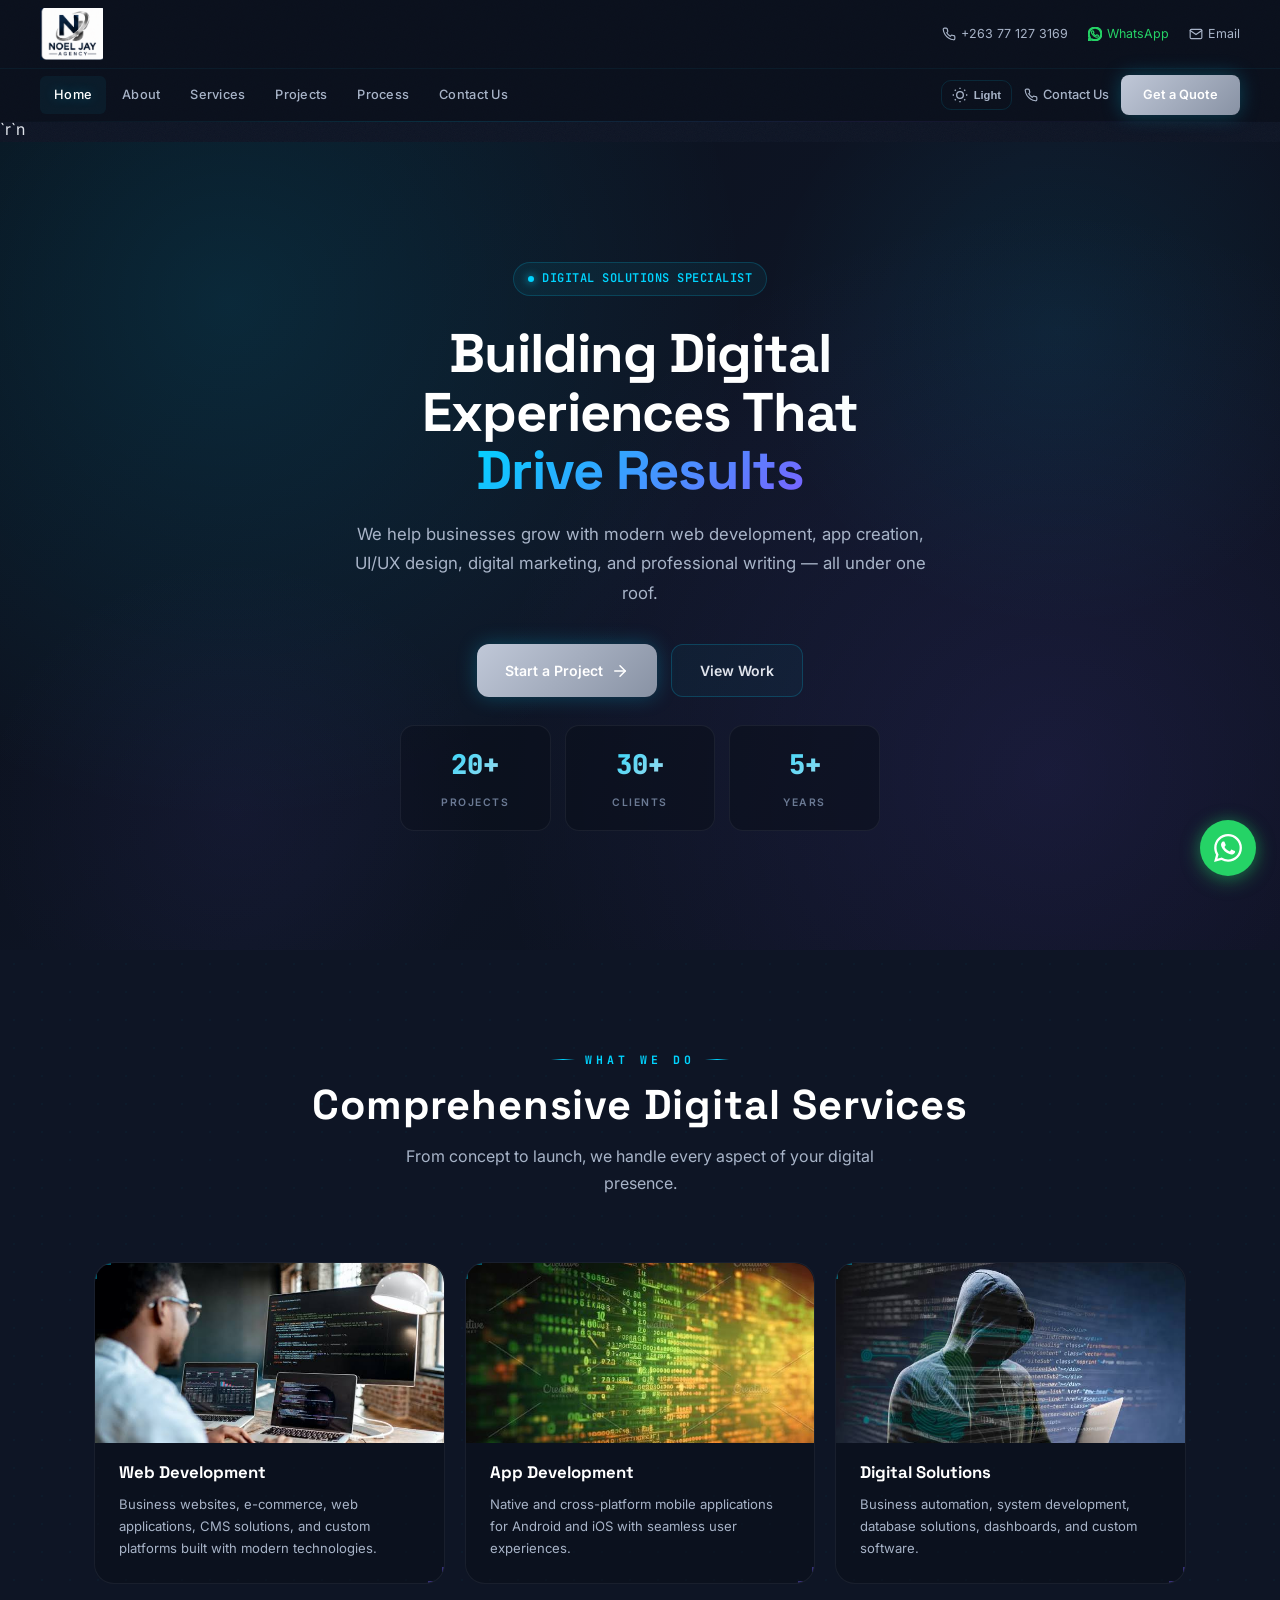
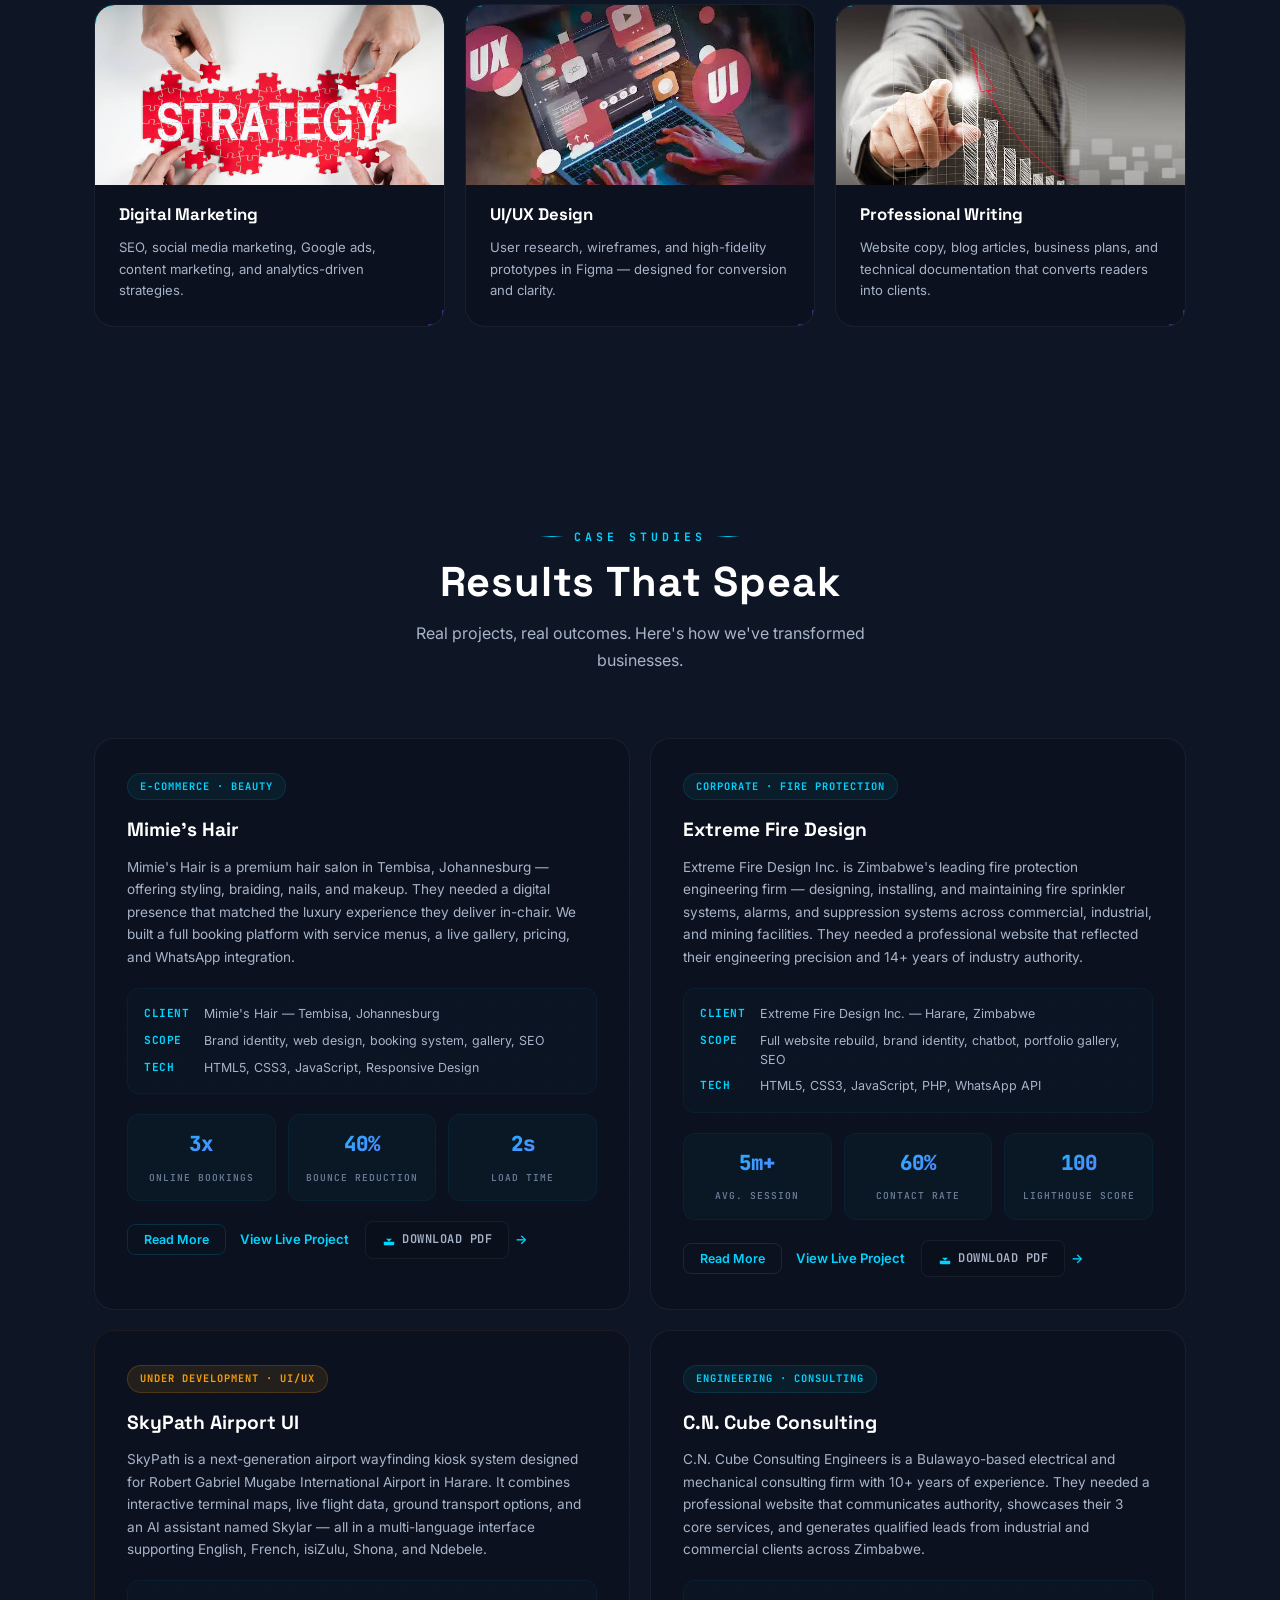
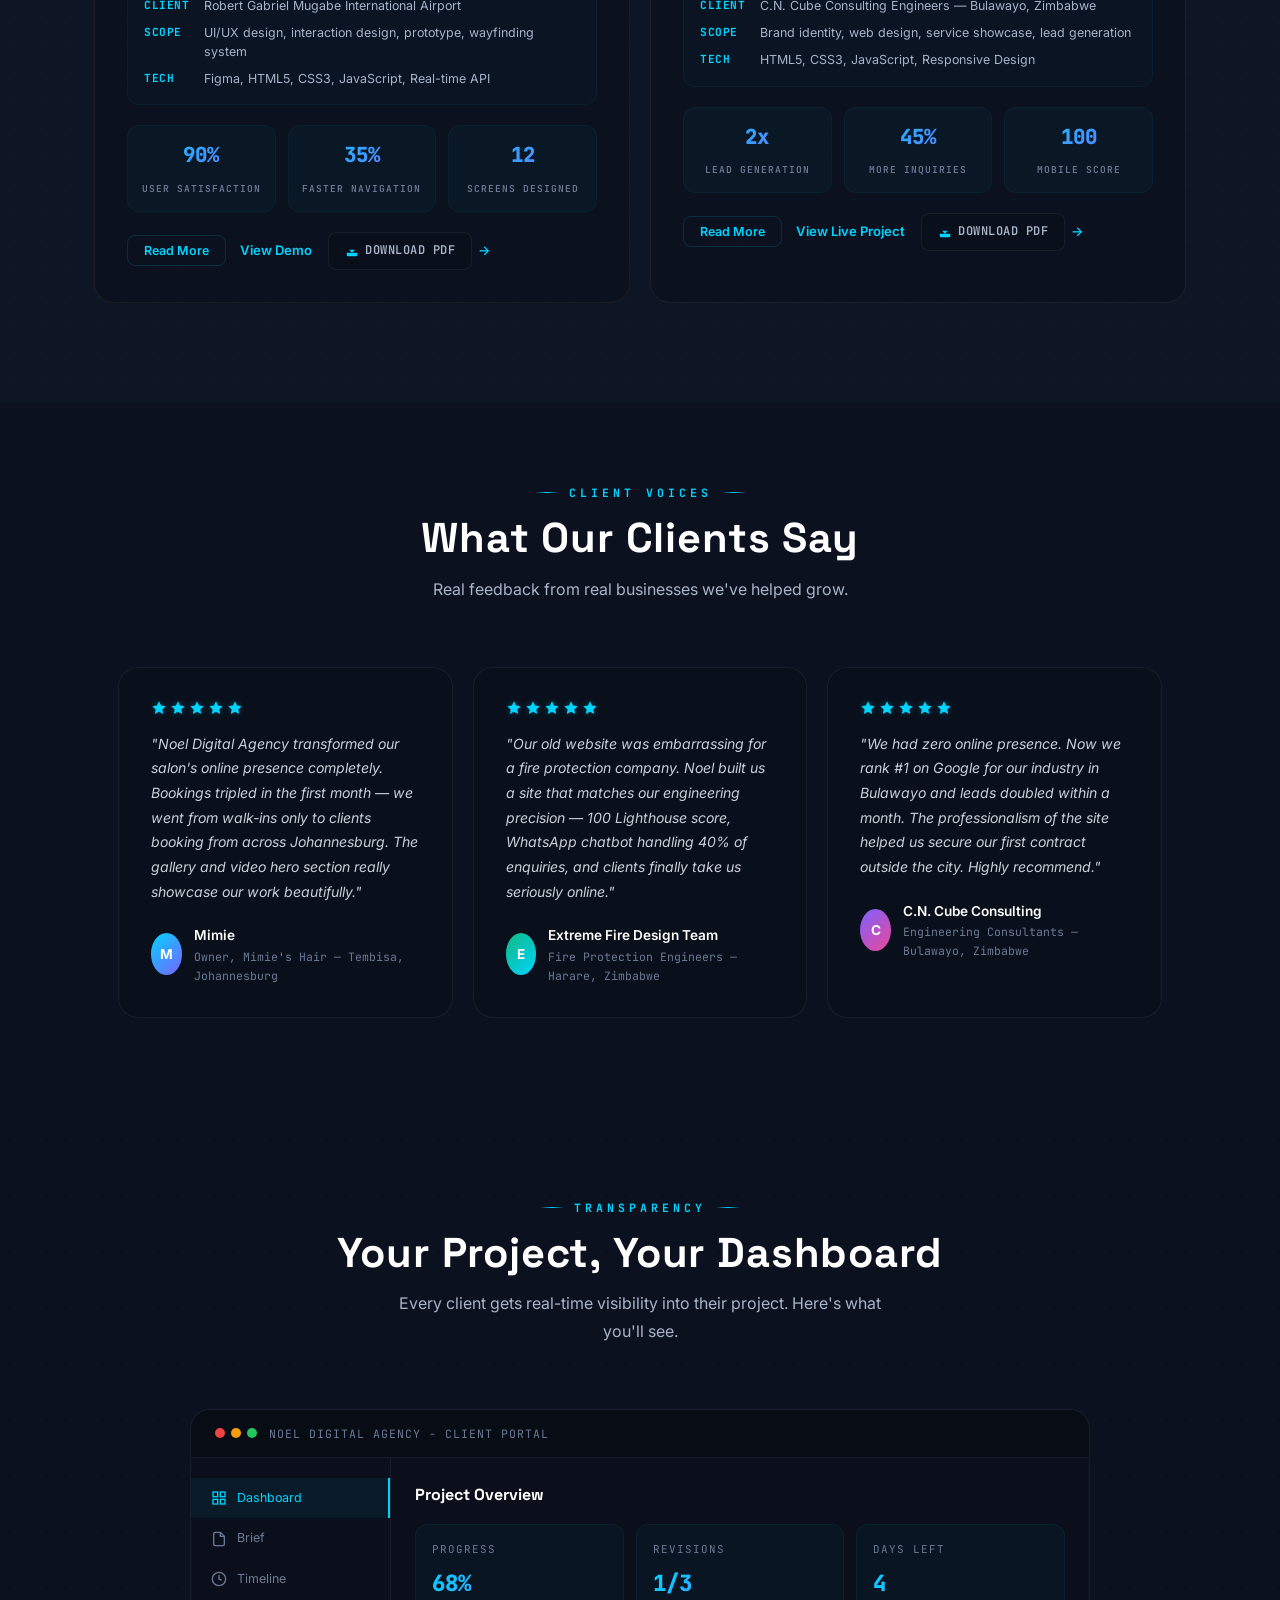
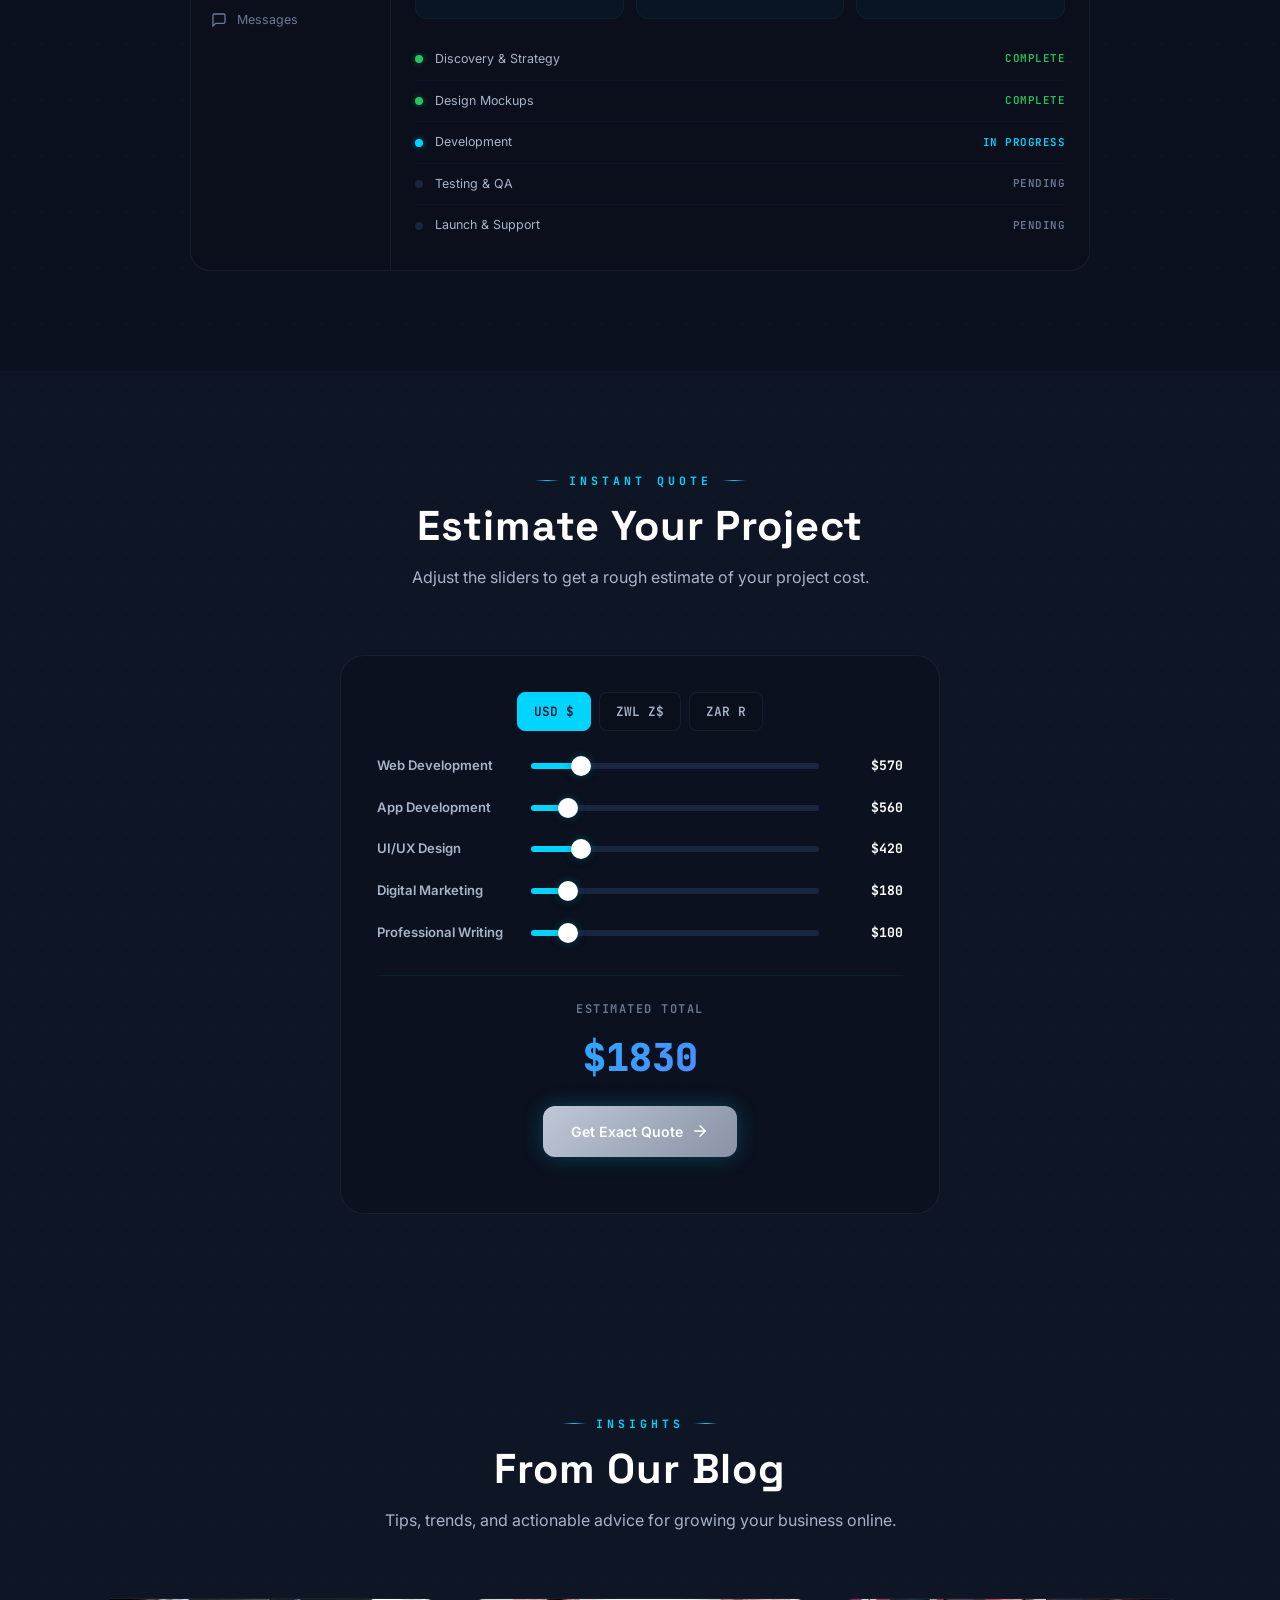
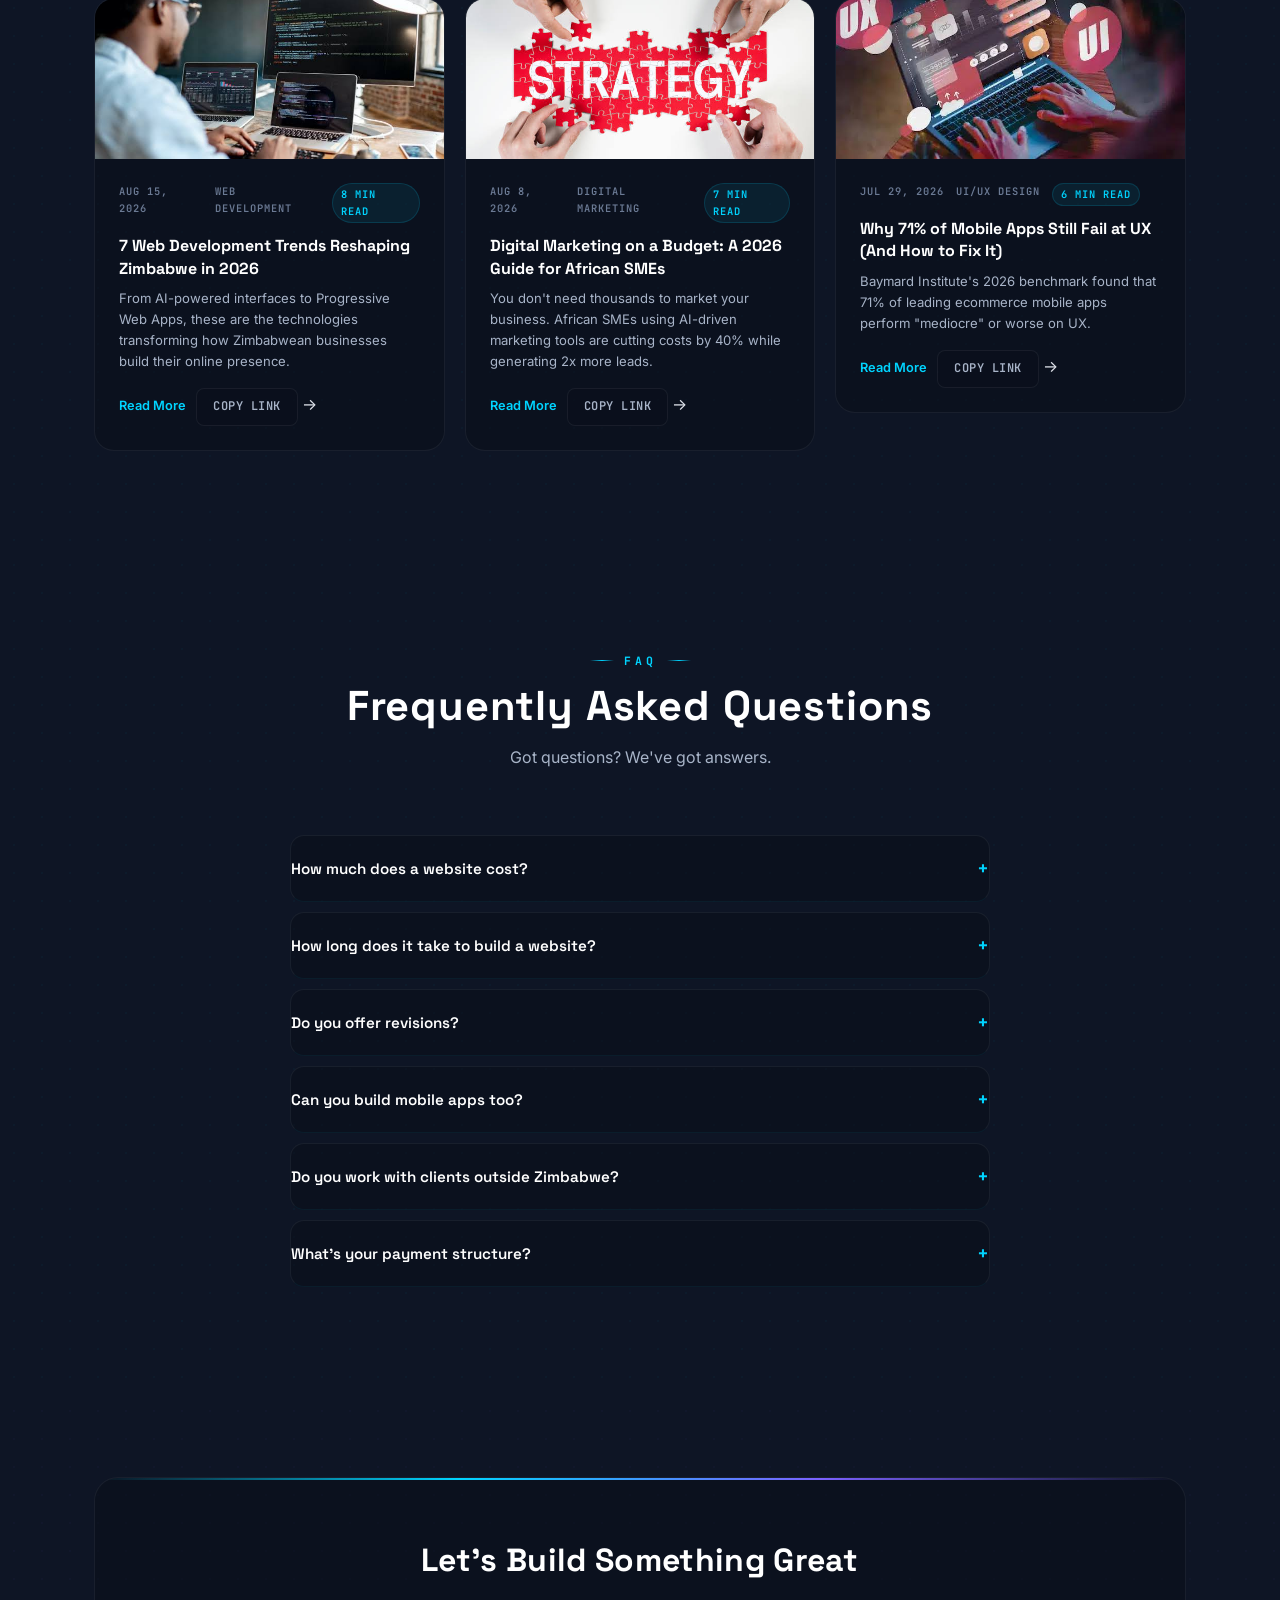
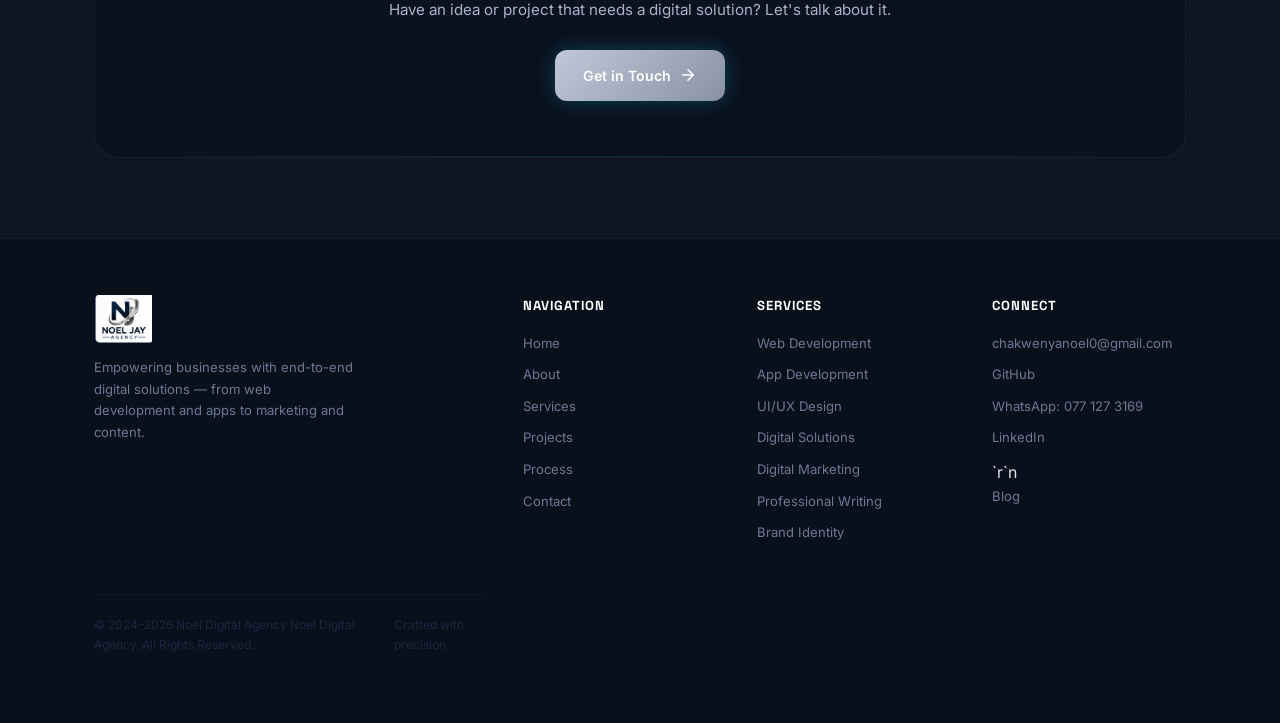
==== commit c0ff9160: "Perf: remove 42 backdrop-filter declarations (TBT killer), remove broken JS stub in process.html" ====
--- a/index.html
+++ b/index.html
@@ -22,7 +22,7 @@
   <link rel="dns-prefetch" href="https://fonts.googleapis.com">
   <link rel="preload" href="loggo.png" as="image">
 
-  <link rel="stylesheet" href="styles.css?v=11">
+  <link rel="stylesheet" href="styles.css?v=12">
   <script type="application/ld+json">
   {"@context":"https://schema.org","@type":"Organization","name":"Noel Digital Agency","url":"https://noeljaywolf-create.github.io/noel-digital-agency/","logo":"https://noeljaywolf-create.github.io/noel-digital-agency/loggo.png","description":"Professional web development, app creation, UI/UX design, digital marketing, and professional writing services.","founder":{"@type":"Person","name":"Noel Chakwenya","jobTitle":"Digital Solutions Specialist","nationality":{"@type":"Country","name":"Zimbabwe"}},"address":{"@type":"PostalAddress","addressCountry":"ZW"},"contactPoint":{"@type":"ContactPoint","contactType":"customer service","email":"chakwenyanoel0@gmail.com","telephone":"+263-77-127-3169"},"sameAs":["https://www.linkedin.com/in/noel-chakwenya","https://github.com/noeljaywolf-create"],"areaServed":{"@type":"Country","name":"Zimbabwe"},"serviceType":["Web Development","App Development","UI/UX Design","Digital Marketing","Professional Writing"]}
   </script>
--- a/styles.css
+++ b/styles.css
@@ -1 +1 @@
-﻿*,*::before,*::after{margin:0;padding:0;box-sizing:border-box}:root{--deep-navy:#0A0F1A;--dark-navy:#0E1525;--corp-navy:#131B2E;--slate:#1A2540;--grey:#6B7A94;--silver:#A8B4C8;--lsilver:#C8D0DE;--off:#E0E4EC;--white:#FFF;--accent:#C0C8D8;--accent-l:#D8DDE8;--grad:linear-gradient(135deg,#C0C8D8,#8892A4);--neon-cyan:#00D4FF;--neon-purple:#7B61FF;--neon-cyan-dim:rgba(0,212,255,.15);--neon-purple-dim:rgba(123,97,255,.15);--glass-bg:rgba(10,15,26,.55);--glass-border:rgba(192,200,216,.08);--glass-blur:blur(20px);--font:'Inter',system-ui,sans-serif;--display:'Space Grotesk',sans-serif;--mono:'JetBrains Mono','SF Mono',monospace;--ease:cubic-bezier(.16,1,.3,1);--glow-cyan:0 0 20px rgba(0,212,255,.25);--glow-purple:0 0 20px rgba(123,97,255,.2);--glow-strong:0 0 30px rgba(0,212,255,.4);}html{scroll-behavior:smooth;-webkit-font-smoothing:antialiased}body{font-family:var(--font);background:var(--dark-navy);color:var(--off);line-height:1.65;overflow-x:hidden;position:relative}body::before{content:'';position:fixed;inset:0;z-index:0;pointer-events:none;opacity:.035;background-image:url("data:image/svg+xml,%3Csvg viewBox='0 0 256 256' xmlns='http://www.w3.org/2000/svg'%3E%3Cfilter id='n'%3E%3CfeTurbulence type='fractalNoise' baseFrequency='.85' numOctaves='4' stitchTiles='stitch'/%3E%3C/filter%3E%3Crect width='100%25' height='100%25' filter='url(%23n)'/%3E%3C/svg%3E");background-size:200px 200px}a{color:inherit;text-decoration:none}img{max-width:100%;display:block}.container{max-width:1140px;margin:0 auto;padding:0 24px;position:relative;z-index:1}.topbar{position:fixed;top:0;left:0;right:0;z-index:999;background:rgba(10,15,26,.65);backdrop-filter:var(--glass-blur);-webkit-backdrop-filter:var(--glass-blur);border-bottom:1px solid transparent;border-image:linear-gradient(90deg,transparent,rgba(0,212,255,.15),rgba(123,97,255,.1),transparent) 1;transition:background .3s}.topbar.scrolled{box-shadow:0 2px 30px rgba(0,0,0,.4),0 0 15px rgba(0,212,255,.05)}.topbar-strip{display:flex;justify-content:space-between;align-items:center;padding:8px 40px;border-bottom:1px solid rgba(0,212,255,.06);font-size:.78rem}.topbar-strip-left{display:flex;align-items:center;gap:6px}.topbar-strip-left img{height:52px;width:auto}.topbar-strip-right{display:flex;align-items:center;gap:20px}.topbar-strip-right a{color:var(--silver);display:flex;align-items:center;gap:5px;transition:color .2s}.topbar-strip-right a:hover{color:var(--neon-cyan)}.topbar-strip-right svg{width:14px;height:14px;stroke:currentColor;fill:none;stroke-width:2}.topbar-strip-right .wa-link{color:#25D366}.topbar-strip-right .wa-link:hover{color:#128C7E}.topbar-main{display:flex;justify-content:space-between;align-items:center;padding:0 40px;height:52px;position:relative}.topbar-nav{display:flex;gap:2px;align-items:center}.topbar-nav a{padding:8px 14px;font-size:.8rem;font-weight:500;color:var(--silver);border-radius:6px;transition:color .2s,background .2s,text-shadow .2s;white-space:nowrap;letter-spacing:.02em}.topbar-nav a:hover,.topbar-nav a.active{color:var(--white);background:rgba(0,212,255,.06);text-shadow:0 0 12px rgba(0,212,255,.3)}.topbar-actions{display:flex;align-items:center;gap:12px}.topbar-actions .contact-link{color:var(--silver);font-size:.8rem;font-weight:500;display:flex;align-items:center;gap:5px;transition:color .2s,text-shadow .2s}.topbar-actions .contact-link:hover{color:var(--neon-cyan);text-shadow:0 0 10px rgba(0,212,255,.3)}.topbar-actions .contact-link svg{width:14px;height:14px;stroke:currentColor;fill:none;stroke-width:2}.topbar-cta{background:var(--grad);color:var(--white)!important;padding:9px 22px;border-radius:8px;font-weight:600!important;font-size:.8rem!important;transition:box-shadow .25s!important;box-shadow:var(--glow-cyan)}.topbar-cta:hover{box-shadow:var(--glow-strong)}.menu-btn{display:none;background:none;border:none;cursor:pointer;padding:6px}.menu-btn span{display:block;width:18px;height:2px;background:var(--off);margin:4px 0;border-radius:2px;transition:transform .3s,opacity .3s}.menu-btn.active span:nth-child(1){transform:rotate(45deg) translate(5px,5px)}.menu-btn.active span:nth-child(2){opacity:0;transform:translateX(-10px)}.menu-btn.active span:nth-child(3){transform:rotate(-45deg) translate(5px,-5px)}.marquee{position:fixed;top:116px;left:0;right:0;z-index:998;background:rgba(19,27,46,.8);backdrop-filter:var(--glass-blur);border-bottom:1px solid rgba(0,212,255,.06);height:36px;display:flex;align-items:center;overflow:hidden}.marquee-track{display:flex;gap:48px;white-space:nowrap;width:max-content}.marquee-track span{font-size:.72rem;font-weight:600;color:var(--grey);letter-spacing:2px;text-transform:uppercase}.marquee-track i{color:var(--neon-cyan);font-style:normal;font-size:.6rem}body{padding-top:116px}.hero{min-height:calc(100vh - 92px);display:flex;align-items:center;position:relative;overflow:hidden;background:radial-gradient(circle at 18% 20%,rgba(0,212,255,.12),transparent 42%),radial-gradient(circle at 82% 78%,rgba(123,97,255,.12),transparent 46%),linear-gradient(135deg,#0A0F1A 0%,#0E1525 50%,#0A0F1A 100%)}.hero::before{content:'';position:absolute;top:-20%;right:-10%;width:700px;height:700px;background:radial-gradient(circle,rgba(0,212,255,.08),transparent 60%);pointer-events:none;z-index:2}.hero::after{content:'';position:absolute;bottom:-20%;left:-5%;width:600px;height:600px;background:radial-gradient(circle,rgba(123,97,255,.06),transparent 60%);pointer-events:none;z-index:2}.hero-inner{position:relative;z-index:3;display:grid;grid-template-columns:1fr 1fr;gap:80px;align-items:center;padding:60px 0}.hero-text .tag{display:inline-flex;align-items:center;gap:8px;background:rgba(0,212,255,.06);border:1px solid rgba(0,212,255,.18);padding:6px 14px;border-radius:100px;font-size:.75rem;font-weight:600;color:var(--neon-cyan);margin-bottom:28px;letter-spacing:.5px;font-family:var(--mono);text-transform:uppercase}.hero-text .tag::before{content:'';width:6px;height:6px;border-radius:50%;background:var(--neon-cyan);box-shadow:0 0 8px var(--neon-cyan)}.hero-text h1{font-family:var(--display);font-size:3.4rem;font-weight:800;line-height:1.08;color:var(--white);margin-bottom:20px;letter-spacing:-.02em}.hero-text h1 em{font-style:normal;background:linear-gradient(135deg,var(--neon-cyan),var(--neon-purple));-webkit-background-clip:text;-webkit-text-fill-color:transparent;background-clip:text}.hero-text p{font-size:1.05rem;color:var(--silver);max-width:480px;margin-bottom:36px;line-height:1.75}.hero-btns{display:flex;gap:14px;flex-wrap:wrap}.hero-visual{position:relative;display:flex;justify-content:center}.hero-card{background:var(--glass-bg);backdrop-filter:var(--glass-blur);border:1px solid var(--glass-border);border-radius:24px;padding:40px;width:100%;max-width:420px;box-shadow:0 8px 32px rgba(0,0,0,.3),inset 0 1px 0 rgba(192,200,216,.05)}.hero-card-top{display:flex;gap:12px;margin-bottom:24px}.hero-card-dot{width:10px;height:10px;border-radius:50%}.hero-card-dot:nth-child(1){background:#EF4444;box-shadow:0 0 6px rgba(239,68,68,.4)}.hero-card-dot:nth-child(2){background:#F59E0B;box-shadow:0 0 6px rgba(245,158,11,.4)}.hero-card-dot:nth-child(3){background:#22C55E;box-shadow:0 0 6px rgba(34,197,94,.4)}.hero-card pre{font-family:var(--mono);font-size:.82rem;color:var(--silver);line-height:1.8;white-space:pre-wrap}.hero-card pre .kw{color:var(--neon-purple)}.hero-card pre .str{color:#22C55E}.hero-card pre .fn{color:var(--neon-cyan)}.hero-card pre .cmt{color:var(--grey)}.hero-stat-row{display:grid;grid-template-columns:repeat(3,1fr);gap:16px;margin-top:24px}.hero-stat{text-align:center;padding:16px;background:var(--glass-bg);border:1px solid var(--glass-border);border-radius:12px;backdrop-filter:var(--glass-blur)}.hero-stat strong{font-family:var(--mono);font-size:1.6rem;font-weight:800;background:linear-gradient(135deg,var(--neon-cyan),var(--accent-l));-webkit-background-clip:text;-webkit-text-fill-color:transparent;background-clip:text;display:block;text-shadow:none}.hero-stat span{font-size:.7rem;color:var(--grey);text-transform:uppercase;letter-spacing:1px;font-weight:600}.btn{display:inline-flex;align-items:center;gap:8px;padding:14px 28px;border-radius:12px;font-size:.88rem;font-weight:600;font-family:var(--font);cursor:pointer;transition:box-shadow .25s,border-color .25s;border:none}.btn-p{background:var(--grad);color:var(--white);box-shadow:var(--glow-cyan)}.btn-p:hover{box-shadow:var(--glow-strong);transform:translateY(-2px)}.btn-s{background:rgba(0,212,255,.04);color:var(--off);border:1px solid rgba(0,212,255,.2)}.btn-s:hover{border-color:var(--neon-cyan);background:rgba(0,212,255,.08);box-shadow:var(--glow-cyan)}.btn svg{width:18px;height:18px;stroke:currentColor;fill:none;stroke-width:2;stroke-linecap:round;stroke-linejoin:round}.sec{padding:100px 0;position:relative}.sec::before{content:'';position:absolute;inset:0;background-image:radial-gradient(rgba(0,212,255,.03) 1px,transparent 1px);background-size:28px 28px;pointer-events:none}.sec-head{text-align:center;margin-bottom:64px;position:relative;z-index:1}.sec-label{font-size:.72rem;font-weight:700;color:var(--neon-cyan);text-transform:uppercase;letter-spacing:4px;margin-bottom:12px;display:flex;align-items:center;justify-content:center;gap:10px;font-family:var(--mono)}.sec-label::before,.sec-label::after{content:'';width:24px;height:1px;background:linear-gradient(90deg,transparent,var(--neon-cyan),transparent)}.sec-title{font-family:var(--display);font-size:2.6rem;font-weight:800;color:var(--white);line-height:1.15;margin-bottom:14px;letter-spacing:.02em}.sec-sub{font-size:1rem;color:var(--silver);max-width:520px;margin:0 auto;line-height:1.7}.svc-grid{display:grid;grid-template-columns:repeat(3,1fr);gap:20px;position:relative;z-index:1}.svc-card{background:var(--glass-bg);backdrop-filter:var(--glass-blur);border:1px solid var(--glass-border);border-radius:20px;padding:0 0 24px;transition:border-color .35s,box-shadow .35s;position:relative;overflow:hidden}.svc-card::before{content:'';position:absolute;top:0;left:0;width:16px;height:16px;border-top:2px solid var(--neon-cyan);border-left:2px solid var(--neon-cyan);z-index:2;opacity:.4}.svc-card::after{content:'';position:absolute;bottom:0;right:0;width:16px;height:16px;border-bottom:2px solid var(--neon-purple);border-right:2px solid var(--neon-purple);z-index:2;opacity:.4}.svc-card:hover{border-color:rgba(0,212,255,.2);box-shadow:0 16px 40px rgba(0,0,0,.25),0 0 20px rgba(0,212,255,.08)}.svc-card:hover::before,.svc-card:hover::after{opacity:.8}.svc-img{width:100%;height:180px;object-fit:cover;object-position:top;display:block;border-radius:20px 20px 0 0}.svc-card h3{font-family:var(--display);font-size:1.05rem;color:var(--white);margin-bottom:8px;font-weight:700;padding:16px 24px 0}.svc-card p{font-size:.82rem;color:var(--silver);line-height:1.65;padding:0 24px}.about-grid{display:grid;grid-template-columns:1fr 1fr;gap:64px;align-items:center}.about-photo{position:relative;border-radius:24px;overflow:hidden}.about-photo img{width:100%;height:480px;object-fit:cover;border-radius:24px}.about-photo::after{content:'';position:absolute;inset:0;border-radius:24px;border:1px solid rgba(0,212,255,.15);pointer-events:none}.about-photo-badge{position:absolute;bottom:20px;left:20px;background:rgba(10,15,26,.7);backdrop-filter:var(--glass-blur);border:1px solid rgba(0,212,255,.15);border-radius:14px;padding:14px 20px;display:flex;align-items:center;gap:12px}.about-photo-badge strong{font-family:var(--mono);font-size:1.4rem;font-weight:800;background:linear-gradient(135deg,var(--neon-cyan),var(--neon-purple));-webkit-background-clip:text;-webkit-text-fill-color:transparent;background-clip:text}.about-photo-badge span{font-size:.75rem;color:var(--silver);line-height:1.3}.about-content .tag{font-size:.72rem;font-weight:700;color:var(--neon-cyan);text-transform:uppercase;letter-spacing:4px;margin-bottom:12px;font-family:var(--mono)}.about-content h2{font-family:var(--display);font-size:2.2rem;font-weight:800;color:var(--white);margin-bottom:16px;line-height:1.15;letter-spacing:.01em}.about-content>p{color:var(--silver);margin-bottom:24px;font-size:.95rem;line-height:1.75}.about-points{list-style:none;margin-bottom:32px}.about-points li{display:flex;align-items:flex-start;gap:10px;padding:8px 0;font-size:.88rem;color:var(--off)}.about-points li::before{content:'';width:6px;height:6px;border-radius:50%;background:var(--neon-cyan);margin-top:7px;flex-shrink:0;box-shadow:0 0 6px var(--neon-cyan)}.tech-row{display:grid;grid-template-columns:repeat(5,1fr);gap:16px;position:relative;z-index:1}.tech-col{background:var(--glass-bg);backdrop-filter:var(--glass-blur);border:1px solid var(--glass-border);border-radius:16px;padding:24px;transition:border-color .3s,box-shadow .3s}.tech-col:hover{border-color:rgba(0,212,255,.15);box-shadow:0 8px 24px rgba(0,0,0,.2),0 0 12px rgba(0,212,255,.06)}.tech-col h4{font-family:var(--display);font-size:.85rem;color:var(--white);margin-bottom:14px;display:flex;align-items:center;gap:6px}.tech-col h4 span{font-size:1rem}.tech-tags{display:flex;flex-wrap:wrap;gap:6px}.tech-tag{background:rgba(0,212,255,.04);border:1px solid rgba(0,212,255,.1);padding:5px 10px;border-radius:6px;font-size:.72rem;color:var(--lsilver);font-weight:500;transition:background .3s,border-color .3s,box-shadow .3s;font-family:var(--mono)}.tech-tag:hover{background:rgba(0,212,255,.1);border-color:rgba(0,212,255,.3);box-shadow:0 0 10px rgba(0,212,255,.15)}.w-grid{display:grid;grid-template-columns:repeat(3,1fr);gap:16px;position:relative;z-index:1}.w-card{background:var(--glass-bg);backdrop-filter:var(--glass-blur);border:1px solid var(--glass-border);border-radius:16px;padding:24px;transition:border-color .3s,box-shadow .3s}.w-card:hover{border-color:rgba(0,212,255,.15);box-shadow:0 8px 24px rgba(0,0,0,.2),0 0 10px rgba(0,212,255,.05)}.w-card-num{font-family:var(--mono);font-size:.68rem;font-weight:700;color:var(--neon-cyan);letter-spacing:2px;text-transform:uppercase;margin-bottom:8px}.w-card h4{font-family:var(--display);font-size:.95rem;color:var(--white);margin-bottom:10px;font-weight:700}.w-card ul{list-style:none}.w-card ul li{font-size:.78rem;color:var(--silver);padding:3px 0 3px 12px;position:relative;line-height:1.5}.w-card ul li::before{content:'';position:absolute;left:0;top:9px;width:4px;height:4px;border-radius:50%;background:var(--neon-cyan);opacity:.5;box-shadow:0 0 4px var(--neon-cyan)}.port-grid{display:grid;grid-template-columns:repeat(2,1fr);gap:20px;position:relative;z-index:1}.port-card{background:var(--glass-bg);backdrop-filter:var(--glass-blur);border:1px solid var(--glass-border);border-radius:20px;overflow:hidden;transition:border-color .4s,box-shadow .4s;text-decoration:none;position:relative}.port-card:hover{border-color:rgba(0,212,255,.2);box-shadow:0 20px 40px rgba(0,0,0,.3),0 0 20px rgba(0,212,255,.08)}.port-img{height:220px;position:relative;overflow:hidden}.port-img-bg{width:100%;height:100%;transition:transform .5s var(--ease)}.port-card:hover .port-img-bg{transform:scale(1.04)}.port-img-bg.p1{background:linear-gradient(135deg,#0a0a2e,#1a1060,#6C3CE1)}.port-img-bg.p2{background:linear-gradient(135deg,#0d2b3e,#006B5C,#00D4AA)}.port-img-bg.p3{background:linear-gradient(135deg,#2a1030,#8C0E4E,#E11C6C)}.port-img-bg.p4{background:linear-gradient(135deg,#0a1a3e,#1A4C8E,#3C8CE1)}.port-logo{position:absolute;inset:0;display:flex;align-items:center;justify-content:center;z-index:1;padding:20px}.port-logo img{max-width:160px;max-height:90px;object-fit:contain;filter:brightness(1.1);transition:transform .4s}.port-card:hover .port-logo img{transform:scale(1.06)}.port-logo-txt{font-family:var(--display);font-size:1.6rem;font-weight:700;color:var(--white);text-align:center;line-height:1.2;text-shadow:0 2px 12px rgba(0,0,0,.3)}.port-logo-txt span{display:block;font-size:.68rem;font-weight:400;color:rgba(255,255,255,.65);letter-spacing:1px;text-transform:uppercase;margin-top:4px;font-family:var(--mono)}.port-logo-ico{width:56px;height:56px;background:rgba(255,255,255,.1);border-radius:14px;display:flex;align-items:center;justify-content:center;margin-bottom:10px;backdrop-filter:blur(8px);border:1px solid rgba(255,255,255,.12)}.port-logo-ico svg{width:28px;height:28px;stroke:var(--white);fill:none;stroke-width:1.8}.port-overlay{position:absolute;inset:0;background:rgba(0,22,45,.72);display:flex;align-items:center;justify-content:center;opacity:0;transition:opacity .3s;z-index:2;border-radius:20px;backdrop-filter:blur(4px)}.port-card:hover .port-overlay{opacity:1}.port-overlay span{background:var(--white);color:var(--deep-navy);padding:8px 18px;border-radius:8px;font-weight:600;font-size:.82rem}.port-body{padding:24px 28px}.port-tag{display:inline-block;background:rgba(0,212,255,.06);border:1px solid rgba(0,212,255,.12);color:var(--neon-cyan);padding:3px 10px;border-radius:5px;font-size:.72rem;font-weight:600;margin-bottom:10px;font-family:var(--mono);text-transform:uppercase;letter-spacing:.5px}.port-body h3{font-family:var(--display);font-size:1.05rem;color:var(--white);margin-bottom:6px;font-weight:700}.port-body p{font-size:.82rem;color:var(--silver);line-height:1.6;margin-bottom:12px}.port-body a{font-size:.78rem;color:var(--neon-cyan);font-weight:600;transition:color .2s,text-shadow .2s}.port-body a:hover{color:var(--white);text-shadow:0 0 8px rgba(0,212,255,.4)}.proc-grid{display:grid;grid-template-columns:repeat(6,1fr);gap:16px;position:relative;z-index:1}.proc-card{text-align:center;padding:28px 16px;background:var(--glass-bg);backdrop-filter:var(--glass-blur);border:1px solid var(--glass-border);border-radius:16px;transition:border-color .3s,box-shadow .3s;position:relative}.proc-card:hover{border-color:rgba(0,212,255,.2);box-shadow:0 8px 24px rgba(0,0,0,.2),0 0 12px rgba(0,212,255,.06)}.proc-num{font-family:var(--mono);font-size:1.8rem;font-weight:800;background:linear-gradient(135deg,var(--neon-cyan),var(--neon-purple));-webkit-background-clip:text;-webkit-text-fill-color:transparent;background-clip:text;margin-bottom:12px}.proc-card h4{font-family:var(--display);font-size:.85rem;color:var(--white);margin-bottom:6px;font-weight:700}.proc-card p{font-size:.72rem;color:var(--grey);line-height:1.5}.why-grid{display:grid;grid-template-columns:repeat(2,1fr);gap:12px;position:relative;z-index:1}.why-item{display:flex;align-items:center;gap:12px;background:var(--glass-bg);backdrop-filter:var(--glass-blur);border:1px solid var(--glass-border);border-radius:12px;padding:14px 18px;transition:border-color .3s,box-shadow .3s}.why-item:hover{border-color:rgba(0,212,255,.15);box-shadow:0 8px 24px rgba(0,0,0,.2),0 0 8px rgba(0,212,255,.06)}.why-item svg{width:18px;height:18px;stroke:var(--neon-cyan);flex-shrink:0;fill:none;stroke-width:2;filter:drop-shadow(0 0 4px rgba(0,212,255,.3))}.why-item span{font-size:.85rem;color:var(--off);font-weight:500}.test-grid{display:grid;grid-template-columns:repeat(3,1fr);gap:20px;position:relative;z-index:1}.test-card{background:var(--glass-bg);backdrop-filter:var(--glass-blur);border:1px solid var(--glass-border);border-radius:20px;padding:32px;transition:border-color .3s,box-shadow .3s;position:relative}.test-card:hover{border-color:rgba(0,212,255,.15);box-shadow:0 12px 30px rgba(0,0,0,.2),0 0 12px rgba(0,212,255,.05)}.test-stars{display:flex;gap:3px;margin-bottom:16px}.test-stars svg{width:16px;height:16px;fill:var(--neon-cyan);filter:drop-shadow(0 0 3px rgba(0,212,255,.3))}.test-card blockquote{font-size:.88rem;color:var(--off);line-height:1.75;margin-bottom:20px;font-style:italic;opacity:.9}.test-author{display:flex;align-items:center;gap:12px}.test-avatar{width:42px;height:42px;border-radius:50%;display:flex;align-items:center;justify-content:center;font-weight:700;font-size:.85rem;color:var(--white)}.test-avatar.a1{background:linear-gradient(135deg,var(--neon-cyan),var(--neon-purple))}.test-avatar.a2{background:linear-gradient(135deg,#10B981,var(--neon-cyan))}.test-avatar.a3{background:linear-gradient(135deg,var(--neon-purple),#EC4899)}.test-name{font-weight:600;color:var(--white);font-size:.85rem}.test-role{font-size:.72rem;color:var(--grey);font-family:var(--mono)}.faq-list{max-width:700px;margin:0 auto;position:relative;z-index:1}.faq-item{background:var(--glass-bg);backdrop-filter:var(--glass-blur);border:1px solid var(--glass-border);border-radius:14px;margin-bottom:10px;overflow:hidden;transition:border-color .3s,box-shadow .3s}.faq-item:hover{border-color:rgba(0,212,255,.12);box-shadow:0 4px 16px rgba(0,0,0,.15)}.faq-item summary{padding:18px 22px;font-family:var(--display);font-size:.92rem;color:var(--white);cursor:pointer;list-style:none;display:flex;justify-content:space-between;align-items:center;font-weight:600}.faq-item summary::after{content:'+';font-size:1.2rem;color:var(--neon-cyan);transition:transform .3s;font-weight:300}.faq-item[open] summary::after{transform:rotate(45deg)}.faq-item p{padding:0 22px 18px;color:var(--silver);font-size:.85rem;line-height:1.7}.contact-grid{display:grid;grid-template-columns:1fr 1.2fr;gap:48px;align-items:start;position:relative;z-index:1}.c-info{background:var(--glass-bg);backdrop-filter:var(--glass-blur);border:1px solid var(--glass-border);border-radius:20px;padding:36px;transition:border-color .3s,box-shadow .3s}.c-info:hover{border-color:rgba(0,212,255,.12);box-shadow:0 8px 24px rgba(0,0,0,.15)}.c-info h3{font-family:var(--display);font-size:1.3rem;color:var(--white);margin-bottom:8px;font-weight:700}.c-info>p{color:var(--silver);font-size:.88rem;margin-bottom:28px;line-height:1.65}.c-row{display:flex;align-items:center;gap:14px;margin-bottom:20px}.c-ico{width:44px;height:44px;background:rgba(0,212,255,.06);border:1px solid rgba(0,212,255,.1);border-radius:11px;display:flex;align-items:center;justify-content:center;flex-shrink:0}.c-ico svg{width:20px;height:20px;stroke:var(--neon-cyan);fill:none;stroke-width:1.8}.c-label{font-size:.7rem;color:var(--grey);text-transform:uppercase;letter-spacing:1px;margin-bottom:1px;font-family:var(--mono)}.c-val{color:var(--white);font-weight:500;font-size:.88rem}.c-socials{display:flex;gap:10px;margin-top:28px}.c-social{width:40px;height:40px;background:rgba(0,212,255,.04);border:1px solid rgba(0,212,255,.1);border-radius:10px;display:flex;align-items:center;justify-content:center;transition:background .25s,border-color .25s,box-shadow .25s;cursor:pointer}.c-social:hover{background:rgba(0,212,255,.12);border-color:var(--neon-cyan);box-shadow:var(--glow-cyan)}.c-social svg{width:18px;height:18px;fill:var(--silver);transition:fill .25s}.c-social:hover svg{fill:var(--white)}.c-form{background:var(--glass-bg);backdrop-filter:var(--glass-blur);border:1px solid var(--glass-border);border-radius:20px;padding:36px;transition:border-color .3s,box-shadow .3s}.c-form:hover{border-color:rgba(0,212,255,.08);box-shadow:0 4px 16px rgba(0,0,0,.1)}.f-group{margin-bottom:16px}.f-group label{display:block;font-size:.78rem;font-weight:600;color:var(--off);margin-bottom:5px;font-family:var(--mono);text-transform:uppercase;letter-spacing:.5px}.f-group input,.f-group textarea,.f-group select{width:100%;padding:11px 14px;background:rgba(10,15,26,.6);border:1px solid rgba(0,212,255,.08);border-radius:10px;color:var(--off);font-family:var(--font);font-size:.88rem;transition:border-color .25s,box-shadow .25s;outline:none}.f-group input:focus,.f-group textarea:focus,.f-group select:focus{border-color:var(--neon-cyan);box-shadow:0 0 0 3px rgba(0,212,255,.1),var(--glow-cyan)}.f-group textarea{resize:vertical;min-height:100px}.f-group select option{background:var(--corp-navy)}.f-row{display:grid;grid-template-columns:1fr 1fr;gap:14px}.f-submit{width:100%;padding:13px;background:var(--grad);color:var(--white);border:none;border-radius:10px;font-size:.9rem;font-weight:600;cursor:pointer;transition:box-shadow .25s;font-family:var(--font);box-shadow:var(--glow-cyan)}.f-submit:hover{box-shadow:var(--glow-strong);transform:translateY(-2px)}.cta{text-align:center;padding:80px 0;position:relative}.cta::before{content:'';position:absolute;inset:0;background-image:radial-gradient(rgba(123,97,255,.03) 1px,transparent 1px);background-size:28px 28px;pointer-events:none}.cta-box{background:var(--glass-bg);backdrop-filter:var(--glass-blur);border:1px solid var(--glass-border);border-radius:24px;padding:56px 40px;position:relative;overflow:hidden;transition:border-color .3s,box-shadow .3s;z-index:1}.cta-box:hover{border-color:rgba(0,212,255,.2);box-shadow:0 20px 50px rgba(0,0,0,.3),0 0 20px rgba(0,212,255,.08)}.cta-box::before{content:'';position:absolute;top:0;left:0;right:0;height:2px;background:linear-gradient(90deg,transparent,var(--neon-cyan),var(--neon-purple),transparent)}.cta-box::after{content:'';position:absolute;bottom:0;left:0;right:0;height:1px;background:linear-gradient(90deg,transparent,rgba(0,212,255,.15),transparent)}.cta-box h2{font-family:var(--display);font-size:2rem;color:var(--white);margin-bottom:10px;font-weight:800;letter-spacing:.01em}.cta-box p{color:var(--silver);margin-bottom:28px;font-size:.95rem}footer{border-top:1px solid rgba(0,212,255,.08);padding:56px 0 28px;background:rgba(10,15,26,.8);backdrop-filter:var(--glass-blur);position:relative}footer::before{content:'';position:absolute;inset:0;background-image:radial-gradient(rgba(0,212,255,.02) 1px,transparent 1px);background-size:24px 24px;pointer-events:none}.ft-grid{display:grid;grid-template-columns:2fr 1fr 1fr 1fr;gap:40px;margin-bottom:40px;position:relative;z-index:1}.ft-brand p{color:var(--grey);font-size:.82rem;line-height:1.65;margin-top:14px;max-width:260px}.ft-col h5{font-family:var(--display);font-size:.82rem;color:var(--white);margin-bottom:16px;font-weight:700;text-transform:uppercase;letter-spacing:1px}.ft-col a{display:block;color:var(--grey);font-size:.82rem;margin-bottom:10px;transition:color .2s,text-shadow .2s}.ft-col a:hover{color:var(--neon-cyan);text-shadow:0 0 8px rgba(0,212,255,.3)}.ft-bottom{border-top:1px solid rgba(0,212,255,.06);padding-top:20px;display:flex;justify-content:space-between;align-items:center;position:relative;z-index:1}.ft-bottom p{color:var(--slate);font-size:.75rem}.reveal{opacity:1;transform:none}.reveal.vis{opacity:1;transform:none}.label-reveal{opacity:1;transform:none}.label-reveal.label-vis{opacity:1;transform:none}@media(max-width:1024px){.hero-inner{grid-template-columns:1fr;text-align:center}.hero-text p{margin:0 auto 36px}.hero-btns{justify-content:center}.hero-visual{display:none}.svc-grid{grid-template-columns:repeat(2,1fr)}.tech-row{grid-template-columns:repeat(3,1fr)}.w-grid{grid-template-columns:repeat(2,1fr)}.proc-grid{grid-template-columns:repeat(3,1fr)}.test-grid{grid-template-columns:repeat(2,1fr)}.ft-grid{grid-template-columns:1fr 1fr}}@media(max-width:768px){.marquee{display:none}body{padding-top:0!important}.topbar-strip{display:none}.topbar-main{padding:0 16px;height:48px}.topbar-nav{display:none;position:absolute;top:48px;left:0;right:0;background:rgba(10,15,26,.95);backdrop-filter:var(--glass-blur);flex-direction:column;padding:12px 16px;gap:2px;border-bottom:1px solid rgba(0,212,255,.08);z-index:1000}.topbar-nav.active{display:flex}.topbar-nav a{width:100%;text-align:left;padding:10px 12px;font-size:.78rem;border-radius:8px}.topbar-nav a:hover{background:rgba(0,212,255,.06)}.topbar-actions .contact-link{display:none}.topbar-cta{padding:7px 14px;font-size:.72rem!important}.menu-btn{display:block;position:relative;z-index:1001}.hero-text h1{font-size:2.2rem}.sec-title{font-size:1.8rem}.svc-grid,.tech-row,.w-grid,.port-grid,.proc-grid,.test-grid,.why-grid,.contact-grid,.ft-grid{grid-template-columns:1fr}.f-row{grid-template-columns:1fr}.ft-bottom{flex-direction:column;gap:10px;text-align:center}.hero-stat-row{grid-template-columns:repeat(3,1fr)}.hero{min-height:auto;padding:60px 0 40px}.hero-inner{padding:40px 0}.hero-stats{grid-template-columns:repeat(3,1fr);gap:10px}.hero-stat{padding:12px 8px}.hero-stat strong{font-size:1.3rem}.hero-btns{flex-direction:column;gap:10px}.hero-btns .btn{width:100%;justify-content:center;padding:12px 20px;font-size:.82rem}.sec{padding:60px 0}.sec-head{margin-bottom:40px}.sec-title{font-size:1.6rem}.sec-sub{font-size:.88rem}.svc-img{height:140px}.test-grid{gap:14px}.test-card{padding:20px}.cases-grid{gap:14px}.case-card{padding:20px}.case-metrics{grid-template-columns:repeat(3,1fr);gap:8px}.case-metric{padding:10px 6px}.case-metric strong{font-size:1.1rem}.blog-grid{grid-template-columns:1fr}.pricing-row{grid-template-columns:1fr;gap:6px}.pricing-row label{margin-bottom:0}.ft-grid{grid-template-columns:1fr 1fr;gap:24px}.ft-brand{grid-column:1/-1}.ft-bottom{padding-top:16px}.contact-grid{grid-template-columns:1fr;gap:24px}.c-info{padding:24px}.c-form{padding:24px}.about-layout{grid-template-columns:1fr;gap:32px}.about-photo img{height:320px}.wa-float{width:48px;height:48px;bottom:16px;right:16px}.wa-float svg{width:24px;height:24px}.btt{width:36px;height:36px;bottom:16px;right:72px}.btt svg{width:14px;height:14px}}@media(max-width:480px){.hero-text h1{font-size:1.7rem}.hero-btns{flex-direction:column}.btn{width:100%;justify-content:center}}.port-card .port-overlay{position:absolute;inset:0;background:rgba(0,10,30,.75);display:flex;flex-direction:column;align-items:center;justify-content:center;gap:10px;opacity:0;transition:opacity .35s var(--ease);z-index:5;border-radius:20px;backdrop-filter:blur(4px)}.port-card:hover .port-overlay{opacity:1}.port-overlay-btn{padding:10px 22px;background:var(--white);color:var(--deep-navy);border-radius:8px;font-weight:600;font-size:.82rem;display:inline-flex;align-items:center;gap:6px}.port-overlay-btn svg{width:16px;height:16px;stroke:currentColor;fill:none;stroke-width:2}.port-overlay-tag{font-size:.68rem;color:rgba(255,255,255,.65);text-transform:uppercase;letter-spacing:1px;font-weight:600;font-family:var(--mono)}.f-success{display:none;text-align:center;padding:48px 20px}.f-success.show{display:block}.f-success svg{width:60px;height:60px;margin:0 auto 16px;stroke:var(--neon-cyan);fill:none;stroke-width:2;stroke-linecap:round;stroke-linejoin:round;filter:drop-shadow(0 0 8px rgba(0,212,255,.3))}.f-success h3{font-family:var(--display);font-size:1.2rem;color:var(--white);margin-bottom:8px}.f-success p{color:var(--silver);font-size:.85rem}.hero-stats{display:grid;grid-template-columns:repeat(3,1fr);gap:14px;margin-top:28px}.hero-stat{text-align:center;padding:16px 10px;background:var(--glass-bg);border:1px solid var(--glass-border);border-radius:14px;backdrop-filter:var(--glass-blur)}.hero-stat strong{font-family:var(--mono);font-size:1.7rem;font-weight:800;background:linear-gradient(135deg,var(--neon-cyan),var(--accent-l));-webkit-background-clip:text;-webkit-text-fill-color:transparent;background-clip:text;display:block}.hero-stat span{font-size:.65rem;color:var(--grey);text-transform:uppercase;letter-spacing:1.5px;font-weight:600}.hero-text .tag::before{background:var(--neon-cyan);box-shadow:0 0 8px var(--neon-cyan)}.sec-label{color:var(--neon-cyan)}.sec-label::before,.sec-label::after{background:linear-gradient(90deg,transparent,var(--neon-cyan),transparent)}.reveal{opacity:1;transform:none}.reveal.vis{opacity:1;transform:none}.topnav{position:relative}.nav-indicator{position:absolute;height:3px;background:linear-gradient(90deg,var(--neon-cyan),var(--neon-purple));border-radius:3px;transition:all .4s cubic-bezier(.16,1,.3,1);pointer-events:none;opacity:0;bottom:0}.fx-scroll-progress{position:fixed;top:0;left:0;height:3px;background:linear-gradient(90deg,var(--neon-cyan),var(--neon-purple),var(--neon-cyan));z-index:10001;will-change:width}::selection{background:rgba(0,212,255,.25);color:var(--white)}::-moz-selection{background:rgba(0,212,255,.25);color:var(--white)}:focus-visible{outline:2px solid var(--neon-cyan);outline-offset:3px;border-radius:4px}input:focus-visible,textarea:focus-visible,select:focus-visible{outline:none;border-color:var(--neon-cyan);box-shadow:0 0 0 3px rgba(0,212,255,.15),var(--glow-cyan)}.wa-float{position:fixed;bottom:24px;right:24px;z-index:998;width:56px;height:56px;background:#25D366;border-radius:50%;display:flex;align-items:center;justify-content:center;box-shadow:0 4px 20px rgba(37,211,102,.4),0 0 15px rgba(37,211,102,.2);transition:transform .2s}.wa-float:hover{transform:scale(1.1);box-shadow:0 4px 30px rgba(37,211,102,.5),0 0 25px rgba(37,211,102,.3)}.wa-float svg{width:28px;height:28px;fill:var(--white)}.wa-float-pulse{display:none}.btt{position:fixed;bottom:24px;right:96px;z-index:998;width:44px;height:44px;background:var(--glass-bg);backdrop-filter:var(--glass-blur);border:1px solid rgba(0,212,255,.12);border-radius:50%;display:flex;align-items:center;justify-content:center;cursor:pointer;opacity:0;visibility:hidden;transition:opacity .3s,visibility .3s,transform .2s,border-color .3s,box-shadow .3s}.btt.show{opacity:1;visibility:visible}.btt:hover{transform:translateY(-2px);border-color:var(--neon-cyan);box-shadow:var(--glow-cyan)}.btt svg{width:18px;height:18px;stroke:var(--neon-cyan);fill:none;stroke-width:2}.pricing-wrap{background:var(--glass-bg);backdrop-filter:var(--glass-blur);border:1px solid var(--glass-border);border-radius:24px;padding:36px;position:relative;z-index:1}.pricing-sliders{display:flex;flex-direction:column;gap:20px}.pricing-row{display:grid;grid-template-columns:140px 1fr 70px;align-items:center;gap:14px}.pricing-row label{font-size:.82rem;color:var(--silver);font-weight:600}.pricing-row .price-val{font-size:.82rem;color:var(--white);font-weight:700;text-align:right;font-family:var(--mono)}.price-slider{-webkit-appearance:none;appearance:none;width:100%;height:6px;background:linear-gradient(90deg,var(--neon-cyan) 0%,var(--neon-cyan) var(--fill,25%),var(--slate) var(--fill,25%),var(--slate) 100%);border-radius:6px;outline:none;cursor:pointer}.price-slider::-webkit-slider-thumb{-webkit-appearance:none;width:20px;height:20px;background:var(--white);border-radius:50%;box-shadow:0 2px 8px rgba(0,0,0,.3),0 0 8px rgba(0,212,255,.3);cursor:pointer;transition:transform .2s,box-shadow .2s}.price-slider::-webkit-slider-thumb:hover{transform:scale(1.2);box-shadow:0 2px 8px rgba(0,0,0,.3),0 0 12px rgba(0,212,255,.5)}.price-slider::-moz-range-thumb{width:20px;height:20px;background:var(--white);border-radius:50%;box-shadow:0 2px 8px rgba(0,0,0,.3),0 0 8px rgba(0,212,255,.3);cursor:pointer;border:none}.pricing-total-wrap{text-align:center;margin-top:32px;padding-top:24px;border-top:1px solid rgba(0,212,255,.08)}.pricing-total-label{font-size:.75rem;color:var(--grey);text-transform:uppercase;letter-spacing:1.5px;font-weight:600;margin-bottom:6px;font-family:var(--mono)}.pricing-total{font-family:var(--mono);font-size:2.4rem;font-weight:800;background:linear-gradient(135deg,var(--neon-cyan),var(--neon-purple));-webkit-background-clip:text;-webkit-text-fill-color:transparent;background-clip:text}.price-breakdown{display:grid;grid-template-columns:1fr 1fr;gap:8px}.price-row{display:flex;justify-content:space-between;padding:6px 12px;background:rgba(0,212,255,.03);border:1px solid rgba(0,212,255,.05);border-radius:8px;font-size:.75rem}.price-row span:first-child{color:var(--silver)}.price-row span:last-child{color:var(--white);font-weight:600;font-family:var(--mono)}@media(max-width:600px){.pricing-row{grid-template-columns:1fr;gap:6px}.pricing-row label{margin-bottom:-10px}.price-breakdown{grid-template-columns:1fr}}.cases-grid{display:grid;grid-template-columns:repeat(2,1fr);gap:20px;position:relative;z-index:1}.case-card{background:var(--glass-bg);backdrop-filter:var(--glass-blur);border:1px solid var(--glass-border);border-radius:20px;padding:32px;transition:border-color .4s,box-shadow .4s;position:relative}.case-card:hover{border-color:rgba(0,212,255,.15);transform:translateY(-4px);box-shadow:0 20px 50px rgba(0,0,0,.2),0 0 15px rgba(0,212,255,.06)}.case-badge{display:inline-block;padding:4px 12px;background:rgba(0,212,255,.06);border:1px solid rgba(0,212,255,.12);border-radius:100px;font-size:.65rem;font-weight:700;color:var(--neon-cyan);text-transform:uppercase;letter-spacing:1px;margin-bottom:14px;font-family:var(--mono)}.case-title{font-family:var(--display);font-size:1.2rem;font-weight:700;color:var(--white);margin-bottom:10px}.case-desc{font-size:.85rem;color:var(--silver);line-height:1.65;margin-bottom:20px}.case-metrics{display:grid;grid-template-columns:repeat(3,1fr);gap:12px;margin-bottom:20px}.case-metric{text-align:center;padding:12px 8px;background:rgba(0,212,255,.03);border:1px solid rgba(0,212,255,.05);border-radius:12px}.case-metric strong{display:block;font-family:var(--mono);font-size:1.3rem;font-weight:800;background:linear-gradient(135deg,var(--neon-cyan),var(--neon-purple));-webkit-background-clip:text;-webkit-text-fill-color:transparent;background-clip:text}.case-metric span{font-size:.6rem;color:var(--grey);text-transform:uppercase;letter-spacing:1px;font-weight:600;font-family:var(--mono)}.case-link{display:inline-flex;align-items:center;gap:6px;color:var(--neon-cyan);font-size:.82rem;font-weight:600;text-decoration:none;transition:color .2s,text-shadow .2s}.case-link:hover{color:var(--white);text-shadow:0 0 8px rgba(0,212,255,.4)}.case-badge-dev{background:rgba(245,158,11,.1);border-color:rgba(245,158,11,.2);color:#F59E0B}.case-link-dev{color:var(--grey);cursor:default;opacity:.6}.case-details{display:flex;flex-direction:column;gap:8px;margin-bottom:20px;padding:16px;background:rgba(0,212,255,.02);border-radius:12px;border:1px solid rgba(0,212,255,.05)}.case-detail{display:flex;gap:10px;font-size:.78rem;line-height:1.5}.case-detail strong{color:var(--neon-cyan);min-width:50px;flex-shrink:0;font-family:var(--mono);text-transform:uppercase;font-size:.7rem;letter-spacing:.5px}.case-detail span{color:var(--silver)}.case-challenge,.case-solution,.case-results{margin-bottom:16px}.case-challenge h4,.case-solution h4,.case-results h4{font-family:var(--display);font-size:.82rem;font-weight:700;color:var(--white);margin-bottom:6px;display:flex;align-items:center;gap:8px}.case-challenge h4::before{content:'';width:8px;height:8px;border-radius:50%;background:#EF4444;flex-shrink:0;box-shadow:0 0 6px rgba(239,68,68,.4)}.case-solution h4::before{content:'';width:8px;height:8px;border-radius:50%;background:var(--neon-cyan);flex-shrink:0;box-shadow:0 0 6px rgba(0,212,255,.4)}.case-results h4::before{content:'';width:8px;height:8px;border-radius:50%;background:#22C55E;flex-shrink:0;box-shadow:0 0 6px rgba(34,197,94,.4)}.case-challenge p,.case-solution p,.case-results p{font-size:.8rem;color:var(--silver);line-height:1.65}.case-card-dev{border-color:rgba(245,158,11,.08)!important}.case-card-dev:hover{border-color:rgba(245,158,11,.15)!important}.case-extra{max-height:0;overflow:hidden;opacity:0;transition:max-height .5s cubic-bezier(.16,1,.3,1),opacity .35s}.case-extra.open{max-height:800px;opacity:1}.case-readmore{background:none;border:1px solid rgba(0,212,255,.15);color:var(--neon-cyan);padding:7px 16px;border-radius:8px;font-size:.78rem;font-weight:600;cursor:pointer;font-family:var(--font);transition:background .25s,border-color .25s,box-shadow .25s}.case-readmore:hover{background:rgba(0,212,255,.08);border-color:var(--neon-cyan);box-shadow:0 0 12px rgba(0,212,255,.15)}.blog-grid{display:grid;grid-template-columns:repeat(3,1fr);gap:20px;align-items:start;position:relative;z-index:1}.blog-card{background:var(--glass-bg);backdrop-filter:var(--glass-blur);border:1px solid var(--glass-border);border-radius:20px;overflow:hidden;transition:border-color .4s var(--ease),box-shadow .4s var(--ease);position:relative}.blog-card:hover{border-color:rgba(0,212,255,.15);box-shadow:0 16px 40px rgba(0,0,0,.2),0 0 12px rgba(0,212,255,.06)}.blog-card.expanded{grid-column:1/-1;max-width:none;border-color:rgba(0,212,255,.15);box-shadow:0 0 60px rgba(0,212,255,.06)}.blog-card.expanded .blog-img{height:120px}.blog-card.expanded .blog-body{max-width:800px;margin:0 auto;padding:32px 24px}.blog-img{height:160px;display:flex;align-items:center;justify-content:center;background-size:cover;background-position:center;transition:height .4s var(--ease)}.blog-body{padding:24px}.blog-meta{display:flex;gap:12px;margin-bottom:12px}.blog-meta span{font-size:.65rem;color:var(--grey);text-transform:uppercase;letter-spacing:1px;font-weight:600;font-family:var(--mono)}.blog-meta span:last-child{color:var(--neon-cyan)}.blog-card h3{font-family:var(--display);font-size:1rem;font-weight:700;color:var(--white);margin-bottom:8px;line-height:1.4}.blog-card p{font-size:.82rem;color:var(--silver);line-height:1.6;margin-bottom:16px}.blog-read{color:var(--neon-cyan);font-size:.8rem;font-weight:600;text-decoration:none;transition:color .2s,text-shadow .2s;cursor:pointer}.blog-read:hover{color:var(--white);text-shadow:0 0 8px rgba(0,212,255,.4)}.blog-content{max-height:0;overflow:hidden;transition:max-height .5s cubic-bezier(.4,0,.2,1),opacity .3s;opacity:0}.blog-content.open{opacity:1}.blog-content h4{font-family:var(--display);font-size:.88rem;font-weight:700;color:var(--lsilver);margin:20px 0 8px;padding-top:16px;border-top:1px solid rgba(0,212,255,.08)}.blog-content h4:first-child{border-top:none;margin-top:12px}.blog-content p{font-size:.8rem;color:var(--silver);line-height:1.7;margin-bottom:10px}.blog-cta{background:rgba(0,212,255,.04);border:1px solid rgba(0,212,255,.1);border-radius:10px;padding:16px 20px;margin-top:16px;font-size:.82rem;color:var(--lsilver)!important;line-height:1.6!important}.blog-cta a{color:var(--neon-cyan);font-weight:600;text-decoration:underline;text-underline-offset:2px}.blog-cta a:hover{color:var(--white)}@media(max-width:900px){.blog-grid{grid-template-columns:1fr}.blog-card.expanded{grid-column:1}}@media(max-width:768px){.blog-grid{grid-template-columns:1fr}.blog-card.expanded{grid-column:1}}.blog-modal{position:fixed;inset:0;z-index:9999;display:flex;align-items:center;justify-content:center;opacity:0;visibility:hidden;transition:opacity .35s,visibility .35s}.blog-modal.open{opacity:1;visibility:visible}.blog-modal-overlay{position:absolute;inset:0;background:rgba(0,0,0,.85);backdrop-filter:blur(12px)}.blog-modal-content{position:relative;z-index:1;width:90%;max-width:740px;max-height:85vh;background:rgba(10,15,26,.9);backdrop-filter:var(--glass-blur);border:1px solid rgba(0,212,255,.1);border-radius:16px;padding:40px;overflow-y:auto;transform:translateY(30px) scale(.97);transition:transform .4s cubic-bezier(.16,1,.3,1)}.blog-modal.open .blog-modal-content{transform:translateY(0) scale(1)}.blog-modal-close{position:absolute;top:16px;right:20px;background:none;border:none;color:var(--silver);font-size:1.8rem;cursor:pointer;width:40px;height:40px;display:flex;align-items:center;justify-content:center;border-radius:8px;transition:background .2s,color .2s}.blog-modal-close:hover{background:rgba(0,212,255,.1);color:var(--white)}.blog-modal-head{margin-bottom:28px;padding-bottom:20px;border-bottom:1px solid rgba(0,212,255,.08)}.blog-modal-meta{display:flex;gap:16px;margin-bottom:12px;font-size:.78rem;color:var(--silver);font-family:var(--mono)}.blog-modal-meta span:first-child{color:var(--neon-cyan)}.blog-modal-title{font-family:var(--display);font-size:1.5rem;font-weight:700;color:var(--white);line-height:1.35}.blog-modal-body{font-size:.9rem;color:var(--silver);line-height:1.85}.blog-modal-body h3{font-family:var(--display);font-size:1.1rem;color:var(--white);margin:28px 0 12px;font-weight:700}.blog-modal-body h4{font-family:var(--display);font-size:.95rem;color:var(--neon-cyan);margin:20px 0 8px;font-weight:600}.blog-modal-body p{margin-bottom:16px}.blog-modal-body ul,.blog-modal-body ol{margin:0 0 16px 20px}.blog-modal-body li{margin-bottom:8px}.blog-modal-body strong{color:var(--white)}.blog-modal-body blockquote{border-left:3px solid var(--neon-cyan);padding:12px 20px;margin:20px 0;background:rgba(0,212,255,.04);border-radius:0 8px 8px 0;font-style:italic;color:var(--lsilver)}.blog-modal-footer{margin-top:32px;padding-top:20px;border-top:1px solid rgba(0,212,255,.08);display:flex;justify-content:space-between;align-items:center;font-size:.8rem;color:var(--silver)}@media(max-width:768px){.blog-modal-content{width:95%;padding:24px;max-height:90vh;border-radius:12px}.blog-modal-title{font-size:1.2rem}.blog-modal-footer{flex-direction:column;gap:12px;text-align:center}}.faq-item{border-bottom:1px solid rgba(0,212,255,.06)}.faq-q{width:100%;background:none;border:none;display:flex;justify-content:space-between;align-items:center;padding:20px 0;color:var(--white);font-family:var(--display);font-size:.95rem;font-weight:600;text-align:left;cursor:pointer;transition:color .2s,text-shadow .2s}.faq-q:hover{color:var(--neon-cyan);text-shadow:0 0 8px rgba(0,212,255,.2)}.faq-icon{font-size:1.2rem;color:var(--neon-cyan);transition:transform .3s;flex-shrink:0;margin-left:12px}.faq-item.open .faq-icon{transform:rotate(45deg)}.faq-a{max-height:0;overflow:hidden;transition:max-height .4s cubic-bezier(.16,1,.3,1),padding .3s}.faq-item.open .faq-a{max-height:300px;padding-bottom:20px}.faq-a p{font-size:.85rem;color:var(--silver);line-height:1.7}.theme-toggle{background:none;border:1px solid rgba(0,212,255,.12);border-radius:10px;padding:6px 10px;cursor:pointer;display:flex;align-items:center;gap:6px;color:var(--silver);font-size:.7rem;font-weight:600;transition:all .3s}.theme-toggle:hover{border-color:rgba(0,212,255,.25);color:var(--white);box-shadow:0 0 10px rgba(0,212,255,.1)}.theme-toggle svg{width:16px;height:16px;stroke:currentColor;fill:none;stroke-width:2}body.light{--deep-navy:#F8FAFC;--dark-navy:#F1F5F9;--corp-navy:#E2E8F0;--slate:#CBD5E1;--grey:#64748B;--silver:#475569;--lsilver:#334155;--off:#1E293B;--white:#0F172A;--accent:#475569;--accent-l:#64748B;--grad:linear-gradient(135deg,#64748B,#475569);--glass-bg:rgba(255,255,255,.6);--glass-border:rgba(0,0,0,.06);--neon-cyan:#0891B2;--neon-purple:#7C3AED}body.light::before{opacity:0}body.light .topbar{background:rgba(248,250,252,.85);border-image:linear-gradient(90deg,transparent,rgba(8,145,178,.15),transparent) 1}body.light .topbar-strip{background:rgba(248,250,252,.9);border-bottom-color:rgba(0,0,0,.06)}body.light .topbar-main{background:rgba(241,245,249,.95);border-bottom-color:rgba(0,0,0,.04)}body.light .topbar-strip,.body.light .topbar-main{color:var(--off)}body.light .topbar-cta{background:var(--accent);color:white;box-shadow:none}body.light .hero{background:var(--dark-navy)}body.light .sec{background:var(--deep-navy)}body.light .sec::before{background-image:radial-gradient(rgba(8,145,178,.03) 1px,transparent 1px)}body.light .ft-grid{background:rgba(0,0,0,.02)}body.light .svc-card,.body.light .port-card,.body.light .w-card,.body.light .test-card,.body.light .proc-card,.body.light .cta-box,.body.light .why-item,.body.light .tech-col,.body.light .case-card,.body.light .blog-card,.body.light .pricing-wrap,.body.light .faq-item,.body.light .c-info,.body.light .c-form{background:rgba(255,255,255,.7);border-color:rgba(0,0,0,.06);backdrop-filter:none;box-shadow:none}body.light .svc-img{filter:brightness(0.9) contrast(1.05)}body.light .hero-text h1,body.light .sec-title,body.light .case-title,body.light .blog-card h3{color:var(--off)}body.light .hero-text p,body.light .sec-sub,body.light .case-desc,body.light .blog-card p,body.light .faq-a p{color:var(--silver)}body.light .hero-stat,.body.light .case-metric{background:rgba(0,0,0,.04);border-color:rgba(0,0,0,.06);backdrop-filter:none}body.light .hero-stat strong,body.light .case-metric strong{background:var(--grad);-webkit-background-clip:text;-webkit-text-fill-color:transparent;background-clip:text}body.light .preloader{background:var(--deep-navy)}body.light .pricing-total{background:var(--grad);-webkit-background-clip:text;-webkit-text-fill-color:transparent;background-clip:text}body.light .btt{background:var(--corp-navy);border-color:rgba(0,0,0,.08);backdrop-filter:none;box-shadow:none}body.light .chat-bubble{background:var(--accent)}body.light .chat-window{background:rgba(248,250,252,.97)}body.light .chat-msg.bot .chat-msg-text{background:rgba(0,0,0,.05);border-color:rgba(0,0,0,.06);color:var(--off)}body.light .chat-msg.user .chat-msg-text{background:var(--accent);color:white}body.light .chat-header,body.light .chat-input-row{border-color:rgba(0,0,0,.06)}body.light .chat-input{background:rgba(0,0,0,.04);border-color:rgba(0,0,0,.08);color:var(--off)}body.light .chat-name{color:var(--off)}body.light .ft-col h5{color:var(--off)}body.light .ft-col a{color:var(--silver)}body.light .ee-terminal{background:rgba(248,250,252,.97);border-color:rgba(0,0,0,.1)}body.light .ee-term-bar{background:rgba(0,0,0,.04);border-color:rgba(0,0,0,.06)}body.light .ee-term-title{color:var(--off)}body.light .ee-term-line{color:var(--silver)}body.light .ee-term-input{color:var(--off)}body.light .ee-term-input-row{border-color:rgba(0,0,0,.06)}body.light .time-badge{background:rgba(248,250,252,.9);border-color:rgba(0,0,0,.06);color:var(--off)}body.light .blog-content h4{border-top-color:rgba(0,0,0,.06)}body.light .blog-cta{background:rgba(8,145,178,.04);border-color:rgba(8,145,178,.1)}body.light .pricing-row .price-row{background:rgba(0,0,0,.03);border-color:rgba(0,0,0,.05)}body.light .contact-info-panel{background:rgba(255,255,255,.7);border-color:rgba(0,0,0,.06)}.skeleton{position:relative;overflow:hidden;background:rgba(255,255,255,.04);border-radius:8px}.skeleton::after{content:'';position:absolute;inset:0;background:linear-gradient(90deg,transparent,rgba(255,255,255,.04),transparent)}.skeleton-text{height:14px;margin-bottom:8px;border-radius:4px}.skeleton-text:last-child{width:60%}.skeleton-title{height:22px;width:70%;margin-bottom:12px;border-radius:6px}.skeleton-img{height:160px;border-radius:12px;margin-bottom:16px}.skeleton-avatar{width:48px;height:48px;border-radius:50%}@media(max-width:768px){.cases-grid{grid-template-columns:1fr}.case-metrics{grid-template-columns:repeat(3,1fr)}}.footer-grid,.ft-grid{display:grid;grid-template-columns:2fr 1fr 1fr 1fr;gap:40px;margin-bottom:40px}.footer-col,.ft-col h4,.footer-col h4,.ft-col h5{font-family:var(--display);font-size:.82rem;color:var(--white);margin-bottom:16px;font-weight:700;text-transform:uppercase;letter-spacing:1px}.footer-col a,.ft-col a{display:block;color:var(--grey);font-size:.82rem;margin-bottom:10px;transition:color .2s}.footer-col a:hover,.ft-col a:hover{color:var(--neon-cyan)}.footer-col p{font-size:.82rem;color:var(--grey);line-height:1.7}.footer-bottom,.ft-bottom{border-top:1px solid rgba(0,212,255,.06);padding-top:20px;display:flex;justify-content:space-between;align-items:center}.footer-bottom p,.ft-bottom p{color:var(--slate);font-size:.75rem}.page-grid-2{display:grid;grid-template-columns:repeat(2,1fr);gap:24px}.page-grid-3{display:grid;grid-template-columns:repeat(3,1fr);gap:24px}.about-layout{display:grid;grid-template-columns:1fr 1fr;gap:60px;align-items:center;margin-top:48px}.contact-layout{display:grid;grid-template-columns:1fr 1fr;gap:48px;margin-top:40px;max-width:900px;margin-left:auto;margin-right:auto}.why-card{background:var(--glass-bg);backdrop-filter:var(--glass-blur);border:1px solid var(--glass-border);border-radius:16px;padding:32px;text-align:center}.why-card h4{color:var(--white);font-size:.95rem;margin-bottom:8px}.why-card p{font-size:.82rem;color:var(--silver);line-height:1.65}.svc-price{font-size:.75rem;color:var(--neon-cyan);font-weight:600;margin-top:16px;padding:0 24px;font-family:var(--mono);text-transform:uppercase;letter-spacing:.5px}.contact-info-panel{background:var(--glass-bg);backdrop-filter:var(--glass-blur);border:1px solid var(--glass-border);border-radius:16px;padding:32px}.contact-info-row{display:flex;align-items:center;gap:12px}.contact-info-ico{flex-shrink:0;width:40px;height:40px;background:rgba(0,212,255,.06);border:1px solid rgba(0,212,255,.1);border-radius:10px;display:flex;align-items:center;justify-content:center}.contact-info-ico.wa{background:rgba(37,211,102,.1);border-color:rgba(37,211,102,.15)}.contact-info-label{color:var(--silver);font-size:.75rem;font-family:var(--mono);text-transform:uppercase;letter-spacing:.5px}.contact-info-value{color:var(--white);font-size:.85rem}.contact-info-value a{color:inherit;transition:color .2s,text-shadow .2s}.contact-info-value a:hover{color:var(--neon-cyan);text-shadow:0 0 8px rgba(0,212,255,.3)}.contact-form{display:flex;flex-direction:column;gap:16px}.contact-form input,.contact-form select,.contact-form textarea{background:rgba(10,15,26,.5);border:1px solid rgba(0,212,255,.08);border-radius:10px;padding:14px 18px;color:var(--off);font-size:.88rem;font-family:var(--font);outline:none;transition:border-color .2s,box-shadow .2s;width:100%}.contact-form select{color:var(--silver);appearance:none}.contact-form input:focus,.contact-form select:focus,.contact-form textarea:focus{border-color:var(--neon-cyan);box-shadow:0 0 0 3px rgba(0,212,255,.1),var(--glow-cyan)}.contact-form textarea{resize:vertical;min-height:120px}.contact-form .form-submit{border:none;cursor:pointer;padding:14px 28px;font-size:.9rem;width:100%;box-shadow:var(--glow-cyan)}.form-success{display:none;text-align:center;padding:32px}.blog-read{background:none;border:none;padding:0;color:var(--neon-cyan);font-size:.8rem;font-weight:600;font-family:var(--font);cursor:pointer;transition:color .2s,text-shadow .2s}.blog-read:hover{color:var(--white);text-shadow:0 0 8px rgba(0,212,255,.4)}.sr-only{position:absolute;width:1px;height:1px;padding:0;margin:-1px;overflow:hidden;clip:rect(0,0,0,0);white-space:nowrap;border:0}@media(max-width:1024px){.footer-grid,.ft-grid{grid-template-columns:1fr 1fr}.svc-grid{grid-template-columns:repeat(2,1fr)}}@media(max-width:768px){.page-grid-2,.page-grid-3,.about-layout,.contact-layout{grid-template-columns:1fr}.footer-grid,.ft-grid{grid-template-columns:1fr}.footer-bottom,.ft-bottom{flex-direction:column;gap:10px;text-align:center}}.bp-node-body{opacity:1}.bp-progress-bar{position:fixed;right:24px;top:50%;transform:translateY(-50%);z-index:100;display:flex;flex-direction:column;gap:16px}.bp-progress-bar.hidden{opacity:0;pointer-events:none}.bp-pb-dot{width:10px;height:10px;border-radius:50%;border:2px solid rgba(0,212,255,.15);background:transparent;transition:all .3s;cursor:pointer;position:relative}.bp-pb-dot.active{border-color:var(--neon-cyan);background:var(--neon-cyan);box-shadow:0 0 10px rgba(0,212,255,.4)}.bp-pb-dot::after{content:attr(data-label);position:absolute;right:20px;top:50%;transform:translateY(-50%);font-size:.65rem;color:var(--grey);white-space:nowrap;opacity:0;transition:opacity .2s;pointer-events:none;font-family:var(--mono)}.bp-pb-dot:hover::after{opacity:1}@media(max-width:768px){.bp-progress-bar{display:none}}.quote-brief{background:rgba(0,212,255,.03);border:1px solid rgba(0,212,255,.06);border-radius:14px;padding:20px;margin-top:24px}.quote-brief-title{font-family:var(--mono);font-size:.68rem;font-weight:700;color:var(--neon-cyan);text-transform:uppercase;letter-spacing:1.5px;margin-bottom:10px}.quote-brief-items{display:flex;flex-wrap:wrap;gap:8px;margin-bottom:16px}.quote-brief-tag{background:rgba(0,212,255,.06);border:1px solid rgba(0,212,255,.1);padding:5px 12px;border-radius:100px;font-size:.72rem;color:var(--lsilver);font-weight:500;font-family:var(--mono)}.quote-timeline{display:flex;align-items:center;gap:10px;padding:12px 16px;background:rgba(10,15,26,.5);border:1px solid rgba(0,212,255,.06);border-radius:10px;margin-bottom:16px}.quote-timeline svg{width:18px;height:18px;stroke:var(--neon-cyan);fill:none;stroke-width:2;flex-shrink:0}.quote-timeline-text{font-size:.82rem;color:var(--silver)}.quote-timeline-text strong{color:var(--white);font-weight:700}.quote-actions{display:flex;gap:10px;flex-wrap:wrap;margin-top:16px}.btn-pdf{display:inline-flex;align-items:center;gap:6px;padding:10px 20px;background:rgba(0,212,255,.06);border:1px solid rgba(0,212,255,.15);border-radius:10px;color:var(--neon-cyan);font-size:.82rem;font-weight:600;cursor:pointer;font-family:var(--font);transition:background .25s,border-color .25s,box-shadow .25s}.btn-pdf:hover{background:rgba(0,212,255,.12);border-color:var(--neon-cyan);box-shadow:0 0 12px rgba(0,212,255,.15)}.btn-pdf svg{width:16px;height:16px;stroke:currentColor;fill:none;stroke-width:2}.dash-preview{background:var(--glass-bg);backdrop-filter:var(--glass-blur);border:1px solid var(--glass-border);border-radius:20px;overflow:hidden;position:relative;z-index:1}.dash-topbar{display:flex;align-items:center;gap:12px;padding:14px 24px;background:rgba(0,0,0,.2);border-bottom:1px solid var(--glass-border)}.dash-dots{display:flex;gap:6px}.dash-dots span{width:10px;height:10px;border-radius:50%}.dash-dots span:nth-child(1){background:#EF4444}.dash-dots span:nth-child(2){background:#F59E0B}.dash-dots span:nth-child(3){background:#22C55E}.dash-topbar-title{font-family:var(--mono);font-size:.72rem;color:var(--grey);text-transform:uppercase;letter-spacing:1px}.dash-body{display:grid;grid-template-columns:200px 1fr;min-height:340px}@media(max-width:768px){.dash-body{grid-template-columns:1fr}}.dash-sidebar{border-right:1px solid var(--glass-border);padding:20px 0}.dash-nav-item{display:flex;align-items:center;gap:10px;padding:10px 20px;font-size:.78rem;color:var(--grey);cursor:default;transition:color .2s,background .2s}.dash-nav-item.active{color:var(--neon-cyan);background:rgba(0,212,255,.06);border-right:2px solid var(--neon-cyan)}.dash-nav-item svg{width:16px;height:16px;stroke:currentColor;fill:none;stroke-width:2}.dash-content{padding:24px}.dash-content h4{font-family:var(--display);font-size:1rem;color:var(--white);margin-bottom:16px}.dash-stats{display:grid;grid-template-columns:repeat(3,1fr);gap:12px;margin-bottom:20px}@media(max-width:768px){.dash-stats{grid-template-columns:repeat(2,1fr)}}.dash-stat-card{background:rgba(0,212,255,.03);border:1px solid rgba(0,212,255,.06);border-radius:12px;padding:16px}.dash-stat-card .label{font-size:.68rem;color:var(--grey);text-transform:uppercase;letter-spacing:1px;font-family:var(--mono);margin-bottom:6px}.dash-stat-card .value{font-family:var(--mono);font-size:1.4rem;font-weight:800;background:linear-gradient(135deg,var(--neon-cyan),var(--neon-purple));-webkit-background-clip:text;-webkit-text-fill-color:transparent;background-clip:text}.dash-progress-row{margin-top:4px}.dash-milestone{display:flex;align-items:center;gap:12px;padding:10px 0;border-bottom:1px solid rgba(0,212,255,.04)}.dash-milestone:last-child{border-bottom:none}.dash-ms-dot{width:8px;height:8px;border-radius:50%;flex-shrink:0}.dash-ms-dot.done{background:#22C55E;box-shadow:0 0 6px rgba(34,197,94,.4)}.dash-ms-dot.active{background:var(--neon-cyan);box-shadow:0 0 6px rgba(0,212,255,.4)}.dash-ms-dot.pending{background:var(--slate)}.dash-ms-text{font-size:.78rem;color:var(--silver);flex:1}.dash-ms-status{font-size:.68rem;font-family:var(--mono);font-weight:600;text-transform:uppercase;letter-spacing:.5px}.dash-ms-status.done{color:#22C55E}.dash-ms-status.active{color:var(--neon-cyan)}.dash-ms-status.pending{color:var(--grey)}@media(max-width:768px){.dash-sidebar{display:none}}.compare-table{width:100%;border-collapse:separate;border-spacing:0;background:var(--glass-bg);backdrop-filter:var(--glass-blur);border:1px solid var(--glass-border);border-radius:20px;overflow:hidden;position:relative;z-index:1}.compare-table thead th{padding:20px 24px;text-align:center;font-family:var(--display);font-size:.85rem;font-weight:700;color:var(--white);border-bottom:1px solid var(--glass-border);background:rgba(0,0,0,.15)}.compare-table thead th:first-child{text-align:left;color:var(--grey);font-size:.75rem;text-transform:uppercase;letter-spacing:1px;font-family:var(--mono)}.compare-table thead th.highlight{color:var(--neon-cyan);background:rgba(0,212,255,.04)}.compare-table tbody td{padding:16px 24px;font-size:.82rem;color:var(--silver);border-bottom:1px solid rgba(0,212,255,.04);vertical-align:middle}.compare-table tbody td:first-child{color:var(--off);font-weight:600;font-size:.8rem}.compare-table tbody td:nth-child(3){color:var(--neon-cyan);background:rgba(0,212,255,.02)}.compare-table tbody tr:last-child td{border-bottom:none}.compare-table .check{color:#22C55E;font-weight:700}.compare-table .cross{color:var(--grey);opacity:.5}.compare-table .partial{color:#F59E0B}@media(max-width:768px){.compare-table{font-size:.75rem}.compare-table thead th,.compare-table tbody td{padding:12px 10px;font-size:.72rem}}.tech-visual{display:grid;grid-template-columns:repeat(4,1fr);gap:16px;position:relative;z-index:1}.tv-cat{background:var(--glass-bg);backdrop-filter:var(--glass-blur);border:1px solid var(--glass-border);border-radius:16px;padding:24px;transition:border-color .3s,box-shadow .3s}.tv-cat:hover{border-color:rgba(0,212,255,.15);box-shadow:0 8px 24px rgba(0,0,0,.2),0 0 12px rgba(0,212,255,.06)}.tv-cat-head{display:flex;align-items:center;gap:8px;margin-bottom:16px}.tv-cat-ico{width:32px;height:32px;border-radius:8px;background:rgba(0,212,255,.06);border:1px solid rgba(0,212,255,.1);display:flex;align-items:center;justify-content:center;flex-shrink:0}.tv-cat-ico svg{width:16px;height:16px;stroke:var(--neon-cyan);fill:none;stroke-width:2}.tv-cat-name{font-family:var(--display);font-size:.85rem;font-weight:700;color:var(--white)}.tv-cat-count{font-family:var(--mono);font-size:.65rem;color:var(--grey);margin-left:auto}.tv-tags{display:flex;flex-wrap:wrap;gap:6px}.tv-tag{background:rgba(0,212,255,.04);border:1px solid rgba(0,212,255,.08);padding:5px 10px;border-radius:8px;font-size:.72rem;color:var(--lsilver);font-weight:500;font-family:var(--mono);transition:background .25s,border-color .25s,box-shadow .25s}.tv-tag:hover{background:rgba(0,212,255,.1);border-color:rgba(0,212,255,.25);box-shadow:0 0 8px rgba(0,212,255,.1)}.tv-projects{margin-top:10px;padding-top:10px;border-top:1px solid rgba(0,212,255,.05);font-size:.68rem;color:var(--grey)}.tv-projects strong{color:var(--neon-cyan);font-family:var(--mono)}@media(max-width:1024px){.tech-visual{grid-template-columns:repeat(2,1fr)}}@media(max-width:768px){.tech-visual{grid-template-columns:1fr}}.sec-fullbleed{width:100vw;position:relative;left:50%;right:50%;margin-left:-50vw;margin-right:-50vw;padding:80px calc(50vw - 570px + 24px)}.sec-fullbleed::before{display:none}.diagonal-top{position:relative}.diagonal-top::before{content:'';position:absolute;top:-40px;left:0;right:0;height:40px;background:inherit;clip-path:polygon(0 100%,100% 0,100% 100%)}.diagonal-bottom{position:relative}.diagonal-bottom::after{content:'';position:absolute;bottom:-40px;left:0;right:0;height:40px;background:inherit;clip-path:polygon(0 0,100% 0,0 100%)}.mosaic-grid{display:grid;grid-template-columns:repeat(4,1fr);grid-template-rows:auto auto;gap:20px;position:relative;z-index:1}.mosaic-grid .mosaic-lg{grid-column:span 2;grid-row:span 2}@media(max-width:768px){.mosaic-grid{grid-template-columns:1fr}.mosaic-grid .mosaic-lg{grid-column:span 1;grid-row:span 1}.sec-fullbleed{padding:60px 24px}}.faq-item[itemscope]{position:relative}.faq-item [itemprop="name"]{display:none}.faq-item [itemprop="acceptedAnswer"]{display:none}.cmd-palette{position:fixed;inset:0;z-index:10000;display:none;align-items:flex-start;justify-content:center;padding-top:10vh;pointer-events:none}.cmd-palette.open{display:flex;pointer-events:auto}.cmd-backdrop{position:absolute;inset:0;background:rgba(10,15,26,.85);backdrop-filter:blur(4px)}.cmd-window{position:relative;width:100%;max-width:720px;margin:0 24px;background:var(--glass-bg);border:1px solid var(--glass-border);border-radius:16px;overflow:hidden;backdrop-filter:var(--glass-blur);box-shadow:0 24px 48px rgba(0,0,0,.4),0 0 0 1px rgba(0,212,255,.05);transform:translateY(-20px);opacity:0;transition:transform .25s var(--ease),opacity .25s var(--ease)}.cmd-palette.open .cmd-window{transform:translateY(0);opacity:1}.cmd-header{display:flex;align-items:center;gap:12px;padding:16px 20px;border-bottom:1px solid var(--glass-border)}.cmd-icon{color:var(--neon-cyan);flex-shrink:0}.cmd-input{flex:1;background:transparent;border:none;outline:none;font:inherit;color:var(--white);font-size:.95rem;width:100%}.cmd-input::placeholder{color:var(--grey)}.cmd-shortcut{font:inherit;font-size:.65rem;padding:4px 8px;background:rgba(0,212,255,.1);border:1px solid rgba(0,212,255,.2);border-radius:6px;color:var(--neon-cyan);font-family:var(--mono);white-space:nowrap}.cmd-hint{padding:0 20px 12px;font-size:.7rem;color:var(--grey);font-family:var(--mono);text-transform:uppercase;letter-spacing:1px;border-bottom:1px solid var(--glass-border)}.cmd-results{max-height:50vh;overflow-y:auto;padding:8px}.cmd-item{display:flex;align-items:center;gap:12px;padding:12px 16px;border-radius:10px;color:var(--white);text-decoration:none;transition:background .15s}.cmd-item:hover,.cmd-item.highlighted{background:rgba(0,212,255,.08);outline:none}.cmd-item-icon{display:flex;align-items:center;justify-content:center;width:36px;height:36px;background:rgba(0,212,255,.06);border:1px solid rgba(0,212,255,.12);border-radius:8px;color:var(--neon-cyan);flex-shrink:0}.cmd-item-content{flex:1;min-width:0}.cmd-item-title{display:block;font-weight:600;font-size:.85rem;line-height:1.3}.cmd-item-desc{display:block;font-size:.7rem;color:var(--grey);margin-top:2px;white-space:nowrap;overflow:hidden;text-overflow:ellipsis}.cmd-item-type{font:inherit;font-size:.55rem;padding:2px 8px;background:rgba(192,200,216,.08);border:1px solid rgba(192,200,216,.12);border-radius:100px;color:var(--silver);text-transform:uppercase;letter-spacing:.5px;font-family:var(--mono);white-space:nowrap;flex-shrink:0}.cmd-empty{padding:24px;text-align:center;color:var(--grey);font-size:.85rem}.cmd-empty mark{background:rgba(0,212,255,.15);color:var(--neon-cyan);padding:0 4px;border-radius:4px}.cmd-footer{display:flex;justify-content:space-between;align-items:center;padding:12px 20px;border-top:1px solid var(--glass-border);font-size:.65rem;color:var(--grey);font-family:var(--mono)}@media(max-width:768px){.cmd-window{max-width:100%;margin:0;border-radius:0;max-height:100vh;display:flex;flex-direction:column}.cmd-results{max-height:none;flex:1}.cmd-palette{padding-top:0;align-items:stretch}}.blog-readtime{font-family:var(--mono);font-size:.65rem;color:var(--neon-cyan);background:rgba(0,212,255,.08);border:1px solid rgba(0,212,255,.15);padding:2px 8px;border-radius:100px;text-transform:uppercase;letter-spacing:.5px}.blog-toc{background:rgba(10,15,26,.6);border:1px solid var(--glass-border);border-radius:10px;padding:16px 20px;margin:0 0 24px;font-size:.8rem}.blog-toc h5{font-family:var(--mono);font-size:.65rem;color:var(--neon-cyan);text-transform:uppercase;letter-spacing:1px;margin:0 0 12px;padding-bottom:8px;border-bottom:1px solid var(--glass-border)}.blog-toc ol{margin:0;padding-left:20px;line-height:2}.blog-toc a{color:var(--silver);text-decoration:none;transition:color .2s}.blog-toc a:hover{color:var(--neon-cyan)}.blog-toc li{margin:4px 0}@media(max-width:768px){.blog-toc{padding:12px 16px;font-size:.75rem}}.currency-toggle{display:flex;gap:8px;justify-content:center;margin-bottom:24px}.curr-btn{background:rgba(10,15,26,.5);border:1px solid var(--glass-border);color:var(--silver);font:inherit;font-size:.8rem;font-weight:600;padding:8px 16px;border-radius:8px;cursor:pointer;transition:all .3s var(--ease);font-family:var(--mono)}.curr-btn:hover{border-color:rgba(0,212,255,.3);color:var(--white)}.curr-btn.active{background:var(--neon-cyan);border-color:var(--neon-cyan);color:#00162D}.port-filter{display:flex;flex-wrap:wrap;gap:10px;justify-content:center;margin-top:24px}.pf-btn{background:rgba(10,15,26,.5);border:1px solid var(--glass-border);color:var(--silver);font:inherit;font-size:.8rem;font-weight:600;padding:8px 18px;border-radius:100px;cursor:pointer;transition:all .3s var(--ease)}.pf-btn:hover{border-color:rgba(0,212,255,.3);color:var(--white)}.pf-btn.active{background:var(--neon-cyan);border-color:var(--neon-cyan);color:#00162D}.port-card{transition:opacity .3s var(--ease)}.case-pdf{background:rgba(10,15,26,.5);border:1px solid var(--glass-border);color:var(--silver);font:inherit;font-size:.75rem;font-weight:600;padding:8px 16px;border-radius:8px;cursor:pointer;transition:all .3s var(--ease);display:inline-flex;align-items:center;gap:6px;font-family:var(--mono);text-transform:uppercase;letter-spacing:.5px;margin-left:10px}.case-pdf:hover{border-color:rgba(0,212,255,.3);color:var(--neon-cyan);background:rgba(0,212,255,.06)}.case-pdf::before{content:'';width:14px;height:14px;background:var(--neon-cyan);-webkit-mask:url('data:image/svg+xml;utf8,<svg xmlns="http://www.w3.org/2000/svg" viewBox="0 0 24 24"><path d="M21 15v4a2 2 0 0 1-2 2H5a2 2 0 0 1-2-2v-4"/><polyline points="7 10 12 15 17 10"/><line x1="12" y1="15" x2="12" y2="3"/></svg>') center/contain no-repeat;mask:url('data:image/svg+xml;utf8,<svg xmlns="http://www.w3.org/2000/svg" viewBox="0 0 24 24"><path d="M21 15v4a2 2 0 0 1-2 2H5a2 2 0 0 1-2-2v-4"/><polyline points="7 10 12 15 17 10"/><line x1="12" y1="15" x2="12" y2="3"/></svg>') center/contain no-repeat}.lh-badges img{height:28px;transition:transform .3s var(--ease),filter .3s var(--ease);border-radius:6px}.lh-badges img:hover{transform:translateY(-2px);filter:drop-shadow(0 4px 12px rgba(0,212,255,.2))}@media(max-width:600px){.lh-badges img{height:24px}}.building-grid{display:grid;grid-template-columns:repeat(auto-fit,minmax(300px,1fr));gap:24px}.building-card{background:var(--glass-bg);border:1px solid var(--glass-border);border-radius:16px;padding:24px;backdrop-filter:var(--glass-blur);transition:border-color .3s,box-shadow .3s}.building-card:hover{border-color:rgba(0,212,255,.15);box-shadow:0 8px 24px rgba(0,0,0,.2),0 0 12px rgba(0,212,255,.06)}.building-head{display:flex;justify-content:space-between;align-items:center;margin-bottom:12px}.building-status{font:inherit;font-size:.6rem;font-weight:700;padding:4px 10px;border-radius:100px;text-transform:uppercase;letter-spacing:1px;font-family:var(--mono)}.status-active{background:rgba(0,212,255,.1);color:var(--neon-cyan);border:1px solid rgba(0,212,255,.2)}.status-planning{background:rgba(123,97,255,.1);color:var(--neon-purple);border:1px solid rgba(123,97,255,.2)}.status-design{background:rgba(192,200,216,.1);color:var(--silver);border:1px solid rgba(192,200,216,.2)}.building-pct{font-family:var(--mono);font-size:1.1rem;font-weight:800;background:linear-gradient(135deg,var(--neon-cyan),var(--neon-purple));-webkit-background-clip:text;-webkit-text-fill-color:transparent;background-clip:text}.building-title{font-family:var(--display);font-size:1.1rem;font-weight:700;color:var(--white);margin-bottom:8px}.building-desc{font-size:.8rem;color:var(--silver);line-height:1.6;margin-bottom:16px}.building-bar{height:6px;background:rgba(192,200,216,.1);border-radius:3px;overflow:hidden;margin-bottom:12px}.building-fill{height:100%;background:linear-gradient(90deg,var(--neon-cyan),var(--neon-purple));border-radius:3px}.building-meta{font-size:.7rem;color:var(--grey);font-family:var(--mono)}@media(max-width:768px){.building-grid{grid-template-columns:1fr}}.blog-copy{background:rgba(10,15,26,.5);border:1px solid var(--glass-border);color:var(--silver);font:inherit;font-size:.75rem;font-weight:600;padding:8px 16px;border-radius:8px;cursor:pointer;transition:all .3s var(--ease);font-family:var(--mono);text-transform:uppercase;letter-spacing:.5px;margin-left:10px}.blog-copy:hover{border-color:rgba(0,212,255,.3);color:var(--neon-cyan);background:rgba(0,212,255,.06)}.blog-copy.copied{border-color:var(--neon-cyan);color:var(--neon-cyan);background:rgba(0,212,255,.1)}.blog-readmore-row{display:flex;align-items:center;gap:10px;flex-wrap:wrap}.svc-card,.svc-card::before,.case-card,.blog-card,.port-card,.port-card .port-overlay,.port-logo-ico svg,.w-card,.why-card,.test-card,.faq-item,.c-info,.building-card,.tech-col,.pricing-sliders,.contact-info-row,.dash-topbar,.compare-table thead th,.hero-card-top,.hero-stat,.hero-stat strong,.about-photo-badge,.proc-card,.c-form,.cta-box,.marquee-track{backdrop-filter:none;-webkit-backdrop-filter:none}+﻿*,*::before,*::after{margin:0;padding:0;box-sizing:border-box}:root{--deep-navy:#0A0F1A;--dark-navy:#0E1525;--corp-navy:#131B2E;--slate:#1A2540;--grey:#6B7A94;--silver:#A8B4C8;--lsilver:#C8D0DE;--off:#E0E4EC;--white:#FFF;--accent:#C0C8D8;--accent-l:#D8DDE8;--grad:linear-gradient(135deg,#C0C8D8,#8892A4);--neon-cyan:#00D4FF;--neon-purple:#7B61FF;--neon-cyan-dim:rgba(0,212,255,.15);--neon-purple-dim:rgba(123,97,255,.15);--glass-bg:rgba(10,15,26,.55);--glass-border:rgba(192,200,216,.08);--glass-blur:blur(20px);--font:'Inter',system-ui,sans-serif;--display:'Space Grotesk',sans-serif;--mono:'JetBrains Mono','SF Mono',monospace;--ease:cubic-bezier(.16,1,.3,1);--glow-cyan:0 0 20px rgba(0,212,255,.25);--glow-purple:0 0 20px rgba(123,97,255,.2);--glow-strong:0 0 30px rgba(0,212,255,.4);}html{scroll-behavior:smooth;-webkit-font-smoothing:antialiased}body{font-family:var(--font);background:var(--dark-navy);color:var(--off);line-height:1.65;overflow-x:hidden;position:relative}body::before{content:'';position:fixed;inset:0;z-index:0;pointer-events:none;opacity:.035;background-image:url("data:image/svg+xml,%3Csvg viewBox='0 0 256 256' xmlns='http://www.w3.org/2000/svg'%3E%3Cfilter id='n'%3E%3CfeTurbulence type='fractalNoise' baseFrequency='.85' numOctaves='4' stitchTiles='stitch'/%3E%3C/filter%3E%3Crect width='100%25' height='100%25' filter='url(%23n)'/%3E%3C/svg%3E");background-size:200px 200px}a{color:inherit;text-decoration:none}img{max-width:100%;display:block}.container{max-width:1140px;margin:0 auto;padding:0 24px;position:relative;z-index:1}.topbar{position:fixed;top:0;left:0;right:0;z-index:999;background:rgba(10,15,26,.65);border-bottom:1px solid transparent;border-image:linear-gradient(90deg,transparent,rgba(0,212,255,.15),rgba(123,97,255,.1),transparent) 1;transition:background .3s}.topbar.scrolled{box-shadow:0 2px 30px rgba(0,0,0,.4),0 0 15px rgba(0,212,255,.05)}.topbar-strip{display:flex;justify-content:space-between;align-items:center;padding:8px 40px;border-bottom:1px solid rgba(0,212,255,.06);font-size:.78rem}.topbar-strip-left{display:flex;align-items:center;gap:6px}.topbar-strip-left img{height:52px;width:auto}.topbar-strip-right{display:flex;align-items:center;gap:20px}.topbar-strip-right a{color:var(--silver);display:flex;align-items:center;gap:5px;transition:color .2s}.topbar-strip-right a:hover{color:var(--neon-cyan)}.topbar-strip-right svg{width:14px;height:14px;stroke:currentColor;fill:none;stroke-width:2}.topbar-strip-right .wa-link{color:#25D366}.topbar-strip-right .wa-link:hover{color:#128C7E}.topbar-main{display:flex;justify-content:space-between;align-items:center;padding:0 40px;height:52px;position:relative}.topbar-nav{display:flex;gap:2px;align-items:center}.topbar-nav a{padding:8px 14px;font-size:.8rem;font-weight:500;color:var(--silver);border-radius:6px;transition:color .2s,background .2s,text-shadow .2s;white-space:nowrap;letter-spacing:.02em}.topbar-nav a:hover,.topbar-nav a.active{color:var(--white);background:rgba(0,212,255,.06);text-shadow:0 0 12px rgba(0,212,255,.3)}.topbar-actions{display:flex;align-items:center;gap:12px}.topbar-actions .contact-link{color:var(--silver);font-size:.8rem;font-weight:500;display:flex;align-items:center;gap:5px;transition:color .2s,text-shadow .2s}.topbar-actions .contact-link:hover{color:var(--neon-cyan);text-shadow:0 0 10px rgba(0,212,255,.3)}.topbar-actions .contact-link svg{width:14px;height:14px;stroke:currentColor;fill:none;stroke-width:2}.topbar-cta{background:var(--grad);color:var(--white)!important;padding:9px 22px;border-radius:8px;font-weight:600!important;font-size:.8rem!important;transition:box-shadow .25s!important;box-shadow:var(--glow-cyan)}.topbar-cta:hover{box-shadow:var(--glow-strong)}.menu-btn{display:none;background:none;border:none;cursor:pointer;padding:6px}.menu-btn span{display:block;width:18px;height:2px;background:var(--off);margin:4px 0;border-radius:2px;transition:transform .3s,opacity .3s}.menu-btn.active span:nth-child(1){transform:rotate(45deg) translate(5px,5px)}.menu-btn.active span:nth-child(2){opacity:0;transform:translateX(-10px)}.menu-btn.active span:nth-child(3){transform:rotate(-45deg) translate(5px,-5px)}.marquee{position:fixed;top:116px;left:0;right:0;z-index:998;background:rgba(19,27,46,.8);border-bottom:1px solid rgba(0,212,255,.06);height:36px;display:flex;align-items:center;overflow:hidden}.marquee-track{display:flex;gap:48px;white-space:nowrap;width:max-content}.marquee-track span{font-size:.72rem;font-weight:600;color:var(--grey);letter-spacing:2px;text-transform:uppercase}.marquee-track i{color:var(--neon-cyan);font-style:normal;font-size:.6rem}body{padding-top:116px}.hero{min-height:calc(100vh - 92px);display:flex;align-items:center;position:relative;overflow:hidden;background:radial-gradient(circle at 18% 20%,rgba(0,212,255,.12),transparent 42%),radial-gradient(circle at 82% 78%,rgba(123,97,255,.12),transparent 46%),linear-gradient(135deg,#0A0F1A 0%,#0E1525 50%,#0A0F1A 100%)}.hero::before{content:'';position:absolute;top:-20%;right:-10%;width:700px;height:700px;background:radial-gradient(circle,rgba(0,212,255,.08),transparent 60%);pointer-events:none;z-index:2}.hero::after{content:'';position:absolute;bottom:-20%;left:-5%;width:600px;height:600px;background:radial-gradient(circle,rgba(123,97,255,.06),transparent 60%);pointer-events:none;z-index:2}.hero-inner{position:relative;z-index:3;display:grid;grid-template-columns:1fr 1fr;gap:80px;align-items:center;padding:60px 0}.hero-text .tag{display:inline-flex;align-items:center;gap:8px;background:rgba(0,212,255,.06);border:1px solid rgba(0,212,255,.18);padding:6px 14px;border-radius:100px;font-size:.75rem;font-weight:600;color:var(--neon-cyan);margin-bottom:28px;letter-spacing:.5px;font-family:var(--mono);text-transform:uppercase}.hero-text .tag::before{content:'';width:6px;height:6px;border-radius:50%;background:var(--neon-cyan);box-shadow:0 0 8px var(--neon-cyan)}.hero-text h1{font-family:var(--display);font-size:3.4rem;font-weight:800;line-height:1.08;color:var(--white);margin-bottom:20px;letter-spacing:-.02em}.hero-text h1 em{font-style:normal;background:linear-gradient(135deg,var(--neon-cyan),var(--neon-purple));-webkit-background-clip:text;-webkit-text-fill-color:transparent;background-clip:text}.hero-text p{font-size:1.05rem;color:var(--silver);max-width:480px;margin-bottom:36px;line-height:1.75}.hero-btns{display:flex;gap:14px;flex-wrap:wrap}.hero-visual{position:relative;display:flex;justify-content:center}.hero-card{background:var(--glass-bg);border:1px solid var(--glass-border);border-radius:24px;padding:40px;width:100%;max-width:420px;box-shadow:0 8px 32px rgba(0,0,0,.3),inset 0 1px 0 rgba(192,200,216,.05)}.hero-card-top{display:flex;gap:12px;margin-bottom:24px}.hero-card-dot{width:10px;height:10px;border-radius:50%}.hero-card-dot:nth-child(1){background:#EF4444;box-shadow:0 0 6px rgba(239,68,68,.4)}.hero-card-dot:nth-child(2){background:#F59E0B;box-shadow:0 0 6px rgba(245,158,11,.4)}.hero-card-dot:nth-child(3){background:#22C55E;box-shadow:0 0 6px rgba(34,197,94,.4)}.hero-card pre{font-family:var(--mono);font-size:.82rem;color:var(--silver);line-height:1.8;white-space:pre-wrap}.hero-card pre .kw{color:var(--neon-purple)}.hero-card pre .str{color:#22C55E}.hero-card pre .fn{color:var(--neon-cyan)}.hero-card pre .cmt{color:var(--grey)}.hero-stat-row{display:grid;grid-template-columns:repeat(3,1fr);gap:16px;margin-top:24px}.hero-stat{text-align:center;padding:16px;background:var(--glass-bg);border:1px solid var(--glass-border);border-radius:12px;}.hero-stat strong{font-family:var(--mono);font-size:1.6rem;font-weight:800;background:linear-gradient(135deg,var(--neon-cyan),var(--accent-l));-webkit-background-clip:text;-webkit-text-fill-color:transparent;background-clip:text;display:block;text-shadow:none}.hero-stat span{font-size:.7rem;color:var(--grey);text-transform:uppercase;letter-spacing:1px;font-weight:600}.btn{display:inline-flex;align-items:center;gap:8px;padding:14px 28px;border-radius:12px;font-size:.88rem;font-weight:600;font-family:var(--font);cursor:pointer;transition:box-shadow .25s,border-color .25s;border:none}.btn-p{background:var(--grad);color:var(--white);box-shadow:var(--glow-cyan)}.btn-p:hover{box-shadow:var(--glow-strong);transform:translateY(-2px)}.btn-s{background:rgba(0,212,255,.04);color:var(--off);border:1px solid rgba(0,212,255,.2)}.btn-s:hover{border-color:var(--neon-cyan);background:rgba(0,212,255,.08);box-shadow:var(--glow-cyan)}.btn svg{width:18px;height:18px;stroke:currentColor;fill:none;stroke-width:2;stroke-linecap:round;stroke-linejoin:round}.sec{padding:100px 0;position:relative}.sec::before{content:'';position:absolute;inset:0;background-image:radial-gradient(rgba(0,212,255,.03) 1px,transparent 1px);background-size:28px 28px;pointer-events:none}.sec-head{text-align:center;margin-bottom:64px;position:relative;z-index:1}.sec-label{font-size:.72rem;font-weight:700;color:var(--neon-cyan);text-transform:uppercase;letter-spacing:4px;margin-bottom:12px;display:flex;align-items:center;justify-content:center;gap:10px;font-family:var(--mono)}.sec-label::before,.sec-label::after{content:'';width:24px;height:1px;background:linear-gradient(90deg,transparent,var(--neon-cyan),transparent)}.sec-title{font-family:var(--display);font-size:2.6rem;font-weight:800;color:var(--white);line-height:1.15;margin-bottom:14px;letter-spacing:.02em}.sec-sub{font-size:1rem;color:var(--silver);max-width:520px;margin:0 auto;line-height:1.7}.svc-grid{display:grid;grid-template-columns:repeat(3,1fr);gap:20px;position:relative;z-index:1}.svc-card{background:var(--glass-bg);border:1px solid var(--glass-border);border-radius:20px;padding:0 0 24px;transition:border-color .35s,box-shadow .35s;position:relative;overflow:hidden}.svc-card::before{content:'';position:absolute;top:0;left:0;width:16px;height:16px;border-top:2px solid var(--neon-cyan);border-left:2px solid var(--neon-cyan);z-index:2;opacity:.4}.svc-card::after{content:'';position:absolute;bottom:0;right:0;width:16px;height:16px;border-bottom:2px solid var(--neon-purple);border-right:2px solid var(--neon-purple);z-index:2;opacity:.4}.svc-card:hover{border-color:rgba(0,212,255,.2);box-shadow:0 16px 40px rgba(0,0,0,.25),0 0 20px rgba(0,212,255,.08)}.svc-card:hover::before,.svc-card:hover::after{opacity:.8}.svc-img{width:100%;height:180px;object-fit:cover;object-position:top;display:block;border-radius:20px 20px 0 0}.svc-card h3{font-family:var(--display);font-size:1.05rem;color:var(--white);margin-bottom:8px;font-weight:700;padding:16px 24px 0}.svc-card p{font-size:.82rem;color:var(--silver);line-height:1.65;padding:0 24px}.about-grid{display:grid;grid-template-columns:1fr 1fr;gap:64px;align-items:center}.about-photo{position:relative;border-radius:24px;overflow:hidden}.about-photo img{width:100%;height:480px;object-fit:cover;border-radius:24px}.about-photo::after{content:'';position:absolute;inset:0;border-radius:24px;border:1px solid rgba(0,212,255,.15);pointer-events:none}.about-photo-badge{position:absolute;bottom:20px;left:20px;background:rgba(10,15,26,.7);border:1px solid rgba(0,212,255,.15);border-radius:14px;padding:14px 20px;display:flex;align-items:center;gap:12px}.about-photo-badge strong{font-family:var(--mono);font-size:1.4rem;font-weight:800;background:linear-gradient(135deg,var(--neon-cyan),var(--neon-purple));-webkit-background-clip:text;-webkit-text-fill-color:transparent;background-clip:text}.about-photo-badge span{font-size:.75rem;color:var(--silver);line-height:1.3}.about-content .tag{font-size:.72rem;font-weight:700;color:var(--neon-cyan);text-transform:uppercase;letter-spacing:4px;margin-bottom:12px;font-family:var(--mono)}.about-content h2{font-family:var(--display);font-size:2.2rem;font-weight:800;color:var(--white);margin-bottom:16px;line-height:1.15;letter-spacing:.01em}.about-content>p{color:var(--silver);margin-bottom:24px;font-size:.95rem;line-height:1.75}.about-points{list-style:none;margin-bottom:32px}.about-points li{display:flex;align-items:flex-start;gap:10px;padding:8px 0;font-size:.88rem;color:var(--off)}.about-points li::before{content:'';width:6px;height:6px;border-radius:50%;background:var(--neon-cyan);margin-top:7px;flex-shrink:0;box-shadow:0 0 6px var(--neon-cyan)}.tech-row{display:grid;grid-template-columns:repeat(5,1fr);gap:16px;position:relative;z-index:1}.tech-col{background:var(--glass-bg);border:1px solid var(--glass-border);border-radius:16px;padding:24px;transition:border-color .3s,box-shadow .3s}.tech-col:hover{border-color:rgba(0,212,255,.15);box-shadow:0 8px 24px rgba(0,0,0,.2),0 0 12px rgba(0,212,255,.06)}.tech-col h4{font-family:var(--display);font-size:.85rem;color:var(--white);margin-bottom:14px;display:flex;align-items:center;gap:6px}.tech-col h4 span{font-size:1rem}.tech-tags{display:flex;flex-wrap:wrap;gap:6px}.tech-tag{background:rgba(0,212,255,.04);border:1px solid rgba(0,212,255,.1);padding:5px 10px;border-radius:6px;font-size:.72rem;color:var(--lsilver);font-weight:500;transition:background .3s,border-color .3s,box-shadow .3s;font-family:var(--mono)}.tech-tag:hover{background:rgba(0,212,255,.1);border-color:rgba(0,212,255,.3);box-shadow:0 0 10px rgba(0,212,255,.15)}.w-grid{display:grid;grid-template-columns:repeat(3,1fr);gap:16px;position:relative;z-index:1}.w-card{background:var(--glass-bg);border:1px solid var(--glass-border);border-radius:16px;padding:24px;transition:border-color .3s,box-shadow .3s}.w-card:hover{border-color:rgba(0,212,255,.15);box-shadow:0 8px 24px rgba(0,0,0,.2),0 0 10px rgba(0,212,255,.05)}.w-card-num{font-family:var(--mono);font-size:.68rem;font-weight:700;color:var(--neon-cyan);letter-spacing:2px;text-transform:uppercase;margin-bottom:8px}.w-card h4{font-family:var(--display);font-size:.95rem;color:var(--white);margin-bottom:10px;font-weight:700}.w-card ul{list-style:none}.w-card ul li{font-size:.78rem;color:var(--silver);padding:3px 0 3px 12px;position:relative;line-height:1.5}.w-card ul li::before{content:'';position:absolute;left:0;top:9px;width:4px;height:4px;border-radius:50%;background:var(--neon-cyan);opacity:.5;box-shadow:0 0 4px var(--neon-cyan)}.port-grid{display:grid;grid-template-columns:repeat(2,1fr);gap:20px;position:relative;z-index:1}.port-card{background:var(--glass-bg);border:1px solid var(--glass-border);border-radius:20px;overflow:hidden;transition:border-color .4s,box-shadow .4s;text-decoration:none;position:relative}.port-card:hover{border-color:rgba(0,212,255,.2);box-shadow:0 20px 40px rgba(0,0,0,.3),0 0 20px rgba(0,212,255,.08)}.port-img{height:220px;position:relative;overflow:hidden}.port-img-bg{width:100%;height:100%;transition:transform .5s var(--ease)}.port-card:hover .port-img-bg{transform:scale(1.04)}.port-img-bg.p1{background:linear-gradient(135deg,#0a0a2e,#1a1060,#6C3CE1)}.port-img-bg.p2{background:linear-gradient(135deg,#0d2b3e,#006B5C,#00D4AA)}.port-img-bg.p3{background:linear-gradient(135deg,#2a1030,#8C0E4E,#E11C6C)}.port-img-bg.p4{background:linear-gradient(135deg,#0a1a3e,#1A4C8E,#3C8CE1)}.port-logo{position:absolute;inset:0;display:flex;align-items:center;justify-content:center;z-index:1;padding:20px}.port-logo img{max-width:160px;max-height:90px;object-fit:contain;filter:brightness(1.1);transition:transform .4s}.port-card:hover .port-logo img{transform:scale(1.06)}.port-logo-txt{font-family:var(--display);font-size:1.6rem;font-weight:700;color:var(--white);text-align:center;line-height:1.2;text-shadow:0 2px 12px rgba(0,0,0,.3)}.port-logo-txt span{display:block;font-size:.68rem;font-weight:400;color:rgba(255,255,255,.65);letter-spacing:1px;text-transform:uppercase;margin-top:4px;font-family:var(--mono)}.port-logo-ico{width:56px;height:56px;background:rgba(255,255,255,.1);border-radius:14px;display:flex;align-items:center;justify-content:center;margin-bottom:10px;border:1px solid rgba(255,255,255,.12)}.port-logo-ico svg{width:28px;height:28px;stroke:var(--white);fill:none;stroke-width:1.8}.port-overlay{position:absolute;inset:0;background:rgba(0,22,45,.72);display:flex;align-items:center;justify-content:center;opacity:0;transition:opacity .3s;z-index:2;border-radius:20px;}.port-card:hover .port-overlay{opacity:1}.port-overlay span{background:var(--white);color:var(--deep-navy);padding:8px 18px;border-radius:8px;font-weight:600;font-size:.82rem}.port-body{padding:24px 28px}.port-tag{display:inline-block;background:rgba(0,212,255,.06);border:1px solid rgba(0,212,255,.12);color:var(--neon-cyan);padding:3px 10px;border-radius:5px;font-size:.72rem;font-weight:600;margin-bottom:10px;font-family:var(--mono);text-transform:uppercase;letter-spacing:.5px}.port-body h3{font-family:var(--display);font-size:1.05rem;color:var(--white);margin-bottom:6px;font-weight:700}.port-body p{font-size:.82rem;color:var(--silver);line-height:1.6;margin-bottom:12px}.port-body a{font-size:.78rem;color:var(--neon-cyan);font-weight:600;transition:color .2s,text-shadow .2s}.port-body a:hover{color:var(--white);text-shadow:0 0 8px rgba(0,212,255,.4)}.proc-grid{display:grid;grid-template-columns:repeat(6,1fr);gap:16px;position:relative;z-index:1}.proc-card{text-align:center;padding:28px 16px;background:var(--glass-bg);border:1px solid var(--glass-border);border-radius:16px;transition:border-color .3s,box-shadow .3s;position:relative}.proc-card:hover{border-color:rgba(0,212,255,.2);box-shadow:0 8px 24px rgba(0,0,0,.2),0 0 12px rgba(0,212,255,.06)}.proc-num{font-family:var(--mono);font-size:1.8rem;font-weight:800;background:linear-gradient(135deg,var(--neon-cyan),var(--neon-purple));-webkit-background-clip:text;-webkit-text-fill-color:transparent;background-clip:text;margin-bottom:12px}.proc-card h4{font-family:var(--display);font-size:.85rem;color:var(--white);margin-bottom:6px;font-weight:700}.proc-card p{font-size:.72rem;color:var(--grey);line-height:1.5}.why-grid{display:grid;grid-template-columns:repeat(2,1fr);gap:12px;position:relative;z-index:1}.why-item{display:flex;align-items:center;gap:12px;background:var(--glass-bg);border:1px solid var(--glass-border);border-radius:12px;padding:14px 18px;transition:border-color .3s,box-shadow .3s}.why-item:hover{border-color:rgba(0,212,255,.15);box-shadow:0 8px 24px rgba(0,0,0,.2),0 0 8px rgba(0,212,255,.06)}.why-item svg{width:18px;height:18px;stroke:var(--neon-cyan);flex-shrink:0;fill:none;stroke-width:2;filter:drop-shadow(0 0 4px rgba(0,212,255,.3))}.why-item span{font-size:.85rem;color:var(--off);font-weight:500}.test-grid{display:grid;grid-template-columns:repeat(3,1fr);gap:20px;position:relative;z-index:1}.test-card{background:var(--glass-bg);border:1px solid var(--glass-border);border-radius:20px;padding:32px;transition:border-color .3s,box-shadow .3s;position:relative}.test-card:hover{border-color:rgba(0,212,255,.15);box-shadow:0 12px 30px rgba(0,0,0,.2),0 0 12px rgba(0,212,255,.05)}.test-stars{display:flex;gap:3px;margin-bottom:16px}.test-stars svg{width:16px;height:16px;fill:var(--neon-cyan);filter:drop-shadow(0 0 3px rgba(0,212,255,.3))}.test-card blockquote{font-size:.88rem;color:var(--off);line-height:1.75;margin-bottom:20px;font-style:italic;opacity:.9}.test-author{display:flex;align-items:center;gap:12px}.test-avatar{width:42px;height:42px;border-radius:50%;display:flex;align-items:center;justify-content:center;font-weight:700;font-size:.85rem;color:var(--white)}.test-avatar.a1{background:linear-gradient(135deg,var(--neon-cyan),var(--neon-purple))}.test-avatar.a2{background:linear-gradient(135deg,#10B981,var(--neon-cyan))}.test-avatar.a3{background:linear-gradient(135deg,var(--neon-purple),#EC4899)}.test-name{font-weight:600;color:var(--white);font-size:.85rem}.test-role{font-size:.72rem;color:var(--grey);font-family:var(--mono)}.faq-list{max-width:700px;margin:0 auto;position:relative;z-index:1}.faq-item{background:var(--glass-bg);border:1px solid var(--glass-border);border-radius:14px;margin-bottom:10px;overflow:hidden;transition:border-color .3s,box-shadow .3s}.faq-item:hover{border-color:rgba(0,212,255,.12);box-shadow:0 4px 16px rgba(0,0,0,.15)}.faq-item summary{padding:18px 22px;font-family:var(--display);font-size:.92rem;color:var(--white);cursor:pointer;list-style:none;display:flex;justify-content:space-between;align-items:center;font-weight:600}.faq-item summary::after{content:'+';font-size:1.2rem;color:var(--neon-cyan);transition:transform .3s;font-weight:300}.faq-item[open] summary::after{transform:rotate(45deg)}.faq-item p{padding:0 22px 18px;color:var(--silver);font-size:.85rem;line-height:1.7}.contact-grid{display:grid;grid-template-columns:1fr 1.2fr;gap:48px;align-items:start;position:relative;z-index:1}.c-info{background:var(--glass-bg);border:1px solid var(--glass-border);border-radius:20px;padding:36px;transition:border-color .3s,box-shadow .3s}.c-info:hover{border-color:rgba(0,212,255,.12);box-shadow:0 8px 24px rgba(0,0,0,.15)}.c-info h3{font-family:var(--display);font-size:1.3rem;color:var(--white);margin-bottom:8px;font-weight:700}.c-info>p{color:var(--silver);font-size:.88rem;margin-bottom:28px;line-height:1.65}.c-row{display:flex;align-items:center;gap:14px;margin-bottom:20px}.c-ico{width:44px;height:44px;background:rgba(0,212,255,.06);border:1px solid rgba(0,212,255,.1);border-radius:11px;display:flex;align-items:center;justify-content:center;flex-shrink:0}.c-ico svg{width:20px;height:20px;stroke:var(--neon-cyan);fill:none;stroke-width:1.8}.c-label{font-size:.7rem;color:var(--grey);text-transform:uppercase;letter-spacing:1px;margin-bottom:1px;font-family:var(--mono)}.c-val{color:var(--white);font-weight:500;font-size:.88rem}.c-socials{display:flex;gap:10px;margin-top:28px}.c-social{width:40px;height:40px;background:rgba(0,212,255,.04);border:1px solid rgba(0,212,255,.1);border-radius:10px;display:flex;align-items:center;justify-content:center;transition:background .25s,border-color .25s,box-shadow .25s;cursor:pointer}.c-social:hover{background:rgba(0,212,255,.12);border-color:var(--neon-cyan);box-shadow:var(--glow-cyan)}.c-social svg{width:18px;height:18px;fill:var(--silver);transition:fill .25s}.c-social:hover svg{fill:var(--white)}.c-form{background:var(--glass-bg);border:1px solid var(--glass-border);border-radius:20px;padding:36px;transition:border-color .3s,box-shadow .3s}.c-form:hover{border-color:rgba(0,212,255,.08);box-shadow:0 4px 16px rgba(0,0,0,.1)}.f-group{margin-bottom:16px}.f-group label{display:block;font-size:.78rem;font-weight:600;color:var(--off);margin-bottom:5px;font-family:var(--mono);text-transform:uppercase;letter-spacing:.5px}.f-group input,.f-group textarea,.f-group select{width:100%;padding:11px 14px;background:rgba(10,15,26,.6);border:1px solid rgba(0,212,255,.08);border-radius:10px;color:var(--off);font-family:var(--font);font-size:.88rem;transition:border-color .25s,box-shadow .25s;outline:none}.f-group input:focus,.f-group textarea:focus,.f-group select:focus{border-color:var(--neon-cyan);box-shadow:0 0 0 3px rgba(0,212,255,.1),var(--glow-cyan)}.f-group textarea{resize:vertical;min-height:100px}.f-group select option{background:var(--corp-navy)}.f-row{display:grid;grid-template-columns:1fr 1fr;gap:14px}.f-submit{width:100%;padding:13px;background:var(--grad);color:var(--white);border:none;border-radius:10px;font-size:.9rem;font-weight:600;cursor:pointer;transition:box-shadow .25s;font-family:var(--font);box-shadow:var(--glow-cyan)}.f-submit:hover{box-shadow:var(--glow-strong);transform:translateY(-2px)}.cta{text-align:center;padding:80px 0;position:relative}.cta::before{content:'';position:absolute;inset:0;background-image:radial-gradient(rgba(123,97,255,.03) 1px,transparent 1px);background-size:28px 28px;pointer-events:none}.cta-box{background:var(--glass-bg);border:1px solid var(--glass-border);border-radius:24px;padding:56px 40px;position:relative;overflow:hidden;transition:border-color .3s,box-shadow .3s;z-index:1}.cta-box:hover{border-color:rgba(0,212,255,.2);box-shadow:0 20px 50px rgba(0,0,0,.3),0 0 20px rgba(0,212,255,.08)}.cta-box::before{content:'';position:absolute;top:0;left:0;right:0;height:2px;background:linear-gradient(90deg,transparent,var(--neon-cyan),var(--neon-purple),transparent)}.cta-box::after{content:'';position:absolute;bottom:0;left:0;right:0;height:1px;background:linear-gradient(90deg,transparent,rgba(0,212,255,.15),transparent)}.cta-box h2{font-family:var(--display);font-size:2rem;color:var(--white);margin-bottom:10px;font-weight:800;letter-spacing:.01em}.cta-box p{color:var(--silver);margin-bottom:28px;font-size:.95rem}footer{border-top:1px solid rgba(0,212,255,.08);padding:56px 0 28px;background:rgba(10,15,26,.8);position:relative}footer::before{content:'';position:absolute;inset:0;background-image:radial-gradient(rgba(0,212,255,.02) 1px,transparent 1px);background-size:24px 24px;pointer-events:none}.ft-grid{display:grid;grid-template-columns:2fr 1fr 1fr 1fr;gap:40px;margin-bottom:40px;position:relative;z-index:1}.ft-brand p{color:var(--grey);font-size:.82rem;line-height:1.65;margin-top:14px;max-width:260px}.ft-col h5{font-family:var(--display);font-size:.82rem;color:var(--white);margin-bottom:16px;font-weight:700;text-transform:uppercase;letter-spacing:1px}.ft-col a{display:block;color:var(--grey);font-size:.82rem;margin-bottom:10px;transition:color .2s,text-shadow .2s}.ft-col a:hover{color:var(--neon-cyan);text-shadow:0 0 8px rgba(0,212,255,.3)}.ft-bottom{border-top:1px solid rgba(0,212,255,.06);padding-top:20px;display:flex;justify-content:space-between;align-items:center;position:relative;z-index:1}.ft-bottom p{color:var(--slate);font-size:.75rem}.reveal{opacity:1;transform:none}.reveal.vis{opacity:1;transform:none}.label-reveal{opacity:1;transform:none}.label-reveal.label-vis{opacity:1;transform:none}@media(max-width:1024px){.hero-inner{grid-template-columns:1fr;text-align:center}.hero-text p{margin:0 auto 36px}.hero-btns{justify-content:center}.hero-visual{display:none}.svc-grid{grid-template-columns:repeat(2,1fr)}.tech-row{grid-template-columns:repeat(3,1fr)}.w-grid{grid-template-columns:repeat(2,1fr)}.proc-grid{grid-template-columns:repeat(3,1fr)}.test-grid{grid-template-columns:repeat(2,1fr)}.ft-grid{grid-template-columns:1fr 1fr}}@media(max-width:768px){.marquee{display:none}body{padding-top:0!important}.topbar-strip{display:none}.topbar-main{padding:0 16px;height:48px}.topbar-nav{display:none;position:absolute;top:48px;left:0;right:0;background:rgba(10,15,26,.95);flex-direction:column;padding:12px 16px;gap:2px;border-bottom:1px solid rgba(0,212,255,.08);z-index:1000}.topbar-nav.active{display:flex}.topbar-nav a{width:100%;text-align:left;padding:10px 12px;font-size:.78rem;border-radius:8px}.topbar-nav a:hover{background:rgba(0,212,255,.06)}.topbar-actions .contact-link{display:none}.topbar-cta{padding:7px 14px;font-size:.72rem!important}.menu-btn{display:block;position:relative;z-index:1001}.hero-text h1{font-size:2.2rem}.sec-title{font-size:1.8rem}.svc-grid,.tech-row,.w-grid,.port-grid,.proc-grid,.test-grid,.why-grid,.contact-grid,.ft-grid{grid-template-columns:1fr}.f-row{grid-template-columns:1fr}.ft-bottom{flex-direction:column;gap:10px;text-align:center}.hero-stat-row{grid-template-columns:repeat(3,1fr)}.hero{min-height:auto;padding:60px 0 40px}.hero-inner{padding:40px 0}.hero-stats{grid-template-columns:repeat(3,1fr);gap:10px}.hero-stat{padding:12px 8px}.hero-stat strong{font-size:1.3rem}.hero-btns{flex-direction:column;gap:10px}.hero-btns .btn{width:100%;justify-content:center;padding:12px 20px;font-size:.82rem}.sec{padding:60px 0}.sec-head{margin-bottom:40px}.sec-title{font-size:1.6rem}.sec-sub{font-size:.88rem}.svc-img{height:140px}.test-grid{gap:14px}.test-card{padding:20px}.cases-grid{gap:14px}.case-card{padding:20px}.case-metrics{grid-template-columns:repeat(3,1fr);gap:8px}.case-metric{padding:10px 6px}.case-metric strong{font-size:1.1rem}.blog-grid{grid-template-columns:1fr}.pricing-row{grid-template-columns:1fr;gap:6px}.pricing-row label{margin-bottom:0}.ft-grid{grid-template-columns:1fr 1fr;gap:24px}.ft-brand{grid-column:1/-1}.ft-bottom{padding-top:16px}.contact-grid{grid-template-columns:1fr;gap:24px}.c-info{padding:24px}.c-form{padding:24px}.about-layout{grid-template-columns:1fr;gap:32px}.about-photo img{height:320px}.wa-float{width:48px;height:48px;bottom:16px;right:16px}.wa-float svg{width:24px;height:24px}.btt{width:36px;height:36px;bottom:16px;right:72px}.btt svg{width:14px;height:14px}}@media(max-width:480px){.hero-text h1{font-size:1.7rem}.hero-btns{flex-direction:column}.btn{width:100%;justify-content:center}}.port-card .port-overlay{position:absolute;inset:0;background:rgba(0,10,30,.75);display:flex;flex-direction:column;align-items:center;justify-content:center;gap:10px;opacity:0;transition:opacity .35s var(--ease);z-index:5;border-radius:20px;}.port-card:hover .port-overlay{opacity:1}.port-overlay-btn{padding:10px 22px;background:var(--white);color:var(--deep-navy);border-radius:8px;font-weight:600;font-size:.82rem;display:inline-flex;align-items:center;gap:6px}.port-overlay-btn svg{width:16px;height:16px;stroke:currentColor;fill:none;stroke-width:2}.port-overlay-tag{font-size:.68rem;color:rgba(255,255,255,.65);text-transform:uppercase;letter-spacing:1px;font-weight:600;font-family:var(--mono)}.f-success{display:none;text-align:center;padding:48px 20px}.f-success.show{display:block}.f-success svg{width:60px;height:60px;margin:0 auto 16px;stroke:var(--neon-cyan);fill:none;stroke-width:2;stroke-linecap:round;stroke-linejoin:round;filter:drop-shadow(0 0 8px rgba(0,212,255,.3))}.f-success h3{font-family:var(--display);font-size:1.2rem;color:var(--white);margin-bottom:8px}.f-success p{color:var(--silver);font-size:.85rem}.hero-stats{display:grid;grid-template-columns:repeat(3,1fr);gap:14px;margin-top:28px}.hero-stat{text-align:center;padding:16px 10px;background:var(--glass-bg);border:1px solid var(--glass-border);border-radius:14px;}.hero-stat strong{font-family:var(--mono);font-size:1.7rem;font-weight:800;background:linear-gradient(135deg,var(--neon-cyan),var(--accent-l));-webkit-background-clip:text;-webkit-text-fill-color:transparent;background-clip:text;display:block}.hero-stat span{font-size:.65rem;color:var(--grey);text-transform:uppercase;letter-spacing:1.5px;font-weight:600}.hero-text .tag::before{background:var(--neon-cyan);box-shadow:0 0 8px var(--neon-cyan)}.sec-label{color:var(--neon-cyan)}.sec-label::before,.sec-label::after{background:linear-gradient(90deg,transparent,var(--neon-cyan),transparent)}.reveal{opacity:1;transform:none}.reveal.vis{opacity:1;transform:none}.topnav{position:relative}.nav-indicator{position:absolute;height:3px;background:linear-gradient(90deg,var(--neon-cyan),var(--neon-purple));border-radius:3px;transition:all .4s cubic-bezier(.16,1,.3,1);pointer-events:none;opacity:0;bottom:0}.fx-scroll-progress{position:fixed;top:0;left:0;height:3px;background:linear-gradient(90deg,var(--neon-cyan),var(--neon-purple),var(--neon-cyan));z-index:10001;will-change:width}::selection{background:rgba(0,212,255,.25);color:var(--white)}::-moz-selection{background:rgba(0,212,255,.25);color:var(--white)}:focus-visible{outline:2px solid var(--neon-cyan);outline-offset:3px;border-radius:4px}input:focus-visible,textarea:focus-visible,select:focus-visible{outline:none;border-color:var(--neon-cyan);box-shadow:0 0 0 3px rgba(0,212,255,.15),var(--glow-cyan)}.wa-float{position:fixed;bottom:24px;right:24px;z-index:998;width:56px;height:56px;background:#25D366;border-radius:50%;display:flex;align-items:center;justify-content:center;box-shadow:0 4px 20px rgba(37,211,102,.4),0 0 15px rgba(37,211,102,.2);transition:transform .2s}.wa-float:hover{transform:scale(1.1);box-shadow:0 4px 30px rgba(37,211,102,.5),0 0 25px rgba(37,211,102,.3)}.wa-float svg{width:28px;height:28px;fill:var(--white)}.wa-float-pulse{display:none}.btt{position:fixed;bottom:24px;right:96px;z-index:998;width:44px;height:44px;background:var(--glass-bg);border:1px solid rgba(0,212,255,.12);border-radius:50%;display:flex;align-items:center;justify-content:center;cursor:pointer;opacity:0;visibility:hidden;transition:opacity .3s,visibility .3s,transform .2s,border-color .3s,box-shadow .3s}.btt.show{opacity:1;visibility:visible}.btt:hover{transform:translateY(-2px);border-color:var(--neon-cyan);box-shadow:var(--glow-cyan)}.btt svg{width:18px;height:18px;stroke:var(--neon-cyan);fill:none;stroke-width:2}.pricing-wrap{background:var(--glass-bg);border:1px solid var(--glass-border);border-radius:24px;padding:36px;position:relative;z-index:1}.pricing-sliders{display:flex;flex-direction:column;gap:20px}.pricing-row{display:grid;grid-template-columns:140px 1fr 70px;align-items:center;gap:14px}.pricing-row label{font-size:.82rem;color:var(--silver);font-weight:600}.pricing-row .price-val{font-size:.82rem;color:var(--white);font-weight:700;text-align:right;font-family:var(--mono)}.price-slider{-webkit-appearance:none;appearance:none;width:100%;height:6px;background:linear-gradient(90deg,var(--neon-cyan) 0%,var(--neon-cyan) var(--fill,25%),var(--slate) var(--fill,25%),var(--slate) 100%);border-radius:6px;outline:none;cursor:pointer}.price-slider::-webkit-slider-thumb{-webkit-appearance:none;width:20px;height:20px;background:var(--white);border-radius:50%;box-shadow:0 2px 8px rgba(0,0,0,.3),0 0 8px rgba(0,212,255,.3);cursor:pointer;transition:transform .2s,box-shadow .2s}.price-slider::-webkit-slider-thumb:hover{transform:scale(1.2);box-shadow:0 2px 8px rgba(0,0,0,.3),0 0 12px rgba(0,212,255,.5)}.price-slider::-moz-range-thumb{width:20px;height:20px;background:var(--white);border-radius:50%;box-shadow:0 2px 8px rgba(0,0,0,.3),0 0 8px rgba(0,212,255,.3);cursor:pointer;border:none}.pricing-total-wrap{text-align:center;margin-top:32px;padding-top:24px;border-top:1px solid rgba(0,212,255,.08)}.pricing-total-label{font-size:.75rem;color:var(--grey);text-transform:uppercase;letter-spacing:1.5px;font-weight:600;margin-bottom:6px;font-family:var(--mono)}.pricing-total{font-family:var(--mono);font-size:2.4rem;font-weight:800;background:linear-gradient(135deg,var(--neon-cyan),var(--neon-purple));-webkit-background-clip:text;-webkit-text-fill-color:transparent;background-clip:text}.price-breakdown{display:grid;grid-template-columns:1fr 1fr;gap:8px}.price-row{display:flex;justify-content:space-between;padding:6px 12px;background:rgba(0,212,255,.03);border:1px solid rgba(0,212,255,.05);border-radius:8px;font-size:.75rem}.price-row span:first-child{color:var(--silver)}.price-row span:last-child{color:var(--white);font-weight:600;font-family:var(--mono)}@media(max-width:600px){.pricing-row{grid-template-columns:1fr;gap:6px}.pricing-row label{margin-bottom:-10px}.price-breakdown{grid-template-columns:1fr}}.cases-grid{display:grid;grid-template-columns:repeat(2,1fr);gap:20px;position:relative;z-index:1}.case-card{background:var(--glass-bg);border:1px solid var(--glass-border);border-radius:20px;padding:32px;transition:border-color .4s,box-shadow .4s;position:relative}.case-card:hover{border-color:rgba(0,212,255,.15);transform:translateY(-4px);box-shadow:0 20px 50px rgba(0,0,0,.2),0 0 15px rgba(0,212,255,.06)}.case-badge{display:inline-block;padding:4px 12px;background:rgba(0,212,255,.06);border:1px solid rgba(0,212,255,.12);border-radius:100px;font-size:.65rem;font-weight:700;color:var(--neon-cyan);text-transform:uppercase;letter-spacing:1px;margin-bottom:14px;font-family:var(--mono)}.case-title{font-family:var(--display);font-size:1.2rem;font-weight:700;color:var(--white);margin-bottom:10px}.case-desc{font-size:.85rem;color:var(--silver);line-height:1.65;margin-bottom:20px}.case-metrics{display:grid;grid-template-columns:repeat(3,1fr);gap:12px;margin-bottom:20px}.case-metric{text-align:center;padding:12px 8px;background:rgba(0,212,255,.03);border:1px solid rgba(0,212,255,.05);border-radius:12px}.case-metric strong{display:block;font-family:var(--mono);font-size:1.3rem;font-weight:800;background:linear-gradient(135deg,var(--neon-cyan),var(--neon-purple));-webkit-background-clip:text;-webkit-text-fill-color:transparent;background-clip:text}.case-metric span{font-size:.6rem;color:var(--grey);text-transform:uppercase;letter-spacing:1px;font-weight:600;font-family:var(--mono)}.case-link{display:inline-flex;align-items:center;gap:6px;color:var(--neon-cyan);font-size:.82rem;font-weight:600;text-decoration:none;transition:color .2s,text-shadow .2s}.case-link:hover{color:var(--white);text-shadow:0 0 8px rgba(0,212,255,.4)}.case-badge-dev{background:rgba(245,158,11,.1);border-color:rgba(245,158,11,.2);color:#F59E0B}.case-link-dev{color:var(--grey);cursor:default;opacity:.6}.case-details{display:flex;flex-direction:column;gap:8px;margin-bottom:20px;padding:16px;background:rgba(0,212,255,.02);border-radius:12px;border:1px solid rgba(0,212,255,.05)}.case-detail{display:flex;gap:10px;font-size:.78rem;line-height:1.5}.case-detail strong{color:var(--neon-cyan);min-width:50px;flex-shrink:0;font-family:var(--mono);text-transform:uppercase;font-size:.7rem;letter-spacing:.5px}.case-detail span{color:var(--silver)}.case-challenge,.case-solution,.case-results{margin-bottom:16px}.case-challenge h4,.case-solution h4,.case-results h4{font-family:var(--display);font-size:.82rem;font-weight:700;color:var(--white);margin-bottom:6px;display:flex;align-items:center;gap:8px}.case-challenge h4::before{content:'';width:8px;height:8px;border-radius:50%;background:#EF4444;flex-shrink:0;box-shadow:0 0 6px rgba(239,68,68,.4)}.case-solution h4::before{content:'';width:8px;height:8px;border-radius:50%;background:var(--neon-cyan);flex-shrink:0;box-shadow:0 0 6px rgba(0,212,255,.4)}.case-results h4::before{content:'';width:8px;height:8px;border-radius:50%;background:#22C55E;flex-shrink:0;box-shadow:0 0 6px rgba(34,197,94,.4)}.case-challenge p,.case-solution p,.case-results p{font-size:.8rem;color:var(--silver);line-height:1.65}.case-card-dev{border-color:rgba(245,158,11,.08)!important}.case-card-dev:hover{border-color:rgba(245,158,11,.15)!important}.case-extra{max-height:0;overflow:hidden;opacity:0;transition:max-height .5s cubic-bezier(.16,1,.3,1),opacity .35s}.case-extra.open{max-height:800px;opacity:1}.case-readmore{background:none;border:1px solid rgba(0,212,255,.15);color:var(--neon-cyan);padding:7px 16px;border-radius:8px;font-size:.78rem;font-weight:600;cursor:pointer;font-family:var(--font);transition:background .25s,border-color .25s,box-shadow .25s}.case-readmore:hover{background:rgba(0,212,255,.08);border-color:var(--neon-cyan);box-shadow:0 0 12px rgba(0,212,255,.15)}.blog-grid{display:grid;grid-template-columns:repeat(3,1fr);gap:20px;align-items:start;position:relative;z-index:1}.blog-card{background:var(--glass-bg);border:1px solid var(--glass-border);border-radius:20px;overflow:hidden;transition:border-color .4s var(--ease),box-shadow .4s var(--ease);position:relative}.blog-card:hover{border-color:rgba(0,212,255,.15);box-shadow:0 16px 40px rgba(0,0,0,.2),0 0 12px rgba(0,212,255,.06)}.blog-card.expanded{grid-column:1/-1;max-width:none;border-color:rgba(0,212,255,.15);box-shadow:0 0 60px rgba(0,212,255,.06)}.blog-card.expanded .blog-img{height:120px}.blog-card.expanded .blog-body{max-width:800px;margin:0 auto;padding:32px 24px}.blog-img{height:160px;display:flex;align-items:center;justify-content:center;background-size:cover;background-position:center;transition:height .4s var(--ease)}.blog-body{padding:24px}.blog-meta{display:flex;gap:12px;margin-bottom:12px}.blog-meta span{font-size:.65rem;color:var(--grey);text-transform:uppercase;letter-spacing:1px;font-weight:600;font-family:var(--mono)}.blog-meta span:last-child{color:var(--neon-cyan)}.blog-card h3{font-family:var(--display);font-size:1rem;font-weight:700;color:var(--white);margin-bottom:8px;line-height:1.4}.blog-card p{font-size:.82rem;color:var(--silver);line-height:1.6;margin-bottom:16px}.blog-read{color:var(--neon-cyan);font-size:.8rem;font-weight:600;text-decoration:none;transition:color .2s,text-shadow .2s;cursor:pointer}.blog-read:hover{color:var(--white);text-shadow:0 0 8px rgba(0,212,255,.4)}.blog-content{max-height:0;overflow:hidden;transition:max-height .5s cubic-bezier(.4,0,.2,1),opacity .3s;opacity:0}.blog-content.open{opacity:1}.blog-content h4{font-family:var(--display);font-size:.88rem;font-weight:700;color:var(--lsilver);margin:20px 0 8px;padding-top:16px;border-top:1px solid rgba(0,212,255,.08)}.blog-content h4:first-child{border-top:none;margin-top:12px}.blog-content p{font-size:.8rem;color:var(--silver);line-height:1.7;margin-bottom:10px}.blog-cta{background:rgba(0,212,255,.04);border:1px solid rgba(0,212,255,.1);border-radius:10px;padding:16px 20px;margin-top:16px;font-size:.82rem;color:var(--lsilver)!important;line-height:1.6!important}.blog-cta a{color:var(--neon-cyan);font-weight:600;text-decoration:underline;text-underline-offset:2px}.blog-cta a:hover{color:var(--white)}@media(max-width:900px){.blog-grid{grid-template-columns:1fr}.blog-card.expanded{grid-column:1}}@media(max-width:768px){.blog-grid{grid-template-columns:1fr}.blog-card.expanded{grid-column:1}}.blog-modal{position:fixed;inset:0;z-index:9999;display:flex;align-items:center;justify-content:center;opacity:0;visibility:hidden;transition:opacity .35s,visibility .35s}.blog-modal.open{opacity:1;visibility:visible}.blog-modal-overlay{position:absolute;inset:0;background:rgba(0,0,0,.85);}.blog-modal-content{position:relative;z-index:1;width:90%;max-width:740px;max-height:85vh;background:rgba(10,15,26,.9);border:1px solid rgba(0,212,255,.1);border-radius:16px;padding:40px;overflow-y:auto;transform:translateY(30px) scale(.97);transition:transform .4s cubic-bezier(.16,1,.3,1)}.blog-modal.open .blog-modal-content{transform:translateY(0) scale(1)}.blog-modal-close{position:absolute;top:16px;right:20px;background:none;border:none;color:var(--silver);font-size:1.8rem;cursor:pointer;width:40px;height:40px;display:flex;align-items:center;justify-content:center;border-radius:8px;transition:background .2s,color .2s}.blog-modal-close:hover{background:rgba(0,212,255,.1);color:var(--white)}.blog-modal-head{margin-bottom:28px;padding-bottom:20px;border-bottom:1px solid rgba(0,212,255,.08)}.blog-modal-meta{display:flex;gap:16px;margin-bottom:12px;font-size:.78rem;color:var(--silver);font-family:var(--mono)}.blog-modal-meta span:first-child{color:var(--neon-cyan)}.blog-modal-title{font-family:var(--display);font-size:1.5rem;font-weight:700;color:var(--white);line-height:1.35}.blog-modal-body{font-size:.9rem;color:var(--silver);line-height:1.85}.blog-modal-body h3{font-family:var(--display);font-size:1.1rem;color:var(--white);margin:28px 0 12px;font-weight:700}.blog-modal-body h4{font-family:var(--display);font-size:.95rem;color:var(--neon-cyan);margin:20px 0 8px;font-weight:600}.blog-modal-body p{margin-bottom:16px}.blog-modal-body ul,.blog-modal-body ol{margin:0 0 16px 20px}.blog-modal-body li{margin-bottom:8px}.blog-modal-body strong{color:var(--white)}.blog-modal-body blockquote{border-left:3px solid var(--neon-cyan);padding:12px 20px;margin:20px 0;background:rgba(0,212,255,.04);border-radius:0 8px 8px 0;font-style:italic;color:var(--lsilver)}.blog-modal-footer{margin-top:32px;padding-top:20px;border-top:1px solid rgba(0,212,255,.08);display:flex;justify-content:space-between;align-items:center;font-size:.8rem;color:var(--silver)}@media(max-width:768px){.blog-modal-content{width:95%;padding:24px;max-height:90vh;border-radius:12px}.blog-modal-title{font-size:1.2rem}.blog-modal-footer{flex-direction:column;gap:12px;text-align:center}}.faq-item{border-bottom:1px solid rgba(0,212,255,.06)}.faq-q{width:100%;background:none;border:none;display:flex;justify-content:space-between;align-items:center;padding:20px 0;color:var(--white);font-family:var(--display);font-size:.95rem;font-weight:600;text-align:left;cursor:pointer;transition:color .2s,text-shadow .2s}.faq-q:hover{color:var(--neon-cyan);text-shadow:0 0 8px rgba(0,212,255,.2)}.faq-icon{font-size:1.2rem;color:var(--neon-cyan);transition:transform .3s;flex-shrink:0;margin-left:12px}.faq-item.open .faq-icon{transform:rotate(45deg)}.faq-a{max-height:0;overflow:hidden;transition:max-height .4s cubic-bezier(.16,1,.3,1),padding .3s}.faq-item.open .faq-a{max-height:300px;padding-bottom:20px}.faq-a p{font-size:.85rem;color:var(--silver);line-height:1.7}.theme-toggle{background:none;border:1px solid rgba(0,212,255,.12);border-radius:10px;padding:6px 10px;cursor:pointer;display:flex;align-items:center;gap:6px;color:var(--silver);font-size:.7rem;font-weight:600;transition:all .3s}.theme-toggle:hover{border-color:rgba(0,212,255,.25);color:var(--white);box-shadow:0 0 10px rgba(0,212,255,.1)}.theme-toggle svg{width:16px;height:16px;stroke:currentColor;fill:none;stroke-width:2}body.light{--deep-navy:#F8FAFC;--dark-navy:#F1F5F9;--corp-navy:#E2E8F0;--slate:#CBD5E1;--grey:#64748B;--silver:#475569;--lsilver:#334155;--off:#1E293B;--white:#0F172A;--accent:#475569;--accent-l:#64748B;--grad:linear-gradient(135deg,#64748B,#475569);--glass-bg:rgba(255,255,255,.6);--glass-border:rgba(0,0,0,.06);--neon-cyan:#0891B2;--neon-purple:#7C3AED}body.light::before{opacity:0}body.light .topbar{background:rgba(248,250,252,.85);border-image:linear-gradient(90deg,transparent,rgba(8,145,178,.15),transparent) 1}body.light .topbar-strip{background:rgba(248,250,252,.9);border-bottom-color:rgba(0,0,0,.06)}body.light .topbar-main{background:rgba(241,245,249,.95);border-bottom-color:rgba(0,0,0,.04)}body.light .topbar-strip,.body.light .topbar-main{color:var(--off)}body.light .topbar-cta{background:var(--accent);color:white;box-shadow:none}body.light .hero{background:var(--dark-navy)}body.light .sec{background:var(--deep-navy)}body.light .sec::before{background-image:radial-gradient(rgba(8,145,178,.03) 1px,transparent 1px)}body.light .ft-grid{background:rgba(0,0,0,.02)}body.light .svc-card,.body.light .port-card,.body.light .w-card,.body.light .test-card,.body.light .proc-card,.body.light .cta-box,.body.light .why-item,.body.light .tech-col,.body.light .case-card,.body.light .blog-card,.body.light .pricing-wrap,.body.light .faq-item,.body.light .c-info,.body.light .c-form{background:rgba(255,255,255,.7);border-color:rgba(0,0,0,.06);box-shadow:none}body.light .svc-img{filter:brightness(0.9) contrast(1.05)}body.light .hero-text h1,body.light .sec-title,body.light .case-title,body.light .blog-card h3{color:var(--off)}body.light .hero-text p,body.light .sec-sub,body.light .case-desc,body.light .blog-card p,body.light .faq-a p{color:var(--silver)}body.light .hero-stat,.body.light .case-metric{background:rgba(0,0,0,.04);border-color:rgba(0,0,0,.06);}body.light .hero-stat strong,body.light .case-metric strong{background:var(--grad);-webkit-background-clip:text;-webkit-text-fill-color:transparent;background-clip:text}body.light .preloader{background:var(--deep-navy)}body.light .pricing-total{background:var(--grad);-webkit-background-clip:text;-webkit-text-fill-color:transparent;background-clip:text}body.light .btt{background:var(--corp-navy);border-color:rgba(0,0,0,.08);box-shadow:none}body.light .chat-bubble{background:var(--accent)}body.light .chat-window{background:rgba(248,250,252,.97)}body.light .chat-msg.bot .chat-msg-text{background:rgba(0,0,0,.05);border-color:rgba(0,0,0,.06);color:var(--off)}body.light .chat-msg.user .chat-msg-text{background:var(--accent);color:white}body.light .chat-header,body.light .chat-input-row{border-color:rgba(0,0,0,.06)}body.light .chat-input{background:rgba(0,0,0,.04);border-color:rgba(0,0,0,.08);color:var(--off)}body.light .chat-name{color:var(--off)}body.light .ft-col h5{color:var(--off)}body.light .ft-col a{color:var(--silver)}body.light .ee-terminal{background:rgba(248,250,252,.97);border-color:rgba(0,0,0,.1)}body.light .ee-term-bar{background:rgba(0,0,0,.04);border-color:rgba(0,0,0,.06)}body.light .ee-term-title{color:var(--off)}body.light .ee-term-line{color:var(--silver)}body.light .ee-term-input{color:var(--off)}body.light .ee-term-input-row{border-color:rgba(0,0,0,.06)}body.light .time-badge{background:rgba(248,250,252,.9);border-color:rgba(0,0,0,.06);color:var(--off)}body.light .blog-content h4{border-top-color:rgba(0,0,0,.06)}body.light .blog-cta{background:rgba(8,145,178,.04);border-color:rgba(8,145,178,.1)}body.light .pricing-row .price-row{background:rgba(0,0,0,.03);border-color:rgba(0,0,0,.05)}body.light .contact-info-panel{background:rgba(255,255,255,.7);border-color:rgba(0,0,0,.06)}.skeleton{position:relative;overflow:hidden;background:rgba(255,255,255,.04);border-radius:8px}.skeleton::after{content:'';position:absolute;inset:0;background:linear-gradient(90deg,transparent,rgba(255,255,255,.04),transparent)}.skeleton-text{height:14px;margin-bottom:8px;border-radius:4px}.skeleton-text:last-child{width:60%}.skeleton-title{height:22px;width:70%;margin-bottom:12px;border-radius:6px}.skeleton-img{height:160px;border-radius:12px;margin-bottom:16px}.skeleton-avatar{width:48px;height:48px;border-radius:50%}@media(max-width:768px){.cases-grid{grid-template-columns:1fr}.case-metrics{grid-template-columns:repeat(3,1fr)}}.footer-grid,.ft-grid{display:grid;grid-template-columns:2fr 1fr 1fr 1fr;gap:40px;margin-bottom:40px}.footer-col,.ft-col h4,.footer-col h4,.ft-col h5{font-family:var(--display);font-size:.82rem;color:var(--white);margin-bottom:16px;font-weight:700;text-transform:uppercase;letter-spacing:1px}.footer-col a,.ft-col a{display:block;color:var(--grey);font-size:.82rem;margin-bottom:10px;transition:color .2s}.footer-col a:hover,.ft-col a:hover{color:var(--neon-cyan)}.footer-col p{font-size:.82rem;color:var(--grey);line-height:1.7}.footer-bottom,.ft-bottom{border-top:1px solid rgba(0,212,255,.06);padding-top:20px;display:flex;justify-content:space-between;align-items:center}.footer-bottom p,.ft-bottom p{color:var(--slate);font-size:.75rem}.page-grid-2{display:grid;grid-template-columns:repeat(2,1fr);gap:24px}.page-grid-3{display:grid;grid-template-columns:repeat(3,1fr);gap:24px}.about-layout{display:grid;grid-template-columns:1fr 1fr;gap:60px;align-items:center;margin-top:48px}.contact-layout{display:grid;grid-template-columns:1fr 1fr;gap:48px;margin-top:40px;max-width:900px;margin-left:auto;margin-right:auto}.why-card{background:var(--glass-bg);border:1px solid var(--glass-border);border-radius:16px;padding:32px;text-align:center}.why-card h4{color:var(--white);font-size:.95rem;margin-bottom:8px}.why-card p{font-size:.82rem;color:var(--silver);line-height:1.65}.svc-price{font-size:.75rem;color:var(--neon-cyan);font-weight:600;margin-top:16px;padding:0 24px;font-family:var(--mono);text-transform:uppercase;letter-spacing:.5px}.contact-info-panel{background:var(--glass-bg);border:1px solid var(--glass-border);border-radius:16px;padding:32px}.contact-info-row{display:flex;align-items:center;gap:12px}.contact-info-ico{flex-shrink:0;width:40px;height:40px;background:rgba(0,212,255,.06);border:1px solid rgba(0,212,255,.1);border-radius:10px;display:flex;align-items:center;justify-content:center}.contact-info-ico.wa{background:rgba(37,211,102,.1);border-color:rgba(37,211,102,.15)}.contact-info-label{color:var(--silver);font-size:.75rem;font-family:var(--mono);text-transform:uppercase;letter-spacing:.5px}.contact-info-value{color:var(--white);font-size:.85rem}.contact-info-value a{color:inherit;transition:color .2s,text-shadow .2s}.contact-info-value a:hover{color:var(--neon-cyan);text-shadow:0 0 8px rgba(0,212,255,.3)}.contact-form{display:flex;flex-direction:column;gap:16px}.contact-form input,.contact-form select,.contact-form textarea{background:rgba(10,15,26,.5);border:1px solid rgba(0,212,255,.08);border-radius:10px;padding:14px 18px;color:var(--off);font-size:.88rem;font-family:var(--font);outline:none;transition:border-color .2s,box-shadow .2s;width:100%}.contact-form select{color:var(--silver);appearance:none}.contact-form input:focus,.contact-form select:focus,.contact-form textarea:focus{border-color:var(--neon-cyan);box-shadow:0 0 0 3px rgba(0,212,255,.1),var(--glow-cyan)}.contact-form textarea{resize:vertical;min-height:120px}.contact-form .form-submit{border:none;cursor:pointer;padding:14px 28px;font-size:.9rem;width:100%;box-shadow:var(--glow-cyan)}.form-success{display:none;text-align:center;padding:32px}.blog-read{background:none;border:none;padding:0;color:var(--neon-cyan);font-size:.8rem;font-weight:600;font-family:var(--font);cursor:pointer;transition:color .2s,text-shadow .2s}.blog-read:hover{color:var(--white);text-shadow:0 0 8px rgba(0,212,255,.4)}.sr-only{position:absolute;width:1px;height:1px;padding:0;margin:-1px;overflow:hidden;clip:rect(0,0,0,0);white-space:nowrap;border:0}@media(max-width:1024px){.footer-grid,.ft-grid{grid-template-columns:1fr 1fr}.svc-grid{grid-template-columns:repeat(2,1fr)}}@media(max-width:768px){.page-grid-2,.page-grid-3,.about-layout,.contact-layout{grid-template-columns:1fr}.footer-grid,.ft-grid{grid-template-columns:1fr}.footer-bottom,.ft-bottom{flex-direction:column;gap:10px;text-align:center}}.bp-node-body{opacity:1}.bp-progress-bar{position:fixed;right:24px;top:50%;transform:translateY(-50%);z-index:100;display:flex;flex-direction:column;gap:16px}.bp-progress-bar.hidden{opacity:0;pointer-events:none}.bp-pb-dot{width:10px;height:10px;border-radius:50%;border:2px solid rgba(0,212,255,.15);background:transparent;transition:all .3s;cursor:pointer;position:relative}.bp-pb-dot.active{border-color:var(--neon-cyan);background:var(--neon-cyan);box-shadow:0 0 10px rgba(0,212,255,.4)}.bp-pb-dot::after{content:attr(data-label);position:absolute;right:20px;top:50%;transform:translateY(-50%);font-size:.65rem;color:var(--grey);white-space:nowrap;opacity:0;transition:opacity .2s;pointer-events:none;font-family:var(--mono)}.bp-pb-dot:hover::after{opacity:1}@media(max-width:768px){.bp-progress-bar{display:none}}.quote-brief{background:rgba(0,212,255,.03);border:1px solid rgba(0,212,255,.06);border-radius:14px;padding:20px;margin-top:24px}.quote-brief-title{font-family:var(--mono);font-size:.68rem;font-weight:700;color:var(--neon-cyan);text-transform:uppercase;letter-spacing:1.5px;margin-bottom:10px}.quote-brief-items{display:flex;flex-wrap:wrap;gap:8px;margin-bottom:16px}.quote-brief-tag{background:rgba(0,212,255,.06);border:1px solid rgba(0,212,255,.1);padding:5px 12px;border-radius:100px;font-size:.72rem;color:var(--lsilver);font-weight:500;font-family:var(--mono)}.quote-timeline{display:flex;align-items:center;gap:10px;padding:12px 16px;background:rgba(10,15,26,.5);border:1px solid rgba(0,212,255,.06);border-radius:10px;margin-bottom:16px}.quote-timeline svg{width:18px;height:18px;stroke:var(--neon-cyan);fill:none;stroke-width:2;flex-shrink:0}.quote-timeline-text{font-size:.82rem;color:var(--silver)}.quote-timeline-text strong{color:var(--white);font-weight:700}.quote-actions{display:flex;gap:10px;flex-wrap:wrap;margin-top:16px}.btn-pdf{display:inline-flex;align-items:center;gap:6px;padding:10px 20px;background:rgba(0,212,255,.06);border:1px solid rgba(0,212,255,.15);border-radius:10px;color:var(--neon-cyan);font-size:.82rem;font-weight:600;cursor:pointer;font-family:var(--font);transition:background .25s,border-color .25s,box-shadow .25s}.btn-pdf:hover{background:rgba(0,212,255,.12);border-color:var(--neon-cyan);box-shadow:0 0 12px rgba(0,212,255,.15)}.btn-pdf svg{width:16px;height:16px;stroke:currentColor;fill:none;stroke-width:2}.dash-preview{background:var(--glass-bg);border:1px solid var(--glass-border);border-radius:20px;overflow:hidden;position:relative;z-index:1}.dash-topbar{display:flex;align-items:center;gap:12px;padding:14px 24px;background:rgba(0,0,0,.2);border-bottom:1px solid var(--glass-border)}.dash-dots{display:flex;gap:6px}.dash-dots span{width:10px;height:10px;border-radius:50%}.dash-dots span:nth-child(1){background:#EF4444}.dash-dots span:nth-child(2){background:#F59E0B}.dash-dots span:nth-child(3){background:#22C55E}.dash-topbar-title{font-family:var(--mono);font-size:.72rem;color:var(--grey);text-transform:uppercase;letter-spacing:1px}.dash-body{display:grid;grid-template-columns:200px 1fr;min-height:340px}@media(max-width:768px){.dash-body{grid-template-columns:1fr}}.dash-sidebar{border-right:1px solid var(--glass-border);padding:20px 0}.dash-nav-item{display:flex;align-items:center;gap:10px;padding:10px 20px;font-size:.78rem;color:var(--grey);cursor:default;transition:color .2s,background .2s}.dash-nav-item.active{color:var(--neon-cyan);background:rgba(0,212,255,.06);border-right:2px solid var(--neon-cyan)}.dash-nav-item svg{width:16px;height:16px;stroke:currentColor;fill:none;stroke-width:2}.dash-content{padding:24px}.dash-content h4{font-family:var(--display);font-size:1rem;color:var(--white);margin-bottom:16px}.dash-stats{display:grid;grid-template-columns:repeat(3,1fr);gap:12px;margin-bottom:20px}@media(max-width:768px){.dash-stats{grid-template-columns:repeat(2,1fr)}}.dash-stat-card{background:rgba(0,212,255,.03);border:1px solid rgba(0,212,255,.06);border-radius:12px;padding:16px}.dash-stat-card .label{font-size:.68rem;color:var(--grey);text-transform:uppercase;letter-spacing:1px;font-family:var(--mono);margin-bottom:6px}.dash-stat-card .value{font-family:var(--mono);font-size:1.4rem;font-weight:800;background:linear-gradient(135deg,var(--neon-cyan),var(--neon-purple));-webkit-background-clip:text;-webkit-text-fill-color:transparent;background-clip:text}.dash-progress-row{margin-top:4px}.dash-milestone{display:flex;align-items:center;gap:12px;padding:10px 0;border-bottom:1px solid rgba(0,212,255,.04)}.dash-milestone:last-child{border-bottom:none}.dash-ms-dot{width:8px;height:8px;border-radius:50%;flex-shrink:0}.dash-ms-dot.done{background:#22C55E;box-shadow:0 0 6px rgba(34,197,94,.4)}.dash-ms-dot.active{background:var(--neon-cyan);box-shadow:0 0 6px rgba(0,212,255,.4)}.dash-ms-dot.pending{background:var(--slate)}.dash-ms-text{font-size:.78rem;color:var(--silver);flex:1}.dash-ms-status{font-size:.68rem;font-family:var(--mono);font-weight:600;text-transform:uppercase;letter-spacing:.5px}.dash-ms-status.done{color:#22C55E}.dash-ms-status.active{color:var(--neon-cyan)}.dash-ms-status.pending{color:var(--grey)}@media(max-width:768px){.dash-sidebar{display:none}}.compare-table{width:100%;border-collapse:separate;border-spacing:0;background:var(--glass-bg);border:1px solid var(--glass-border);border-radius:20px;overflow:hidden;position:relative;z-index:1}.compare-table thead th{padding:20px 24px;text-align:center;font-family:var(--display);font-size:.85rem;font-weight:700;color:var(--white);border-bottom:1px solid var(--glass-border);background:rgba(0,0,0,.15)}.compare-table thead th:first-child{text-align:left;color:var(--grey);font-size:.75rem;text-transform:uppercase;letter-spacing:1px;font-family:var(--mono)}.compare-table thead th.highlight{color:var(--neon-cyan);background:rgba(0,212,255,.04)}.compare-table tbody td{padding:16px 24px;font-size:.82rem;color:var(--silver);border-bottom:1px solid rgba(0,212,255,.04);vertical-align:middle}.compare-table tbody td:first-child{color:var(--off);font-weight:600;font-size:.8rem}.compare-table tbody td:nth-child(3){color:var(--neon-cyan);background:rgba(0,212,255,.02)}.compare-table tbody tr:last-child td{border-bottom:none}.compare-table .check{color:#22C55E;font-weight:700}.compare-table .cross{color:var(--grey);opacity:.5}.compare-table .partial{color:#F59E0B}@media(max-width:768px){.compare-table{font-size:.75rem}.compare-table thead th,.compare-table tbody td{padding:12px 10px;font-size:.72rem}}.tech-visual{display:grid;grid-template-columns:repeat(4,1fr);gap:16px;position:relative;z-index:1}.tv-cat{background:var(--glass-bg);border:1px solid var(--glass-border);border-radius:16px;padding:24px;transition:border-color .3s,box-shadow .3s}.tv-cat:hover{border-color:rgba(0,212,255,.15);box-shadow:0 8px 24px rgba(0,0,0,.2),0 0 12px rgba(0,212,255,.06)}.tv-cat-head{display:flex;align-items:center;gap:8px;margin-bottom:16px}.tv-cat-ico{width:32px;height:32px;border-radius:8px;background:rgba(0,212,255,.06);border:1px solid rgba(0,212,255,.1);display:flex;align-items:center;justify-content:center;flex-shrink:0}.tv-cat-ico svg{width:16px;height:16px;stroke:var(--neon-cyan);fill:none;stroke-width:2}.tv-cat-name{font-family:var(--display);font-size:.85rem;font-weight:700;color:var(--white)}.tv-cat-count{font-family:var(--mono);font-size:.65rem;color:var(--grey);margin-left:auto}.tv-tags{display:flex;flex-wrap:wrap;gap:6px}.tv-tag{background:rgba(0,212,255,.04);border:1px solid rgba(0,212,255,.08);padding:5px 10px;border-radius:8px;font-size:.72rem;color:var(--lsilver);font-weight:500;font-family:var(--mono);transition:background .25s,border-color .25s,box-shadow .25s}.tv-tag:hover{background:rgba(0,212,255,.1);border-color:rgba(0,212,255,.25);box-shadow:0 0 8px rgba(0,212,255,.1)}.tv-projects{margin-top:10px;padding-top:10px;border-top:1px solid rgba(0,212,255,.05);font-size:.68rem;color:var(--grey)}.tv-projects strong{color:var(--neon-cyan);font-family:var(--mono)}@media(max-width:1024px){.tech-visual{grid-template-columns:repeat(2,1fr)}}@media(max-width:768px){.tech-visual{grid-template-columns:1fr}}.sec-fullbleed{width:100vw;position:relative;left:50%;right:50%;margin-left:-50vw;margin-right:-50vw;padding:80px calc(50vw - 570px + 24px)}.sec-fullbleed::before{display:none}.diagonal-top{position:relative}.diagonal-top::before{content:'';position:absolute;top:-40px;left:0;right:0;height:40px;background:inherit;clip-path:polygon(0 100%,100% 0,100% 100%)}.diagonal-bottom{position:relative}.diagonal-bottom::after{content:'';position:absolute;bottom:-40px;left:0;right:0;height:40px;background:inherit;clip-path:polygon(0 0,100% 0,0 100%)}.mosaic-grid{display:grid;grid-template-columns:repeat(4,1fr);grid-template-rows:auto auto;gap:20px;position:relative;z-index:1}.mosaic-grid .mosaic-lg{grid-column:span 2;grid-row:span 2}@media(max-width:768px){.mosaic-grid{grid-template-columns:1fr}.mosaic-grid .mosaic-lg{grid-column:span 1;grid-row:span 1}.sec-fullbleed{padding:60px 24px}}.faq-item[itemscope]{position:relative}.faq-item [itemprop="name"]{display:none}.faq-item [itemprop="acceptedAnswer"]{display:none}.cmd-palette{position:fixed;inset:0;z-index:10000;display:none;align-items:flex-start;justify-content:center;padding-top:10vh;pointer-events:none}.cmd-palette.open{display:flex;pointer-events:auto}.cmd-backdrop{position:absolute;inset:0;background:rgba(10,15,26,.85);}.cmd-window{position:relative;width:100%;max-width:720px;margin:0 24px;background:var(--glass-bg);border:1px solid var(--glass-border);border-radius:16px;overflow:hidden;box-shadow:0 24px 48px rgba(0,0,0,.4),0 0 0 1px rgba(0,212,255,.05);transform:translateY(-20px);opacity:0;transition:transform .25s var(--ease),opacity .25s var(--ease)}.cmd-palette.open .cmd-window{transform:translateY(0);opacity:1}.cmd-header{display:flex;align-items:center;gap:12px;padding:16px 20px;border-bottom:1px solid var(--glass-border)}.cmd-icon{color:var(--neon-cyan);flex-shrink:0}.cmd-input{flex:1;background:transparent;border:none;outline:none;font:inherit;color:var(--white);font-size:.95rem;width:100%}.cmd-input::placeholder{color:var(--grey)}.cmd-shortcut{font:inherit;font-size:.65rem;padding:4px 8px;background:rgba(0,212,255,.1);border:1px solid rgba(0,212,255,.2);border-radius:6px;color:var(--neon-cyan);font-family:var(--mono);white-space:nowrap}.cmd-hint{padding:0 20px 12px;font-size:.7rem;color:var(--grey);font-family:var(--mono);text-transform:uppercase;letter-spacing:1px;border-bottom:1px solid var(--glass-border)}.cmd-results{max-height:50vh;overflow-y:auto;padding:8px}.cmd-item{display:flex;align-items:center;gap:12px;padding:12px 16px;border-radius:10px;color:var(--white);text-decoration:none;transition:background .15s}.cmd-item:hover,.cmd-item.highlighted{background:rgba(0,212,255,.08);outline:none}.cmd-item-icon{display:flex;align-items:center;justify-content:center;width:36px;height:36px;background:rgba(0,212,255,.06);border:1px solid rgba(0,212,255,.12);border-radius:8px;color:var(--neon-cyan);flex-shrink:0}.cmd-item-content{flex:1;min-width:0}.cmd-item-title{display:block;font-weight:600;font-size:.85rem;line-height:1.3}.cmd-item-desc{display:block;font-size:.7rem;color:var(--grey);margin-top:2px;white-space:nowrap;overflow:hidden;text-overflow:ellipsis}.cmd-item-type{font:inherit;font-size:.55rem;padding:2px 8px;background:rgba(192,200,216,.08);border:1px solid rgba(192,200,216,.12);border-radius:100px;color:var(--silver);text-transform:uppercase;letter-spacing:.5px;font-family:var(--mono);white-space:nowrap;flex-shrink:0}.cmd-empty{padding:24px;text-align:center;color:var(--grey);font-size:.85rem}.cmd-empty mark{background:rgba(0,212,255,.15);color:var(--neon-cyan);padding:0 4px;border-radius:4px}.cmd-footer{display:flex;justify-content:space-between;align-items:center;padding:12px 20px;border-top:1px solid var(--glass-border);font-size:.65rem;color:var(--grey);font-family:var(--mono)}@media(max-width:768px){.cmd-window{max-width:100%;margin:0;border-radius:0;max-height:100vh;display:flex;flex-direction:column}.cmd-results{max-height:none;flex:1}.cmd-palette{padding-top:0;align-items:stretch}}.blog-readtime{font-family:var(--mono);font-size:.65rem;color:var(--neon-cyan);background:rgba(0,212,255,.08);border:1px solid rgba(0,212,255,.15);padding:2px 8px;border-radius:100px;text-transform:uppercase;letter-spacing:.5px}.blog-toc{background:rgba(10,15,26,.6);border:1px solid var(--glass-border);border-radius:10px;padding:16px 20px;margin:0 0 24px;font-size:.8rem}.blog-toc h5{font-family:var(--mono);font-size:.65rem;color:var(--neon-cyan);text-transform:uppercase;letter-spacing:1px;margin:0 0 12px;padding-bottom:8px;border-bottom:1px solid var(--glass-border)}.blog-toc ol{margin:0;padding-left:20px;line-height:2}.blog-toc a{color:var(--silver);text-decoration:none;transition:color .2s}.blog-toc a:hover{color:var(--neon-cyan)}.blog-toc li{margin:4px 0}@media(max-width:768px){.blog-toc{padding:12px 16px;font-size:.75rem}}.currency-toggle{display:flex;gap:8px;justify-content:center;margin-bottom:24px}.curr-btn{background:rgba(10,15,26,.5);border:1px solid var(--glass-border);color:var(--silver);font:inherit;font-size:.8rem;font-weight:600;padding:8px 16px;border-radius:8px;cursor:pointer;transition:all .3s var(--ease);font-family:var(--mono)}.curr-btn:hover{border-color:rgba(0,212,255,.3);color:var(--white)}.curr-btn.active{background:var(--neon-cyan);border-color:var(--neon-cyan);color:#00162D}.port-filter{display:flex;flex-wrap:wrap;gap:10px;justify-content:center;margin-top:24px}.pf-btn{background:rgba(10,15,26,.5);border:1px solid var(--glass-border);color:var(--silver);font:inherit;font-size:.8rem;font-weight:600;padding:8px 18px;border-radius:100px;cursor:pointer;transition:all .3s var(--ease)}.pf-btn:hover{border-color:rgba(0,212,255,.3);color:var(--white)}.pf-btn.active{background:var(--neon-cyan);border-color:var(--neon-cyan);color:#00162D}.port-card{transition:opacity .3s var(--ease)}.case-pdf{background:rgba(10,15,26,.5);border:1px solid var(--glass-border);color:var(--silver);font:inherit;font-size:.75rem;font-weight:600;padding:8px 16px;border-radius:8px;cursor:pointer;transition:all .3s var(--ease);display:inline-flex;align-items:center;gap:6px;font-family:var(--mono);text-transform:uppercase;letter-spacing:.5px;margin-left:10px}.case-pdf:hover{border-color:rgba(0,212,255,.3);color:var(--neon-cyan);background:rgba(0,212,255,.06)}.case-pdf::before{content:'';width:14px;height:14px;background:var(--neon-cyan);-webkit-mask:url('data:image/svg+xml;utf8,<svg xmlns="http://www.w3.org/2000/svg" viewBox="0 0 24 24"><path d="M21 15v4a2 2 0 0 1-2 2H5a2 2 0 0 1-2-2v-4"/><polyline points="7 10 12 15 17 10"/><line x1="12" y1="15" x2="12" y2="3"/></svg>') center/contain no-repeat;mask:url('data:image/svg+xml;utf8,<svg xmlns="http://www.w3.org/2000/svg" viewBox="0 0 24 24"><path d="M21 15v4a2 2 0 0 1-2 2H5a2 2 0 0 1-2-2v-4"/><polyline points="7 10 12 15 17 10"/><line x1="12" y1="15" x2="12" y2="3"/></svg>') center/contain no-repeat}.lh-badges img{height:28px;transition:transform .3s var(--ease),filter .3s var(--ease);border-radius:6px}.lh-badges img:hover{transform:translateY(-2px);filter:drop-shadow(0 4px 12px rgba(0,212,255,.2))}@media(max-width:600px){.lh-badges img{height:24px}}.building-grid{display:grid;grid-template-columns:repeat(auto-fit,minmax(300px,1fr));gap:24px}.building-card{background:var(--glass-bg);border:1px solid var(--glass-border);border-radius:16px;padding:24px;transition:border-color .3s,box-shadow .3s}.building-card:hover{border-color:rgba(0,212,255,.15);box-shadow:0 8px 24px rgba(0,0,0,.2),0 0 12px rgba(0,212,255,.06)}.building-head{display:flex;justify-content:space-between;align-items:center;margin-bottom:12px}.building-status{font:inherit;font-size:.6rem;font-weight:700;padding:4px 10px;border-radius:100px;text-transform:uppercase;letter-spacing:1px;font-family:var(--mono)}.status-active{background:rgba(0,212,255,.1);color:var(--neon-cyan);border:1px solid rgba(0,212,255,.2)}.status-planning{background:rgba(123,97,255,.1);color:var(--neon-purple);border:1px solid rgba(123,97,255,.2)}.status-design{background:rgba(192,200,216,.1);color:var(--silver);border:1px solid rgba(192,200,216,.2)}.building-pct{font-family:var(--mono);font-size:1.1rem;font-weight:800;background:linear-gradient(135deg,var(--neon-cyan),var(--neon-purple));-webkit-background-clip:text;-webkit-text-fill-color:transparent;background-clip:text}.building-title{font-family:var(--display);font-size:1.1rem;font-weight:700;color:var(--white);margin-bottom:8px}.building-desc{font-size:.8rem;color:var(--silver);line-height:1.6;margin-bottom:16px}.building-bar{height:6px;background:rgba(192,200,216,.1);border-radius:3px;overflow:hidden;margin-bottom:12px}.building-fill{height:100%;background:linear-gradient(90deg,var(--neon-cyan),var(--neon-purple));border-radius:3px}.building-meta{font-size:.7rem;color:var(--grey);font-family:var(--mono)}@media(max-width:768px){.building-grid{grid-template-columns:1fr}}.blog-copy{background:rgba(10,15,26,.5);border:1px solid var(--glass-border);color:var(--silver);font:inherit;font-size:.75rem;font-weight:600;padding:8px 16px;border-radius:8px;cursor:pointer;transition:all .3s var(--ease);font-family:var(--mono);text-transform:uppercase;letter-spacing:.5px;margin-left:10px}.blog-copy:hover{border-color:rgba(0,212,255,.3);color:var(--neon-cyan);background:rgba(0,212,255,.06)}.blog-copy.copied{border-color:var(--neon-cyan);color:var(--neon-cyan);background:rgba(0,212,255,.1)}.blog-readmore-row{display:flex;align-items:center;gap:10px;flex-wrap:wrap}.svc-card,.svc-card::before,.case-card,.blog-card,.port-card,.port-card .port-overlay,.port-logo-ico svg,.w-card,.why-card,.test-card,.faq-item,.c-info,.building-card,.tech-col,.pricing-sliders,.contact-info-row,.dash-topbar,.compare-table thead th,.hero-card-top,.hero-stat,.hero-stat strong,.about-photo-badge,.proc-card,.c-form,.cta-box,.marquee-track{}
